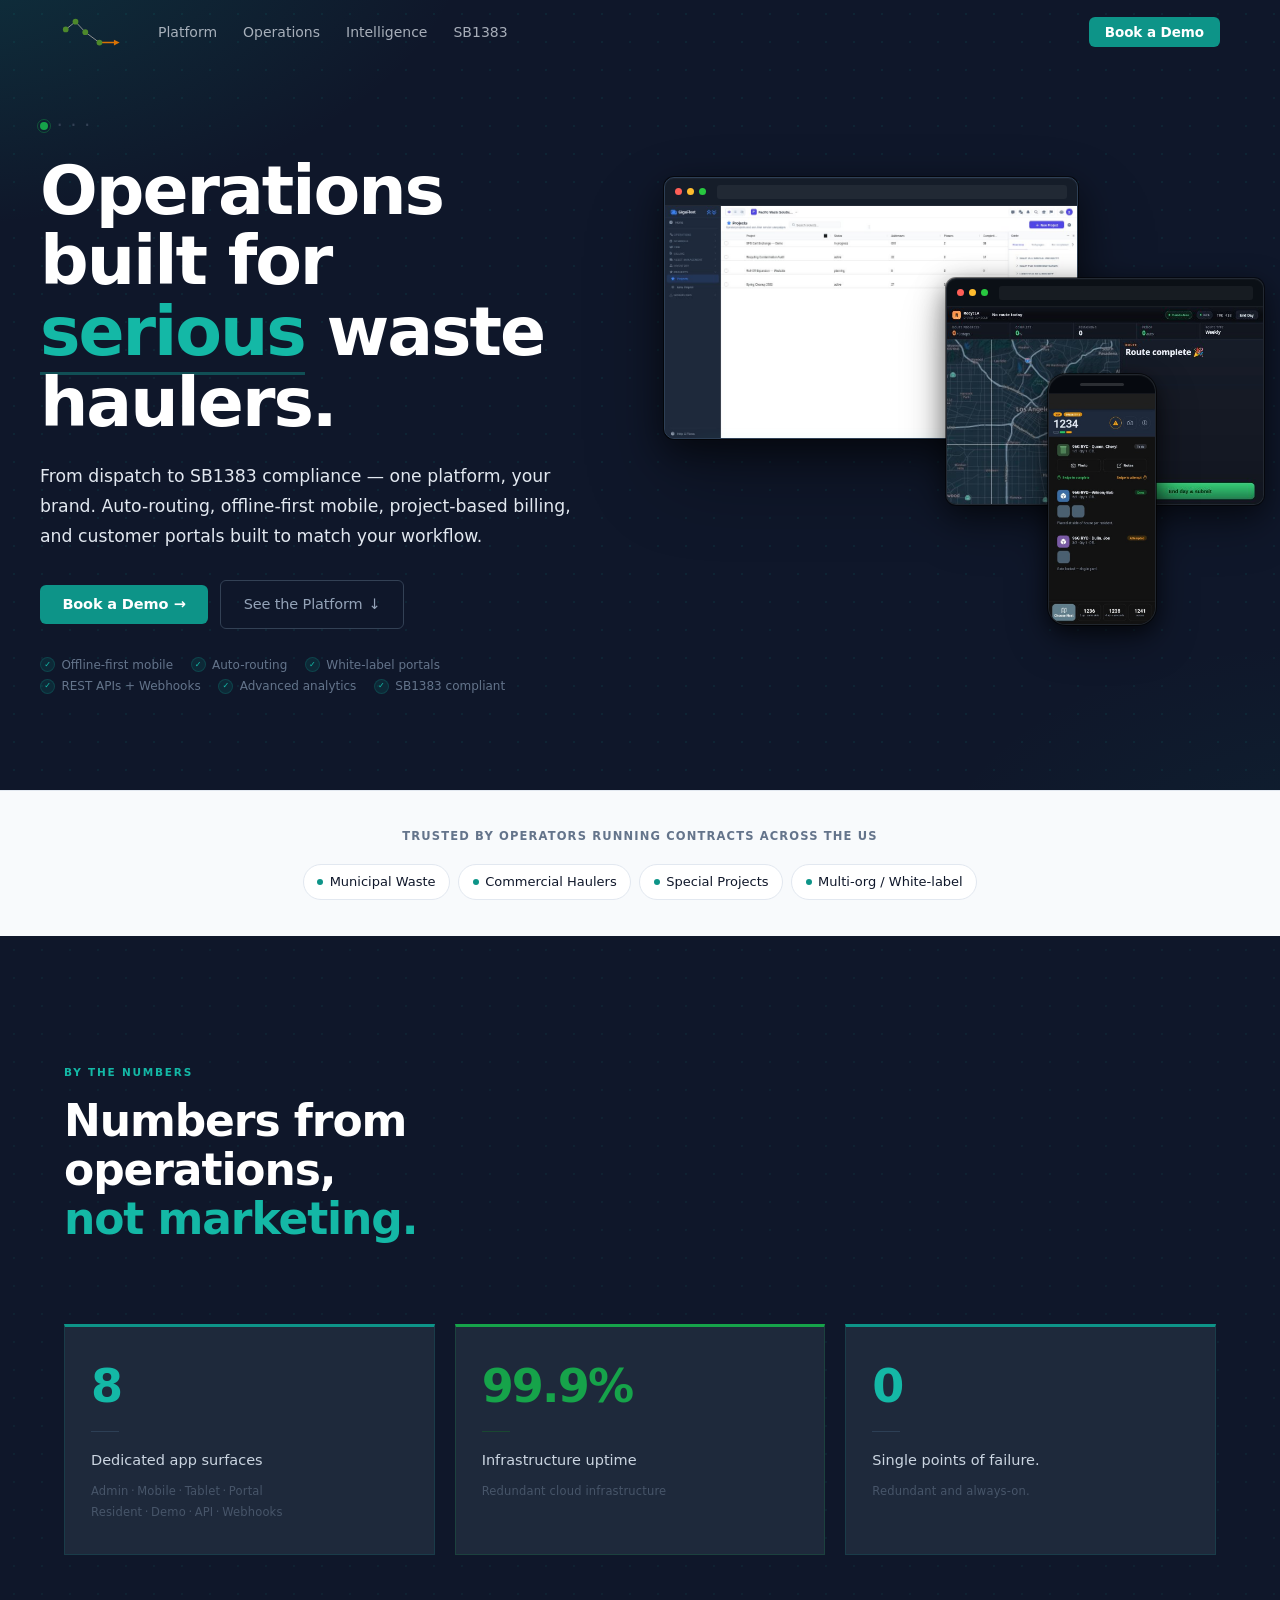
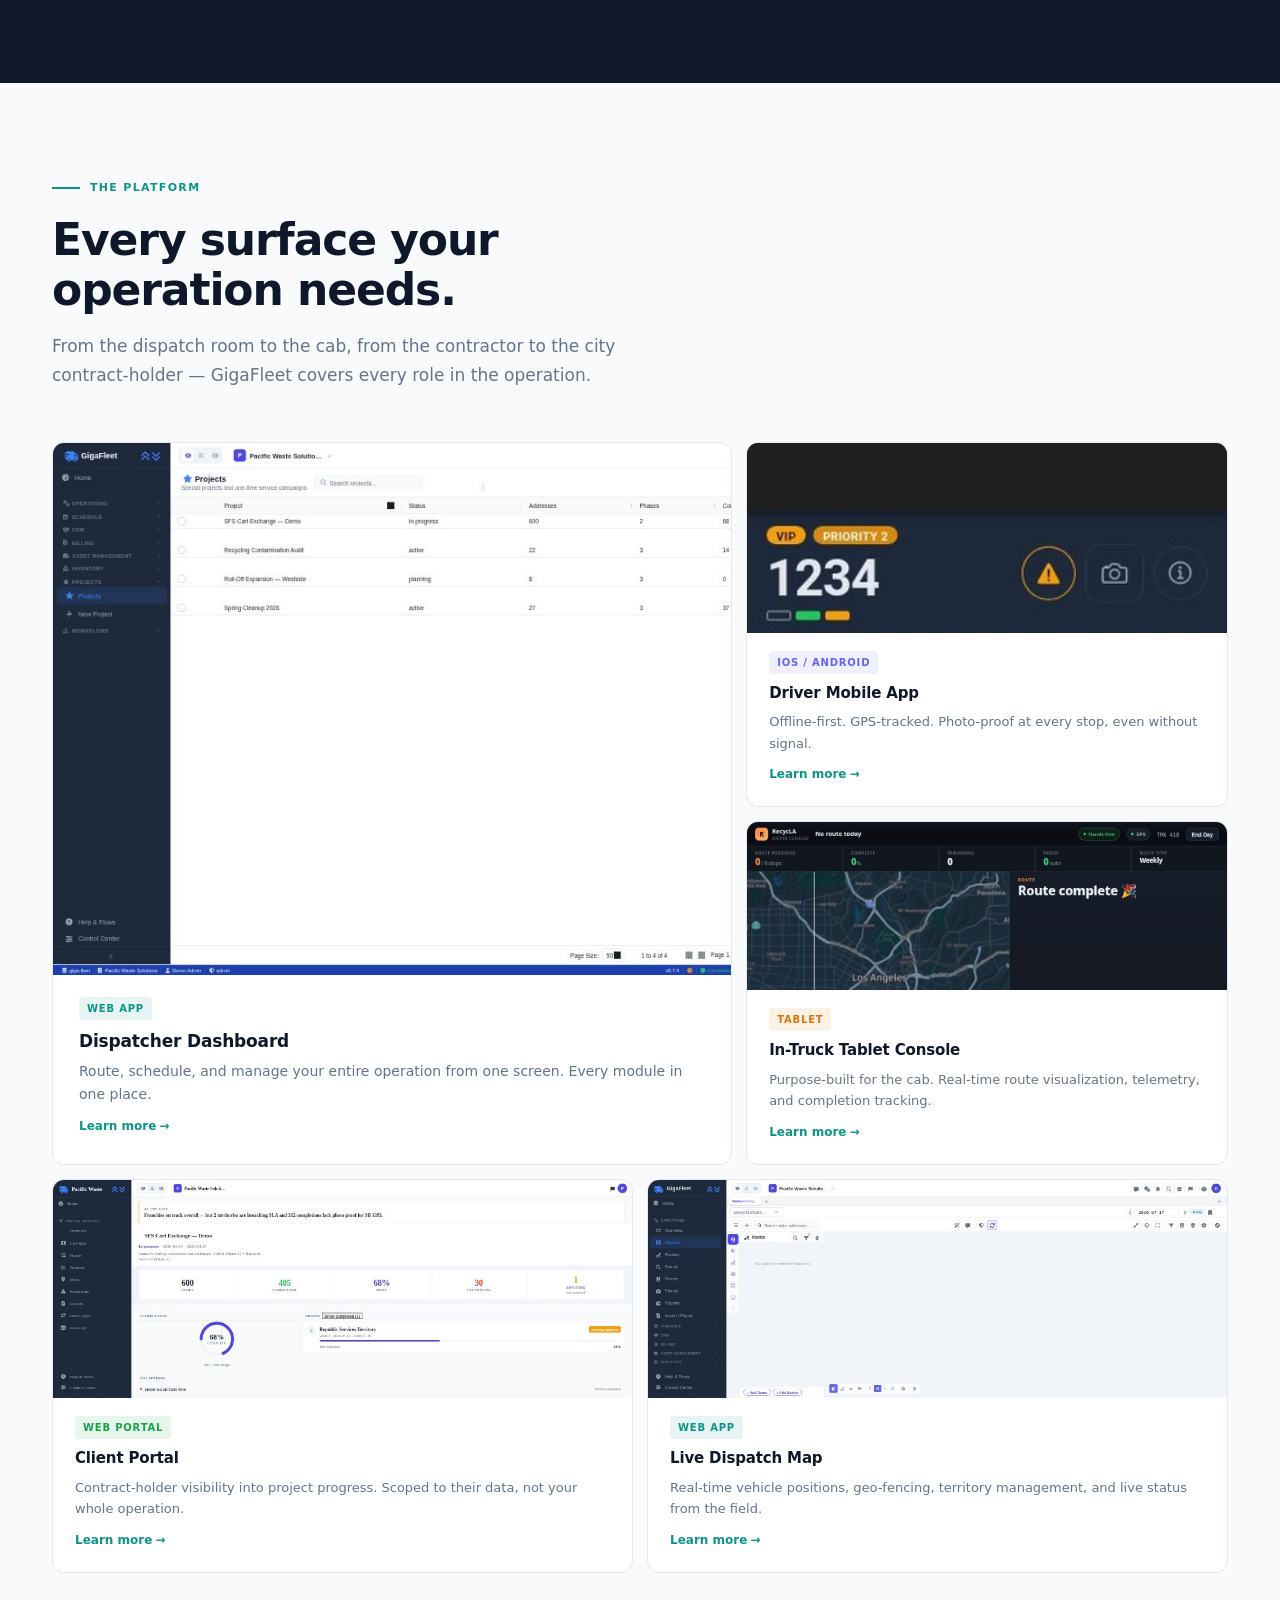
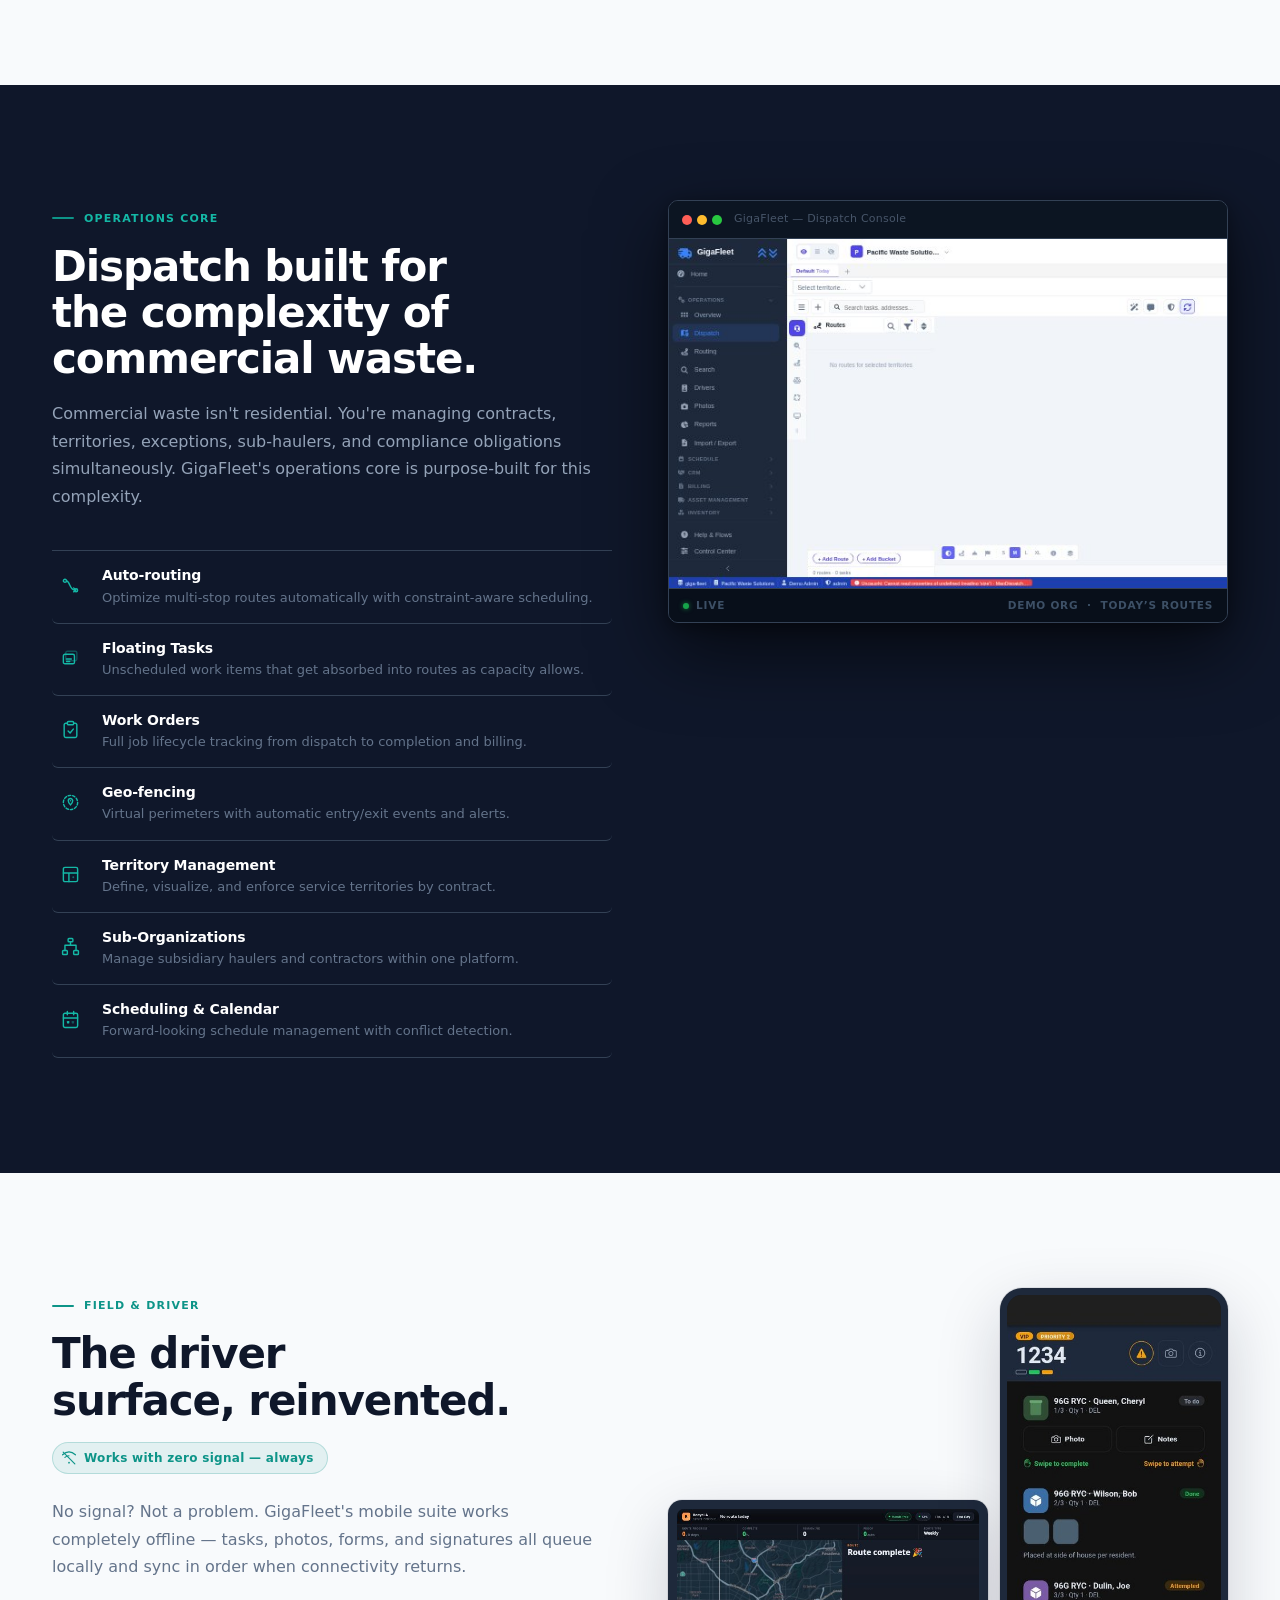
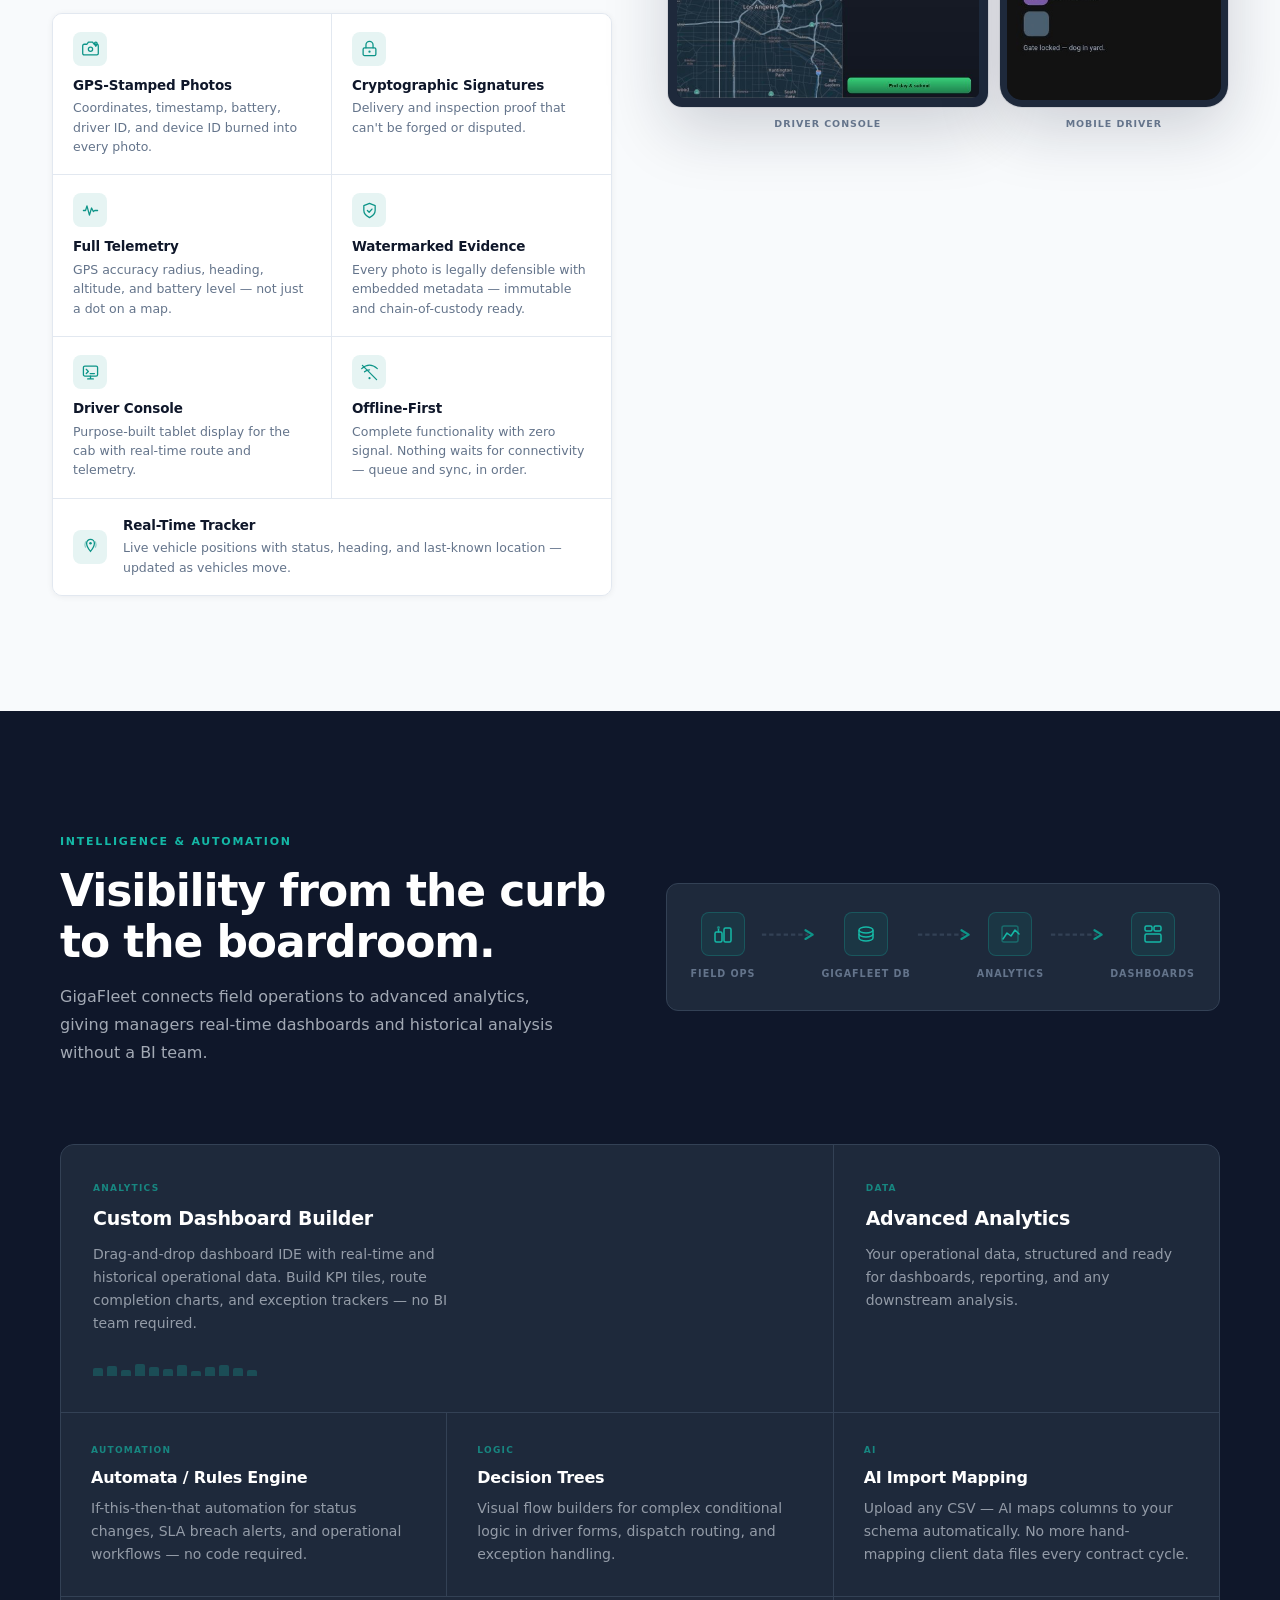
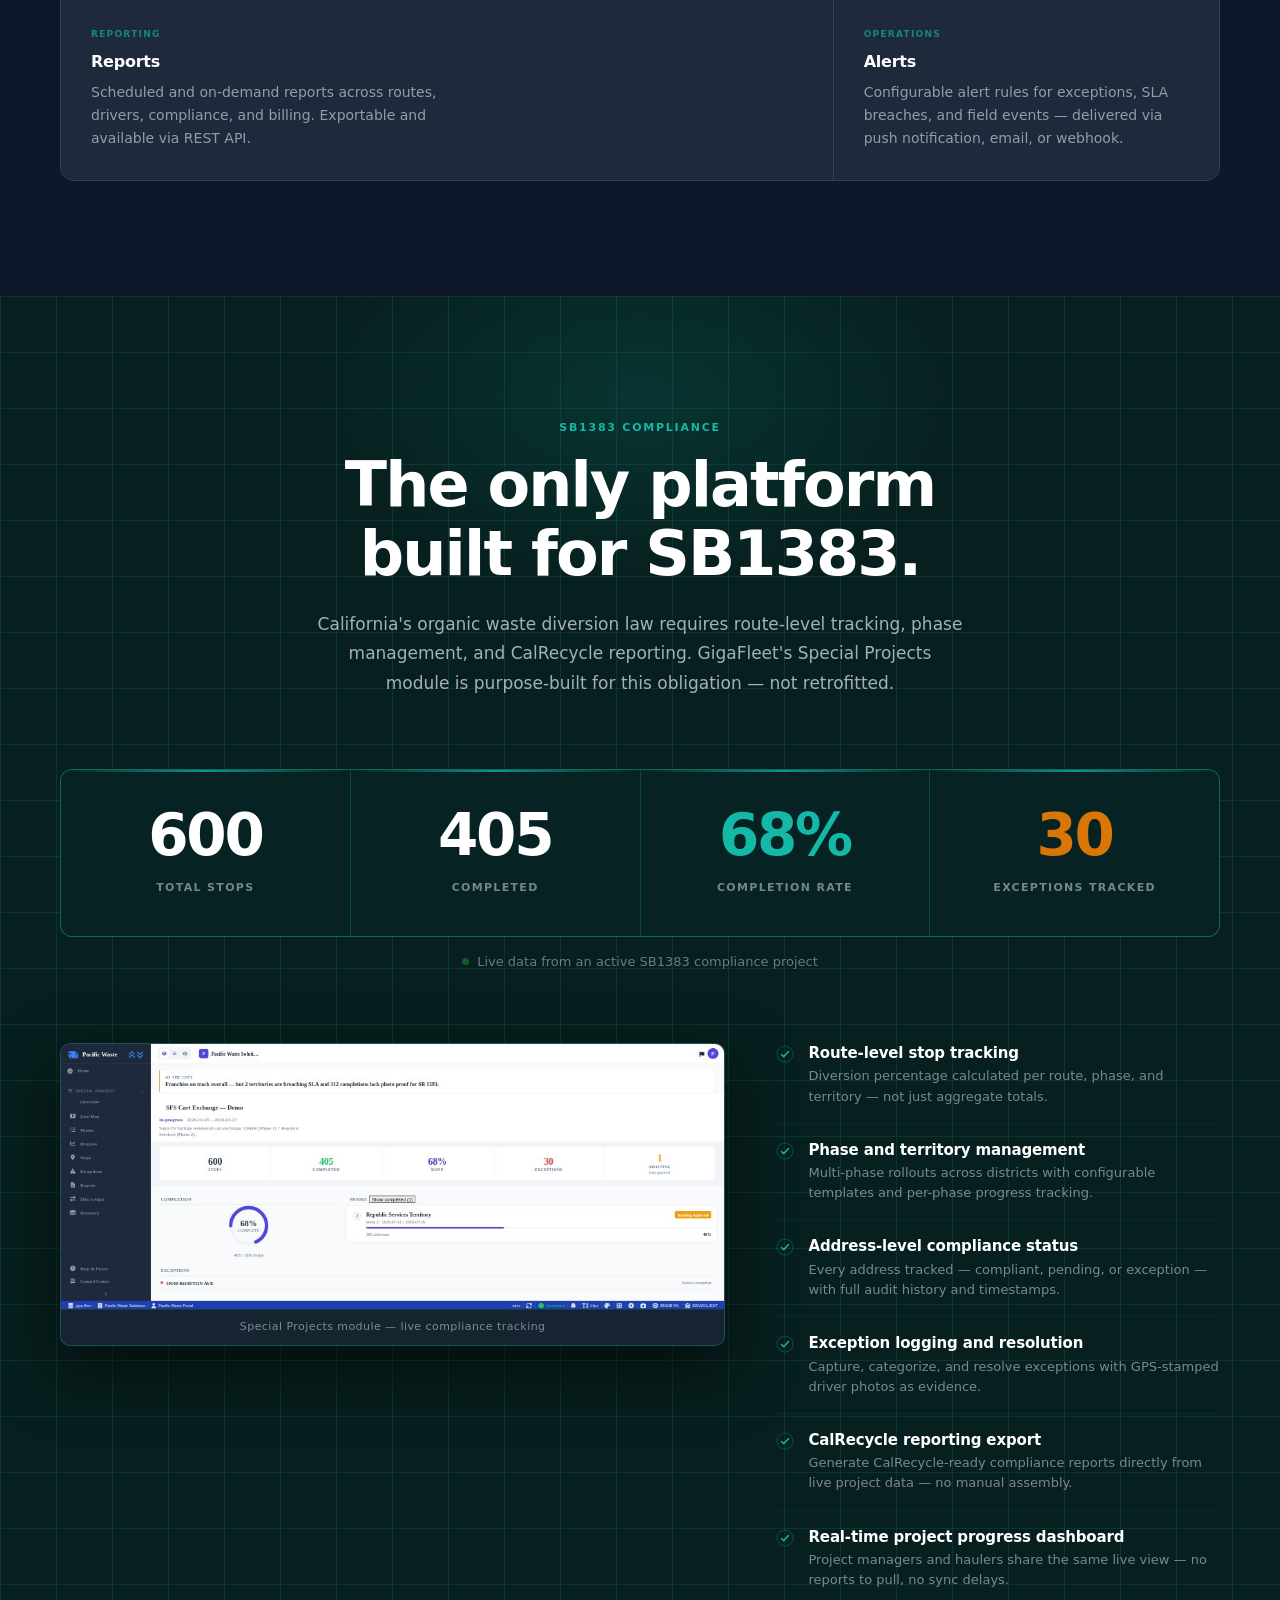
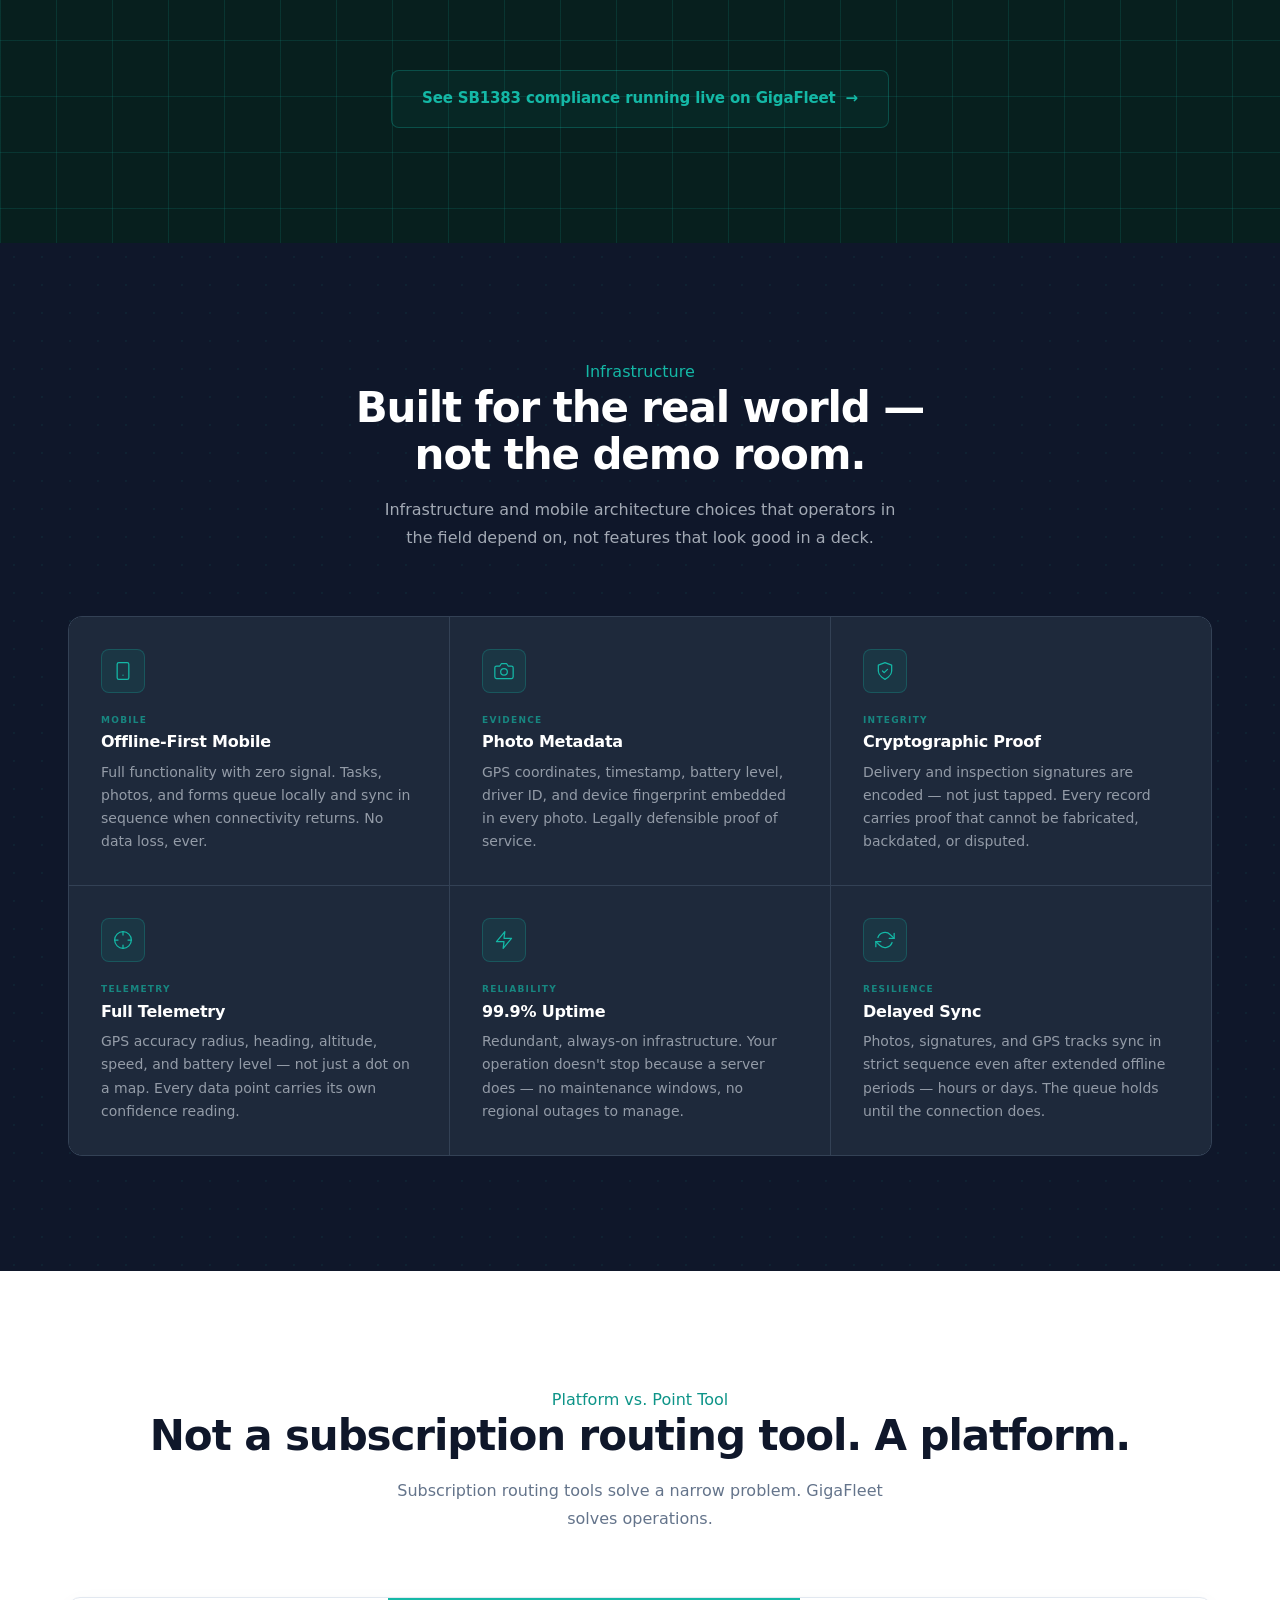
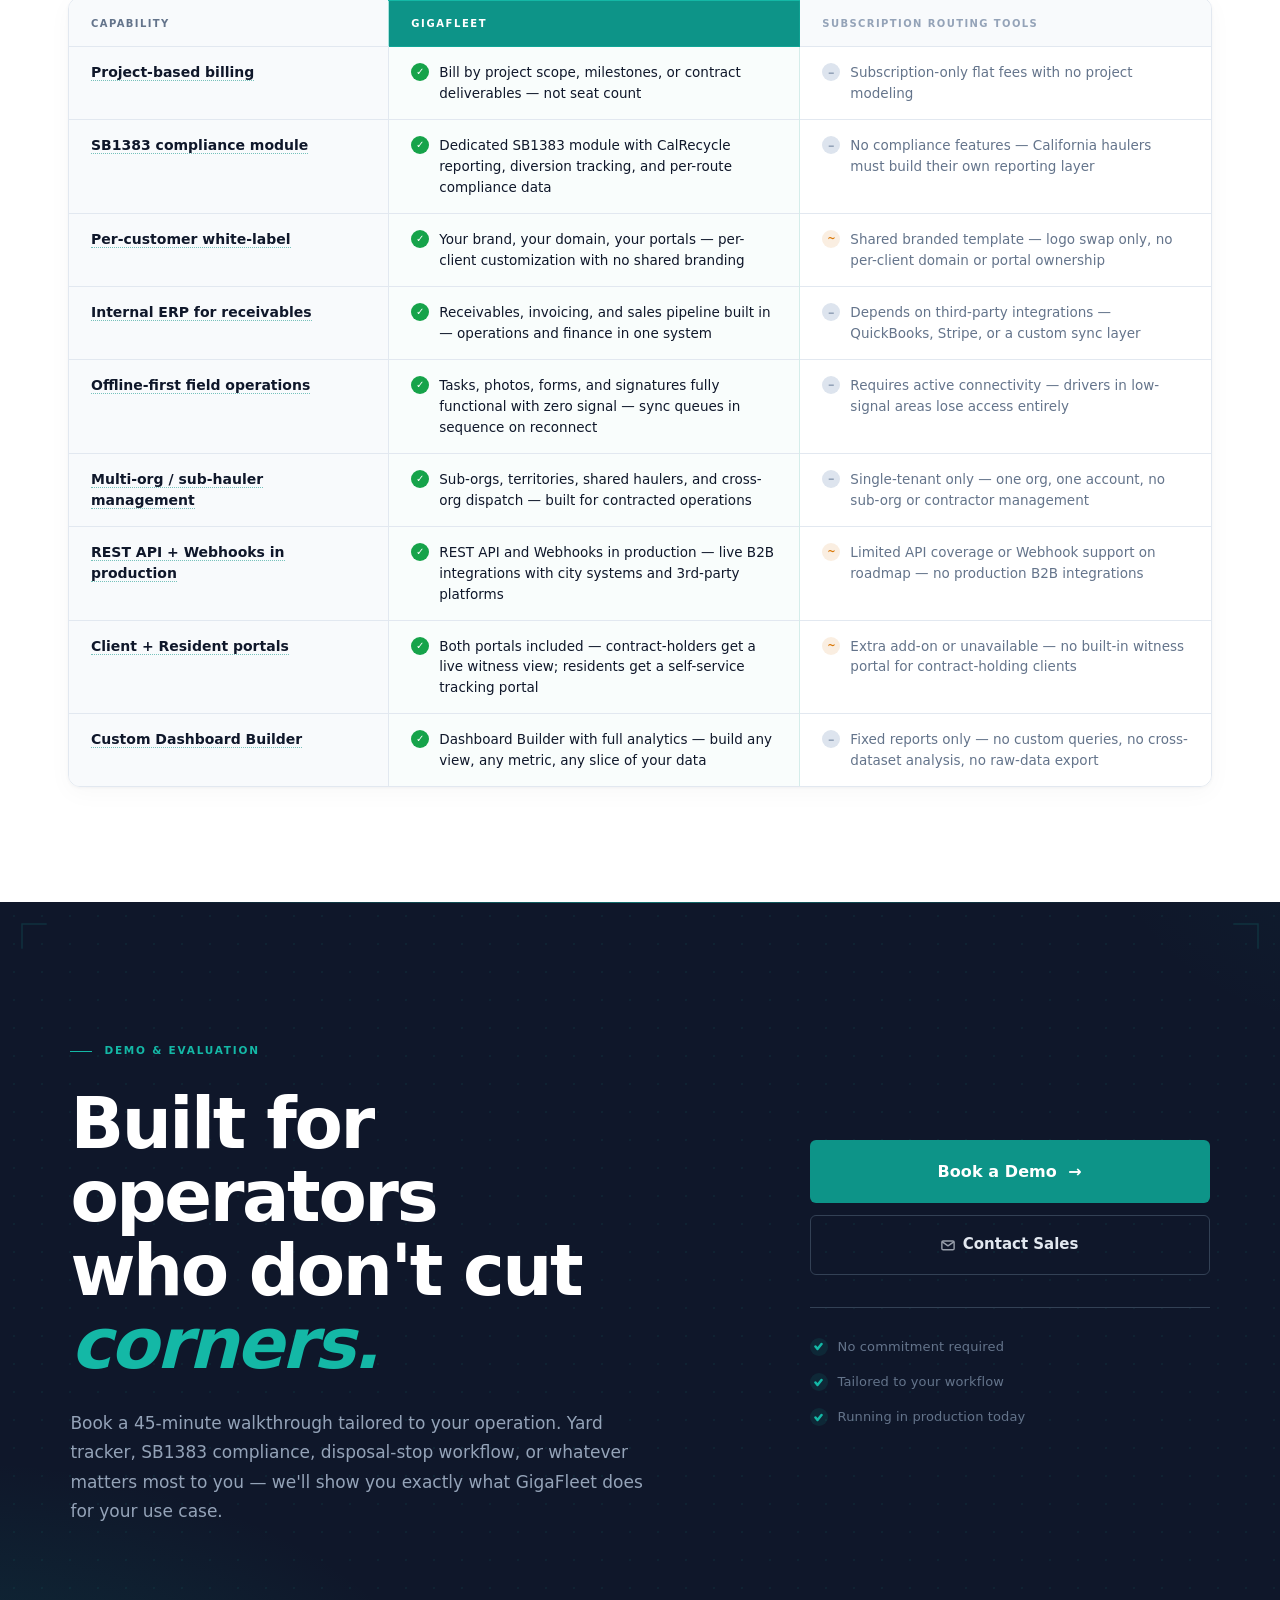
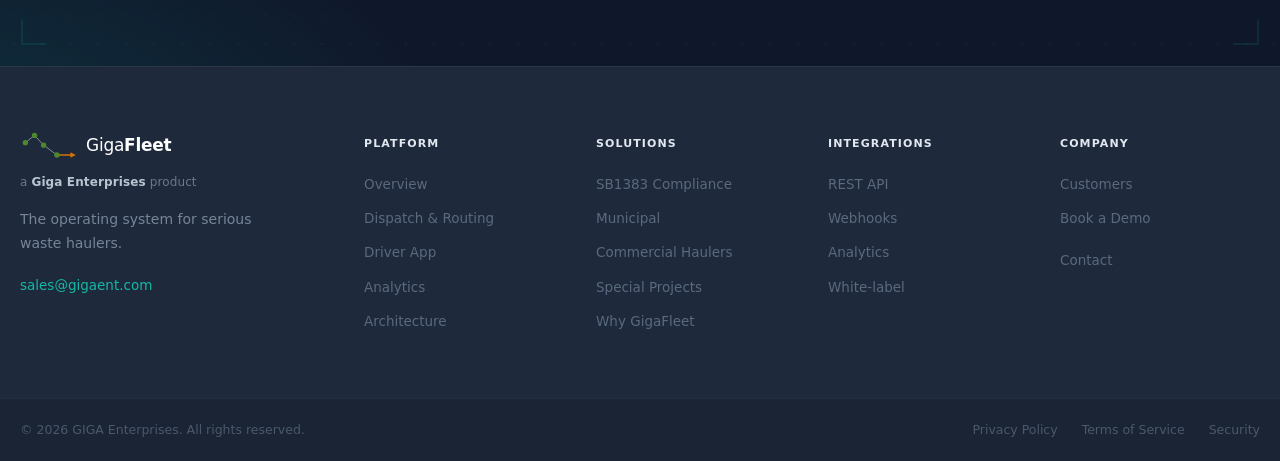
==== index.html @ a4ed32ce "content: real mobile screenshot — special-project canvass (#2) Replace the 'No route assigned' place" ====
<!DOCTYPE html>
<html lang="en">
<head>
  <meta charset="UTF-8" />
  <meta name="viewport" content="width=device-width, initial-scale=1.0" />

  <title>GigaFleet — Fleet Operations Platform</title>
  <meta name="description" content="GigaFleet is the operating system for serious waste haulers. Dispatch, routing, field operations, client portals, analytics, and SB1383 compliance — built for municipal and commercial waste operators." />

  <!-- Open Graph -->
  <meta property="og:type" content="website" />
  <meta property="og:url" content="https://gigafleet.com/" />
  <meta property="og:title" content="GigaFleet — Fleet Operations Platform" />
  <meta property="og:description" content="The operating system for serious waste haulers. Built for municipal and commercial fleet operations across the US." />
  <meta property="og:image" content="https://gigafleet.com/assets/og-card.jpg" />
  <meta property="og:image:width" content="1200" />
  <meta property="og:image:height" content="630" />

  <!-- Twitter Card -->
  <meta name="twitter:card" content="summary_large_image" />
  <meta name="twitter:title" content="GigaFleet — Fleet Operations Platform" />
  <meta name="twitter:description" content="The operating system for serious waste haulers." />
  <meta name="twitter:image" content="https://gigafleet.com/assets/og-card.jpg" />

  <!-- Theme color for browser chrome -->
  <meta name="theme-color" content="#0F172A" />

  <!-- Favicon — Giga Enterprises mark (simplified) -->
  <link rel="icon" href="assets/favicon.svg" type="image/svg+xml" />
  <link rel="icon" href="assets/favicon-32.png" sizes="32x32" type="image/png" />
  <link rel="icon" href="assets/favicon-16.png" sizes="16x16" type="image/png" />
  <link rel="apple-touch-icon" href="assets/apple-touch-icon.png" />

  <!-- Canonical -->
  <link rel="canonical" href="https://gigafleet.com/" />

  <!-- Structured data -->
  <script type="application/ld+json">
  {
    "@context": "https://schema.org",
    "@graph": [
      {
        "@type": "Organization",
        "@id": "https://gigafleet.com/#org",
        "name": "Giga Enterprises",
        "url": "https://gigafleet.com/",
        "logo": "https://gigafleet.com/assets/apple-touch-icon.png",
        "email": "sales@gigaent.com",
        "description": "Giga Enterprises builds GigaFleet, the fleet-operations platform for waste haulers and municipalities.",
        "address": {
          "@type": "PostalAddress",
          "addressLocality": "Costa Mesa",
          "addressRegion": "CA",
          "addressCountry": "US"
        }
      },
      {
        "@type": "SoftwareApplication",
        "name": "GigaFleet",
        "applicationCategory": "BusinessApplication",
        "operatingSystem": "Web, iOS, Android",
        "url": "https://gigafleet.com/",
        "description": "The operating system for serious waste haulers — dispatch, routing, field operations, client portals, analytics, and SB1383 compliance.",
        "publisher": { "@id": "https://gigafleet.com/#org" }
      }
    ]
  }
  </script>

  <!-- Styles -->
  <link rel="stylesheet" href="css/style.css" />
</head>

<body>

  <!-- ============================================================
       1. NAV — Sticky header, transparent → solid on scroll
       ============================================================ -->
  <header id="site-nav" class="site-nav" role="banner" aria-label="Site navigation">
    <div class="nav-inner container">

      <a href="/" class="nav-logo" aria-label="GigaFleet home">
        <span class="nav-logo__mark" aria-hidden="true">
          <!-- Giga Enterprises mark: green trend dots + orange arrow -->
          <svg class="nav-logo__svg" width="62" height="31" viewBox="20 18 182 92" fill="none" xmlns="http://www.w3.org/2000/svg" aria-hidden="true">
            <polyline points="36,55 65,32 94,63 136,94" fill="none" stroke="#A0A0A1" stroke-width="2.6" stroke-linecap="round" stroke-linejoin="round"/>
            <line x1="136" y1="94" x2="182" y2="94" stroke="#DA7204" stroke-width="4.5" stroke-linecap="round"/>
            <path d="M179 85.5 L196 94 L179 102.5 Z" fill="#DA7204"/>
            <circle cx="36" cy="55" r="8.5" fill="#4D892B"/>
            <circle cx="65" cy="32" r="8.5" fill="#4D892B"/>
            <circle cx="94" cy="63" r="8.5" fill="#4D892B"/>
            <circle cx="136" cy="94" r="8.5" fill="#4D892B"/>
          </svg>
        </span>
      </a>

      <!-- Primary nav links -->
      <nav class="nav-links" aria-label="Primary">
        <ul role="list">
          <li><a href="#platform" class="nav-link">Platform</a></li>
          <li><a href="#operations" class="nav-link">Operations</a></li>
          <li><a href="#intelligence" class="nav-link">Intelligence</a></li>
          <li><a href="#sb1383" class="nav-link">SB1383</a></li>
          <!-- <li><a href="#customers" class="nav-link">Customers</a></li> -->
        </ul>
      </nav>

      <!-- Right-side controls -->
      <div class="nav-actions">
        <!-- sign-in removed -->
        <button type="button" class="btn btn--primary btn--sm nav-cta js-book-demo">Book a Demo</button>
      </div>

      <!-- Mobile hamburger -->
      <button
        class="nav-hamburger"
        aria-label="Open navigation menu"
        aria-expanded="false"
        aria-controls="mobile-menu"
        type="button"
      >
        <span class="nav-hamburger__bar"></span>
        <span class="nav-hamburger__bar"></span>
        <span class="nav-hamburger__bar"></span>
      </button>
    </div>

    <!-- Mobile menu (hidden by default) -->
    <div id="mobile-menu" class="mobile-menu" aria-hidden="true" role="dialog" aria-modal="true" aria-label="Navigation menu">
      <nav aria-label="Mobile primary">
        <ul role="list">
          <li><a href="#platform" class="mobile-nav-link">Platform</a></li>
          <li><a href="#operations" class="mobile-nav-link">Operations</a></li>
          <li><a href="#intelligence" class="mobile-nav-link">Intelligence</a></li>
          <li><a href="#sb1383" class="mobile-nav-link">SB1383</a></li>
          <!-- <li><a href="#customers" class="mobile-nav-link">Customers</a></li> -->
          <!-- sign-in removed -->
          <li><button type="button" class="btn btn--primary mobile-cta js-book-demo">Book a Demo</button></li>
        </ul>
      </nav>
    </div>
  </header>

  <!-- ============================================================
       Main content
       ============================================================ -->
  <main id="main-content">

    <!-- 2. HERO ─────────────────────────────────────────────────── -->
    <section
      id="hero"
      class="section section--dark section--hero"
      aria-label="Hero — Operations built for serious waste haulers"
    >
      <div class="gf-hero">
        <div class="gf-hero-inner">

          <!-- LEFT — text + CTAs -->
          <div class="gf-hero-text">

            <div class="gf-eyebrow" aria-label="Live deployments">
              <span class="gf-eyebrow-pulse" aria-hidden="true"></span>
              <span class="gf-eyebrow-text">
                <span class="gf-eyebrow-sep">·</span>
                <span class="gf-eyebrow-sep">·</span>
                <span class="gf-eyebrow-sep">·</span>
              </span>
            </div>

            <h1 class="gf-headline">
              Operations built for<br>
              <span class="gf-accent">serious</span> waste haulers.
            </h1>

            <p class="gf-subhead">
              From dispatch to SB1383 compliance — one platform, your brand.
              Auto-routing, offline-first mobile, project-based billing, and
              customer portals built to match your workflow.
            </p>

            <div class="gf-ctas">
              <button type="button" class="gf-btn-primary js-book-demo">
                Book a Demo
                <span class="gf-btn-arrow" aria-hidden="true">→</span>
              </button>
              <a href="#platform" class="gf-btn-ghost">
                See the Platform
                <span aria-hidden="true">↓</span>
              </a>
            </div>

            <div class="gf-features" aria-label="Key capabilities">
              <span class="gf-feature"><span class="gf-feature-tick" aria-hidden="true">✓</span>Offline-first mobile</span>
              <span class="gf-feature"><span class="gf-feature-tick" aria-hidden="true">✓</span>Auto-routing</span>
              <span class="gf-feature"><span class="gf-feature-tick" aria-hidden="true">✓</span>White-label portals</span>
              <span class="gf-feature"><span class="gf-feature-tick" aria-hidden="true">✓</span>REST APIs + Webhooks</span>
              <span class="gf-feature"><span class="gf-feature-tick" aria-hidden="true">✓</span>Advanced analytics</span>
              <span class="gf-feature"><span class="gf-feature-tick" aria-hidden="true">✓</span>SB1383 compliant</span>
            </div>

          </div><!-- /gf-hero-text -->

          <!-- RIGHT — device composite -->
          <div class="gf-devices" aria-hidden="true">

            <div class="gf-device gf-device-laptop">
              <div class="gf-device-chrome">
                <span class="d d-r"></span><span class="d d-y"></span><span class="d d-g"></span>
                <span class="gf-device-chrome-bar"></span>
              </div>
              <img src="assets/screenshots/home.jpg" alt="GigaFleet dispatcher dashboard" loading="eager" decoding="async">
            </div>

            <div class="gf-device gf-device-tablet">
              <div class="gf-device-chrome">
                <span class="d d-r"></span><span class="d d-y"></span><span class="d d-g"></span>
                <span class="gf-device-chrome-bar"></span>
              </div>
              <img src="assets/screenshots/tablet.jpg" alt="Driver Console showing live route completion" loading="eager" decoding="async">
            </div>

            <div class="gf-device gf-device-phone">
              <div class="gf-device-chrome"></div>
              <img src="assets/screenshots/mobile.jpg" alt="GigaFleet mobile app — special-project canvass sheet with per-cart tasks" loading="eager" decoding="async">
            </div>

          </div><!-- /gf-devices -->

        </div><!-- /gf-hero-inner -->
      </div><!-- /gf-hero -->
    </section>

    <!-- 3. TRUST BAR ────────────────────────────────────────────── -->
    <section
      id="trust"
      class="section section--light section--trust"
      aria-label="Trusted operators"
    >
      <div class="gf-trust">
        <div class="gf-trust-inner">
          <p class="gf-trust-label">Trusted by operators running contracts across the US</p>
          <div class="gf-trust-pills" role="list" aria-label="Trusted by operators">
            <span class="gf-trust-pill" role="listitem"><span class="gf-trust-pill-dot" aria-hidden="true"></span>Municipal Waste</span>
            <span class="gf-trust-pill" role="listitem"><span class="gf-trust-pill-dot" aria-hidden="true"></span>Commercial Haulers</span>
            <span class="gf-trust-pill" role="listitem"><span class="gf-trust-pill-dot" aria-hidden="true"></span>Special Projects</span>
            <span class="gf-trust-pill" role="listitem"><span class="gf-trust-pill-dot" aria-hidden="true"></span>Multi-org / White-label</span>
          </div>
        </div>
      </div>
    </section>

    <!-- 4. METRICS ──────────────────────────────────────────────── -->
    <section
      id="metrics"
      class="section section--dark section--metrics"
      aria-label="Platform metrics"
    >
      <div class="gf-m" aria-labelledby="gf-m-headline">
        <div class="gf-m__inner">

          <span class="gf-m__eyebrow">By the numbers</span>

          <h2 class="gf-m__headline" id="gf-m-headline">
            Numbers from operations,<br>
            <span class="gf-m__headline-kicker">not marketing.</span>
          </h2>

          <div class="gf-m__grid">

            <div class="gf-m__card">
              <span class="gf-m__stat">8</span>
              <div class="gf-m__divider"></div>
              <p class="gf-m__label">Dedicated app surfaces</p>
              <p class="gf-m__sub">Admin&thinsp;·&thinsp;Mobile&thinsp;·&thinsp;Tablet&thinsp;·&thinsp;Portal<br>Resident&thinsp;·&thinsp;Demo&thinsp;·&thinsp;API&thinsp;·&thinsp;Webhooks</p>
            </div>

            <div class="gf-m__card gf-m__card--green">
              <span class="gf-m__stat">99.9%</span>
              <div class="gf-m__divider"></div>
              <p class="gf-m__label">Infrastructure uptime</p>
              <p class="gf-m__sub">Redundant cloud infrastructure</p>
            </div>

            <div class="gf-m__card">
              <span class="gf-m__stat">0</span>
              <div class="gf-m__divider"></div>
              <p class="gf-m__label">Single points of failure.</p>
              <p class="gf-m__sub">Redundant and always-on.</p>
            </div>

          </div>
        </div>
      </div>
    </section>

    <!-- 5. PLATFORM ─────────────────────────────────────────────── -->
    <section
      id="platform"
      class="section section--light section--platform"
      aria-label="Platform surfaces"
    >
      <div class="platform">
        <div class="platform__inner">

          <header class="platform__header">
            <p class="platform__eyebrow" aria-hidden="true">The Platform</p>
            <h2 class="platform__headline" id="platform-headline">Every surface your operation needs.</h2>
            <p class="platform__sub">From the dispatch room to the cab, from the contractor to the city contract-holder — GigaFleet covers every role in the operation.</p>
          </header>

          <div class="platform__grid">

            <article class="card card--dispatcher">
              <div class="card__image">
                <img src="assets/screenshots/home.jpg" alt="GigaFleet admin home showing the full module grid: Operations, Schedule, CRM, Billing, Reports, Forms, and more" loading="lazy">
              </div>
              <div class="card__body">
                <span class="chip chip--web">Web App</span>
                <h3 class="card__title">Dispatcher Dashboard</h3>
                <p class="card__desc">Route, schedule, and manage your entire operation from one screen. Every module in one place.</p>
                <a href="#operations" class="card__link">Learn more <span aria-hidden="true">→</span></a>
              </div>
            </article>

            <article class="card card--mobile">
              <div class="card__image">
                <img src="assets/screenshots/mobile.jpg" alt="GigaFleet mobile app: special-project canvass sheet with per-cart tasks, photo proof, and status" loading="lazy">
              </div>
              <div class="card__body">
                <span class="chip chip--mobile">iOS / Android</span>
                <h3 class="card__title">Driver Mobile App</h3>
                <p class="card__desc">Offline-first. GPS-tracked. Photo-proof at every stop, even without signal.</p>
                <a href="#fd-heading" class="card__link">Learn more <span aria-hidden="true">→</span></a>
              </div>
            </article>

            <article class="card card--tablet">
              <div class="card__image">
                <img src="assets/screenshots/tablet.jpg" alt="Driver Console on tablet with real-time route tracking" loading="lazy">
              </div>
              <div class="card__body">
                <span class="chip chip--tablet">Tablet</span>
                <h3 class="card__title">In-Truck Tablet Console</h3>
                <p class="card__desc">Purpose-built for the cab. Real-time route visualization, telemetry, and completion tracking.</p>
                <a href="#fd-heading" class="card__link">Learn more <span aria-hidden="true">→</span></a>
              </div>
            </article>

            <article class="card card--portal">
              <div class="card__image">
                <img src="assets/screenshots/client-portal.jpg" alt="Client portal Special Projects view: 600 stops, 405 completed, 68% progress, 30 exceptions flagged" loading="lazy">
              </div>
              <div class="card__body">
                <span class="chip chip--portal">Web Portal</span>
                <h3 class="card__title">Client Portal</h3>
                <p class="card__desc">Contract-holder visibility into project progress. Scoped to their data, not your whole operation.</p>
                <a href="#sb1383" class="card__link">Learn more <span aria-hidden="true">→</span></a>
              </div>
            </article>

            <article class="card card--dispatch">
              <div class="card__image">
                <img src="assets/screenshots/dispatch.jpg" alt="Live dispatch map showing vehicle positions, territory boundaries, and real-time route status" loading="lazy">
              </div>
              <div class="card__body">
                <span class="chip chip--web">Web App</span>
                <h3 class="card__title">Live Dispatch Map</h3>
                <p class="card__desc">Real-time vehicle positions, geo-fencing, territory management, and live status from the field.</p>
                <a href="#operations" class="card__link">Learn more <span aria-hidden="true">→</span></a>
              </div>
            </article>

          </div><!-- /platform__grid -->
        </div><!-- /platform__inner -->
      </div><!-- /platform -->
    </section>

    <!-- 6. OPERATIONS CORE ───────────────────────────────────────── -->
    <section
      id="operations"
      class="section section--dark section--operations"
      aria-label="Operations core"
    >
      <section class="gf-section ops-core" aria-labelledby="ops-heading">
        <div class="gf-container">
          <div class="ops-layout">

            <div class="ops-content">

              <span class="gf-eyebrow" aria-hidden="true">
                <span class="gf-eyebrow__rule"></span>
                Operations Core
              </span>

              <h2 class="gf-h2" id="ops-heading">
                Dispatch built for the complexity of commercial&nbsp;waste.
              </h2>

              <p class="gf-intro">
                Commercial waste isn't residential. You're managing contracts, territories,
                exceptions, sub-haulers, and compliance obligations simultaneously.
                GigaFleet's operations core is purpose-built for this complexity.
              </p>

              <ul class="ops-features" aria-label="Operations Core capabilities">

                <li class="ops-feature">
                  <div class="ops-feature__icon" aria-hidden="true">
                    <svg viewBox="0 0 24 24" fill="none" stroke="currentColor" stroke-width="1.8" stroke-linecap="round" stroke-linejoin="round">
                      <circle cx="5" cy="6" r="2"/><circle cx="19" cy="18" r="2"/>
                      <path d="M7 6.4 C11 6.4 11 17.6 17 17.6"/>
                      <path d="M16 15.2 l3 2.4 -3 2.4"/>
                    </svg>
                  </div>
                  <div class="ops-feature__text">
                    <div class="ops-feature__title">Auto-routing</div>
                    <div class="ops-feature__desc">Optimize multi-stop routes automatically with constraint-aware scheduling.</div>
                  </div>
                </li>

                <li class="ops-feature">
                  <div class="ops-feature__icon" aria-hidden="true">
                    <svg viewBox="0 0 24 24" fill="none" stroke="currentColor" stroke-width="1.8" stroke-linecap="round" stroke-linejoin="round">
                      <rect x="6" y="4" width="14" height="12" rx="2" stroke-opacity=".35"/>
                      <rect x="3" y="8" width="14" height="12" rx="2"/>
                      <path d="M7 14h6M7 17h4"/>
                    </svg>
                  </div>
                  <div class="ops-feature__text">
                    <div class="ops-feature__title">Floating Tasks</div>
                    <div class="ops-feature__desc">Unscheduled work items that get absorbed into routes as capacity allows.</div>
                  </div>
                </li>

                <li class="ops-feature">
                  <div class="ops-feature__icon" aria-hidden="true">
                    <svg viewBox="0 0 24 24" fill="none" stroke="currentColor" stroke-width="1.8" stroke-linecap="round" stroke-linejoin="round">
                      <path d="M8 4H6a2 2 0 0 0-2 2v14a2 2 0 0 0 2 2h12a2 2 0 0 0 2-2V6a2 2 0 0 0-2-2h-2"/>
                      <rect x="8" y="2" width="8" height="4" rx="1.5"/>
                      <path d="M9 14l2.5 2.5 4-5"/>
                    </svg>
                  </div>
                  <div class="ops-feature__text">
                    <div class="ops-feature__title">Work Orders</div>
                    <div class="ops-feature__desc">Full job lifecycle tracking from dispatch to completion and billing.</div>
                  </div>
                </li>

                <li class="ops-feature">
                  <div class="ops-feature__icon" aria-hidden="true">
                    <svg viewBox="0 0 24 24" fill="none" stroke="currentColor" stroke-width="1.8" stroke-linecap="round" stroke-linejoin="round">
                      <circle cx="12" cy="12" r="9" stroke-dasharray="3.2 2.4"/>
                      <path d="M12 7a2.8 2.8 0 0 1 2.8 2.8 c0 2.2-2.8 5.2-2.8 5.2 S9.2 12 9.2 9.8 A2.8 2.8 0 0 1 12 7z"/>
                      <circle cx="12" cy="9.8" r=".9" fill="currentColor" stroke="none"/>
                    </svg>
                  </div>
                  <div class="ops-feature__text">
                    <div class="ops-feature__title">Geo-fencing</div>
                    <div class="ops-feature__desc">Virtual perimeters with automatic entry/exit events and alerts.</div>
                  </div>
                </li>

                <li class="ops-feature">
                  <div class="ops-feature__icon" aria-hidden="true">
                    <svg viewBox="0 0 24 24" fill="none" stroke="currentColor" stroke-width="1.8" stroke-linecap="round" stroke-linejoin="round">
                      <rect x="3" y="3" width="18" height="18" rx="2"/>
                      <path d="M3 10h18M10 10v11"/>
                      <circle cx="15.5" cy="15.5" r="1.2" fill="currentColor" stroke="none" opacity=".55"/>
                    </svg>
                  </div>
                  <div class="ops-feature__text">
                    <div class="ops-feature__title">Territory Management</div>
                    <div class="ops-feature__desc">Define, visualize, and enforce service territories by contract.</div>
                  </div>
                </li>

                <li class="ops-feature">
                  <div class="ops-feature__icon" aria-hidden="true">
                    <svg viewBox="0 0 24 24" fill="none" stroke="currentColor" stroke-width="1.8" stroke-linecap="round" stroke-linejoin="round">
                      <rect x="9" y="2" width="6" height="4" rx="1"/>
                      <rect x="2" y="17" width="6" height="5" rx="1"/>
                      <rect x="16" y="17" width="6" height="5" rx="1"/>
                      <path d="M12 6v4.5"/>
                      <path d="M12 10.5 H5 V17"/>
                      <path d="M12 10.5 H19 V17"/>
                    </svg>
                  </div>
                  <div class="ops-feature__text">
                    <div class="ops-feature__title">Sub-Organizations</div>
                    <div class="ops-feature__desc">Manage subsidiary haulers and contractors within one platform.</div>
                  </div>
                </li>

                <li class="ops-feature">
                  <div class="ops-feature__icon" aria-hidden="true">
                    <svg viewBox="0 0 24 24" fill="none" stroke="currentColor" stroke-width="1.8" stroke-linecap="round" stroke-linejoin="round">
                      <rect x="3" y="4" width="18" height="18" rx="2"/>
                      <path d="M16 2v4M8 2v4M3 10h18"/>
                      <rect x="7.5" y="14" width="3" height="3" rx=".6" fill="currentColor" stroke="none"/>
                      <rect x="13.5" y="14" width="3" height="3" rx=".6" fill="currentColor" stroke="none" opacity=".4"/>
                    </svg>
                  </div>
                  <div class="ops-feature__text">
                    <div class="ops-feature__title">Scheduling &amp; Calendar</div>
                    <div class="ops-feature__desc">Forward-looking schedule management with conflict detection.</div>
                  </div>
                </li>

              </ul>
            </div><!-- /ops-content -->

            <div class="ops-visual">
              <figure class="ops-frame" role="img" aria-label="GigaFleet dispatch console — live route map, driver assignments, and territory overlays">
                <div class="ops-frame__bar" aria-hidden="true">
                  <div class="ops-frame__dots">
                    <div class="ops-frame__dot ops-frame__dot--r"></div>
                    <div class="ops-frame__dot ops-frame__dot--y"></div>
                    <div class="ops-frame__dot ops-frame__dot--g"></div>
                  </div>
                  <span class="ops-frame__bar-label">GigaFleet &mdash; Dispatch Console</span>
                </div>
                <div class="ops-frame__screen">
                  <img src="assets/screenshots/dispatch.jpg" alt="Dispatch map view showing driver positions, route assignments, and territory zones" loading="lazy" width="1200" height="750" />
                </div>
                <div class="ops-frame__footer" aria-hidden="true">
                  <span class="ops-frame__status"><span class="ops-frame__led"></span>Live</span>
                  <span class="ops-frame__footer-caption">Demo Org &nbsp;&middot;&nbsp; Today&rsquo;s Routes</span>
                </div>
              </figure>
            </div>

          </div><!-- /ops-layout -->
        </div><!-- /gf-container -->
      </section>
    </section>

    <!-- 7. FIELD & DRIVER ───────────────────────────────────────── -->
    <section
      id="field"
      class="section section--light section--field"
      aria-label="Field and driver surface"
    >
      <section class="gf-section field-driver" aria-labelledby="fd-heading">
        <div class="gf-container">
          <div class="fd-layout">

            <div class="fd-content">

              <span class="gf-eyebrow" aria-hidden="true">
                <span class="gf-eyebrow__rule"></span>
                Field &amp; Driver
              </span>

              <h2 class="gf-h2" id="fd-heading">The driver surface,&nbsp;reinvented.</h2>

              <div class="fd-badge" role="note" aria-label="Offline-first: works with zero signal">
                <svg viewBox="0 0 24 24" fill="none" stroke="currentColor" stroke-width="2" stroke-linecap="round" stroke-linejoin="round" aria-hidden="true">
                  <path d="M1 6.5C4.8 3 8.8 1.5 12 1.5s7.2 1.5 11 5"/>
                  <path d="M5 11c2-1.8 4.4-2.8 7-2.8"/>
                  <line x1="2" y1="2" x2="22" y2="22"/>
                  <circle cx="12" cy="20" r="1.5" fill="currentColor" stroke="none"/>
                </svg>
                Works with zero signal &mdash; always
              </div>

              <p class="gf-intro">
                No signal? Not a problem. GigaFleet's mobile suite works completely
                offline — tasks, photos, forms, and signatures all queue locally and
                sync in order when connectivity returns.
              </p>

              <div class="fd-grid-wrap">
                <ul class="fd-grid" aria-label="Field & Driver capabilities">

                  <li class="fd-card">
                    <div class="fd-card__icon" aria-hidden="true">
                      <svg viewBox="0 0 24 24" fill="none" stroke="currentColor" stroke-width="1.8" stroke-linecap="round" stroke-linejoin="round">
                        <path d="M23 19a2 2 0 0 1-2 2H3a2 2 0 0 1-2-2V8a2 2 0 0 1 2-2h4l2-3h6l2 3h4a2 2 0 0 1 2 2z"/>
                        <circle cx="12" cy="13" r="3"/>
                        <path d="M19.5 3a2 2 0 0 1 2 2c0 1.8-2 4-2 4s-2-2.2-2-4a2 2 0 0 1 2-2z" stroke-width="1.5"/>
                        <circle cx="19.5" cy="5" r=".7" fill="currentColor" stroke="none"/>
                      </svg>
                    </div>
                    <div class="fd-card__title">GPS-Stamped Photos</div>
                    <div class="fd-card__desc">Coordinates, timestamp, battery, driver ID, and device ID burned into every photo.</div>
                  </li>

                  <li class="fd-card">
                    <div class="fd-card__icon" aria-hidden="true">
                      <svg viewBox="0 0 24 24" fill="none" stroke="currentColor" stroke-width="1.8" stroke-linecap="round" stroke-linejoin="round">
                        <rect x="3" y="11" width="18" height="11" rx="2"/>
                        <path d="M7 11V7a5 5 0 0 1 10 0v4"/>
                        <circle cx="12" cy="16.5" r="1.6" fill="currentColor" stroke="none"/>
                      </svg>
                    </div>
                    <div class="fd-card__title">Cryptographic Signatures</div>
                    <div class="fd-card__desc">Delivery and inspection proof that can't be forged or disputed.</div>
                  </li>

                  <li class="fd-card">
                    <div class="fd-card__icon" aria-hidden="true">
                      <svg viewBox="0 0 24 24" fill="none" stroke="currentColor" stroke-width="1.8" stroke-linecap="round" stroke-linejoin="round">
                        <polyline points="2,12 5,12 7,5.5 10.5,18.5 13.5,8.5 16,13.5 18,12 22,12"/>
                      </svg>
                    </div>
                    <div class="fd-card__title">Full Telemetry</div>
                    <div class="fd-card__desc">GPS accuracy radius, heading, altitude, and battery level — not just a dot on a map.</div>
                  </li>

                  <li class="fd-card">
                    <div class="fd-card__icon" aria-hidden="true">
                      <svg viewBox="0 0 24 24" fill="none" stroke="currentColor" stroke-width="1.8" stroke-linecap="round" stroke-linejoin="round">
                        <path d="M12 22s8-4 8-10V5l-8-3-8 3v7c0 6 8 10 8 10z"/>
                        <path d="M9 12l2.5 2.5 4-4.5"/>
                      </svg>
                    </div>
                    <div class="fd-card__title">Watermarked Evidence</div>
                    <div class="fd-card__desc">Every photo is legally defensible with embedded metadata — immutable and chain-of-custody ready.</div>
                  </li>

                  <li class="fd-card">
                    <div class="fd-card__icon" aria-hidden="true">
                      <svg viewBox="0 0 24 24" fill="none" stroke="currentColor" stroke-width="1.8" stroke-linecap="round" stroke-linejoin="round">
                        <rect x="2" y="3" width="20" height="14" rx="2"/>
                        <path d="M8 21h8M12 17v4"/>
                        <path d="M6 7.5l3 3-3 3"/>
                        <path d="M11.5 13.5h6"/>
                      </svg>
                    </div>
                    <div class="fd-card__title">Driver Console</div>
                    <div class="fd-card__desc">Purpose-built tablet display for the cab with real-time route and telemetry.</div>
                  </li>

                  <li class="fd-card">
                    <div class="fd-card__icon" aria-hidden="true">
                      <svg viewBox="0 0 24 24" fill="none" stroke="currentColor" stroke-width="1.8" stroke-linecap="round" stroke-linejoin="round">
                        <path d="M1 6.5C4.8 3 8.8 1.5 12 1.5s7.2 1.5 11 5"/>
                        <path d="M5 11c2-1.8 4.4-2.8 7-2.8"/>
                        <line x1="2" y1="2" x2="22" y2="22"/>
                        <circle cx="12" cy="20" r="1.5" fill="currentColor" stroke="none"/>
                      </svg>
                    </div>
                    <div class="fd-card__title">Offline-First</div>
                    <div class="fd-card__desc">Complete functionality with zero signal. Nothing waits for connectivity — queue and sync, in order.</div>
                  </li>

                  <li class="fd-card fd-card--wide">
                    <div class="fd-card__icon" aria-hidden="true">
                      <svg viewBox="0 0 24 24" fill="none" stroke="currentColor" stroke-width="1.8" stroke-linecap="round" stroke-linejoin="round">
                        <path d="M12 2a5.5 5.5 0 0 1 5.5 5.5C17.5 12.5 12 19 12 19S6.5 12.5 6.5 7.5A5.5 5.5 0 0 1 12 2z"/>
                        <circle cx="12" cy="7.5" r="1.8" fill="currentColor" stroke="none"/>
                        <path d="M19 5.5a9 9 0 0 1 0 7.5" stroke-opacity=".4"/>
                        <path d="M5 5.5a9 9 0 0 0 0 7.5" stroke-opacity=".4"/>
                      </svg>
                    </div>
                    <div class="fd-card__body">
                      <div class="fd-card__title">Real-Time Tracker</div>
                      <div class="fd-card__desc">Live vehicle positions with status, heading, and last-known location — updated as vehicles move.</div>
                    </div>
                  </li>

                </ul>
              </div><!-- /fd-grid-wrap -->

            </div><!-- /fd-content -->

            <div class="fd-visual" aria-hidden="true">
              <div class="fd-devices">

                <div class="fd-device fd-device--tablet">
                  <div class="fd-device__chrome">
                    <div class="fd-device__screen">
                      <img src="assets/screenshots/tablet.jpg" alt="Driver Console on tablet — route completion in dark theme" loading="lazy" width="1024" height="640" />
                    </div>
                  </div>
                  <div class="fd-device__label">Driver Console</div>
                </div>

                <div class="fd-device fd-device--mobile">
                  <div class="fd-device__chrome">
                    <div class="fd-device__screen">
                      <img src="assets/screenshots/mobile.jpg" alt="GigaFleet mobile app — special-project canvass sheet, dark theme" loading="lazy" width="375" height="812" />
                    </div>
                  </div>
                  <div class="fd-device__label">Mobile Driver</div>
                </div>

              </div><!-- /fd-devices -->
            </div><!-- /fd-visual -->

          </div><!-- /fd-layout -->
        </div><!-- /gf-container -->
      </section>
    </section>

    <!-- 8. INTELLIGENCE ─────────────────────────────────────────── -->
    <section
      id="intelligence"
      class="section section--dark section--intelligence"
      aria-label="Business intelligence"
    >
      <section class="s-intel" aria-labelledby="intel-h2">
        <div class="container">

          <div class="intel-header">

            <div>
              <span class="eyebrow">Intelligence &amp; Automation</span>
              <h2 class="intel-headline" id="intel-h2">Visibility from the curb to the boardroom.</h2>
              <p class="intel-intro">GigaFleet connects field operations to advanced analytics, giving managers real-time dashboards and historical analysis without a BI team.</p>
            </div>

            <div class="pipeline" aria-label="GigaFleet data pipeline: field operations to dashboards">

              <div class="pipe-node">
                <div class="pipe-icon" aria-hidden="true">
                  <svg width="22" height="22" viewBox="0 0 22 22" fill="none">
                    <rect x="3" y="9" width="7" height="10" rx="1.5" stroke="currentColor" stroke-width="1.5"/>
                    <rect x="12" y="5" width="7" height="14" rx="1.5" stroke="currentColor" stroke-width="1.5"/>
                    <path d="M6.5 6.5V9" stroke="currentColor" stroke-width="1.5" stroke-linecap="round"/>
                    <circle cx="6.5" cy="4.5" r="1.5" fill="currentColor" opacity="0.6"/>
                  </svg>
                </div>
                <span class="pipe-label">Field Ops</span>
              </div>

              <div class="pipe-arrow" aria-hidden="true">
                <svg viewBox="0 0 40 16" fill="none" preserveAspectRatio="none">
                  <line x1="2" y1="8" x2="34" y2="8" stroke="#334155" stroke-width="1.5" stroke-dasharray="3 2"/>
                  <path d="M32 5L37 8L32 11" stroke="#0D9488" stroke-width="1.5" stroke-linecap="round" stroke-linejoin="round"/>
                </svg>
              </div>

              <div class="pipe-node">
                <div class="pipe-icon" aria-hidden="true">
                  <svg width="22" height="22" viewBox="0 0 22 22" fill="none">
                    <ellipse cx="11" cy="7" rx="7" ry="3" stroke="currentColor" stroke-width="1.5"/>
                    <path d="M4 7v4c0 1.657 3.134 3 7 3s7-1.343 7-3V7" stroke="currentColor" stroke-width="1.5"/>
                    <path d="M4 11v4c0 1.657 3.134 3 7 3s7-1.343 7-3v-4" stroke="currentColor" stroke-width="1.5"/>
                  </svg>
                </div>
                <span class="pipe-label">GigaFleet DB</span>
              </div>

              <div class="pipe-arrow" aria-hidden="true">
                <svg viewBox="0 0 40 16" fill="none" preserveAspectRatio="none">
                  <line x1="2" y1="8" x2="34" y2="8" stroke="#334155" stroke-width="1.5" stroke-dasharray="3 2"/>
                  <path d="M32 5L37 8L32 11" stroke="#0D9488" stroke-width="1.5" stroke-linecap="round" stroke-linejoin="round"/>
                </svg>
              </div>

              <div class="pipe-node">
                <div class="pipe-icon" aria-hidden="true">
                  <svg width="22" height="22" viewBox="0 0 22 22" fill="none">
                    <path d="M4 16 L8 10 L12 13 L16 7 L20 11" stroke="currentColor" stroke-width="1.5" stroke-linecap="round" stroke-linejoin="round"/>
                    <rect x="3" y="3" width="16" height="16" rx="2" stroke="currentColor" stroke-width="1.5" opacity="0.4"/>
                  </svg>
                </div>
                <span class="pipe-label">Analytics</span>
              </div>

              <div class="pipe-arrow" aria-hidden="true">
                <svg viewBox="0 0 40 16" fill="none" preserveAspectRatio="none">
                  <line x1="2" y1="8" x2="34" y2="8" stroke="#334155" stroke-width="1.5" stroke-dasharray="3 2"/>
                  <path d="M32 5L37 8L32 11" stroke="#0D9488" stroke-width="1.5" stroke-linecap="round" stroke-linejoin="round"/>
                </svg>
              </div>

              <div class="pipe-node">
                <div class="pipe-icon" aria-hidden="true">
                  <svg width="22" height="22" viewBox="0 0 22 22" fill="none">
                    <rect x="3" y="3" width="7" height="5" rx="1.5" stroke="currentColor" stroke-width="1.5"/>
                    <rect x="12" y="3" width="7" height="5" rx="1.5" stroke="currentColor" stroke-width="1.5"/>
                    <rect x="3" y="11" width="16" height="8" rx="1.5" stroke="currentColor" stroke-width="1.5"/>
                  </svg>
                </div>
                <span class="pipe-label">Dashboards</span>
              </div>
            </div><!-- /.pipeline -->
          </div><!-- /.intel-header -->

          <div class="intel-bento" role="list">

            <article class="tile tile-dash" role="listitem">
              <span class="tile-badge">Analytics</span>
              <h3 class="tile-name">Custom Dashboard Builder</h3>
              <p class="tile-desc">Drag-and-drop dashboard IDE with real-time and historical operational data. Build KPI tiles, route completion charts, and exception trackers — no BI team required.</p>
              <div class="tile-mini" aria-hidden="true">
                <span style="height:60%"></span><span style="height:80%"></span><span style="height:45%"></span>
                <span style="height:95%"></span><span style="height:70%"></span><span style="height:55%"></span>
                <span style="height:85%"></span><span style="height:40%"></span><span style="height:75%"></span>
                <span style="height:90%"></span><span style="height:65%"></span><span style="height:50%"></span>
              </div>
            </article>

            <article class="tile tile-bq" role="listitem">
              <span class="tile-badge">Data</span>
              <h3 class="tile-name">Advanced Analytics</h3>
              <p class="tile-desc">Your operational data, structured and ready for dashboards, reporting, and any downstream analysis.</p>
            </article>

            <article class="tile tile-auto" role="listitem">
              <span class="tile-badge">Automation</span>
              <h3 class="tile-name">Automata / Rules Engine</h3>
              <p class="tile-desc">If-this-then-that automation for status changes, SLA breach alerts, and operational workflows — no code required.</p>
            </article>

            <article class="tile tile-dec" role="listitem">
              <span class="tile-badge">Logic</span>
              <h3 class="tile-name">Decision Trees</h3>
              <p class="tile-desc">Visual flow builders for complex conditional logic in driver forms, dispatch routing, and exception handling.</p>
            </article>

            <article class="tile tile-ai" role="listitem">
              <span class="tile-badge">AI</span>
              <h3 class="tile-name">AI Import Mapping</h3>
              <p class="tile-desc">Upload any CSV — AI maps columns to your schema automatically. No more hand-mapping client data files every contract cycle.</p>
            </article>

            <article class="tile tile-rep" role="listitem">
              <span class="tile-badge">Reporting</span>
              <h3 class="tile-name">Reports</h3>
              <p class="tile-desc">Scheduled and on-demand reports across routes, drivers, compliance, and billing. Exportable and available via REST API.</p>
            </article>

            <article class="tile tile-alrt" role="listitem">
              <span class="tile-badge">Operations</span>
              <h3 class="tile-name">Alerts</h3>
              <p class="tile-desc">Configurable alert rules for exceptions, SLA breaches, and field events — delivered via push notification, email, or webhook.</p>
            </article>

          </div><!-- /.intel-bento -->
        </div><!-- /.container -->
      </section>
    </section>

    <!-- 9. SB1383 ───────────────────────────────────────────────── -->
    <section
      id="sb1383"
      class="section section--teal section--sb1383"
      aria-label="SB1383 compliance"
    >
      <section class="s-sb1383" aria-labelledby="sb-h2">
        <div class="container sb-inner">

          <header class="sb-header">
            <span class="eyebrow">SB1383 Compliance</span>
            <h2 class="sb-headline" id="sb-h2">The only platform<br>built for SB1383.</h2>
            <p class="sb-sub">California's organic waste diversion law requires route-level tracking, phase management, and CalRecycle reporting. GigaFleet's Special Projects module is purpose-built for this obligation — not retrofitted.</p>
          </header>

          <div class="sb-stats" role="region" aria-label="Live SB1383 project metrics">
            <div class="sb-stat">
              <span class="stat-num" aria-label="600 total stops">600</span>
              <span class="stat-lbl">Total Stops</span>
            </div>
            <div class="sb-stat">
              <span class="stat-num" aria-label="405 completed">405</span>
              <span class="stat-lbl">Completed</span>
            </div>
            <div class="sb-stat">
              <span class="stat-num is-accent" aria-label="68 percent completion rate">68%</span>
              <span class="stat-lbl">Completion Rate</span>
            </div>
            <div class="sb-stat">
              <span class="stat-num is-amber" aria-label="30 exceptions tracked">30</span>
              <span class="stat-lbl">Exceptions Tracked</span>
            </div>
          </div>

          <p class="sb-live">
            <span class="live-dot" aria-hidden="true"></span>
            Live data from an active SB1383 compliance project
          </p>

          <div class="sb-split">

            <figure class="sb-shot">
              <img src="assets/screenshots/client-portal.jpg" alt="GigaFleet Special Projects dashboard showing SB1383 compliance: 600 stops, 405 completed, 68% rate, 30 exceptions" loading="lazy">
              <figcaption class="sb-shot-cap">Special Projects module — live compliance tracking</figcaption>
            </figure>

            <ul class="sb-features" role="list">

              <li class="sb-feat">
                <svg class="feat-check" width="18" height="18" viewBox="0 0 18 18" fill="none" aria-hidden="true">
                  <circle cx="9" cy="9" r="8" stroke="currentColor" stroke-width="1.25" opacity="0.25"/>
                  <path d="M5.5 9.5L7.75 11.75L12.5 6.5" stroke="currentColor" stroke-width="1.5" stroke-linecap="round" stroke-linejoin="round"/>
                </svg>
                <div>
                  <div class="feat-name">Route-level stop tracking</div>
                  <div class="feat-desc">Diversion percentage calculated per route, phase, and territory — not just aggregate totals.</div>
                </div>
              </li>

              <li class="sb-feat">
                <svg class="feat-check" width="18" height="18" viewBox="0 0 18 18" fill="none" aria-hidden="true">
                  <circle cx="9" cy="9" r="8" stroke="currentColor" stroke-width="1.25" opacity="0.25"/>
                  <path d="M5.5 9.5L7.75 11.75L12.5 6.5" stroke="currentColor" stroke-width="1.5" stroke-linecap="round" stroke-linejoin="round"/>
                </svg>
                <div>
                  <div class="feat-name">Phase and territory management</div>
                  <div class="feat-desc">Multi-phase rollouts across districts with configurable templates and per-phase progress tracking.</div>
                </div>
              </li>

              <li class="sb-feat">
                <svg class="feat-check" width="18" height="18" viewBox="0 0 18 18" fill="none" aria-hidden="true">
                  <circle cx="9" cy="9" r="8" stroke="currentColor" stroke-width="1.25" opacity="0.25"/>
                  <path d="M5.5 9.5L7.75 11.75L12.5 6.5" stroke="currentColor" stroke-width="1.5" stroke-linecap="round" stroke-linejoin="round"/>
                </svg>
                <div>
                  <div class="feat-name">Address-level compliance status</div>
                  <div class="feat-desc">Every address tracked — compliant, pending, or exception — with full audit history and timestamps.</div>
                </div>
              </li>

              <li class="sb-feat">
                <svg class="feat-check" width="18" height="18" viewBox="0 0 18 18" fill="none" aria-hidden="true">
                  <circle cx="9" cy="9" r="8" stroke="currentColor" stroke-width="1.25" opacity="0.25"/>
                  <path d="M5.5 9.5L7.75 11.75L12.5 6.5" stroke="currentColor" stroke-width="1.5" stroke-linecap="round" stroke-linejoin="round"/>
                </svg>
                <div>
                  <div class="feat-name">Exception logging and resolution</div>
                  <div class="feat-desc">Capture, categorize, and resolve exceptions with GPS-stamped driver photos as evidence.</div>
                </div>
              </li>

              <li class="sb-feat">
                <svg class="feat-check" width="18" height="18" viewBox="0 0 18 18" fill="none" aria-hidden="true">
                  <circle cx="9" cy="9" r="8" stroke="currentColor" stroke-width="1.25" opacity="0.25"/>
                  <path d="M5.5 9.5L7.75 11.75L12.5 6.5" stroke="currentColor" stroke-width="1.5" stroke-linecap="round" stroke-linejoin="round"/>
                </svg>
                <div>
                  <div class="feat-name">CalRecycle reporting export</div>
                  <div class="feat-desc">Generate CalRecycle-ready compliance reports directly from live project data — no manual assembly.</div>
                </div>
              </li>

              <li class="sb-feat">
                <svg class="feat-check" width="18" height="18" viewBox="0 0 18 18" fill="none" aria-hidden="true">
                  <circle cx="9" cy="9" r="8" stroke="currentColor" stroke-width="1.25" opacity="0.25"/>
                  <path d="M5.5 9.5L7.75 11.75L12.5 6.5" stroke="currentColor" stroke-width="1.5" stroke-linecap="round" stroke-linejoin="round"/>
                </svg>
                <div>
                  <div class="feat-name">Real-time project progress dashboard</div>
                  <div class="feat-desc">Project managers and haulers share the same live view — no reports to pull, no sync delays.</div>
                </div>
              </li>

            </ul>
          </div><!-- /.sb-split -->

          <div class="sb-cta">
            <a href="#demo" class="sb-cta-btn">
              See SB1383 compliance running live on GigaFleet
              <span class="cta-arrow" aria-hidden="true">&#x2192;</span>
            </a>
          </div>

        </div><!-- /.container.sb-inner -->
      </section>
    </section>

    <!-- 10. TECHNICAL ARCHITECTURE ──────────────────────────────── -->
    <section
      id="architecture"
      class="section section--dark section--architecture"
      aria-label="Technical architecture"
    >
      <section id="gf-arch">
        <div class="gf-wrap">

          <header class="gf-arch-hd">
            <span class="gf-eyebrow">Infrastructure</span>
            <h2 class="gf-h2">Built for the real world —<br>not the demo room.</h2>
            <p class="gf-lede">Infrastructure and mobile architecture choices that operators in the field depend on, not features that look good in a deck.</p>
          </header>

          <div class="gf-arch-bento">

            <div class="gf-arch-tile">
              <div class="gf-arch-icon">
                <svg viewBox="0 0 24 24" fill="none" stroke="currentColor" stroke-width="1.5" stroke-linecap="round" stroke-linejoin="round">
                  <rect x="5" y="2" width="14" height="20" rx="2"/>
                  <line x1="12" y1="17" x2="12.01" y2="17"/>
                </svg>
              </div>
              <div class="gf-arch-label">Mobile</div>
              <div class="gf-arch-name">Offline-First Mobile</div>
              <div class="gf-arch-body">Full functionality with zero signal. Tasks, photos, and forms queue locally and sync in sequence when connectivity returns. No data loss, ever.</div>
            </div>

            <div class="gf-arch-tile">
              <div class="gf-arch-icon">
                <svg viewBox="0 0 24 24" fill="none" stroke="currentColor" stroke-width="1.5" stroke-linecap="round" stroke-linejoin="round">
                  <path d="M23 19a2 2 0 0 1-2 2H3a2 2 0 0 1-2-2V8a2 2 0 0 1 2-2h4l2-3h6l2 3h4a2 2 0 0 1 2 2z"/>
                  <circle cx="12" cy="13" r="4"/>
                </svg>
              </div>
              <div class="gf-arch-label">Evidence</div>
              <div class="gf-arch-name">Photo Metadata</div>
              <div class="gf-arch-body">GPS coordinates, timestamp, battery level, driver ID, and device fingerprint embedded in every photo. Legally defensible proof of service.</div>
            </div>

            <div class="gf-arch-tile">
              <div class="gf-arch-icon">
                <svg viewBox="0 0 24 24" fill="none" stroke="currentColor" stroke-width="1.5" stroke-linecap="round" stroke-linejoin="round">
                  <path d="M12 22s8-4 8-10V5l-8-3-8 3v7c0 6 8 10 8 10z"/>
                  <polyline points="9 12 11 14 15 10"/>
                </svg>
              </div>
              <div class="gf-arch-label">Integrity</div>
              <div class="gf-arch-name">Cryptographic Proof</div>
              <div class="gf-arch-body">Delivery and inspection signatures are encoded — not just tapped. Every record carries proof that cannot be fabricated, backdated, or disputed.</div>
            </div>

            <div class="gf-arch-tile">
              <div class="gf-arch-icon">
                <svg viewBox="0 0 24 24" fill="none" stroke="currentColor" stroke-width="1.5" stroke-linecap="round" stroke-linejoin="round">
                  <circle cx="12" cy="12" r="10"/>
                  <line x1="22" y1="12" x2="18" y2="12"/><line x1="6" y1="12" x2="2" y2="12"/>
                  <line x1="12" y1="2" x2="12" y2="6"/><line x1="12" y1="22" x2="12" y2="18"/>
                </svg>
              </div>
              <div class="gf-arch-label">Telemetry</div>
              <div class="gf-arch-name">Full Telemetry</div>
              <div class="gf-arch-body">GPS accuracy radius, heading, altitude, speed, and battery level — not just a dot on a map. Every data point carries its own confidence reading.</div>
            </div>

            <div class="gf-arch-tile">
              <div class="gf-arch-icon">
                <svg viewBox="0 0 24 24" fill="none" stroke="currentColor" stroke-width="1.5" stroke-linecap="round" stroke-linejoin="round">
                  <polygon points="13 2 3 14 12 14 11 22 21 10 12 10 13 2"/>
                </svg>
              </div>
              <div class="gf-arch-label">Reliability</div>
              <div class="gf-arch-name">99.9% Uptime</div>
              <div class="gf-arch-body">Redundant, always-on infrastructure. Your operation doesn't stop because a server does — no maintenance windows, no regional outages to manage.</div>
            </div>

            <div class="gf-arch-tile">
              <div class="gf-arch-icon">
                <svg viewBox="0 0 24 24" fill="none" stroke="currentColor" stroke-width="1.5" stroke-linecap="round" stroke-linejoin="round">
                  <path d="M23 4v6h-6"/><path d="M1 20v-6h6"/>
                  <path d="M3.51 9a9 9 0 0 1 14.85-3.36L23 10"/>
                  <path d="M1 14l4.64 4.36A9 9 0 0 0 20.49 15"/>
                </svg>
              </div>
              <div class="gf-arch-label">Resilience</div>
              <div class="gf-arch-name">Delayed Sync</div>
              <div class="gf-arch-body">Photos, signatures, and GPS tracks sync in strict sequence even after extended offline periods — hours or days. The queue holds until the connection does.</div>
            </div>

          </div><!-- /bento -->
        </div><!-- /wrap -->
      </section>
    </section>

    <!-- 11. COMPARISON ──────────────────────────────────────────── -->
    <section
      id="comparison"
      class="section section--light section--comparison"
      aria-label="Competitive comparison"
    >
      <section id="gf-comparison">
        <div class="gf-wrap">

          <header class="gf-cmp-hd">
            <span class="gf-eyebrow">Platform vs. Point Tool</span>
            <h2 class="gf-h2">Not a subscription routing tool. A platform.</h2>
            <p class="gf-lede">Subscription routing tools solve a narrow problem. GigaFleet solves operations.</p>
          </header>

          <div class="gf-cmp-outer">
            <table class="gf-cmp-table">
              <colgroup>
                <col class="col-feat"><col class="col-gf"><col class="col-other">
              </colgroup>
              <thead>
                <tr>
                  <th class="gf-cmp-th th-feat">Capability</th>
                  <th class="gf-cmp-th th-gf">GigaFleet</th>
                  <th class="gf-cmp-th th-other">Subscription Routing Tools</th>
                </tr>
              </thead>
              <tbody>

                <tr>
                  <td class="gf-cmp-td td-feat"><span class="gf-tip" tabindex="0" title="Bill per project and per phase, not flat monthly seats — model the real cost of a special project or municipal contract.">Project-based billing</span></td>
                  <td class="gf-cmp-td td-gf"><div class="gf-cmp-cell"><span class="gf-cmp-dot dot-yes">✓</span><span class="gf-cmp-cell-text t-yes">Bill by project scope, milestones, or contract deliverables — not seat count</span></div></td>
                  <td class="gf-cmp-td td-other"><div class="gf-cmp-cell"><span class="gf-cmp-dot dot-no">–</span><span class="gf-cmp-cell-text t-no">Subscription-only flat fees with no project modeling</span></div></td>
                </tr>

                <tr>
                  <td class="gf-cmp-td td-feat"><span class="gf-tip" tabindex="0" title="Built-in organics-diversion tracking and CalRecycle-ready reporting, not a spreadsheet added after the fact.">SB1383 compliance module</span></td>
                  <td class="gf-cmp-td td-gf"><div class="gf-cmp-cell"><span class="gf-cmp-dot dot-yes">✓</span><span class="gf-cmp-cell-text t-yes">Dedicated SB1383 module with CalRecycle reporting, diversion tracking, and per-route compliance data</span></div></td>
                  <td class="gf-cmp-td td-other"><div class="gf-cmp-cell"><span class="gf-cmp-dot dot-no">–</span><span class="gf-cmp-cell-text t-no">No compliance features — California haulers must build their own reporting layer</span></div></td>
                </tr>

                <tr>
                  <td class="gf-cmp-td td-feat"><span class="gf-tip" tabindex="0" title="Every contract-holder gets their own branded portal and domain, not a shared template with a swapped logo.">Per-customer white-label</span></td>
                  <td class="gf-cmp-td td-gf"><div class="gf-cmp-cell"><span class="gf-cmp-dot dot-yes">✓</span><span class="gf-cmp-cell-text t-yes">Your brand, your domain, your portals — per-client customization with no shared branding</span></div></td>
                  <td class="gf-cmp-td td-other"><div class="gf-cmp-cell"><span class="gf-cmp-dot dot-limited">~</span><span class="gf-cmp-cell-text t-limited">Shared branded template — logo swap only, no per-client domain or portal ownership</span></div></td>
                </tr>

                <tr>
                  <td class="gf-cmp-td td-feat"><span class="gf-tip" tabindex="0" title="Invoicing, aging, and collections are native to the platform — no separate accounting tool to stitch in.">Internal ERP for receivables</span></td>
                  <td class="gf-cmp-td td-gf"><div class="gf-cmp-cell"><span class="gf-cmp-dot dot-yes">✓</span><span class="gf-cmp-cell-text t-yes">Receivables, invoicing, and sales pipeline built in — operations and finance in one system</span></div></td>
                  <td class="gf-cmp-td td-other"><div class="gf-cmp-cell"><span class="gf-cmp-dot dot-no">–</span><span class="gf-cmp-cell-text t-no">Depends on third-party integrations — QuickBooks, Stripe, or a custom sync layer</span></div></td>
                </tr>

                <tr>
                  <td class="gf-cmp-td td-feat"><span class="gf-tip" tabindex="0" title="Drivers keep working with no signal; routes, photos, and proof sync automatically once they are back online.">Offline-first field operations</span></td>
                  <td class="gf-cmp-td td-gf"><div class="gf-cmp-cell"><span class="gf-cmp-dot dot-yes">✓</span><span class="gf-cmp-cell-text t-yes">Tasks, photos, forms, and signatures fully functional with zero signal — sync queues in sequence on reconnect</span></div></td>
                  <td class="gf-cmp-td td-other"><div class="gf-cmp-cell"><span class="gf-cmp-dot dot-no">–</span><span class="gf-cmp-cell-text t-no">Requires active connectivity — drivers in low-signal areas lose access entirely</span></div></td>
                </tr>

                <tr>
                  <td class="gf-cmp-td td-feat"><span class="gf-tip" tabindex="0" title="Run subcontractors and sub-orgs under one roof, each scoped to their own data, territories, and crews.">Multi-org / sub-hauler management</span></td>
                  <td class="gf-cmp-td td-gf"><div class="gf-cmp-cell"><span class="gf-cmp-dot dot-yes">✓</span><span class="gf-cmp-cell-text t-yes">Sub-orgs, territories, shared haulers, and cross-org dispatch — built for contracted operations</span></div></td>
                  <td class="gf-cmp-td td-other"><div class="gf-cmp-cell"><span class="gf-cmp-dot dot-no">–</span><span class="gf-cmp-cell-text t-no">Single-tenant only — one org, one account, no sub-org or contractor management</span></div></td>
                </tr>

                <tr>
                  <td class="gf-cmp-td td-feat"><span class="gf-tip" tabindex="0" title="Live integration points in production today — push and pull operational data to your own systems.">REST API + Webhooks in production</span></td>
                  <td class="gf-cmp-td td-gf"><div class="gf-cmp-cell"><span class="gf-cmp-dot dot-yes">✓</span><span class="gf-cmp-cell-text t-yes">REST API and Webhooks in production — live B2B integrations with city systems and 3rd-party platforms</span></div></td>
                  <td class="gf-cmp-td td-other"><div class="gf-cmp-cell"><span class="gf-cmp-dot dot-limited">~</span><span class="gf-cmp-cell-text t-limited">Limited API coverage or Webhook support on roadmap — no production B2B integrations</span></div></td>
                </tr>

                <tr>
                  <td class="gf-cmp-td td-feat"><span class="gf-tip" tabindex="0" title="Two audiences, two views: contract-holders see project progress; residents track their own service.">Client + Resident portals</span></td>
                  <td class="gf-cmp-td td-gf"><div class="gf-cmp-cell"><span class="gf-cmp-dot dot-yes">✓</span><span class="gf-cmp-cell-text t-yes">Both portals included — contract-holders get a live witness view; residents get a self-service tracking portal</span></div></td>
                  <td class="gf-cmp-td td-other"><div class="gf-cmp-cell"><span class="gf-cmp-dot dot-limited">~</span><span class="gf-cmp-cell-text t-limited">Extra add-on or unavailable — no built-in witness portal for contract-holding clients</span></div></td>
                </tr>

                <tr>
                  <td class="gf-cmp-td td-feat"><span class="gf-tip" tabindex="0" title="Build any view, any metric, any slice of your operation — not a fixed set of canned reports.">Custom Dashboard Builder</span></td>
                  <td class="gf-cmp-td td-gf"><div class="gf-cmp-cell"><span class="gf-cmp-dot dot-yes">✓</span><span class="gf-cmp-cell-text t-yes">Dashboard Builder with full analytics — build any view, any metric, any slice of your data</span></div></td>
                  <td class="gf-cmp-td td-other"><div class="gf-cmp-cell"><span class="gf-cmp-dot dot-no">–</span><span class="gf-cmp-cell-text t-no">Fixed reports only — no custom queries, no cross-dataset analysis, no raw-data export</span></div></td>
                </tr>

              </tbody>
            </table>
          </div><!-- /outer -->

        </div><!-- /wrap -->
      </section>
    </section>


    <!-- 13. DEMO CTA ─────────────────────────────────────────────── -->
    <section
      id="demo"
      class="section section--dark section--demo gf-cta"
      aria-labelledby="gf-cta-heading"
    >

      <!-- Engineering corner brackets -->
      <svg class="gf-cta__bracket gf-cta__bracket--tl" viewBox="0 0 44 44" fill="none" aria-hidden="true">
        <path d="M 2 26 L 2 2 L 26 2" stroke="#14B8A6" stroke-width="1.5" stroke-linecap="square" opacity="0.16"/>
      </svg>
      <svg class="gf-cta__bracket gf-cta__bracket--tr" viewBox="0 0 44 44" fill="none" aria-hidden="true">
        <path d="M 2 26 L 2 2 L 26 2" stroke="#14B8A6" stroke-width="1.5" stroke-linecap="square" opacity="0.16"/>
      </svg>
      <svg class="gf-cta__bracket gf-cta__bracket--bl" viewBox="0 0 44 44" fill="none" aria-hidden="true">
        <path d="M 2 26 L 2 2 L 26 2" stroke="#14B8A6" stroke-width="1.5" stroke-linecap="square" opacity="0.16"/>
      </svg>
      <svg class="gf-cta__bracket gf-cta__bracket--br" viewBox="0 0 44 44" fill="none" aria-hidden="true">
        <path d="M 2 26 L 2 2 L 26 2" stroke="#14B8A6" stroke-width="1.5" stroke-linecap="square" opacity="0.16"/>
      </svg>

      <div class="gf-cta__inner">

        <div class="gf-cta__left">
          <span class="gf-cta__eyebrow">Demo &amp; Evaluation</span>

          <h2 class="gf-cta__headline" id="gf-cta-heading">
            Built for operators<br>
            who don't cut<br>
            <em class="gf-cta__kicker">corners.</em>
          </h2>

          <p class="gf-cta__sub">
            Book a 45-minute walkthrough tailored to your operation.
            Yard tracker, SB1383 compliance, disposal-stop workflow, or whatever matters most to you —
            we'll show you exactly what GigaFleet does for your use case.
          </p>
        </div>

        <div class="gf-cta__right">
          <div class="gf-cta__actions">
            <a href="#" class="gf-cta__btn-primary js-book-demo">Book a Demo &nbsp;→</a>
            <a href="mailto:sales@gigaent.com" class="gf-cta__btn-ghost">
              <svg viewBox="0 0 16 16" fill="none" stroke="currentColor" stroke-width="1.6" stroke-linecap="round" stroke-linejoin="round" aria-hidden="true">
                <rect x="1" y="3.5" width="14" height="10" rx="1.5"/>
                <path d="M1.5 4.5 L8 9 L14.5 4.5"/>
              </svg>
              Contact Sales
            </a>
          </div>

          <ul class="gf-cta__trust" aria-label="Evaluation assurances">
            <li class="gf-cta__trust-item">
              <span class="gf-cta__check" aria-hidden="true">
                <svg viewBox="0 0 9 9"><polyline points="1.5,4.5 3.5,7 7.5,2"/></svg>
              </span>
              <span>No commitment required</span>
            </li>
            <li class="gf-cta__trust-item">
              <span class="gf-cta__check" aria-hidden="true">
                <svg viewBox="0 0 9 9"><polyline points="1.5,4.5 3.5,7 7.5,2"/></svg>
              </span>
              <span>Tailored to your workflow</span>
            </li>
            <li class="gf-cta__trust-item">
              <span class="gf-cta__check" aria-hidden="true">
                <svg viewBox="0 0 9 9"><polyline points="1.5,4.5 3.5,7 7.5,2"/></svg>
              </span>
              <span>Running in production today</span>
            </li>
          </ul>
        </div>

      </div>
    </section>

  </main>

  <!-- ============================================================
       14. FOOTER
       ============================================================ -->
  <footer id="site-footer" class="site-footer" role="contentinfo" aria-label="Site footer">
    <div class="footer-inner container">

      <div class="footer-brand">
        <a href="/" class="nav-logo footer-logo" aria-label="GigaFleet home">
          <span class="nav-logo__mark" aria-hidden="true">
            <!-- Giga Enterprises mark: green trend dots + orange arrow -->
            <svg class="nav-logo__svg" width="58" height="29" viewBox="20 18 182 92" fill="none" xmlns="http://www.w3.org/2000/svg" aria-hidden="true">
              <polyline points="36,55 65,32 94,63 136,94" fill="none" stroke="#A0A0A1" stroke-width="2.6" stroke-linecap="round" stroke-linejoin="round"/>
              <line x1="136" y1="94" x2="182" y2="94" stroke="#DA7204" stroke-width="4.5" stroke-linecap="round"/>
              <path d="M179 85.5 L196 94 L179 102.5 Z" fill="#DA7204"/>
              <circle cx="36" cy="55" r="8.5" fill="#4D892B"/>
              <circle cx="65" cy="32" r="8.5" fill="#4D892B"/>
              <circle cx="94" cy="63" r="8.5" fill="#4D892B"/>
              <circle cx="136" cy="94" r="8.5" fill="#4D892B"/>
            </svg>
          </span>
          <span class="nav-logo__wordmark">Giga<strong>Fleet</strong></span>
        </a>
        <p class="footer-parent">a <strong>Giga Enterprises</strong> product</p>
        <p class="footer-tagline">The operating system for serious waste haulers.</p>
        <address class="footer-contact" aria-label="Contact information">
          <a href="mailto:sales@gigaent.com" class="footer-contact__link">sales@gigaent.com</a>
        </address>
      </div>

      <nav class="footer-nav" aria-label="Footer navigation">

        <div class="footer-nav__col">
          <h3 class="footer-nav__heading">Platform</h3>
          <ul role="list">
            <li><a href="#platform" class="footer-nav__link">Overview</a></li>
            <li><a href="#operations" class="footer-nav__link">Dispatch &amp; Routing</a></li>
            <li><a href="#field" class="footer-nav__link">Driver App</a></li>
            <li><a href="#intelligence" class="footer-nav__link">Analytics</a></li>
            <li><a href="#architecture" class="footer-nav__link">Architecture</a></li>
          </ul>
        </div>

        <div class="footer-nav__col">
          <h3 class="footer-nav__heading">Solutions</h3>
          <ul role="list">
            <li><a href="#sb1383" class="footer-nav__link">SB1383 Compliance</a></li>
            <li><a href="#customers" class="footer-nav__link">Municipal</a></li>
            <li><a href="#customers" class="footer-nav__link">Commercial Haulers</a></li>
            <li><a href="#customers" class="footer-nav__link">Special Projects</a></li>
            <li><a href="#comparison" class="footer-nav__link">Why GigaFleet</a></li>
          </ul>
        </div>

        <div class="footer-nav__col">
          <h3 class="footer-nav__heading">Integrations</h3>
          <ul role="list">
            <li><a href="#architecture" class="footer-nav__link">REST API</a></li>
            <li><a href="#architecture" class="footer-nav__link">Webhooks</a></li>
            <li><a href="#intelligence" class="footer-nav__link">Analytics</a></li>
            <li><a href="#architecture" class="footer-nav__link">White-label</a></li>
          </ul>
        </div>

        <div class="footer-nav__col">
          <h3 class="footer-nav__heading">Company</h3>
          <ul role="list">
            <li><a href="#customers" class="footer-nav__link">Customers</a></li>
            <li><a href="#demo" class="footer-nav__link">Book a Demo</a></li>
            <li><!-- sign-in removed --></li>
            <li><a href="mailto:sales@gigaent.com" class="footer-nav__link">Contact</a></li>
          </ul>
        </div>

      </nav>
    </div>

    <div class="footer-bottom">
      <div class="container footer-bottom__inner">
        <p class="footer-bottom__copy">&copy; 2026 GIGA Enterprises. All rights reserved.</p>
        <nav class="footer-bottom__links" aria-label="Legal">
          <a href="/privacy" class="footer-bottom__link">Privacy Policy</a>
          <a href="/terms" class="footer-bottom__link">Terms of Service</a>
          <a href="/security" class="footer-bottom__link">Security</a>
        </nav>
      </div>
    </div>
  </footer>

  <!-- Sticky mobile Book-a-Demo bar -->
  <div class="mobile-demo-bar" aria-hidden="true">
    <button type="button" class="btn btn--primary js-book-demo">Book a Demo</button>
  </div>

  <!-- Scroll-to-top button -->
  <button
    id="scroll-top"
    class="scroll-top"
    aria-label="Scroll to top"
    type="button"
  >
    <svg viewBox="0 0 18 18" fill="none" stroke="currentColor" stroke-width="2" stroke-linecap="round" stroke-linejoin="round" aria-hidden="true">
      <path d="M9 14V4M4 9l5-5 5 5"/>
    </svg>
  </button>

  <!-- ============================================================
       Scripts
       ============================================================ -->
  <script>
    (function () {
      'use strict';

      // Nav: transparent → solid on scroll
      var nav = document.getElementById('site-nav');
      if (nav) {
        var NAV_SCROLL_THRESHOLD = 40;
        function updateNavState() {
          if (window.scrollY > NAV_SCROLL_THRESHOLD) {
            nav.classList.add('is-scrolled');
          } else {
            nav.classList.remove('is-scrolled');
          }
        }
        window.addEventListener('scroll', updateNavState, { passive: true });
        updateNavState();
      }

      // Mobile hamburger toggle
      var hamburger = document.querySelector('.nav-hamburger');
      var mobileMenu = document.getElementById('mobile-menu');
      if (hamburger && mobileMenu) {
        hamburger.addEventListener('click', function () {
          var expanded = hamburger.getAttribute('aria-expanded') === 'true';
          hamburger.setAttribute('aria-expanded', String(!expanded));
          hamburger.classList.toggle('is-open', !expanded);
          mobileMenu.classList.toggle('is-open', !expanded);
          mobileMenu.setAttribute('aria-hidden', String(expanded));
          document.body.classList.toggle('mobile-menu-open', !expanded);
        });

        mobileMenu.querySelectorAll('a').forEach(function (link) {
          link.addEventListener('click', function () {
            hamburger.setAttribute('aria-expanded', 'false');
            hamburger.classList.remove('is-open');
            mobileMenu.classList.remove('is-open');
            mobileMenu.setAttribute('aria-hidden', 'true');
            document.body.classList.toggle('mobile-menu-open', false);
          });
        });
      }

      // IntersectionObserver — .fade-in elements animate in on scroll
      if ('IntersectionObserver' in window) {
        var fadeObserver = new IntersectionObserver(function (entries) {
          entries.forEach(function (entry) {
            if (entry.isIntersecting) {
              entry.target.classList.add('is-visible');
              fadeObserver.unobserve(entry.target);
            }
          });
        }, { root: null, rootMargin: '0px 0px -60px 0px', threshold: 0.1 });

        document.querySelectorAll('.fade-in').forEach(function (el) {
          fadeObserver.observe(el);
        });
      } else {
        document.querySelectorAll('.fade-in').forEach(function (el) {
          el.classList.add('is-visible');
        });
      }

      // Smooth scroll for all hash links
      document.querySelectorAll('a[href^="#"]').forEach(function (anchor) {
        anchor.addEventListener('click', function (e) {
          var target = document.querySelector(anchor.getAttribute('href'));
          if (target) {
            e.preventDefault();
            var navHeight = nav ? nav.offsetHeight : 0;
            var top = target.getBoundingClientRect().top + window.scrollY - navHeight;
            window.scrollTo({ top: top, behavior: 'smooth' });
          }
        });
      });
    })();
  </script>

  <!-- Deferred feature JS (scroll-to-top, CTA entrance animation) -->
  <script src="js/main.js" defer></script>


  <!-- ═══════════════════════════════════════════════════════════════
       BOOK A DEMO MODAL
       ═══════════════════════════════════════════════════════════════ -->
  <div id="gf-modal-backdrop" class="gf-modal-backdrop" role="dialog" aria-modal="true" aria-labelledby="gf-modal-title" hidden>
    <div class="gf-modal" role="document">
      <button type="button" class="gf-modal__close" id="gf-modal-close" aria-label="Close">
        <svg viewBox="0 0 16 16" fill="none" stroke="currentColor" stroke-width="2" stroke-linecap="round"><line x1="3" y1="3" x2="13" y2="13"/><line x1="13" y1="3" x2="3" y2="13"/></svg>
      </button>

      <div class="gf-modal__body gf-modal__body--book" id="gf-modal-form-wrap">
        <div class="gf-modal__header">
          <span class="gf-modal__eyebrow">45-Minute Walkthrough</span>
          <h2 class="gf-modal__title" id="gf-modal-title">Book a Demo</h2>
        </div>
        <div class="gf-modal__booking">
          <iframe id="gf-booking-frame"
            data-src="https://calendar.google.com/calendar/appointments/schedules/AcZssZ1pgvSUc8pRi4fvvbfXMG76eZCqtcpIn_Vk8RFZRAu6EQM8nHDrKz-YNt6rto57Vzj8kZKgTB-O?gv=true"
            title="Book a GigaFleet demo" frameborder="0"></iframe>
        </div>
        <p class="gf-modal__fallback">Prefer a new tab? <a href="https://calendar.app.google/K9rHzR2N1Yo9vpKr7" target="_blank" rel="noopener">Open the booking page &rarr;</a></p>
      </div>

    </div>
  </div>

</body>
</html>
---- css/style.css ----
/* ============================================================
   GIGAFLEET — Global Stylesheet
   Assembled from section pieces: hero, metrics, platform,
   ops-field, intelligence, sb1383, architecture,
   comparison, customers, demo-cta.
   ============================================================ */

/* ────────────────────────────────────────────────────────────
   1. DESIGN TOKENS
   ──────────────────────────────────────────────────────────── */
:root {
  --navy:             #0F172A;
  --slate:            #1E293B;
  --slate-mid:        #243044;
  --slate-dark:       #263348;
  --teal:             #0D9488;
  --teal-light:       #14B8A6;
  --teal-glow:        rgba(13, 148, 136, 0.18);
  --teal-dim:         rgba(13, 148, 136, 0.12);
  --teal-border:      rgba(13, 148, 136, 0.18);
  --teal-icon-border: rgba(20, 184, 166, 0.25);
  --white:            #FFFFFF;
  --off-white:        #F8FAFC;
  --text-dark:        #0F172A;
  --text-muted:       #64748B;
  --text-light:       #E2E8F0;
  --text-dimmed:      #94A3B8;
  --border-dark:      #334155;
  --border-mid:       #2D3F55;
  --border-light:     #E2E8F0;
  --green:            #16A34A;
  --green-glow:       rgba(22, 163, 74, 0.22);
  --amber:            #D97706;
  --indigo:           #6366F1;

  --font-sans: -apple-system, BlinkMacSystemFont, 'Segoe UI', system-ui, sans-serif;

  --r-sm:   6px;
  --r-md:   10px;
  --r-lg:   16px;
  --r-pill: 9999px;

  /* Platform section theme tokens (light default) */
  --bg:          var(--off-white);
  --card-bg:     var(--white);
  --border:      var(--border-light);
  --heading:     var(--text-dark);
  --body-color:  var(--text-muted);
  --link:        var(--teal);
  --img-placeholder: #CBD5E1;
  --chip-mobile-text: var(--indigo);
  --chip-tablet-text: var(--amber);
  --chip-portal-text: var(--green);
}

@media (prefers-color-scheme: dark) {
  :root {
    --bg:               var(--navy);
    --card-bg:          var(--slate);
    --border:           var(--border-dark);
    --heading:          var(--white);
    --body-color:       #94A3B8;
    --link:             var(--teal-light);
    --img-placeholder:  #334155;
    --chip-mobile-text: #818CF8;
    --chip-tablet-text: #FCD34D;
    --chip-portal-text: #4ADE80;
  }
}
:root[data-theme="light"] {
  --bg:               var(--off-white);
  --card-bg:          var(--white);
  --border:           var(--border-light);
  --heading:          var(--text-dark);
  --body-color:       var(--text-muted);
  --link:             var(--teal);
  --img-placeholder:  #CBD5E1;
  --chip-mobile-text: var(--indigo);
  --chip-tablet-text: var(--amber);
  --chip-portal-text: var(--green);
}
:root[data-theme="dark"] {
  --bg:               var(--navy);
  --card-bg:          var(--slate);
  --border:           var(--border-dark);
  --heading:          var(--white);
  --body-color:       #94A3B8;
  --link:             var(--teal-light);
  --img-placeholder:  #334155;
  --chip-mobile-text: #818CF8;
  --chip-tablet-text: #FCD34D;
  --chip-portal-text: #4ADE80;
}

/* ────────────────────────────────────────────────────────────
   2. RESET
   ──────────────────────────────────────────────────────────── */
*, *::before, *::after {
  box-sizing: border-box;
  margin: 0;
  padding: 0;
}
img { max-width: 100%; display: block; }
ul  { list-style: none; }
a   { color: inherit; }

/* ────────────────────────────────────────────────────────────
   3. BASE
   ──────────────────────────────────────────────────────────── */
html {
  font-family: var(--font-sans);
  font-size: 16px;
  line-height: 1.7;
  -webkit-font-smoothing: antialiased;
  -moz-osx-font-smoothing: grayscale;
  scroll-behavior: smooth;
}
body {
  background: var(--navy);
  color: var(--white);
  overflow-x: hidden;
}
body.mobile-menu-open { overflow: hidden; }

/* ────────────────────────────────────────────────────────────
   4. LAYOUT UTILITIES
   ──────────────────────────────────────────────────────────── */
.container {
  max-width: 1240px;
  margin: 0 auto;
  padding: 0 clamp(1.25rem, 4vw, 2.5rem);
}

/* ────────────────────────────────────────────────────────────
   5. SECTION SCAFFOLD
   ──────────────────────────────────────────────────────────── */
.section { display: block; }

.fade-in {
  opacity: 0;
  transform: translateY(20px);
  transition: opacity 0.6s ease, transform 0.6s ease;
}
.fade-in.is-visible {
  opacity: 1;
  transform: none;
}
@media (prefers-reduced-motion: reduce) {
  .fade-in { opacity: 1; transform: none; transition: none; }
}

/* ────────────────────────────────────────────────────────────
   6. SITE NAV
   ──────────────────────────────────────────────────────────── */
.site-nav {
  position: fixed;
  top: 0; left: 0; right: 0;
  z-index: 100;
  background: transparent;
  transition: background 0.25s ease, box-shadow 0.25s ease;
}
.site-nav.is-scrolled {
  background: rgba(15, 23, 42, 0.96);
  backdrop-filter: blur(12px);
  -webkit-backdrop-filter: blur(12px);
  box-shadow: 0 1px 0 rgba(255,255,255,0.06), 0 4px 24px rgba(0,0,0,0.35);
}
.nav-inner {
  display: flex;
  align-items: center;
  gap: 1.5rem;
  height: 64px;
}
.nav-logo {
  display: flex;
  align-items: center;
  gap: 0.5rem;
  text-decoration: none;
  flex-shrink: 0;
}
.nav-logo__mark { display: flex; align-items: center; flex-shrink: 0; }
.nav-logo__wordmark {
  font-size: 17px;
  font-weight: 500;
  color: var(--white);
  letter-spacing: -0.015em;
  line-height: 1;
}
.nav-logo__wordmark strong { font-weight: 800; }
.nav-links { flex: 1; }
.nav-links ul {
  display: flex;
  align-items: center;
  gap: 0.125rem;
  list-style: none;
}
.nav-link {
  font-size: 14px;
  font-weight: 500;
  color: rgba(226,232,240,0.72);
  text-decoration: none;
  padding: 0.4rem 0.75rem;
  border-radius: var(--r-sm);
  transition: color 0.15s ease, background 0.15s ease;
  white-space: nowrap;
}
.nav-link:hover,
.nav-link:focus-visible { color: var(--white); background: rgba(255,255,255,0.07); }
.nav-link--login { color: rgba(226,232,240,0.48); }
.nav-actions { display: flex; align-items: center; gap: 0.5rem; flex-shrink: 0; }
.btn {
  display: inline-flex;
  align-items: center;
  justify-content: center;
  text-decoration: none;
  font-family: var(--font-sans);
  font-weight: 600;
  border-radius: var(--r-sm);
  cursor: pointer;
  border: none;
  transition: background 0.15s ease, box-shadow 0.15s ease;
  white-space: nowrap;
}
.btn--primary { background: var(--teal); color: var(--white); }
.btn--primary:hover {
  background: var(--teal-light);
  box-shadow: 0 2px 14px rgba(13,148,136,0.38);
}
.btn--primary:focus-visible { outline: 2px solid var(--teal-light); outline-offset: 3px; }
.btn--sm { font-size: 13.5px; padding: 0.44rem 1rem; letter-spacing: -0.005em; }
.nav-hamburger {
  display: none;
  flex-direction: column;
  justify-content: center;
  align-items: center;
  gap: 5px;
  width: 36px; height: 36px;
  padding: 8px;
  background: transparent;
  border: 1px solid rgba(255,255,255,0.12);
  border-radius: var(--r-sm);
  cursor: pointer;
  margin-left: auto;
  flex-shrink: 0;
}
.nav-hamburger__bar {
  display: block;
  width: 18px; height: 1.5px;
  background: rgba(226,232,240,0.8);
  border-radius: 2px;
  transition: transform 0.2s ease, opacity 0.2s ease;
}
.nav-hamburger.is-open .nav-hamburger__bar:nth-child(1) { transform: translateY(6.5px) rotate(45deg); }
.nav-hamburger.is-open .nav-hamburger__bar:nth-child(2) { opacity: 0; }
.nav-hamburger.is-open .nav-hamburger__bar:nth-child(3) { transform: translateY(-6.5px) rotate(-45deg); }
.mobile-menu {
  display: none;
  position: absolute;
  top: 100%; left: 0; right: 0;
  background: rgba(15,23,42,0.98);
  border-top: 1px solid rgba(255,255,255,0.06);
  padding: 0.75rem 1.5rem 1.5rem;
  box-shadow: 0 12px 36px rgba(0,0,0,0.45);
  backdrop-filter: blur(12px);
  -webkit-backdrop-filter: blur(12px);
}
.mobile-menu.is-open { display: block; }
.mobile-menu ul { list-style: none; display: flex; flex-direction: column; }
.mobile-nav-link {
  display: block;
  font-size: 16px;
  font-weight: 500;
  color: rgba(226,232,240,0.78);
  text-decoration: none;
  padding: 0.75rem 0.5rem;
  border-bottom: 1px solid rgba(255,255,255,0.05);
  transition: color 0.13s ease;
}
.mobile-nav-link:hover { color: var(--white); }
.mobile-cta {
  display: block;
  text-align: center;
  margin-top: 1rem;
  background: var(--teal);
  color: var(--white);
  font-size: 15px;
  font-weight: 600;
  text-decoration: none;
  padding: 0.85rem;
  border-radius: var(--r-sm);
  transition: background 0.15s ease;
}
.mobile-cta:hover { background: var(--teal-light); }
@media (max-width: 768px) {
  .nav-links, .nav-actions { display: none; }
  .nav-hamburger { display: flex; }
}

/* ────────────────────────────────────────────────────────────
   7. SITE FOOTER
   ──────────────────────────────────────────────────────────── */
.site-footer {
  background: var(--slate);
  border-top: 1px solid rgba(255,255,255,0.06);
}
.footer-inner {
  display: grid;
  grid-template-columns: 280px 1fr;
  gap: 4rem;
  padding: 4rem 0;
  align-items: start;
}
.footer-brand { display: flex; flex-direction: column; gap: 1rem; }
.footer-logo { text-decoration: none; }
.footer-parent {
  font-size: 12px;
  font-weight: 400;
  letter-spacing: 0.01em;
  color: rgba(148,163,184,0.65);
  margin-top: -0.25rem;
}
.footer-parent strong { font-weight: 600; color: rgba(203,213,225,0.9); }
.footer-tagline {
  font-size: 14px;
  line-height: 1.65;
  color: rgba(148,163,184,0.75);
  max-width: 26ch;
}
.footer-contact { font-style: normal; }
.footer-contact__link {
  font-size: 13.5px;
  font-weight: 500;
  color: var(--teal-light);
  text-decoration: none;
  transition: color 0.15s ease;
}
.footer-contact__link:hover { color: var(--white); }
.footer-nav {
  display: grid;
  grid-template-columns: repeat(4, 1fr);
  gap: 2rem;
  padding-top: 0.25rem;
}
.footer-nav__col ul { list-style: none; display: flex; flex-direction: column; gap: 0.45rem; }
.footer-nav__heading {
  font-size: 11px;
  font-weight: 700;
  letter-spacing: 0.1em;
  text-transform: uppercase;
  color: var(--text-light);
  margin-bottom: 1rem;
}
.footer-nav__link {
  font-size: 13.5px;
  color: rgba(100,116,139,0.85);
  text-decoration: none;
  transition: color 0.15s ease;
}
.footer-nav__link:hover { color: var(--text-light); }
.footer-bottom {
  border-top: 1px solid rgba(255,255,255,0.05);
  background: rgba(0,0,0,0.12);
}
.footer-bottom__inner {
  display: flex;
  align-items: center;
  justify-content: space-between;
  padding: 1.25rem 0;
}
.footer-bottom__copy { font-size: 12.5px; color: rgba(100,116,139,0.65); }
.footer-bottom__links { display: flex; gap: 1.5rem; }
.footer-bottom__link {
  font-size: 12.5px;
  color: rgba(100,116,139,0.65);
  text-decoration: none;
  transition: color 0.15s ease;
}
.footer-bottom__link:hover { color: var(--text-light); }
@media (max-width: 900px) {
  .footer-inner { grid-template-columns: 1fr; gap: 2.5rem; padding: 3rem 0; }
  .footer-nav { grid-template-columns: repeat(2, 1fr); }
}
@media (max-width: 560px) {
  .footer-nav { grid-template-columns: 1fr 1fr; gap: 1.5rem; }
  .footer-bottom__inner { flex-direction: column; gap: 0.75rem; text-align: center; padding: 1.5rem 0; }
}

/* ────────────────────────────────────────────────────────────
   8. SCROLL-TO-TOP BUTTON
   ──────────────────────────────────────────────────────────── */
.scroll-top {
  position: fixed;
  bottom: 2rem; right: 2rem;
  z-index: 50;
  width: 42px; height: 42px;
  background: rgba(13,148,136,0.85);
  color: var(--white);
  border: none;
  border-radius: 50%;
  display: flex;
  align-items: center;
  justify-content: center;
  cursor: pointer;
  opacity: 0;
  transform: translateY(8px);
  transition: opacity 0.25s ease, transform 0.25s ease, background 0.15s ease;
  pointer-events: none;
  backdrop-filter: blur(6px);
}
.scroll-top.is-visible { opacity: 1; transform: none; pointer-events: auto; }
.scroll-top:hover { background: var(--teal-light); }
.scroll-top svg { width: 18px; height: 18px; }
@media (max-width: 540px) { .scroll-top { bottom: 1.25rem; right: 1.25rem; } }

/* ────────────────────────────────────────────────────────────
   9. HERO SECTION
   ──────────────────────────────────────────────────────────── */
.gf-hero {
  position: relative;
  background-color: var(--navy);
  overflow: hidden;
  padding: 120px 0 96px;
}
.gf-hero::before {
  content: '';
  position: absolute;
  inset: 0;
  background-image: radial-gradient(circle, rgba(13,148,136,0.11) 1.2px, transparent 1.2px);
  background-size: 28px 28px;
  pointer-events: none;
  z-index: 0;
}
.gf-hero::after {
  content: '';
  position: absolute;
  inset: 0;
  background:
    radial-gradient(ellipse 75% 65% at -8% -10%, rgba(13,148,136,0.24) 0%, transparent 60%),
    radial-gradient(ellipse 50% 45% at 105% 110%, rgba(13,148,136,0.07) 0%, transparent 65%);
  pointer-events: none;
  z-index: 0;
}
.gf-hero-inner {
  position: relative;
  z-index: 1;
  max-width: 1280px;
  margin: 0 auto;
  padding: 0 2.5rem;
  display: grid;
  grid-template-columns: 1fr 1fr;
  gap: 3rem;
  align-items: center;
}
.gf-hero-text { display: flex; flex-direction: column; gap: 1.5rem; }
.gf-hero-text > * { animation: gf-fade-up 0.55s cubic-bezier(0.22,0.61,0.36,1) both; }
.gf-hero-text > *:nth-child(1) { animation-delay: 0.04s; }
.gf-hero-text > *:nth-child(2) { animation-delay: 0.13s; }
.gf-hero-text > *:nth-child(3) { animation-delay: 0.22s; }
.gf-hero-text > *:nth-child(4) { animation-delay: 0.31s; }
.gf-hero-text > *:nth-child(5) { animation-delay: 0.40s; }
@keyframes gf-fade-up {
  from { opacity: 0; transform: translateY(18px); }
  to   { opacity: 1; transform: translateY(0); }
}
.gf-eyebrow { display: inline-flex; align-items: center; gap: 0.5rem; line-height: 1; }
.gf-eyebrow-pulse { position: relative; width: 8px; height: 8px; flex-shrink: 0; }
.gf-eyebrow-pulse::before,
.gf-eyebrow-pulse::after { content: ''; position: absolute; border-radius: 50%; }
.gf-eyebrow-pulse::before { inset: 0; background: var(--green); }
.gf-eyebrow-pulse::after {
  inset: -3px;
  background: transparent;
  border: 1.5px solid rgba(22,163,74,0.4);
  animation: gf-pulse-ring 2.2s ease-out infinite;
}
@keyframes gf-pulse-ring {
  0%   { inset: -3px; opacity: 1; }
  80%  { inset: -7px; opacity: 0; }
  100% { inset: -7px; opacity: 0; }
}
.gf-eyebrow-text {
  font-size: 11.5px;
  font-weight: 600;
  letter-spacing: 0.09em;
  text-transform: uppercase;
  color: var(--teal-light);
}
.gf-eyebrow-sep { color: var(--border-dark); margin: 0 0.1rem; }
.gf-headline {
  font-size: clamp(38px, 5.4vw, 68px);
  font-weight: 800;
  line-height: 1.04;
  letter-spacing: -0.03em;
  color: var(--white);
  text-wrap: balance;
}
.gf-headline .gf-accent {
  color: var(--teal-light);
  border-bottom: 3px solid rgba(20,184,166,0.35);
  padding-bottom: 1px;
}
.gf-subhead {
  font-size: clamp(15px, 1.35vw, 17.5px);
  font-weight: 400;
  line-height: 1.72;
  color: var(--text-light);
  opacity: 0.88;
  max-width: 50ch;
}
.gf-ctas { display: flex; align-items: center; flex-wrap: wrap; gap: 0.75rem; padding-top: 0.25rem; }
.gf-btn-primary {
  display: inline-flex;
  align-items: center;
  gap: 0.35rem;
  background: var(--teal);
  color: var(--white);
  font-family: var(--font-sans);
  font-size: 14.5px;
  font-weight: 600;
  letter-spacing: -0.01em;
  padding: 0.72rem 1.4rem;
  border-radius: var(--r-sm);
  text-decoration: none;
  border: none;
  cursor: pointer;
  transition: background 0.16s ease, box-shadow 0.16s ease, transform 0.14s ease;
  white-space: nowrap;
}
.gf-btn-primary:hover { background: var(--teal-light); transform: translateY(-1px); box-shadow: 0 4px 20px rgba(13,148,136,0.38); }
.gf-btn-primary .gf-btn-arrow { transition: transform 0.14s ease; }
.gf-btn-primary:hover .gf-btn-arrow { transform: translateX(3px); }
.gf-btn-ghost {
  display: inline-flex;
  align-items: center;
  gap: 0.35rem;
  background: transparent;
  color: var(--text-dimmed);
  font-family: var(--font-sans);
  font-size: 14.5px;
  font-weight: 500;
  letter-spacing: -0.01em;
  padding: 0.72rem 1.4rem;
  border-radius: var(--r-sm);
  text-decoration: none;
  border: 1.5px solid var(--border-dark);
  cursor: pointer;
  transition: color 0.16s ease, border-color 0.16s ease, background 0.16s ease;
  white-space: nowrap;
}
.gf-btn-ghost:hover { color: var(--teal-light); border-color: rgba(20,184,166,0.38); background: rgba(13,148,136,0.06); }
.gf-features { display: flex; flex-wrap: wrap; gap: 0.4rem 1.1rem; padding-top: 0.25rem; }
.gf-feature { display: flex; align-items: center; gap: 0.4rem; font-size: 12px; font-weight: 500; color: var(--text-muted); line-height: 1; }
.gf-feature-tick {
  width: 15px; height: 15px;
  border-radius: 50%;
  background: rgba(13,148,136,0.15);
  border: 1px solid rgba(13,148,136,0.25);
  display: grid;
  place-items: center;
  flex-shrink: 0;
  color: var(--teal-light);
  font-size: 8px;
  font-weight: 800;
  line-height: 1;
}
.gf-devices { position: relative; height: 460px; margin-right: -1.5rem; }
.gf-device { position: absolute; border-radius: var(--r-md); overflow: hidden; background: var(--slate); }
.gf-device-chrome {
  display: flex; align-items: center; gap: 5px;
  padding: 7px 10px 6px;
  background: rgba(0,0,0,0.3);
  border-bottom: 1px solid rgba(255,255,255,0.06);
  flex-shrink: 0;
}
.gf-device-chrome .d { width: 7px; height: 7px; border-radius: 50%; flex-shrink: 0; }
.gf-device-chrome .d-r { background: #FF5F57; }
.gf-device-chrome .d-y { background: #FEBC2E; }
.gf-device-chrome .d-g { background: #28C840; }
.gf-device-chrome-bar { flex: 1; height: 14px; background: rgba(255,255,255,0.05); border-radius: 3px; margin-left: 6px; }
.gf-device img { display: block; width: 100%; object-fit: cover; object-position: top left; }
.gf-device-laptop {
  top: 0; left: 0; width: 69%; z-index: 1;
  border: 1.5px solid var(--border-mid);
  box-shadow: inset 0 1px 0 rgba(255,255,255,0.05), 0 12px 36px rgba(0,0,0,0.55), 0 40px 80px rgba(0,0,0,0.28), 0 0 0 1px rgba(0,0,0,0.6);
  animation: gf-float-a 5.8s ease-in-out infinite;
}
.gf-device-laptop img { aspect-ratio: 16/9; }
.gf-device-tablet {
  top: 22%; right: 0; width: 53%; z-index: 2;
  background: #101720;
  border: 1.5px solid rgba(255,255,255,0.08);
  box-shadow: inset 0 1px 0 rgba(255,255,255,0.04), 0 8px 28px rgba(0,0,0,0.52), 0 24px 48px rgba(0,0,0,0.24), 0 0 0 1px rgba(0,0,0,0.5);
  animation: gf-float-b 6.4s ease-in-out infinite;
}
.gf-device-tablet img { aspect-ratio: 16/10; }
.gf-device-phone {
  bottom: 12px; right: 18%; width: 18%; z-index: 3;
  background: #080D15;
  border: 1.5px solid rgba(255,255,255,0.1);
  border-radius: 18px;
  box-shadow: inset 0 1px 0 rgba(255,255,255,0.06), 0 6px 20px rgba(0,0,0,0.6), 0 16px 40px rgba(0,0,0,0.35), 0 0 0 1px rgba(0,0,0,0.6);
  animation: gf-float-c 5.2s ease-in-out infinite;
}
.gf-device-phone img { aspect-ratio: 9/19.5; }
.gf-device-phone .gf-device-chrome { justify-content: center; padding: 8px 12px 7px; }
.gf-device-phone .gf-device-chrome .d,
.gf-device-phone .gf-device-chrome .gf-device-chrome-bar { display: none; }
.gf-device-phone .gf-device-chrome::after { content: ''; width: 44px; height: 3.5px; background: rgba(255,255,255,0.15); border-radius: 2px; }
.gf-device-laptop::after { content: ''; position: absolute; bottom: -18px; left: 8%; right: 8%; height: 18px; background: linear-gradient(to bottom, rgba(13,148,136,0.08), transparent); filter: blur(6px); pointer-events: none; }
@keyframes gf-float-a { 0%,100% { transform: translateY(0px); }  50% { transform: translateY(-10px); } }
@keyframes gf-float-b { 0%,100% { transform: translateY(-4px); } 50% { transform: translateY(-16px); } }
@keyframes gf-float-c { 0%,100% { transform: translateY(-2px); } 50% { transform: translateY(-10px); } }
.gf-trust { background: var(--off-white); border-top: 1px solid var(--border-light); padding: 2.25rem 2.5rem; }
.gf-trust-inner { max-width: 1280px; margin: 0 auto; display: flex; flex-direction: column; align-items: center; gap: 1.1rem; }
.gf-trust-label { font-size: 11.5px; font-weight: 600; letter-spacing: 0.1em; text-transform: uppercase; color: var(--text-muted); }
.gf-trust-pills { display: flex; flex-wrap: wrap; justify-content: center; align-items: center; gap: 0.5rem; }
.gf-trust-pill { display: inline-flex; align-items: center; gap: 0.4rem; background: var(--white); border: 1.5px solid var(--border-light); color: var(--text-dark); font-size: 13px; font-weight: 500; padding: 0.38rem 0.85rem; border-radius: var(--r-pill); white-space: nowrap; transition: border-color 0.15s ease, box-shadow 0.15s ease; cursor: default; user-select: none; }
.gf-trust-pill:hover { border-color: rgba(13,148,136,0.45); box-shadow: 0 2px 10px rgba(13,148,136,0.1); }
.gf-trust-pill-dot { width: 6px; height: 6px; border-radius: 50%; background: var(--teal); flex-shrink: 0; }
@media (max-width: 1024px) { .gf-hero { padding: 96px 0 72px; } .gf-hero-inner { gap: 2rem; } .gf-devices { margin-right: 0; } }
@media (max-width: 860px) {
  .gf-hero { padding: 88px 0 64px; }
  .gf-hero-inner { grid-template-columns: 1fr; gap: 3rem; }
  .gf-subhead { max-width: none; }
  .gf-devices { height: 320px; order: -1; margin-right: 0; }
  .gf-device-laptop { width: 70%; } .gf-device-tablet { width: 54%; top: 20%; } .gf-device-phone { width: 19%; right: 16%; }
}
@media (max-width: 560px) {
  .gf-hero { padding: 72px 0 48px; } .gf-hero-inner { padding: 0 1.25rem; } .gf-devices { height: 240px; }
  .gf-device-laptop { width: 72%; } .gf-device-tablet { width: 56%; top: 22%; } .gf-device-phone { width: 21%; right: 12%; }
  .gf-ctas { flex-direction: column; align-items: flex-start; }
  .gf-trust { padding: 2rem 1.25rem; }
}

/* ────────────────────────────────────────────────────────────
   10. METRICS SECTION
   ──────────────────────────────────────────────────────────── */
.gf-m {
  background-color: var(--navy);
  background-image: radial-gradient(circle, rgba(13,148,136,0.085) 1px, transparent 1px);
  background-size: 28px 28px;
  padding: clamp(80px,10vw,140px) clamp(20px,5vw,80px);
}
.gf-m__inner { max-width: 1240px; margin: 0 auto; }
.gf-m__eyebrow { display: block; font-size: 10.5px; font-weight: 700; letter-spacing: 0.17em; text-transform: uppercase; color: var(--teal-light); margin-bottom: 14px; }
.gf-m__headline { font-size: clamp(26px,3.8vw,44px); font-weight: 700; letter-spacing: -0.025em; color: var(--white); text-wrap: balance; line-height: 1.12; margin-bottom: clamp(48px,7vw,80px); max-width: 560px; }
.gf-m__headline-kicker { color: var(--teal-light); }
.gf-m__grid { display: grid; grid-template-columns: repeat(3,1fr); gap: 20px; }
.gf-m__card { background: var(--slate); border: 1px solid rgba(13,148,136,0.18); border-top: 3px solid var(--teal); padding: 36px 26px 32px; position: relative; transition: background 0.22s ease, box-shadow 0.22s ease, border-top-color 0.22s ease; }
.gf-m__card:hover { background: #22304A; border-top-color: var(--teal-light); box-shadow: 0 0 0 1px rgba(20,184,166,0.2), 0 0 40px rgba(13,148,136,0.18), 0 4px 20px rgba(0,0,0,0.45); }
.gf-m__card--green { border-color: rgba(22,163,74,0.2); border-top-color: var(--green); }
.gf-m__card--green:hover { border-top-color: #22C55E; box-shadow: 0 0 0 1px rgba(34,197,94,0.2), 0 0 40px rgba(22,163,74,0.16), 0 4px 20px rgba(0,0,0,0.45); }
.gf-m__stat { display: block; font-size: clamp(30px,3.6vw,58px); font-weight: 800; letter-spacing: -0.04em; font-variant-numeric: tabular-nums; line-height: 1; white-space: nowrap; color: var(--teal-light); margin-bottom: 22px; }
.gf-m__card--green .gf-m__stat { color: var(--green); }
.gf-m__card--green:hover .gf-m__stat { color: #22C55E; transition: color 0.22s ease; }
.gf-m__divider { width: 28px; height: 1px; background: #2D3F55; margin-bottom: 18px; }
.gf-m__card--green .gf-m__divider { background: #1A4731; }
.gf-m__label { font-size: 14.5px; font-weight: 500; color: #CBD5E1; line-height: 1.5; margin-bottom: 10px; }
.gf-m__sub { font-size: 11.5px; font-weight: 400; color: #475569; line-height: 1.75; letter-spacing: 0.015em; }
@media (max-width: 900px) { .gf-m__grid { grid-template-columns: repeat(2,1fr); } .gf-m__stat { font-size: clamp(40px,7vw,64px); } }
@media (max-width: 540px) { .gf-m__grid { grid-template-columns: 1fr; gap: 12px; } .gf-m__stat { font-size: clamp(48px,12vw,72px); } }
@media (prefers-reduced-motion: reduce) { .gf-m__card { transition: none; } }

/* ────────────────────────────────────────────────────────────
   11. PLATFORM OVERVIEW
   ──────────────────────────────────────────────────────────── */
.platform { background: var(--bg); padding: 96px 0 112px; }
.platform__inner { max-width: 1240px; margin: 0 auto; padding: 0 32px; }
.platform__header { margin-bottom: 52px; }
.platform__eyebrow { display: flex; align-items: center; gap: 10px; font-size: 11px; font-weight: 700; letter-spacing: .12em; text-transform: uppercase; color: var(--teal); margin-bottom: 18px; }
.platform__eyebrow::before { content: ''; display: block; width: 28px; height: 2px; background: var(--teal); flex-shrink: 0; }
.platform__headline { font-size: clamp(28px,4vw,44px); font-weight: 700; letter-spacing: -0.025em; line-height: 1.12; color: var(--heading); text-wrap: balance; max-width: 600px; margin-bottom: 18px; }
.platform__sub { font-size: 17px; line-height: 1.7; color: var(--body-color); max-width: 600px; }
.platform__grid { display: grid; grid-template-columns: repeat(12,1fr); gap: 14px; }
.card { background: var(--card-bg); border: 1px solid var(--border); border-radius: 12px; overflow: hidden; display: flex; flex-direction: column; transition: border-color 180ms ease, box-shadow 180ms ease; }
.card:hover { border-color: var(--teal); box-shadow: 0 0 0 1px var(--teal), 0 8px 36px rgba(13,148,136,0.10); }
.card--dispatcher { grid-column: 1/8; grid-row: 1/3; }
.card--mobile     { grid-column: 8/13; grid-row: 1; }
.card--tablet     { grid-column: 8/13; grid-row: 2; }
.card--portal     { grid-column: 1/7; grid-row: 3; }
.card--dispatch   { grid-column: 7/13; grid-row: 3; }
.card__image { overflow: hidden; background: var(--img-placeholder); flex-shrink: 0; position: relative; }
.card__image img { width: 100%; height: 100%; object-fit: cover; object-position: top left; display: block; }
.card--dispatcher .card__image { flex: 1; min-height: 260px; }
.card--dispatcher .card__image img { position: absolute; inset: 0; }
.card--mobile .card__image  { height: 190px; }
.card--tablet .card__image  { height: 168px; }
.card--portal .card__image  { height: 218px; }
.card--dispatch .card__image { height: 218px; }
.card__body { padding: 18px 22px 22px; display: flex; flex-direction: column; gap: 8px; flex-shrink: 0; }
.card--dispatcher .card__body { padding: 22px 26px 28px; }
.chip { display: inline-block; font-size: 10px; font-weight: 700; letter-spacing: .08em; text-transform: uppercase; padding: 3px 8px; border-radius: 4px; width: fit-content; margin-bottom: 2px; }
.chip--web    { background: rgba(13,148,136,0.10); color: var(--teal); }
.chip--mobile { background: rgba(99,102,241,0.10); color: var(--chip-mobile-text); }
.chip--tablet { background: rgba(217,119,6,0.10);  color: var(--chip-tablet-text); }
.chip--portal { background: rgba(22,163,74,0.10);  color: var(--chip-portal-text); }
.card__title { font-size: 15px; font-weight: 700; letter-spacing: -0.01em; line-height: 1.3; color: var(--heading); }
.card--dispatcher .card__title { font-size: 17px; }
.card__desc { font-size: 13px; line-height: 1.65; color: var(--body-color); }
.card--dispatcher .card__desc { font-size: 14px; }
.card__link { display: inline-flex; align-items: center; gap: 3px; font-size: 12px; font-weight: 600; color: var(--link); text-decoration: none; margin-top: 2px; transition: gap 140ms ease; }
.card__link:hover { gap: 7px; }
@media (max-width: 900px) {
  .platform__grid { grid-template-columns: 1fr 1fr; }
  .card--dispatcher, .card--mobile, .card--tablet, .card--portal, .card--dispatch { grid-column: auto; grid-row: auto; }
  .card--dispatcher { grid-column: 1/-1; }
  .card--dispatcher .card__image { flex: none; min-height: unset; height: 250px; }
  .card--dispatcher .card__image img { position: static; }
}
@media (max-width: 540px) {
  .platform { padding: 64px 0 80px; } .platform__inner { padding: 0 20px; }
  .platform__grid { grid-template-columns: 1fr; }
  .card--mobile .card__image, .card--tablet .card__image, .card--portal .card__image, .card--dispatch .card__image { height: 195px; }
}
@media (prefers-reduced-motion: reduce) { .card { transition: none; } .card__link { transition: none; } }

/* ────────────────────────────────────────────────────────────
   12. OPERATIONS CORE & FIELD/DRIVER
   ──────────────────────────────────────────────────────────── */
.gf-section { font-family: var(--font-sans); -webkit-font-smoothing: antialiased; }
.gf-container { max-width: 1240px; margin: 0 auto; padding: 0 32px; }
.gf-eyebrow__rule { display: block; width: 22px; height: 2px; border-radius: 1px; flex-shrink: 0; }
.gf-section .gf-eyebrow { display: inline-flex; align-items: center; gap: 10px; font-size: 11px; font-weight: 700; letter-spacing: .11em; text-transform: uppercase; margin-bottom: 20px; }
.gf-h2 { font-size: clamp(26px,3.5vw,42px); font-weight: 800; letter-spacing: -.026em; line-height: 1.1; text-wrap: balance; margin-bottom: 18px; }
.gf-intro { font-size: 16px; line-height: 1.72; max-width: 54ch; }
.ops-core { background: var(--navy); padding: clamp(80px,9vw,116px) 0; }
.ops-core .gf-eyebrow       { color: var(--teal-light); }
.ops-core .gf-eyebrow__rule { background: var(--teal); }
.ops-core .gf-h2            { color: var(--white); }
.ops-core .gf-intro         { color: var(--text-dimmed); margin-bottom: 40px; }
.ops-layout { display: grid; grid-template-columns: 1fr 1fr; gap: 56px; align-items: start; }
.ops-features { border-top: 1px solid var(--border-dark); }
.ops-feature { display: flex; align-items: flex-start; gap: 14px; padding: 15px 6px 15px 0; border-bottom: 1px solid var(--border-dark); border-radius: var(--r-sm); transition: background .13s ease; }
.ops-feature:hover { background: rgba(13,148,136,.045); padding-left: 6px; }
.ops-feature__icon { width: 36px; height: 36px; flex-shrink: 0; display: flex; align-items: center; justify-content: center; color: var(--teal-light); padding-top: 2px; }
.ops-feature__icon svg { width: 19px; height: 19px; }
.ops-feature__text { flex: 1; min-width: 0; }
.ops-feature__title { font-size: 14px; font-weight: 700; color: var(--white); letter-spacing: -.01em; line-height: 1.3; margin-bottom: 3px; }
.ops-feature__desc { font-size: 13px; color: var(--text-muted); line-height: 1.55; }
.ops-visual { position: sticky; top: 88px; }
.ops-frame { background: #0A111E; border: 1px solid var(--border-dark); border-radius: var(--r-md); overflow: hidden; box-shadow: 0 0 0 1px rgba(255,255,255,.04) inset, 0 28px 72px rgba(0,0,0,.6), 0 4px 18px rgba(0,0,0,.35); }
.ops-frame__bar { display: flex; align-items: center; gap: 8px; padding: 9px 13px; background: #0C1522; border-bottom: 1px solid var(--border-dark); }
.ops-frame__dots { display: flex; gap: 5px; flex-shrink: 0; }
.ops-frame__dot { width: 10px; height: 10px; border-radius: 50%; }
.ops-frame__dot--r { background: #FF5F57; } .ops-frame__dot--y { background: #FEBC2E; } .ops-frame__dot--g { background: #28C840; }
.ops-frame__bar-label { font-size: 11px; font-weight: 500; color: #475569; letter-spacing: .02em; white-space: nowrap; overflow: hidden; text-overflow: ellipsis; margin-left: 4px; }
.ops-frame__screen { aspect-ratio: 16/10; background: linear-gradient(140deg,#101b2c 0%,#1a2a3d 100%); overflow: hidden; position: relative; }
.ops-frame__screen::before { content: ''; position: absolute; inset: 0; background-image: radial-gradient(circle,rgba(13,148,136,.12) 1px,transparent 1px); background-size: 28px 28px; z-index: 1; pointer-events: none; }
.ops-frame__screen img { position: relative; z-index: 2; width: 100%; height: 100%; object-fit: cover; object-position: top left; }
.ops-frame__footer { display: flex; align-items: center; justify-content: space-between; padding: 8px 14px; background: #080f1a; border-top: 1px solid var(--border-dark); }
.ops-frame__status { display: flex; align-items: center; gap: 7px; font-size: 10.5px; font-weight: 700; color: #3d5066; letter-spacing: .08em; text-transform: uppercase; }
.ops-frame__led { width: 6px; height: 6px; border-radius: 50%; background: var(--green); box-shadow: 0 0 5px rgba(22,163,74,.75); flex-shrink: 0; }
.ops-frame__footer-caption { font-size: 10.5px; font-weight: 600; color: #3d5066; letter-spacing: .07em; text-transform: uppercase; }
.field-driver { background: var(--off-white); padding: clamp(80px,9vw,116px) 0; }
.field-driver .gf-eyebrow       { color: var(--teal); }
.field-driver .gf-eyebrow__rule { background: var(--teal); }
.field-driver .gf-h2            { color: var(--text-dark); }
.field-driver .gf-intro         { color: var(--text-muted); margin-bottom: 32px; }
.fd-layout { display: grid; grid-template-columns: 1fr 1fr; gap: 56px; align-items: start; }
.fd-badge { display: inline-flex; align-items: center; gap: 8px; font-size: 12px; font-weight: 700; letter-spacing: .025em; color: var(--teal); background: rgba(13,148,136,.09); border: 1px solid rgba(13,148,136,.22); border-radius: 100px; padding: 5px 13px 5px 9px; margin-bottom: 24px; user-select: none; }
.fd-badge svg { width: 14px; height: 14px; flex-shrink: 0; }
.fd-grid-wrap { border: 1px solid var(--border-light); border-radius: var(--r-md); overflow: hidden; box-shadow: 0 1px 6px rgba(15,23,42,.06); }
.fd-grid { display: grid; grid-template-columns: 1fr 1fr; }
.fd-card { background: var(--white); padding: 18px 20px; border-right: 1px solid var(--border-light); border-bottom: 1px solid var(--border-light); transition: background .13s ease; }
.fd-card:hover { background: rgba(13,148,136,.025); }
.fd-card:nth-child(even) { border-right: none; }
.fd-card__icon { width: 34px; height: 34px; border-radius: 8px; background: rgba(13,148,136,.1); display: flex; align-items: center; justify-content: center; color: var(--teal); margin-bottom: 11px; flex-shrink: 0; }
.fd-card__icon svg { width: 17px; height: 17px; }
.fd-card__title { font-size: 13.5px; font-weight: 700; color: var(--text-dark); letter-spacing: -.01em; line-height: 1.3; margin-bottom: 4px; }
.fd-card__desc { font-size: 12.5px; color: var(--text-muted); line-height: 1.55; }
.fd-card--wide { grid-column: 1/-1; border-right: none; border-bottom: none; display: flex; align-items: center; gap: 16px; }
.fd-card--wide .fd-card__icon { margin-bottom: 0; flex-shrink: 0; }
.fd-card--wide .fd-card__body { flex: 1; min-width: 0; }
.fd-visual { position: sticky; top: 88px; display: flex; flex-direction: column; gap: 12px; }
.fd-devices { display: grid; grid-template-columns: 7fr 5fr; gap: 12px; align-items: end; }
.fd-device { position: relative; }
.fd-device__chrome { background: var(--slate); border-radius: 14px; padding: 9px; box-shadow: 0 22px 64px rgba(15,23,42,.18), 0 0 0 1px rgba(15,23,42,.08); }
.fd-device--mobile .fd-device__chrome { border-radius: 22px; padding: 7px; }
.fd-device__screen { border-radius: 7px; overflow: hidden; background: var(--navy); position: relative; }
.fd-device--tablet .fd-device__screen { aspect-ratio: 16/10; }
.fd-device--mobile .fd-device__screen { aspect-ratio: 9/17; border-radius: 15px; }
.fd-device__screen::before { content: ''; position: absolute; inset: 0; background-image: radial-gradient(circle,rgba(13,148,136,.1) 1px,transparent 1px); background-size: 24px 24px; z-index: 1; pointer-events: none; }
.fd-device__screen img { position: relative; z-index: 2; width: 100%; height: 100%; object-fit: cover; object-position: top; }
.fd-device__label { text-align: center; font-size: 9.5px; font-weight: 700; letter-spacing: .1em; text-transform: uppercase; color: var(--text-muted); margin-top: 9px; }
@media (max-width: 960px) { .ops-layout, .fd-layout { grid-template-columns: 1fr; } .ops-visual, .fd-visual { position: static; } }
@media (max-width: 640px) {
  .gf-container { padding: 0 20px; }
  .fd-grid { grid-template-columns: 1fr; } .fd-card { border-right: none; } .fd-card--wide { border-bottom: none; }
  .fd-devices { grid-template-columns: 1fr; } .fd-device--mobile { display: none; }
}
@media (prefers-reduced-motion: reduce) { .ops-feature, .fd-card { transition: none !important; } }

/* ────────────────────────────────────────────────────────────
   13. INTELLIGENCE & SB1383
   ──────────────────────────────────────────────────────────── */
.eyebrow { display: inline-block; font-size: 0.6875rem; font-weight: 700; letter-spacing: 0.16em; text-transform: uppercase; color: var(--teal-light); margin-bottom: 0.875rem; }
.s-intel { background: var(--navy); padding: clamp(5rem,9vw,8rem) 0; }
.intel-header { display: grid; grid-template-columns: 1fr 1fr; gap: clamp(2rem,4vw,5rem); align-items: center; margin-bottom: clamp(3rem,6vw,5rem); }
.intel-headline { font-size: clamp(28px,3.8vw,44px); font-weight: 700; letter-spacing: -0.025em; color: var(--white); line-height: 1.15; text-wrap: balance; margin-bottom: 1rem; }
.intel-intro { font-size: 1rem; line-height: 1.75; color: var(--text-light); opacity: 0.7; max-width: 50ch; }
.pipeline { display: flex; align-items: center; padding: 1.75rem 1.5rem; background: var(--slate); border: 1px solid var(--border-dark); border-radius: 12px; overflow-x: auto; }
.pipe-node { display: flex; flex-direction: column; align-items: center; gap: 0.625rem; flex-shrink: 0; }
.pipe-icon { width: 44px; height: 44px; border-radius: 8px; background: var(--teal-dim); border: 1px solid rgba(20,184,166,0.25); display: flex; align-items: center; justify-content: center; color: var(--teal-light); }
.pipe-label { font-size: 0.6rem; font-weight: 700; letter-spacing: 0.1em; text-transform: uppercase; color: var(--text-muted); white-space: nowrap; }
.pipe-arrow { flex: 1; display: flex; align-items: center; min-width: 2rem; padding: 0 0.25rem; margin-bottom: 1.5rem; }
.pipe-arrow svg { width: 100%; min-width: 2rem; }
.intel-bento { display: grid; grid-template-columns: repeat(3,1fr); grid-template-areas: "dash dash bq" "auto dec ai" "rep rep alrt"; gap: 1px; background: var(--border-dark); border: 1px solid var(--border-dark); border-radius: 14px; overflow: hidden; }
.tile { background: var(--slate); padding: 1.875rem; display: flex; flex-direction: column; gap: 0.5rem; position: relative; transition: background 0.14s ease; }
.tile:hover { background: var(--slate-mid); }
.tile::after { content: ''; position: absolute; top: 0; left: 0; width: 2px; height: 0; background: var(--teal); transition: height 0.18s ease; pointer-events: none; }
.tile:hover::after { height: 100%; }
.tile-dash { grid-area: dash; padding: 2.25rem 2rem; } .tile-bq { grid-area: bq; padding: 2.25rem 2rem; }
.tile-auto { grid-area: auto; } .tile-dec { grid-area: dec; } .tile-ai { grid-area: ai; } .tile-rep { grid-area: rep; } .tile-alrt { grid-area: alrt; }
.tile-badge { font-size: 0.5625rem; font-weight: 700; letter-spacing: 0.14em; text-transform: uppercase; color: var(--teal-light); opacity: 0.65; margin-bottom: 0.125rem; }
.tile-name { font-size: 1rem; font-weight: 700; color: var(--white); letter-spacing: -0.015em; line-height: 1.3; }
.tile-dash .tile-name, .tile-bq .tile-name { font-size: 1.1875rem; margin-bottom: 0.25rem; }
.tile-desc { font-size: 0.875rem; line-height: 1.65; color: var(--text-light); opacity: 0.6; max-width: 44ch; }
.tile-dash .tile-mini { display: flex; align-items: flex-end; gap: 4px; height: 32px; margin-top: auto; padding-top: 1.25rem; opacity: 0.25; }
.tile-dash .tile-mini span { display: block; width: 10px; background: var(--teal-light); border-radius: 2px 2px 0 0; flex-shrink: 0; }
.tile-bq .tile-code { margin-top: auto; padding-top: 1rem; font-size: 0.6875rem; font-family: 'SF Mono',ui-monospace,monospace; color: var(--teal-light); opacity: 0.35; line-height: 1.6; letter-spacing: 0.01em; }
.s-sb1383 { background: #071F1E; padding: clamp(5rem,9vw,8rem) 0; position: relative; overflow: hidden; }
.s-sb1383::before { content: ''; position: absolute; inset: 0; background-image: linear-gradient(rgba(20,184,166,0.14) 1px,transparent 1px), linear-gradient(90deg,rgba(20,184,166,0.14) 1px,transparent 1px); background-size: 56px 56px; pointer-events: none; }
.s-sb1383::after { content: ''; position: absolute; top: -100px; left: 50%; transform: translateX(-50%); width: 700px; height: 400px; background: radial-gradient(ellipse at center,rgba(13,148,136,0.18) 0%,transparent 70%); pointer-events: none; }
.sb-inner { position: relative; z-index: 1; }
.sb-header { text-align: center; margin-bottom: clamp(3rem,5.5vw,4.5rem); }
.sb-headline { font-size: clamp(36px,5.5vw,62px); font-weight: 800; letter-spacing: -0.03em; color: var(--white); line-height: 1.1; text-wrap: balance; margin-bottom: 1.375rem; }
.sb-sub { font-size: 1.0625rem; line-height: 1.75; color: var(--text-light); opacity: 0.72; max-width: 60ch; margin: 0 auto; }
.sb-stats { display: grid; grid-template-columns: repeat(4,1fr); gap: 1px; background: rgba(20,184,166,0.28); border: 1px solid rgba(20,184,166,0.28); border-radius: 12px; overflow: hidden; margin-bottom: 0.875rem; }
.sb-stat { background: rgba(7,31,30,0.9); padding: clamp(1.5rem,3vw,2.25rem) 1.5rem; text-align: center; position: relative; }
.sb-stat::before { content: ''; position: absolute; top: 0; left: 0; right: 0; height: 2px; background: linear-gradient(90deg,transparent,var(--teal),transparent); }
.stat-num { display: block; font-size: clamp(38px,5vw,58px); font-weight: 800; letter-spacing: -0.04em; font-variant-numeric: tabular-nums; color: var(--white); line-height: 1; margin-bottom: 0.5rem; }
.stat-num.is-accent { color: var(--teal-light); } .stat-num.is-amber { color: var(--amber); }
.stat-lbl { font-size: 0.6875rem; font-weight: 700; letter-spacing: 0.12em; text-transform: uppercase; color: var(--text-light); opacity: 0.5; }
.sb-live { display: flex; align-items: center; justify-content: center; gap: 0.5rem; font-size: 0.8125rem; color: var(--text-light); opacity: 0.45; margin-bottom: clamp(3rem,5.5vw,5rem); }
.live-dot { width: 7px; height: 7px; border-radius: 50%; background: var(--green); flex-shrink: 0; animation: livepulse 2.2s ease-in-out infinite; }
@keyframes livepulse { 0%,100% { opacity: 1; box-shadow: 0 0 0 0 rgba(22,163,74,0.5); } 55% { opacity: 0.8; box-shadow: 0 0 0 5px rgba(22,163,74,0); } }
.sb-split { display: grid; grid-template-columns: 3fr 2fr; gap: clamp(2rem,4vw,4rem); align-items: start; margin-bottom: clamp(3rem,5vw,4rem); }
.sb-shot { border-radius: 10px; overflow: hidden; border: 1px solid rgba(20,184,166,0.28); box-shadow: 0 24px 64px rgba(0,0,0,0.55); background: var(--slate); min-height: 260px; }
.sb-shot img { width: 100%; height: auto; display: block; }
.sb-shot-cap { padding: 0.5rem 0.875rem; font-size: 0.6875rem; color: var(--text-light); opacity: 0.5; letter-spacing: 0.04em; border-top: 1px solid rgba(20,184,166,0.28); background: rgba(7,31,30,0.7); text-align: center; }
.sb-features { display: flex; flex-direction: column; }
.sb-feat { display: grid; grid-template-columns: 18px 1fr; gap: 0.875rem; align-items: start; padding: 1rem 0; border-bottom: 1px solid rgba(20,184,166,0.09); }
.sb-feat:first-child { padding-top: 0; } .sb-feat:last-child { border-bottom: none; }
.feat-check { color: var(--teal-light); margin-top: 2px; flex-shrink: 0; }
.feat-name { font-size: 0.9375rem; font-weight: 600; color: var(--white); letter-spacing: -0.01em; line-height: 1.35; margin-bottom: 0.2rem; }
.feat-desc { font-size: 0.8125rem; line-height: 1.55; color: var(--text-light); opacity: 0.52; }
.sb-cta { display: flex; justify-content: center; }
.sb-cta-btn { display: inline-flex; align-items: center; gap: 0.625rem; font-size: 0.9375rem; font-weight: 600; letter-spacing: -0.01em; color: var(--teal-light); text-decoration: none; padding: 0.9375rem 1.875rem; border: 1.5px solid rgba(20,184,166,0.28); border-radius: 8px; transition: background 0.15s, border-color 0.15s, color 0.15s; background: rgba(20,184,166,0.05); }
.sb-cta-btn:hover { background: rgba(20,184,166,0.12); border-color: var(--teal-light); color: var(--white); }
.cta-arrow { transition: transform 0.15s ease; } .sb-cta-btn:hover .cta-arrow { transform: translateX(4px); }
@media (max-width: 960px) {
  .intel-header { grid-template-columns: 1fr; }
  .intel-bento { grid-template-columns: 1fr 1fr; grid-template-areas: "dash dash" "bq bq" "auto dec" "ai rep" "alrt alrt"; }
  .sb-stats { grid-template-columns: 1fr 1fr; } .sb-split { grid-template-columns: 1fr; }
}
@media (max-width: 560px) {
  .intel-bento { grid-template-columns: 1fr; grid-template-areas: "dash" "bq" "auto" "dec" "ai" "rep" "alrt"; border-radius: 10px; }
  .sb-stats { grid-template-columns: 1fr 1fr; }
}
@media (prefers-reduced-motion: reduce) { .live-dot { animation: none; } .tile::after { transition: none; } .tile { transition: none; } }

/* ────────────────────────────────────────────────────────────
   14. TECHNICAL ARCHITECTURE / COMPARISON / CUSTOMERS
   ──────────────────────────────────────────────────────────── */
.gf-wrap { max-width: 1240px; margin: 0 auto; padding: 0 clamp(1.25rem,4vw,3rem); }
.gf-eyebrow-inline { display: inline-block; font-size: 0.6875rem; font-weight: 700; letter-spacing: 0.16em; text-transform: uppercase; margin-bottom: 0.875rem; }
.gf-lede { font-size: 1rem; line-height: 1.75; max-width: 52ch; }
#gf-arch { padding: clamp(5rem,9vw,8rem) 0; background-color: var(--navy); background-image: radial-gradient(circle,rgba(13,148,136,0.085) 1px,transparent 1px); background-size: 28px 28px; }
.gf-arch-hd { text-align: center; margin-bottom: clamp(2.75rem,5vw,4.25rem); }
#gf-arch .gf-eyebrow-inline,
#gf-arch .gf-eyebrow { color: var(--teal-light); }
#gf-arch .gf-h2 { color: var(--white); }
#gf-arch .gf-lede { color: var(--text-light); opacity: 0.7; margin: 0 auto; }
.gf-arch-bento { display: grid; grid-template-columns: repeat(3,1fr); gap: 1px; background: var(--border-dark); border: 1px solid var(--border-dark); border-radius: 14px; overflow: hidden; }
.gf-arch-tile { background: var(--slate); padding: clamp(1.5rem,2.5vw,2.25rem); display: flex; flex-direction: column; position: relative; overflow: hidden; transition: background 0.14s ease; }
.gf-arch-tile:hover { background: var(--slate-mid); }
.gf-arch-tile::after { content: ''; position: absolute; top: 0; left: 0; width: 2px; height: 0; background: var(--teal); transition: height 0.18s ease; pointer-events: none; }
.gf-arch-tile:hover::after { height: 100%; }
.gf-arch-icon { width: 44px; height: 44px; border-radius: 8px; background: var(--teal-dim); border: 1px solid var(--teal-icon-border); display: flex; align-items: center; justify-content: center; color: var(--teal-light); margin-bottom: 1.25rem; flex-shrink: 0; }
.gf-arch-icon svg { width: 20px; height: 20px; }
.gf-arch-label { font-size: 0.5625rem; font-weight: 700; letter-spacing: 0.14em; text-transform: uppercase; color: var(--teal-light); opacity: 0.65; margin-bottom: 0.25rem; }
.gf-arch-name { font-size: 1rem; font-weight: 700; color: var(--white); letter-spacing: -0.015em; line-height: 1.3; margin-bottom: 0.5rem; }
.gf-arch-body { font-size: 0.875rem; line-height: 1.65; color: var(--text-light); opacity: 0.6; }
#gf-comparison { padding: clamp(5rem,9vw,8rem) 0; background: var(--white); }
.gf-cmp-hd { text-align: center; margin-bottom: clamp(2.5rem,5vw,4rem); }
#gf-comparison .gf-eyebrow-inline,
#gf-comparison .gf-eyebrow { color: var(--teal); }
#gf-comparison .gf-h2 { color: var(--text-dark); }
#gf-comparison .gf-lede { color: var(--text-muted); margin: 0 auto; }
.gf-cmp-outer { overflow-x: auto; -webkit-overflow-scrolling: touch; border: 1px solid var(--border-light); border-radius: 12px; box-shadow: 0 1px 3px rgba(15,23,42,0.04), 0 6px 24px rgba(15,23,42,0.03); }
.gf-cmp-table { width: 100%; border-collapse: collapse; min-width: 720px; font-size: 0.875rem; }
.gf-cmp-table .col-feat { width: 28%; } .gf-cmp-table .col-gf { width: 36%; } .gf-cmp-table .col-other { width: 36%; }
.gf-cmp-th { padding: 0.875rem 1.375rem; text-align: left; font-size: 0.625rem; font-weight: 700; letter-spacing: 0.14em; text-transform: uppercase; border-bottom: 1px solid var(--border-light); }
.gf-cmp-th.th-feat { color: var(--text-muted); background: var(--off-white); }
.gf-cmp-th.th-gf { color: var(--white); background: var(--teal); border-top: 3px solid var(--teal-light); border-left: 1px solid rgba(20,184,166,0.35); border-right: 1px solid rgba(20,184,166,0.35); border-bottom: 1px solid rgba(20,184,166,0.45); letter-spacing: 0.16em; }
.gf-cmp-th.th-other { color: var(--text-dimmed); background: var(--off-white); border-left: 1px solid var(--border-light); }
.gf-cmp-table tbody tr { border-bottom: 1px solid var(--border-light); transition: background 0.1s; }
.gf-cmp-table tbody tr:last-child { border-bottom: none; }
.gf-cmp-td { padding: 0.9375rem 1.375rem; vertical-align: top; line-height: 1.5; }
.gf-cmp-td.td-feat { font-weight: 600; color: var(--text-dark); background: var(--off-white); border-right: 1px solid var(--border-light); }
.gf-cmp-td.td-gf { background: rgba(13,148,136,0.025); border-left: 1px solid rgba(13,148,136,0.15); border-right: 1px solid rgba(13,148,136,0.15); }
.gf-cmp-td.td-other { background: var(--white); border-left: 1px solid var(--border-light); }
.gf-cmp-table tbody tr:hover .td-feat { background: #F1F5F9; }
.gf-cmp-table tbody tr:hover .td-gf { background: rgba(13,148,136,0.05); }
.gf-cmp-table tbody tr:hover .td-other { background: var(--off-white); }
.gf-cmp-cell { display: flex; align-items: flex-start; gap: 0.625rem; }
.gf-cmp-dot { display: inline-flex; align-items: center; justify-content: center; width: 18px; height: 18px; min-width: 18px; border-radius: 50%; font-size: 10px; font-weight: 900; line-height: 1; margin-top: 1px; }
.gf-cmp-dot.dot-yes { background: var(--green); color: var(--white); }
.gf-cmp-dot.dot-no { background: #DDE4EE; color: var(--text-dimmed); font-size: 13px; }
.gf-cmp-dot.dot-limited { background: rgba(217,119,6,0.12); color: var(--amber); }
.gf-cmp-cell-text { font-size: 0.845rem; line-height: 1.55; }
.gf-cmp-cell-text.t-yes { color: var(--text-dark); } .gf-cmp-cell-text.t-no { color: var(--text-muted); } .gf-cmp-cell-text.t-limited { color: var(--text-muted); }
#gf-customers { padding: clamp(5rem,9vw,8rem) 0; background: var(--off-white); }
.gf-cust-hd { text-align: center; margin-bottom: clamp(2.5rem,5vw,4rem); }
#gf-customers .gf-eyebrow-inline,
#gf-customers .gf-eyebrow { color: var(--teal); }
#gf-customers .gf-h2 { color: var(--text-dark); }
#gf-customers .gf-lede { color: var(--text-muted); margin: 0 auto; }
.gf-cust-grid { display: grid; grid-template-columns: repeat(6,1fr); gap: 1.25rem; }
.gf-cust-card { grid-column: span 2; background: var(--white); border: 1px solid var(--border-light); border-top: 3px solid var(--teal); border-radius: 10px; padding: 1.625rem 1.75rem 1.5rem; transition: box-shadow 0.18s ease, transform 0.18s ease; }
.gf-cust-card:nth-child(4), .gf-cust-card:nth-child(5) { grid-column: span 3; }
.gf-cust-card:hover { box-shadow: 0 4px 20px rgba(15,23,42,0.09); transform: translateY(-2px); }
.gf-cust-tag { display: inline-block; font-size: 0.625rem; font-weight: 700; letter-spacing: 0.1em; text-transform: uppercase; border-radius: 4px; padding: 0.2rem 0.5rem; margin-bottom: 0.875rem; }
.gf-cust-tag.tag-muni { color: var(--teal); background: var(--teal-dim); }
.gf-cust-tag.tag-comm { color: #475569; background: rgba(71,85,105,0.08); }
.gf-cust-name { font-size: 1.125rem; font-weight: 700; color: var(--text-dark); letter-spacing: -0.02em; line-height: 1.25; margin-bottom: 0.5rem; }
.gf-cust-desc { font-size: 0.875rem; line-height: 1.6; color: var(--text-muted); }
.gf-cust-live { display: inline-flex; align-items: center; gap: 0.4rem; margin-top: 1.125rem; font-size: 0.6875rem; font-weight: 700; letter-spacing: 0.08em; text-transform: uppercase; color: var(--green); }
.gf-cust-dot { width: 6px; height: 6px; background: var(--green); border-radius: 50%; animation: gf-live 2.4s ease-in-out infinite; }
@keyframes gf-live { 0%,100% { opacity: 1; transform: scale(1); } 50% { opacity: 0.45; transform: scale(0.7); } }
@media (max-width: 960px) {
  .gf-arch-bento { grid-template-columns: repeat(2,1fr); }
  .gf-cust-grid { grid-template-columns: repeat(2,1fr); gap: 1rem; }
  .gf-cust-card, .gf-cust-card:nth-child(4), .gf-cust-card:nth-child(5) { grid-column: span 1; }
}
@media (max-width: 600px) { .gf-arch-bento { grid-template-columns: 1fr; } .gf-cust-grid { grid-template-columns: 1fr; } }
@media (prefers-reduced-motion: reduce) { .gf-arch-tile, .gf-arch-tile::after, .gf-cust-card { transition: none; } .gf-cust-dot { animation: none; } }

/* ────────────────────────────────────────────────────────────
   15. DEMO CTA
   ──────────────────────────────────────────────────────────── */
.gf-cta { position: relative; background-color: var(--navy); background-image: radial-gradient(circle,rgba(13,148,136,0.09) 1px,transparent 1px); background-size: 28px 28px; padding: clamp(80px,11vw,140px) clamp(24px,5.5vw,80px); overflow: hidden; }
.gf-cta::before { content: ''; position: absolute; inset: 0; background: radial-gradient(ellipse 70% 70% at -5% 115%,rgba(13,148,136,0.22) 0%,transparent 60%), radial-gradient(ellipse 40% 50% at 108% -10%,rgba(13,148,136,0.06) 0%,transparent 55%); pointer-events: none; z-index: 0; }
.gf-cta::after { content: ''; position: absolute; top: 0; left: 12%; right: 12%; height: 1px; background: linear-gradient(90deg,transparent,rgba(20,184,166,0.55),transparent); pointer-events: none; z-index: 1; }
.gf-cta__bracket { position: absolute; width: 44px; height: 44px; pointer-events: none; z-index: 1; }
.gf-cta__bracket--tl { top: 20px; left: 20px; }
.gf-cta__bracket--tr { top: 20px; right: 20px; transform: scaleX(-1); }
.gf-cta__bracket--bl { bottom: 20px; left: 20px; transform: scaleY(-1); }
.gf-cta__bracket--br { bottom: 20px; right: 20px; transform: scale(-1); }
.gf-cta__inner { position: relative; z-index: 2; max-width: 1240px; margin: 0 auto; display: grid; grid-template-columns: 1fr 400px; gap: clamp(48px,7vw,96px); align-items: center; }
.gf-cta__left { display: flex; flex-direction: column; gap: 28px; }
.gf-cta__eyebrow { display: inline-flex; align-items: center; gap: 12px; font-size: 10.5px; font-weight: 700; letter-spacing: 0.17em; text-transform: uppercase; color: var(--teal-light); }
.gf-cta__eyebrow::before { content: ''; display: block; width: 22px; height: 1px; background: currentColor; flex-shrink: 0; }
.gf-cta__headline { font-size: clamp(44px,5.5vw,72px); font-weight: 800; letter-spacing: -0.034em; line-height: 1.04; color: var(--white); text-wrap: balance; }
.gf-cta__kicker { font-style: italic; color: var(--teal-light); }
.gf-cta__sub { font-size: 17px; line-height: 1.72; color: var(--text-dimmed); max-width: 54ch; }
.gf-cta__right { display: flex; flex-direction: column; }
.gf-cta__actions { display: flex; flex-direction: column; gap: 12px; margin-bottom: 32px; }
.gf-cta__btn-primary { display: flex; align-items: center; justify-content: center; gap: 6px; padding: 18px 32px; background: var(--teal); color: var(--white); font-family: var(--font-sans); font-size: 16px; font-weight: 700; letter-spacing: 0.005em; border: none; border-radius: var(--r-sm); text-decoration: none; cursor: pointer; transition: background 0.15s ease, box-shadow 0.15s ease; }
.gf-cta__btn-primary:hover { background: var(--teal-light); box-shadow: 0 0 28px rgba(20,184,166,0.38); }
.gf-cta__btn-primary:focus-visible { outline: 2px solid var(--teal-light); outline-offset: 3px; }
.gf-cta__btn-ghost { display: flex; align-items: center; justify-content: center; gap: 8px; padding: 16px 32px; background: transparent; color: var(--text-light); font-family: var(--font-sans); font-size: 15px; font-weight: 600; border: 1px solid var(--border-dark); border-radius: var(--r-sm); text-decoration: none; cursor: pointer; transition: border-color 0.15s ease, color 0.15s ease, background 0.15s ease; }
.gf-cta__btn-ghost:hover { border-color: rgba(20,184,166,0.5); color: var(--white); background: rgba(13,148,136,0.06); }
.gf-cta__btn-ghost svg { width: 14px; height: 14px; opacity: 0.65; flex-shrink: 0; }
.gf-cta__trust { list-style: none; display: flex; flex-direction: column; gap: 13px; padding-top: 28px; border-top: 1px solid var(--border-dark); }
.gf-cta__trust-item { display: flex; align-items: center; gap: 10px; font-size: 13px; font-weight: 500; color: var(--text-muted); letter-spacing: 0.01em; }
.gf-cta__check { display: flex; align-items: center; justify-content: center; width: 18px; height: 18px; border-radius: 50%; background: rgba(13,148,136,0.14); flex-shrink: 0; }
.gf-cta__check svg { width: 9px; height: 9px; stroke: var(--teal-light); stroke-width: 2.5; stroke-linecap: round; stroke-linejoin: round; fill: none; }
@media (prefers-reduced-motion: no-preference) {
  .gf-cta__left, .gf-cta__right { opacity: 0; transform: translateY(22px); transition: opacity 0.65s ease, transform 0.65s ease; }
  .gf-cta__right { transition-delay: 0.14s; }
  .gf-cta__left.gf-cta--visible, .gf-cta__right.gf-cta--visible { opacity: 1; transform: translateY(0); }
}
@media (max-width: 860px) {
  .gf-cta__inner { grid-template-columns: 1fr; max-width: 600px; }
  .gf-cta__sub { max-width: 100%; }
  .gf-cta__actions { flex-direction: row; }
  .gf-cta__btn-primary, .gf-cta__btn-ghost { flex: 1; padding: 15px 20px; }
  .gf-cta__trust { flex-direction: row; flex-wrap: wrap; gap: 16px 28px; }
}
@media (max-width: 520px) {
  .gf-cta__actions { flex-direction: column; }
  .gf-cta__btn-primary, .gf-cta__btn-ghost { flex: unset; padding: 17px 24px; }
}

/* ────────────────────────────────────────────────────────────
   16. GLOBAL REDUCED MOTION SWEEP
   ──────────────────────────────────────────────────────────── */
@media (prefers-reduced-motion: reduce) {
  .gf-hero-text > * { animation: none; }
  .gf-device-laptop, .gf-device-tablet, .gf-device-phone { animation: none; }
  .gf-eyebrow-pulse::after { animation: none; }
  .gf-btn-primary:hover .gf-btn-arrow { transform: none; }
  .gf-cta__left, .gf-cta__right { opacity: 1; transform: none; transition: none; }
}

/* ────────────────────────────────────────────────────────────
   17. BOOK A DEMO MODAL
   ──────────────────────────────────────────────────────────── */
.gf-modal-backdrop {
  position: fixed;
  inset: 0;
  z-index: 200;
  background: rgba(7, 14, 26, 0.82);
  backdrop-filter: blur(6px);
  -webkit-backdrop-filter: blur(6px);
  display: flex;
  align-items: center;
  justify-content: center;
  padding: 1.25rem;
  overflow-y: auto;
}
.gf-modal-backdrop[hidden] { display: none; }

.gf-modal {
  position: relative;
  background: var(--slate, #1E293B);
  border: 1px solid rgba(13, 148, 136, 0.28);
  border-top: 3px solid var(--teal, #0D9488);
  border-radius: 14px;
  width: 100%;
  max-width: 600px;
  box-shadow: 0 32px 80px rgba(0,0,0,0.65), 0 0 0 1px rgba(255,255,255,0.04) inset;
  animation: gf-modal-in 0.22s cubic-bezier(0.22,0.61,0.36,1) both;
}
@keyframes gf-modal-in {
  from { opacity: 0; transform: translateY(16px) scale(0.98); }
  to   { opacity: 1; transform: none; }
}
@media (prefers-reduced-motion: reduce) {
  .gf-modal { animation: none; }
}

.gf-modal__close {
  position: absolute;
  top: 14px; right: 14px;
  width: 32px; height: 32px;
  background: rgba(255,255,255,0.05);
  border: 1px solid rgba(255,255,255,0.1);
  border-radius: 6px;
  display: flex; align-items: center; justify-content: center;
  cursor: pointer;
  color: #94A3B8;
  transition: background 0.13s, color 0.13s;
}
.gf-modal__close:hover { background: rgba(255,255,255,0.1); color: #fff; }
.gf-modal__close svg { width: 14px; height: 14px; }

.gf-modal__body { padding: clamp(1.75rem,4vw,2.5rem); }

.gf-modal__header { margin-bottom: 1.75rem; }
.gf-modal__eyebrow {
  display: block;
  font-size: 10.5px; font-weight: 700; letter-spacing: 0.14em; text-transform: uppercase;
  color: var(--teal-light, #14B8A6);
  margin-bottom: 0.5rem;
}
.gf-modal__title {
  font-size: clamp(22px, 3.5vw, 28px); font-weight: 800; letter-spacing: -0.025em;
  color: #fff; line-height: 1.15; margin-bottom: 0.625rem;
}
.gf-modal__sub {
  font-size: 14px; line-height: 1.65; color: #94A3B8;
}

/* Form */
.gf-modal__form { display: flex; flex-direction: column; gap: 1rem; }
.gf-form-row { display: grid; gap: 1rem; }
.gf-form-row--2 { grid-template-columns: 1fr 1fr; }
@media (max-width: 500px) { .gf-form-row--2 { grid-template-columns: 1fr; } }
.gf-form-group { display: flex; flex-direction: column; gap: 0.375rem; }
.gf-form-label {
  font-size: 12.5px; font-weight: 600; color: #CBD5E1; letter-spacing: 0.01em;
}
.gf-form-optional { font-weight: 400; color: #475569; font-size: 11px; }
.gf-form-input {
  font-family: var(--font-sans, system-ui, sans-serif);
  font-size: 14px; color: #E2E8F0;
  background: rgba(15,23,42,0.6);
  border: 1px solid #334155;
  border-radius: 7px;
  padding: 0.625rem 0.875rem;
  outline: none;
  transition: border-color 0.14s, box-shadow 0.14s;
  width: 100%;
}
.gf-form-input::placeholder { color: #475569; }
.gf-form-input:focus {
  border-color: var(--teal, #0D9488);
  box-shadow: 0 0 0 3px rgba(13, 148, 136, 0.18);
}
.gf-form-input.is-invalid { border-color: #EF4444; box-shadow: 0 0 0 3px rgba(239,68,68,0.15); }
.gf-form-select { appearance: none; -webkit-appearance: none;
  background-image: url("data:image/svg+xml,%3Csvg xmlns='http://www.w3.org/2000/svg' width='12' height='8' viewBox='0 0 12 8'%3E%3Cpath d='M1 1l5 5 5-5' stroke='%2364748B' stroke-width='1.5' fill='none' stroke-linecap='round'/%3E%3C/svg%3E");
  background-repeat: no-repeat; background-position: right 0.875rem center; padding-right: 2.25rem;
}
.gf-form-select option { background: #1E293B; color: #E2E8F0; }
.gf-form-textarea { resize: vertical; min-height: 80px; line-height: 1.55; }
.gf-form-error {
  font-size: 13px; color: #F87171; font-weight: 500;
  padding: 0.5rem 0.75rem;
  background: rgba(239,68,68,0.1); border: 1px solid rgba(239,68,68,0.25); border-radius: 6px;
}
.gf-form-submit {
  font-family: var(--font-sans, system-ui, sans-serif);
  font-size: 15px; font-weight: 700; letter-spacing: -0.01em;
  color: #fff;
  background: var(--teal, #0D9488);
  border: none; border-radius: 7px;
  padding: 0.875rem 1.5rem;
  cursor: pointer;
  transition: background 0.15s, box-shadow 0.15s;
  margin-top: 0.5rem;
}
.gf-form-submit:hover { background: var(--teal-light, #14B8A6); box-shadow: 0 0 20px rgba(20,184,166,0.35); }

/* Success state */
.gf-modal__success {
  display: flex; flex-direction: column; align-items: center; text-align: center;
  padding: 3rem 2.5rem;
  gap: 1rem;
}
.gf-modal__success[hidden] { display: none; }
.gf-success-icon svg { width: 56px; height: 56px; }
.gf-success-title { font-size: 24px; font-weight: 800; letter-spacing: -0.025em; color: #fff; }
.gf-success-sub { font-size: 15px; line-height: 1.65; color: #94A3B8; max-width: 36ch; }
.gf-modal__close-btn {
  font-family: var(--font-sans, system-ui, sans-serif);
  font-size: 14px; font-weight: 600;
  color: var(--teal-light, #14B8A6);
  background: rgba(13,148,136,0.1);
  border: 1px solid rgba(13,148,136,0.28);
  border-radius: 7px;
  padding: 0.625rem 1.5rem;
  cursor: pointer;
  margin-top: 0.5rem;
  transition: background 0.14s;
}
.gf-modal__close-btn:hover { background: rgba(13,148,136,0.2); }

/* ────────────────────────────────────────────────────────────
   Sticky mobile Book-a-Demo bar (#21) — mobile only, reveals on scroll
   ──────────────────────────────────────────────────────────── */
.mobile-demo-bar {
  display: none;
  position: fixed;
  left: 0; right: 0; bottom: 0;
  z-index: 90;
  padding: 10px 16px calc(10px + env(safe-area-inset-bottom));
  background: rgba(15, 23, 42, 0.97);
  -webkit-backdrop-filter: blur(10px);
  backdrop-filter: blur(10px);
  border-top: 1px solid rgba(255, 255, 255, 0.08);
  transform: translateY(110%);
  transition: transform 0.25s ease;
}
.mobile-demo-bar.is-visible { transform: translateY(0); }
.mobile-demo-bar .btn { width: 100%; justify-content: center; }
@media (max-width: 768px) { .mobile-demo-bar { display: block; } }
@media (prefers-reduced-motion: reduce) { .mobile-demo-bar { transition: none; } }

/* Comparison capability tooltips (#24) */
.gf-tip { cursor: help; border-bottom: 1px dotted rgba(13,148,136,0.55); }
.gf-tip:hover, .gf-tip:focus-visible { border-bottom-color: var(--teal, #0D9488); outline: none; }

/* Book-a-Demo — Google Calendar booking embed (#8) */
.gf-modal:has(.gf-modal__body--book) { max-width: 680px; }
.gf-modal__body--book { padding: clamp(1.25rem,3.5vw,1.75rem); }
.gf-modal__booking { margin-top: 1.1rem; border-radius: 10px; overflow: hidden; background: #fff; }
.gf-modal__booking iframe { display: block; width: 100%; min-height: 620px; border: 0; }
.gf-modal__fallback { margin-top: 0.85rem; text-align: center; font-size: 13px; color: #94A3B8; }
.gf-modal__fallback a { color: var(--teal-light, #14B8A6); }
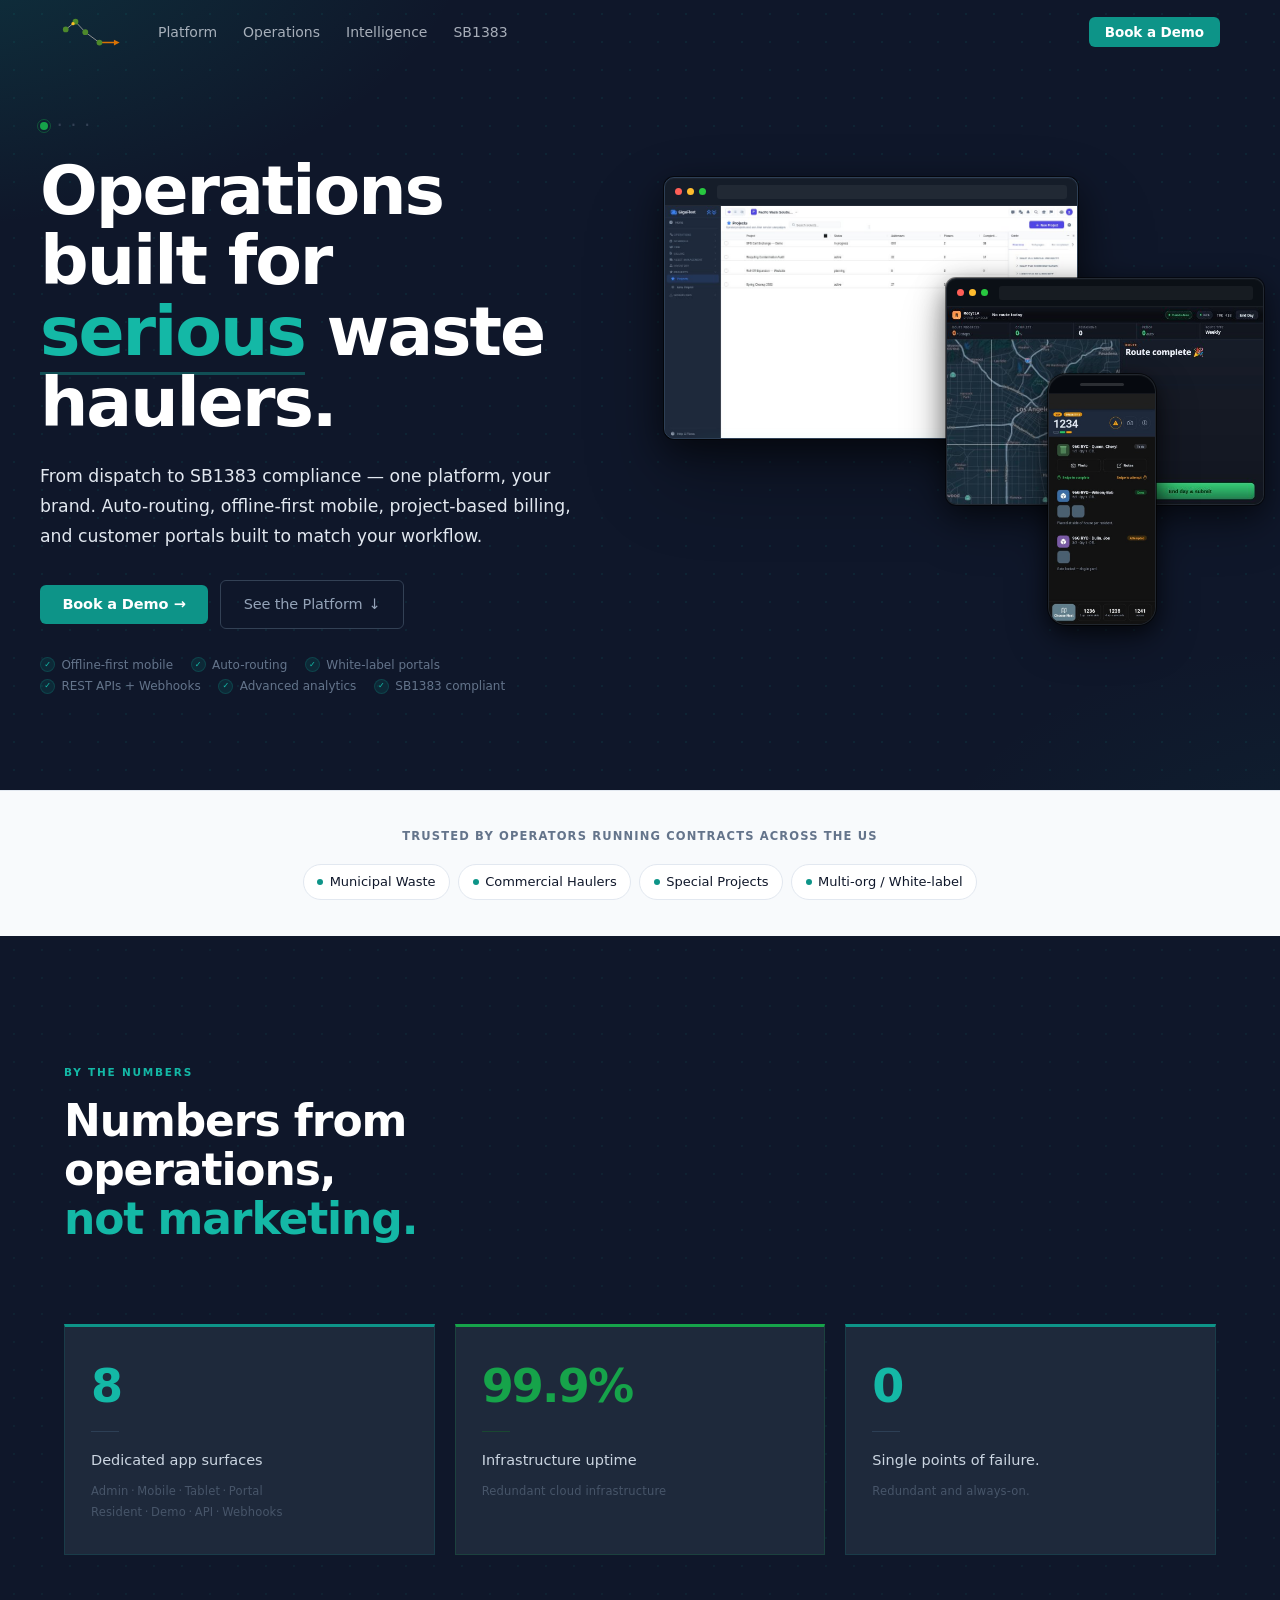
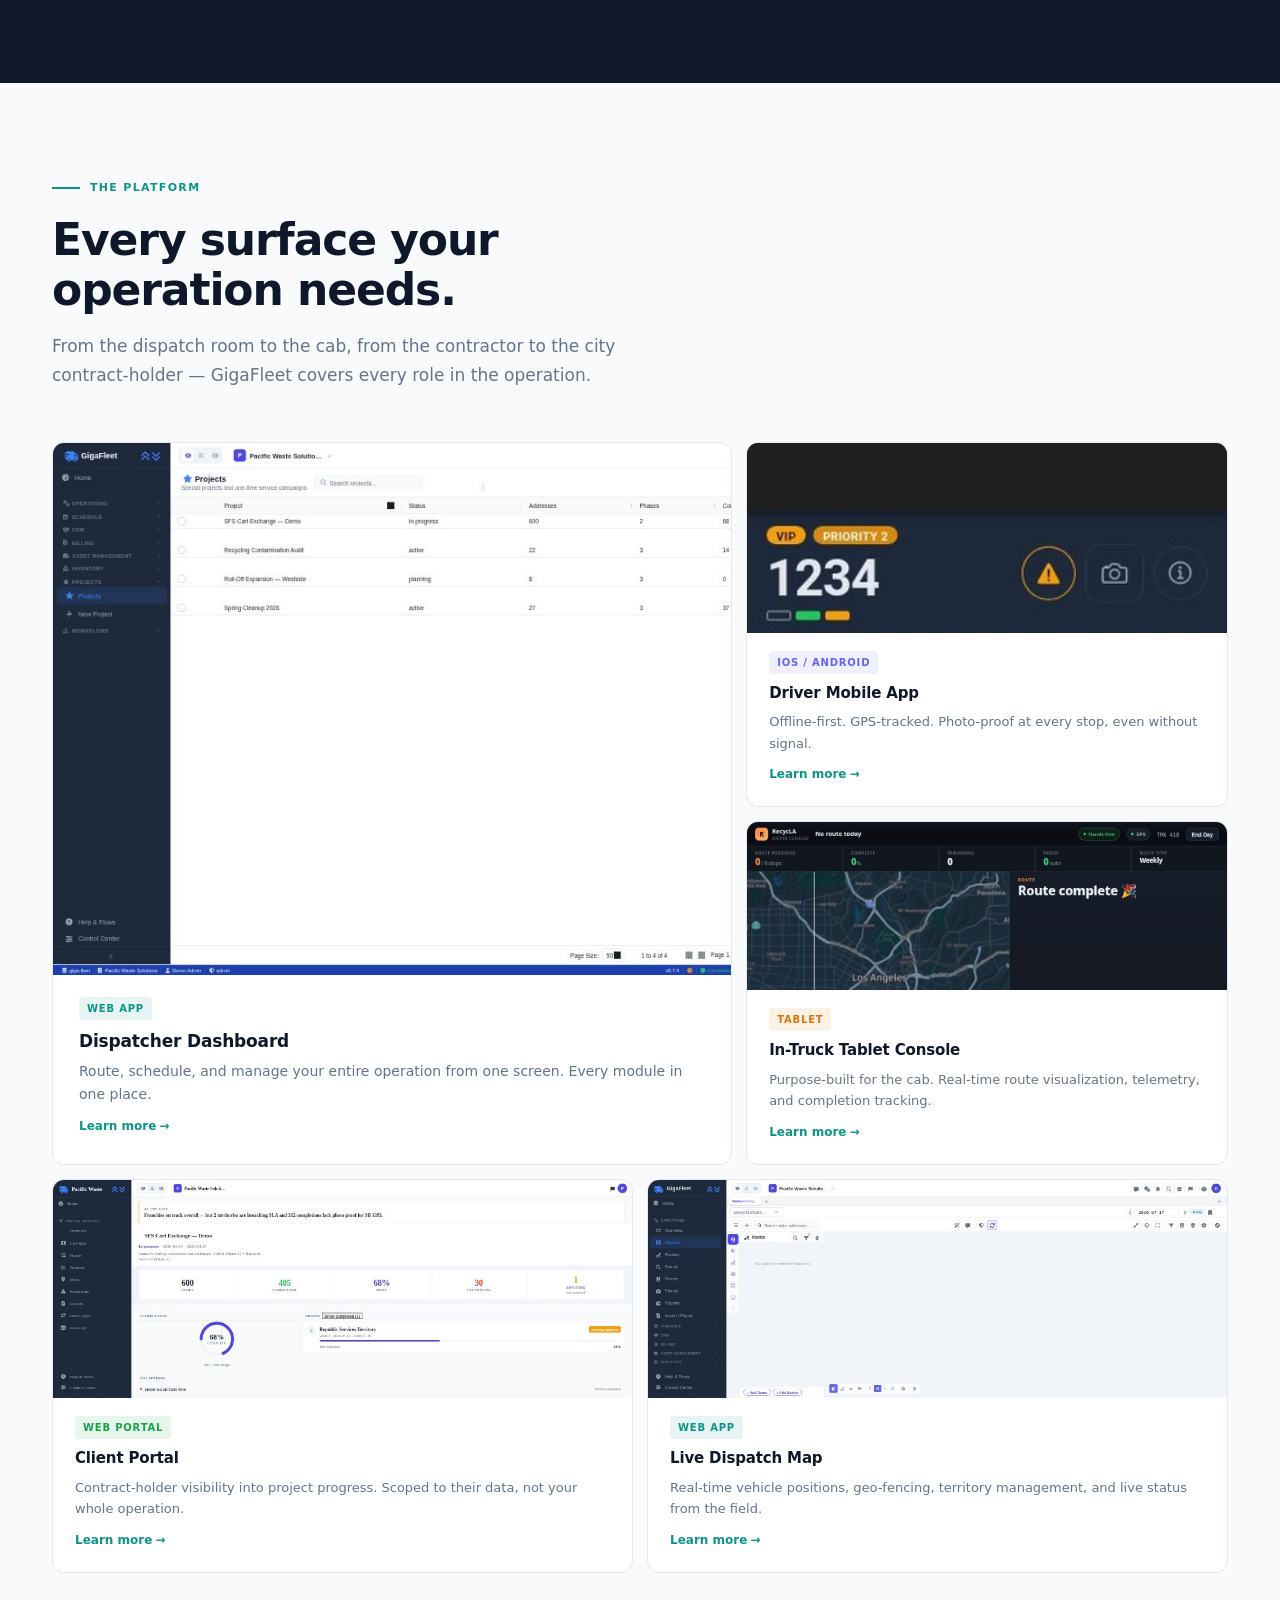
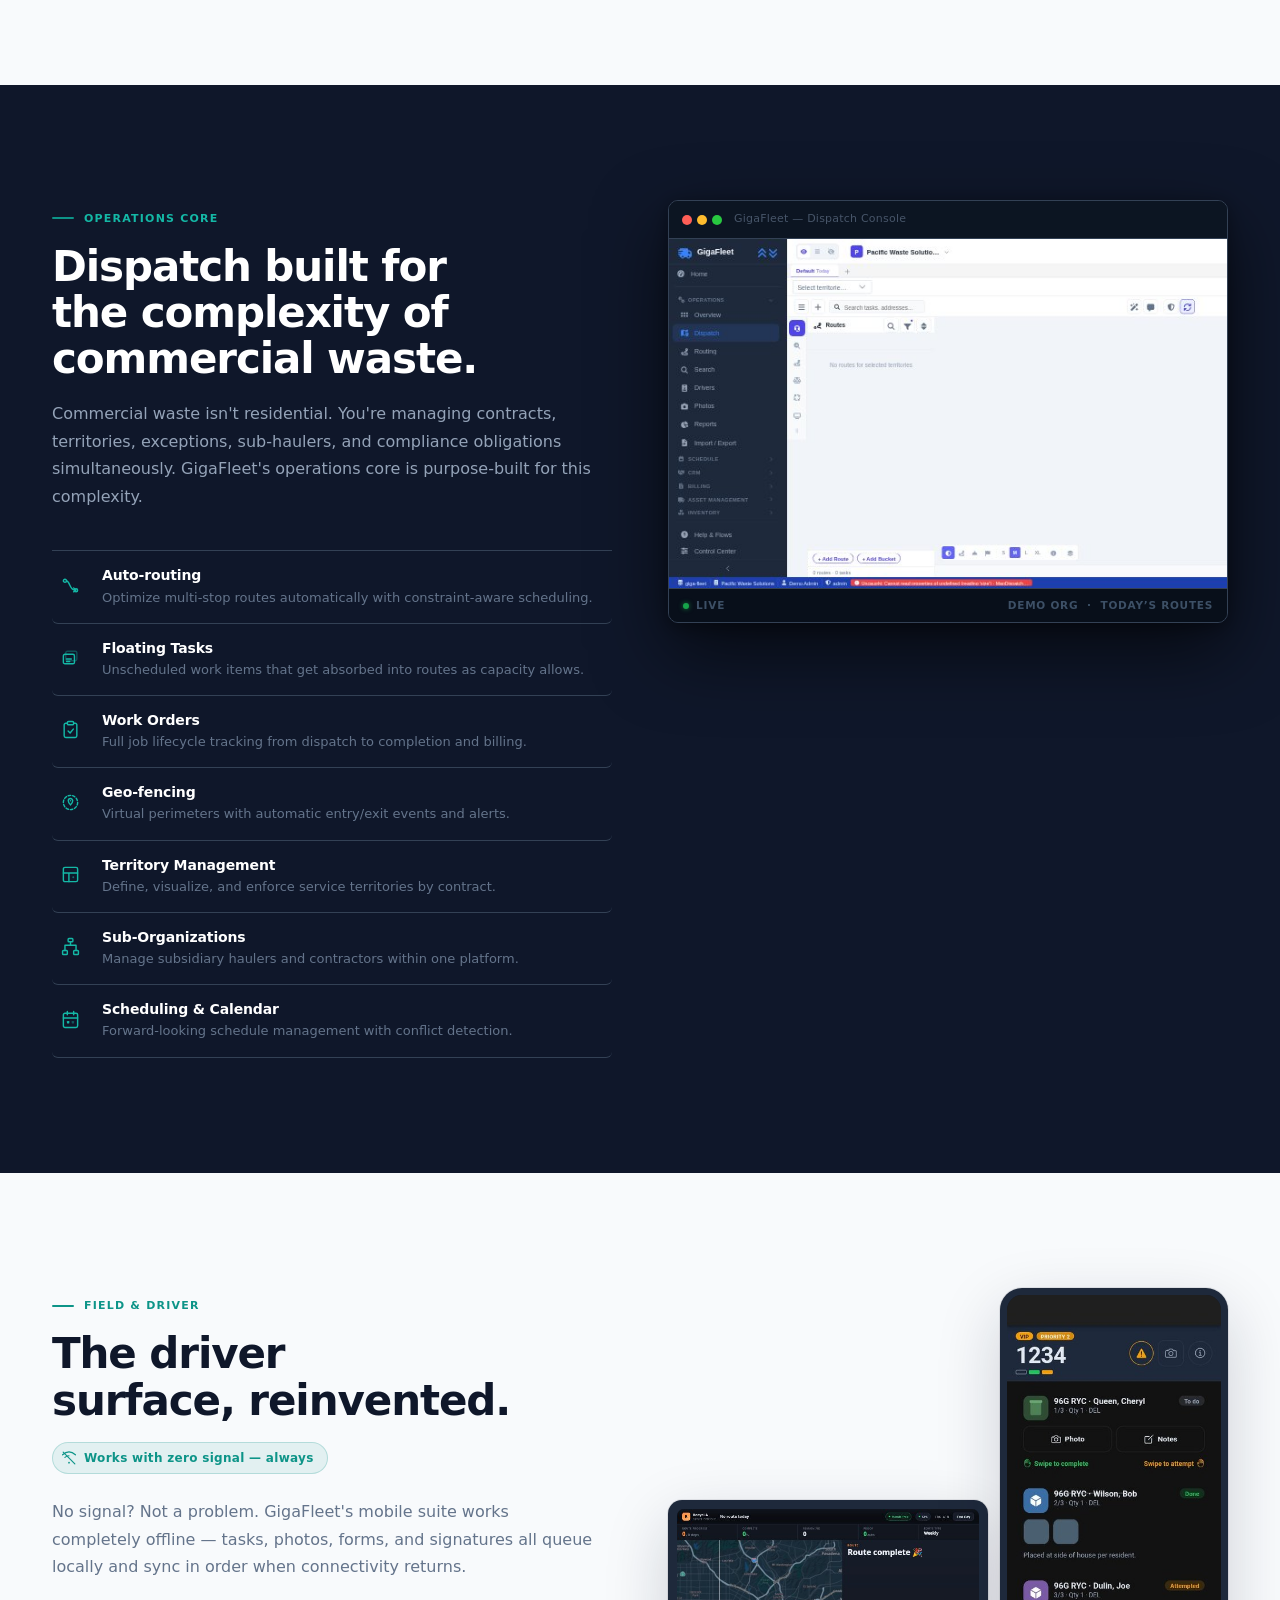
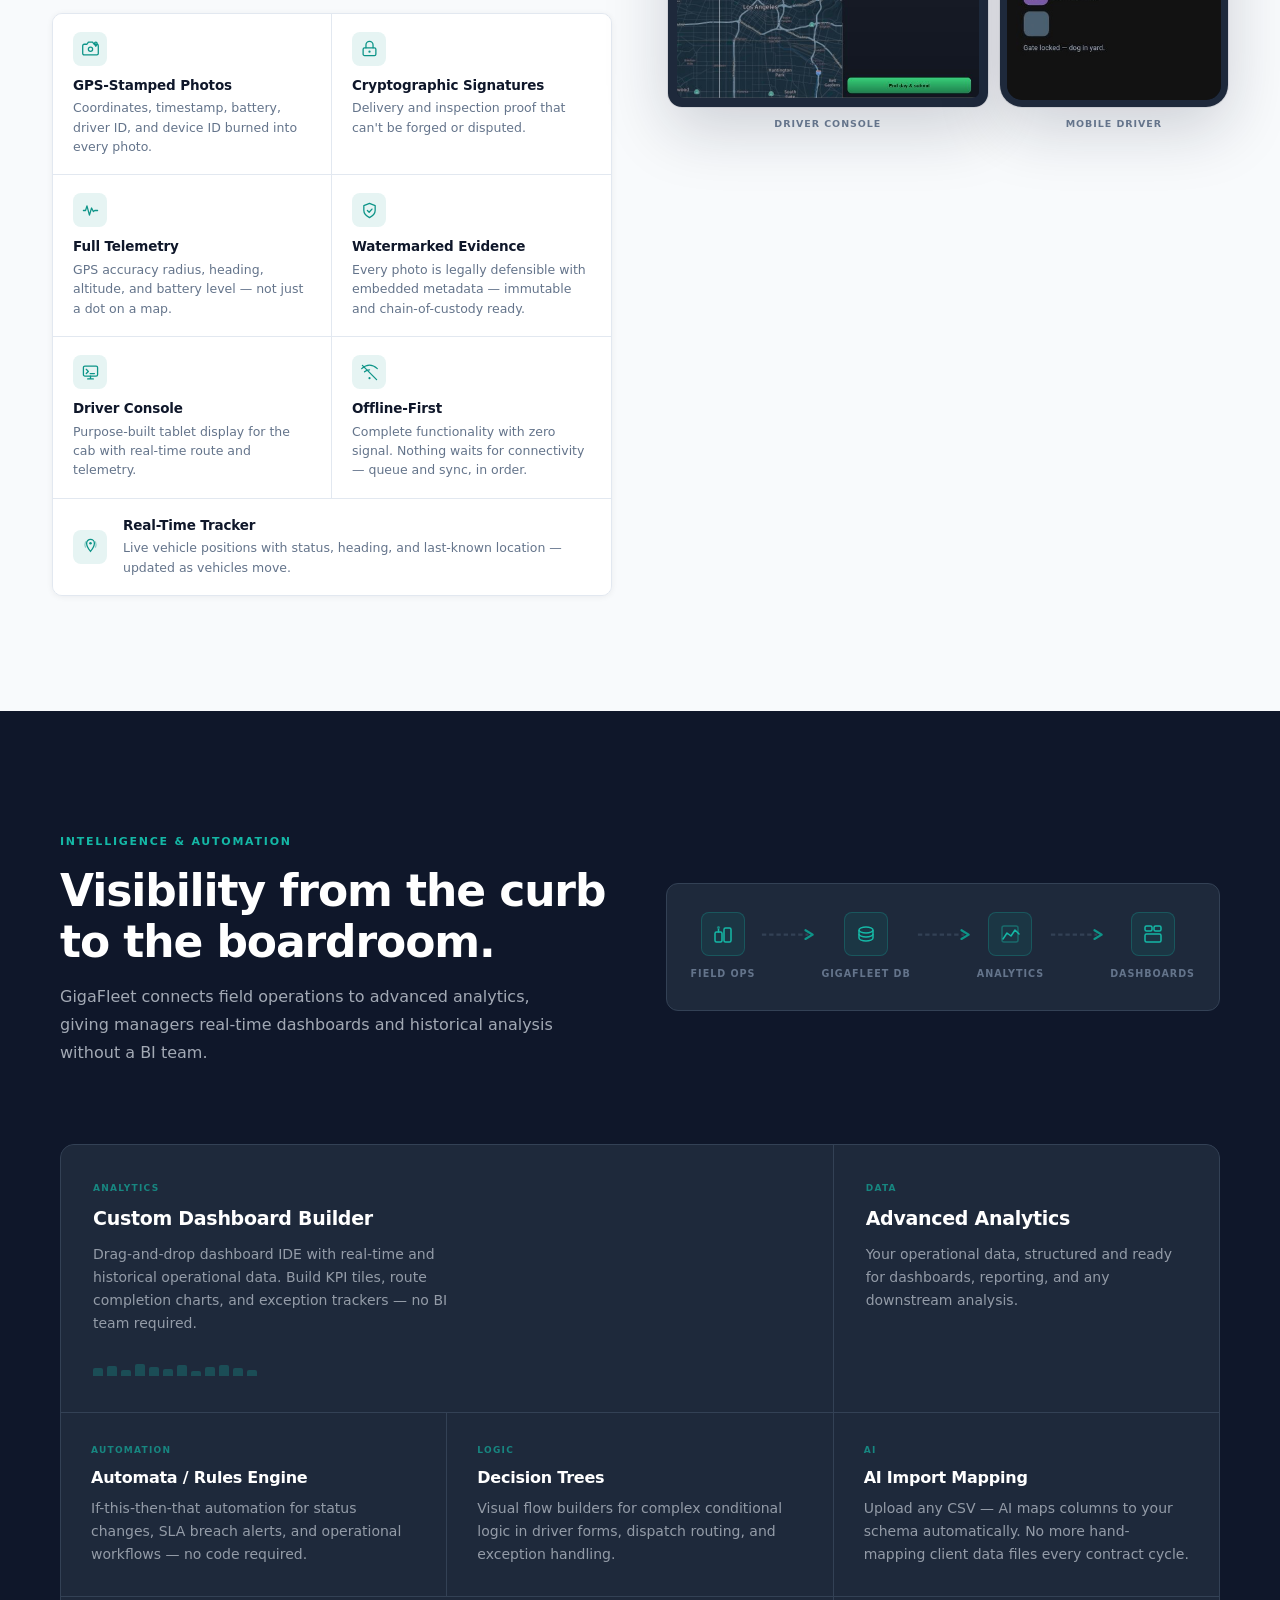
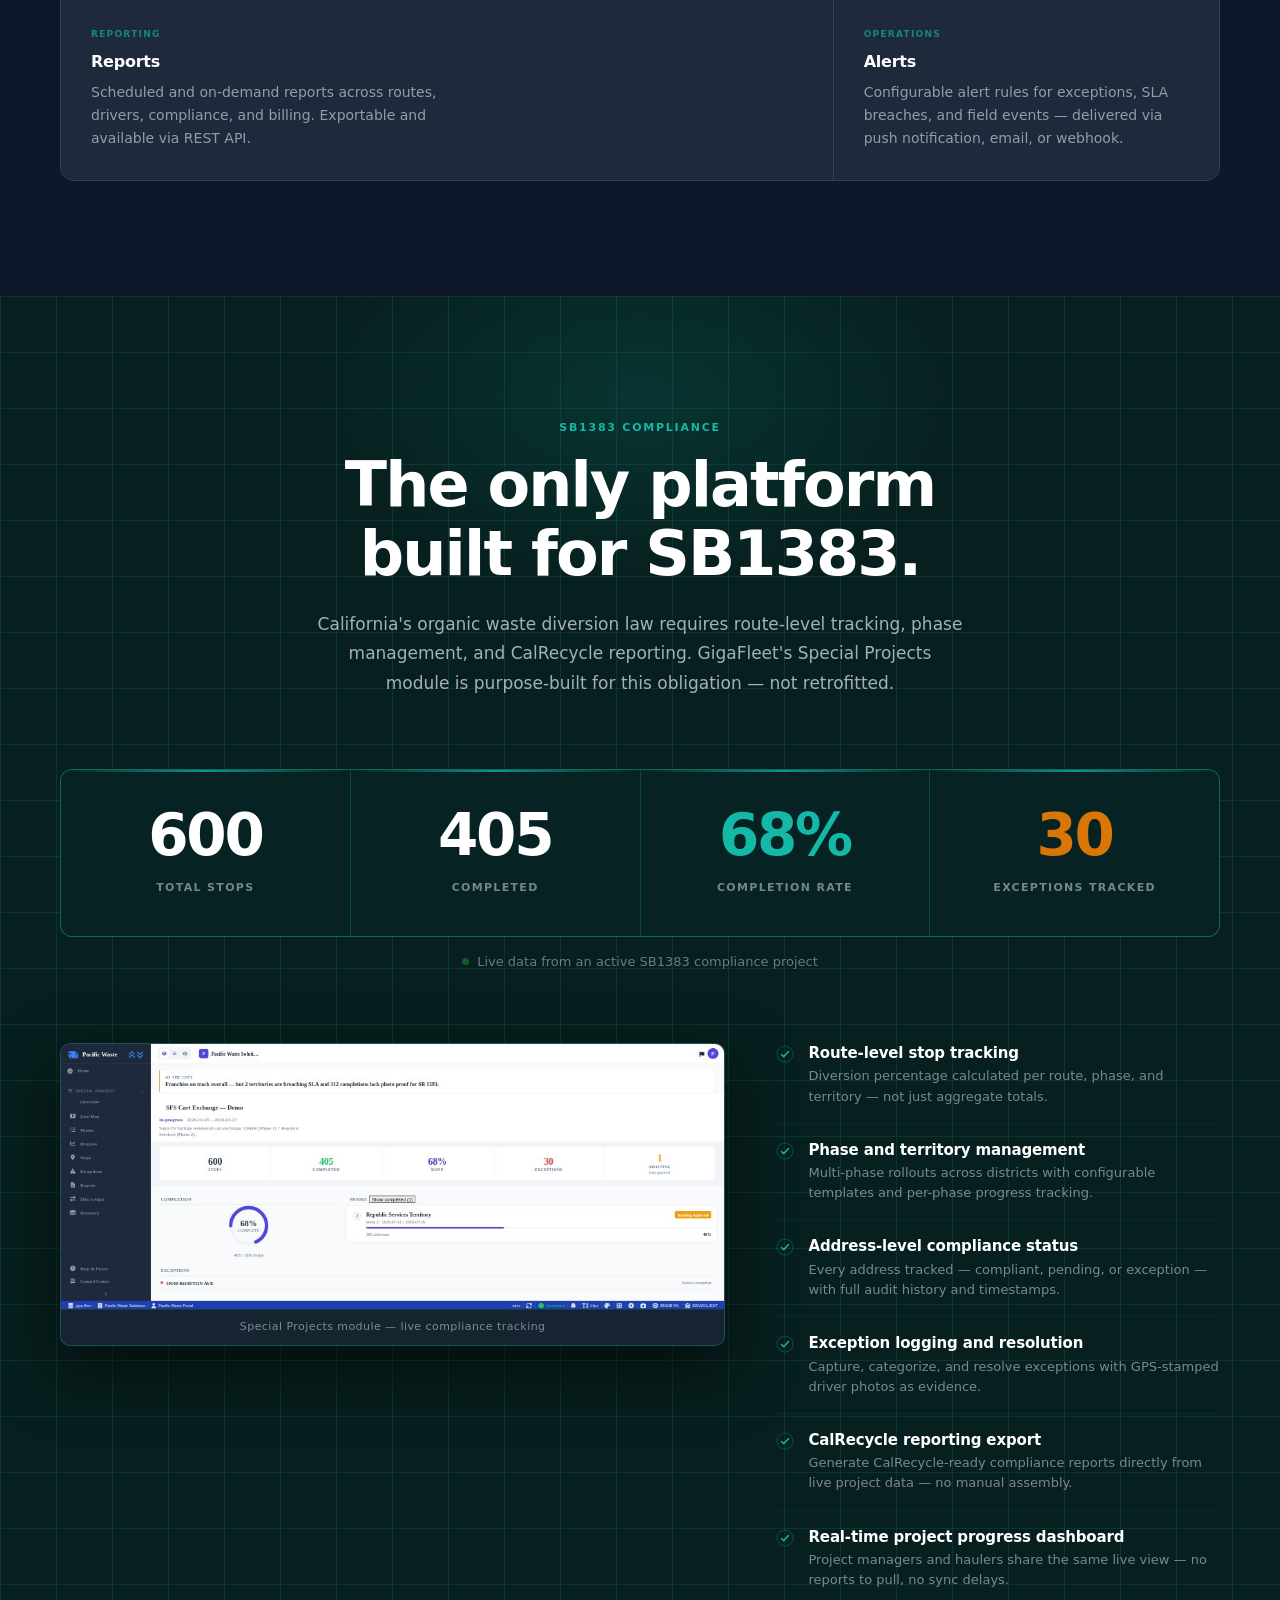
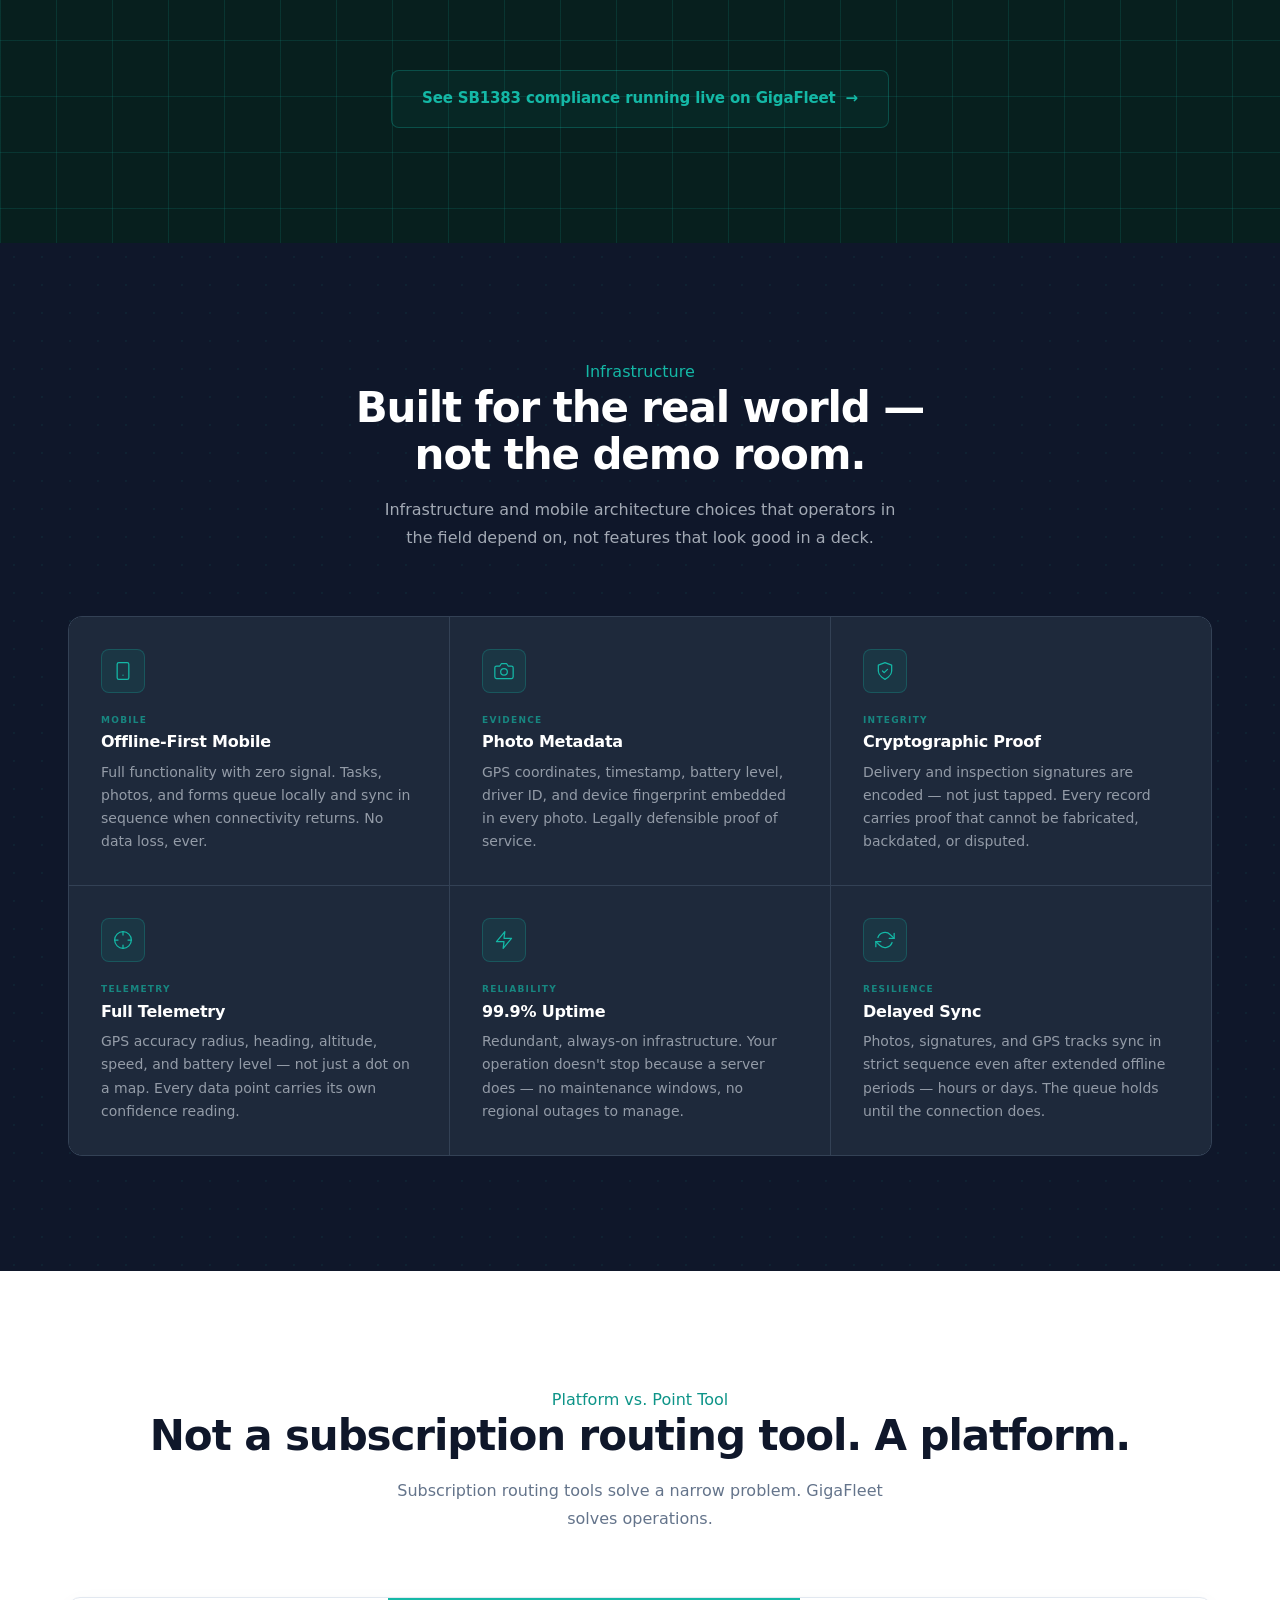
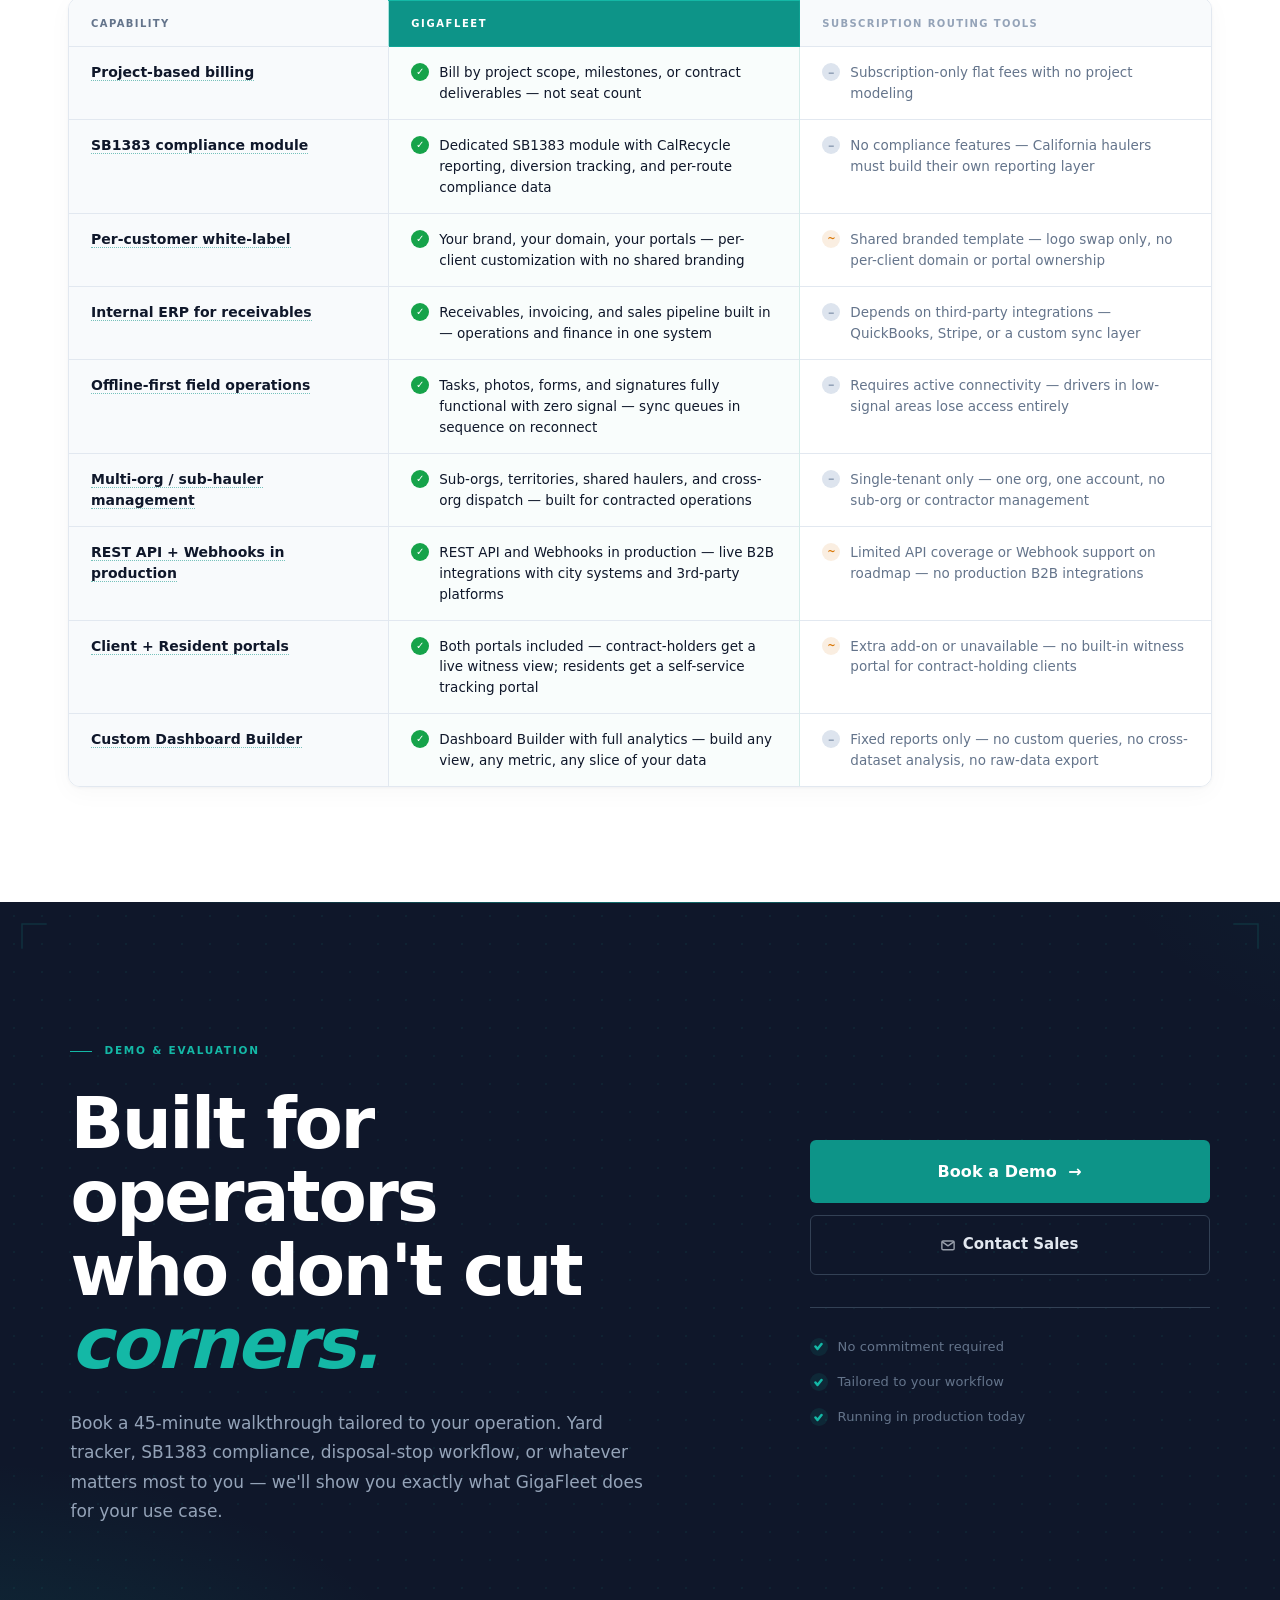
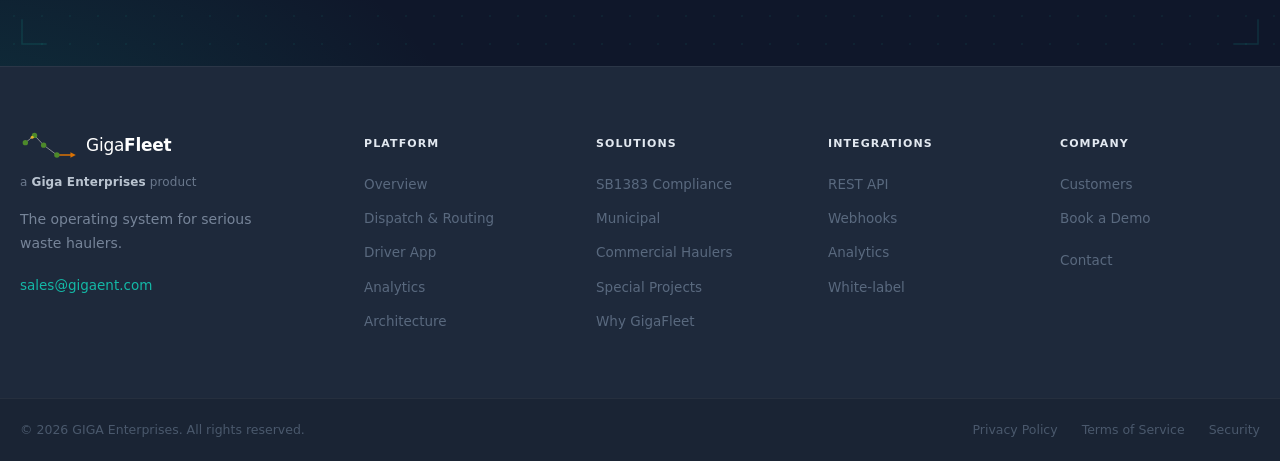
==== commit 579f167e: "feat: animate the logo — pulse flows along the trend line into the arrow (#38) Steven flagged the ma" ====
--- a/index.html
+++ b/index.html
@@ -90,7 +90,7 @@
             <circle cx="65" cy="32" r="8.5" fill="#4D892B"/>
             <circle cx="94" cy="63" r="8.5" fill="#4D892B"/>
             <circle cx="136" cy="94" r="8.5" fill="#4D892B"/>
-          </svg>
+          <circle class="gf-logo-pulse" r="5" fill="#FBBF24"><animateMotion dur="2.6s" repeatCount="indefinite" path="M36,55 L65,32 L94,63 L136,94 L192,94"/><animate attributeName="opacity" dur="2.6s" repeatCount="indefinite" values="0;0;1;1;0" keyTimes="0;0.08;0.16;0.82;1"/></circle></svg>
         </span>
       </a>
 
@@ -1245,7 +1245,7 @@
               <circle cx="65" cy="32" r="8.5" fill="#4D892B"/>
               <circle cx="94" cy="63" r="8.5" fill="#4D892B"/>
               <circle cx="136" cy="94" r="8.5" fill="#4D892B"/>
-            </svg>
+            <circle class="gf-logo-pulse" r="5" fill="#FBBF24"><animateMotion dur="2.6s" repeatCount="indefinite" path="M36,55 L65,32 L94,63 L136,94 L192,94"/><animate attributeName="opacity" dur="2.6s" repeatCount="indefinite" values="0;0;1;1;0" keyTimes="0;0.08;0.16;0.82;1"/></circle></svg>
           </span>
           <span class="nav-logo__wordmark">Giga<strong>Fleet</strong></span>
         </a>
--- a/css/style.css
+++ b/css/style.css
@@ -1170,3 +1170,6 @@
 .gf-modal__booking iframe { display: block; width: 100%; min-height: 620px; border: 0; }
 .gf-modal__fallback { margin-top: 0.85rem; text-align: center; font-size: 13px; color: #94A3B8; }
 .gf-modal__fallback a { color: var(--teal-light, #14B8A6); }
+
+/* Animated logo pulse — flows along the trend line into the arrow (#logo) */
+@media (prefers-reduced-motion: reduce) { .gf-logo-pulse { display: none; } }
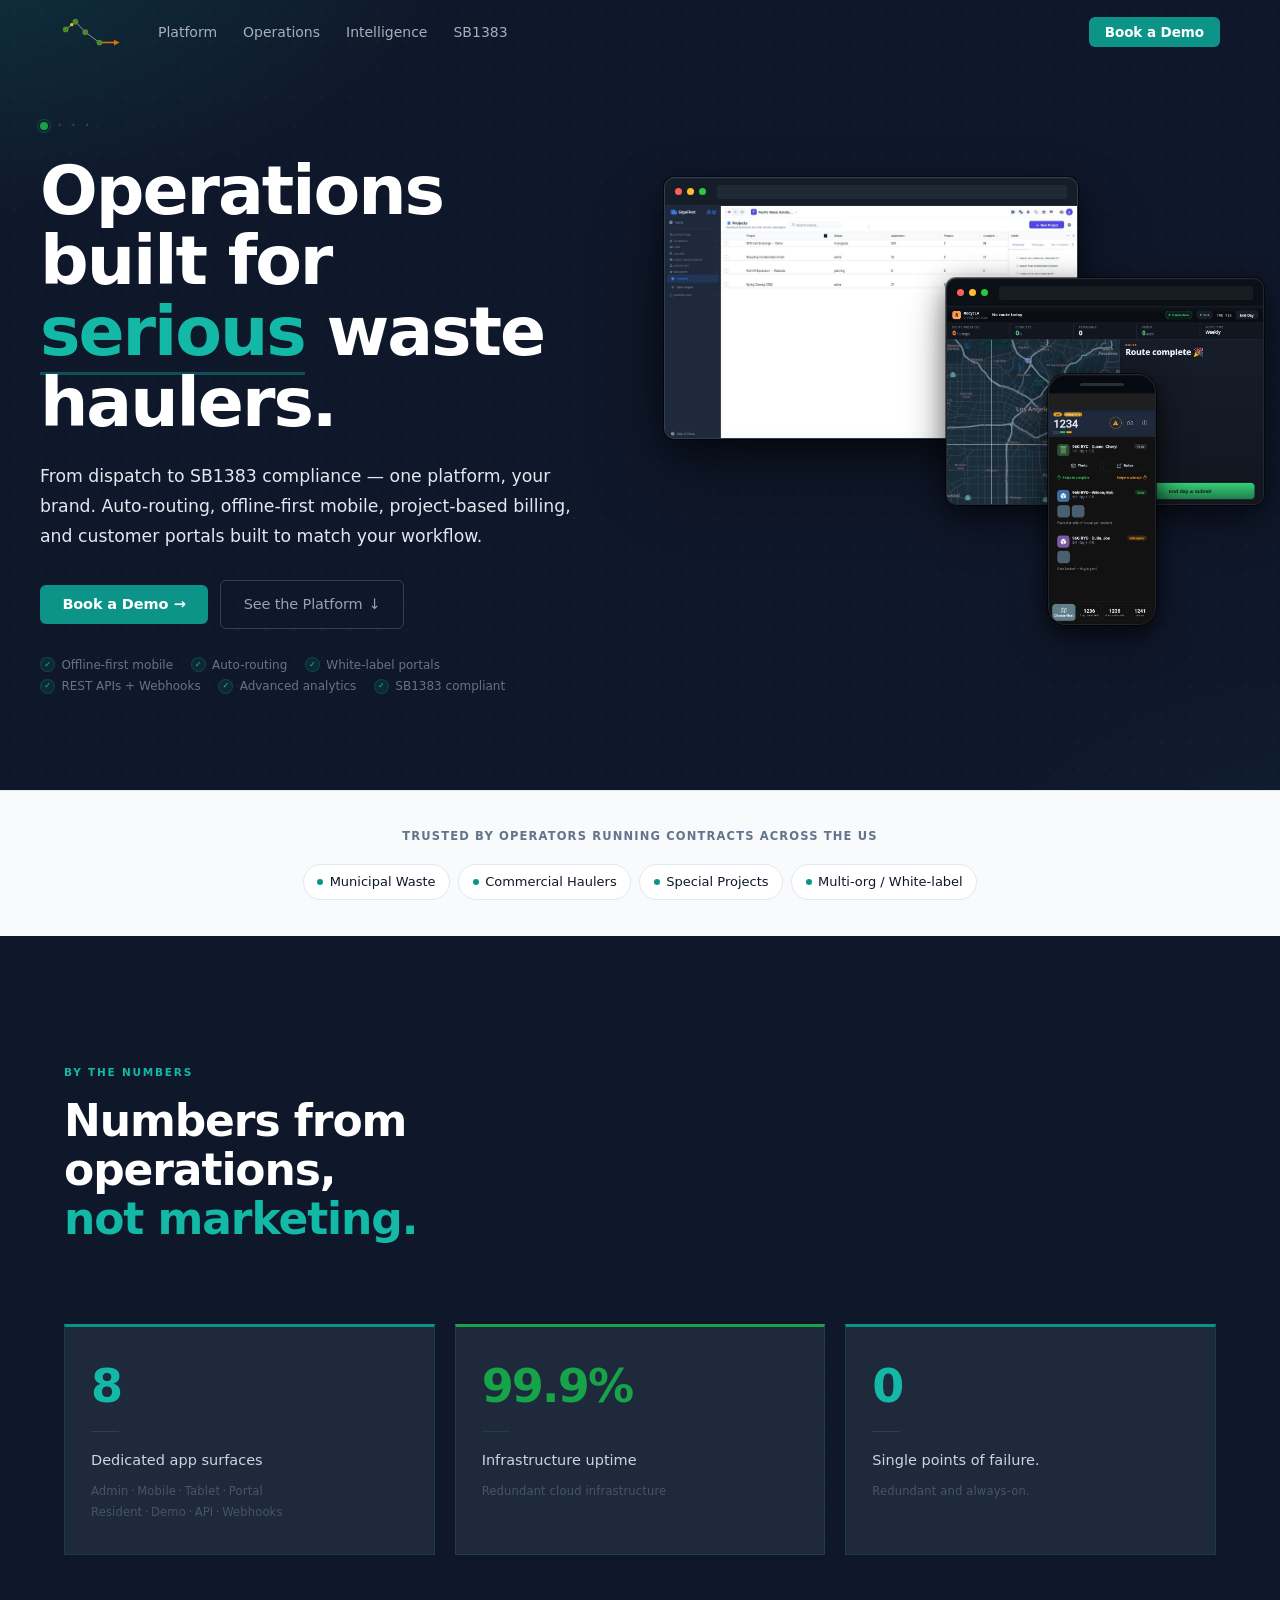
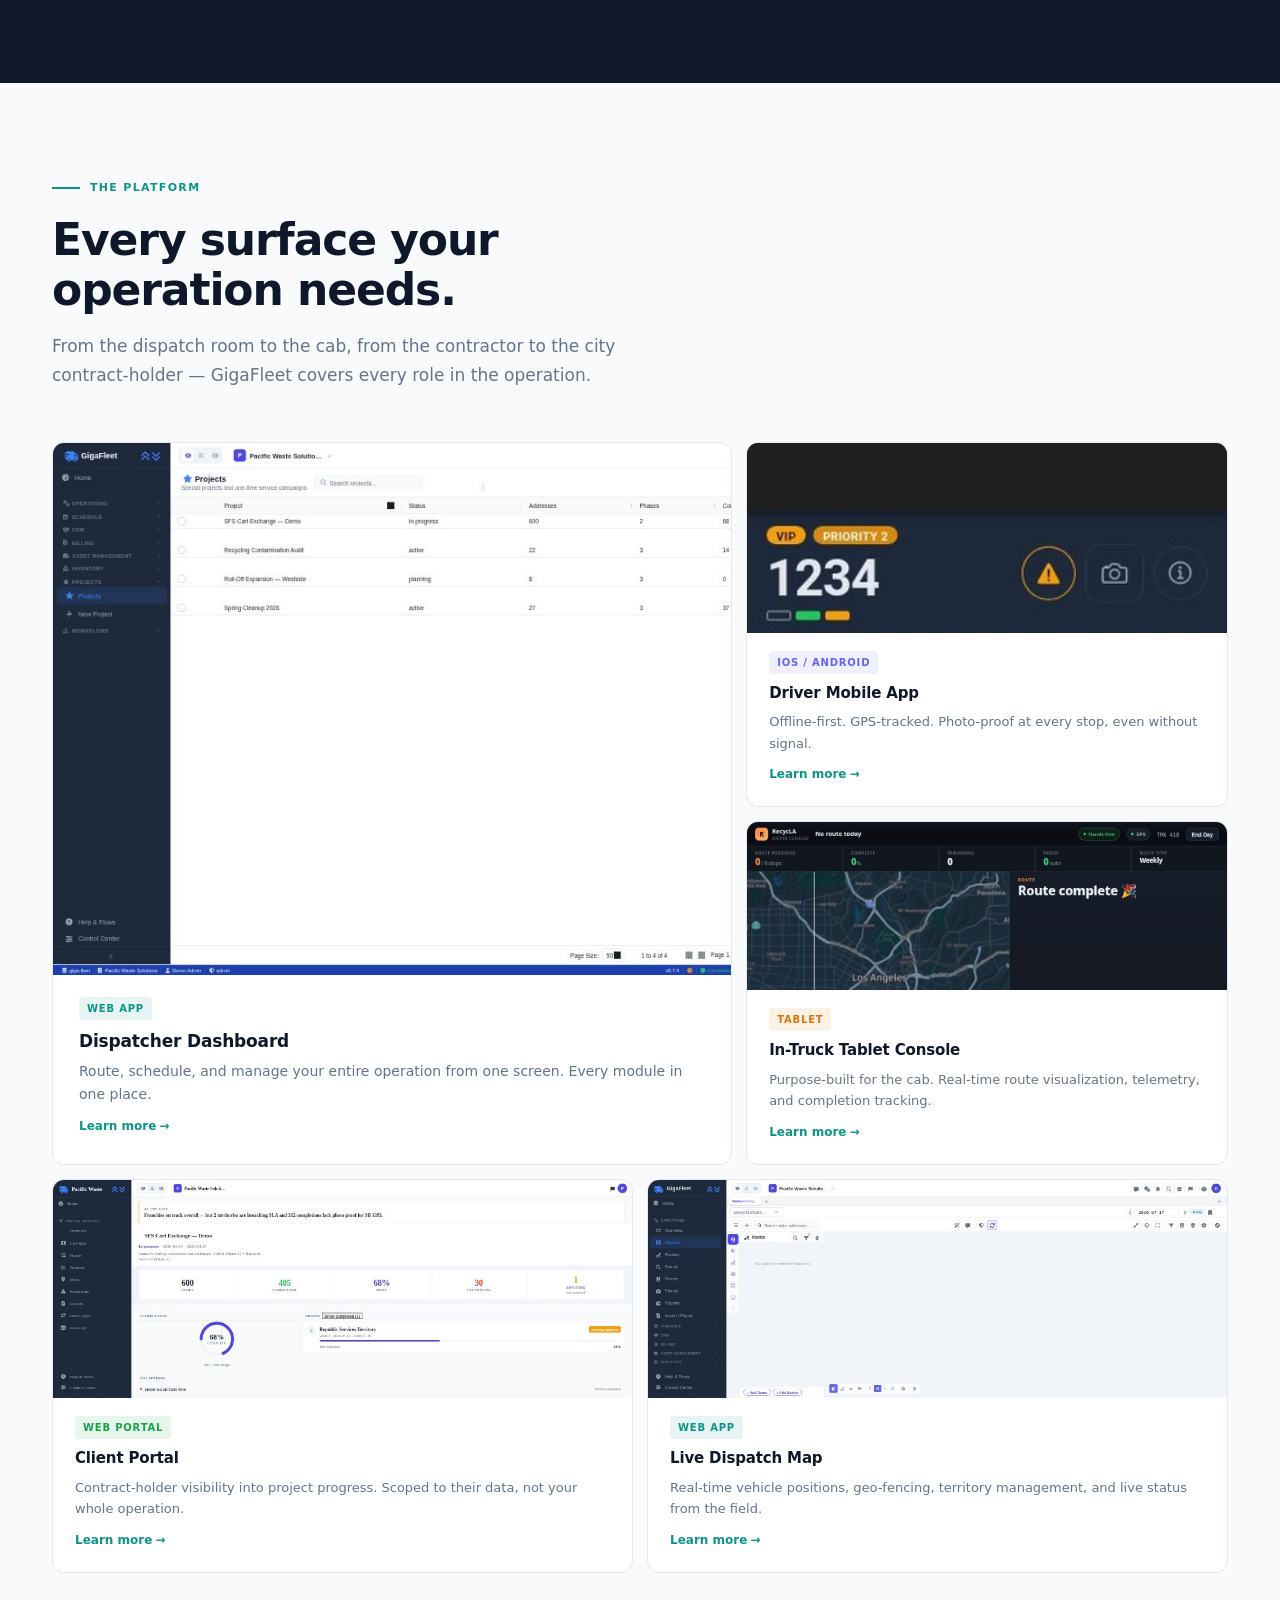
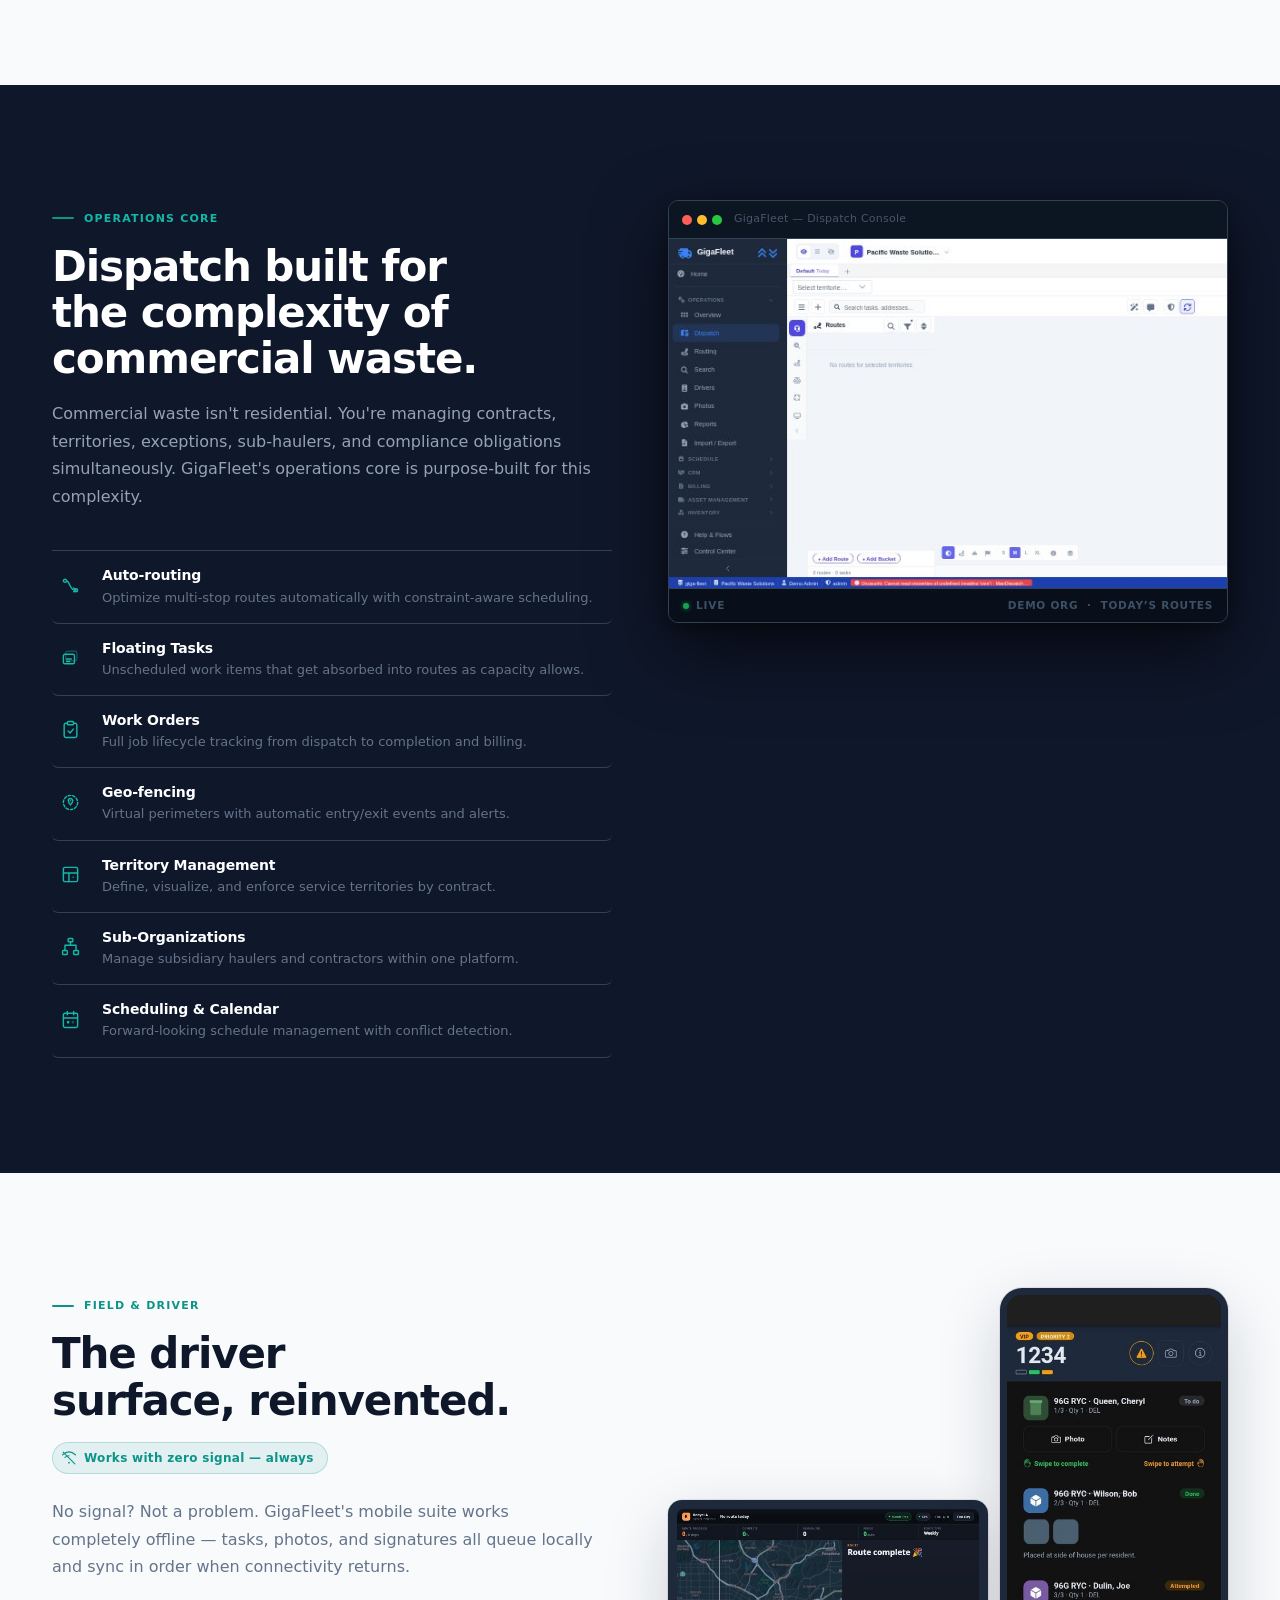
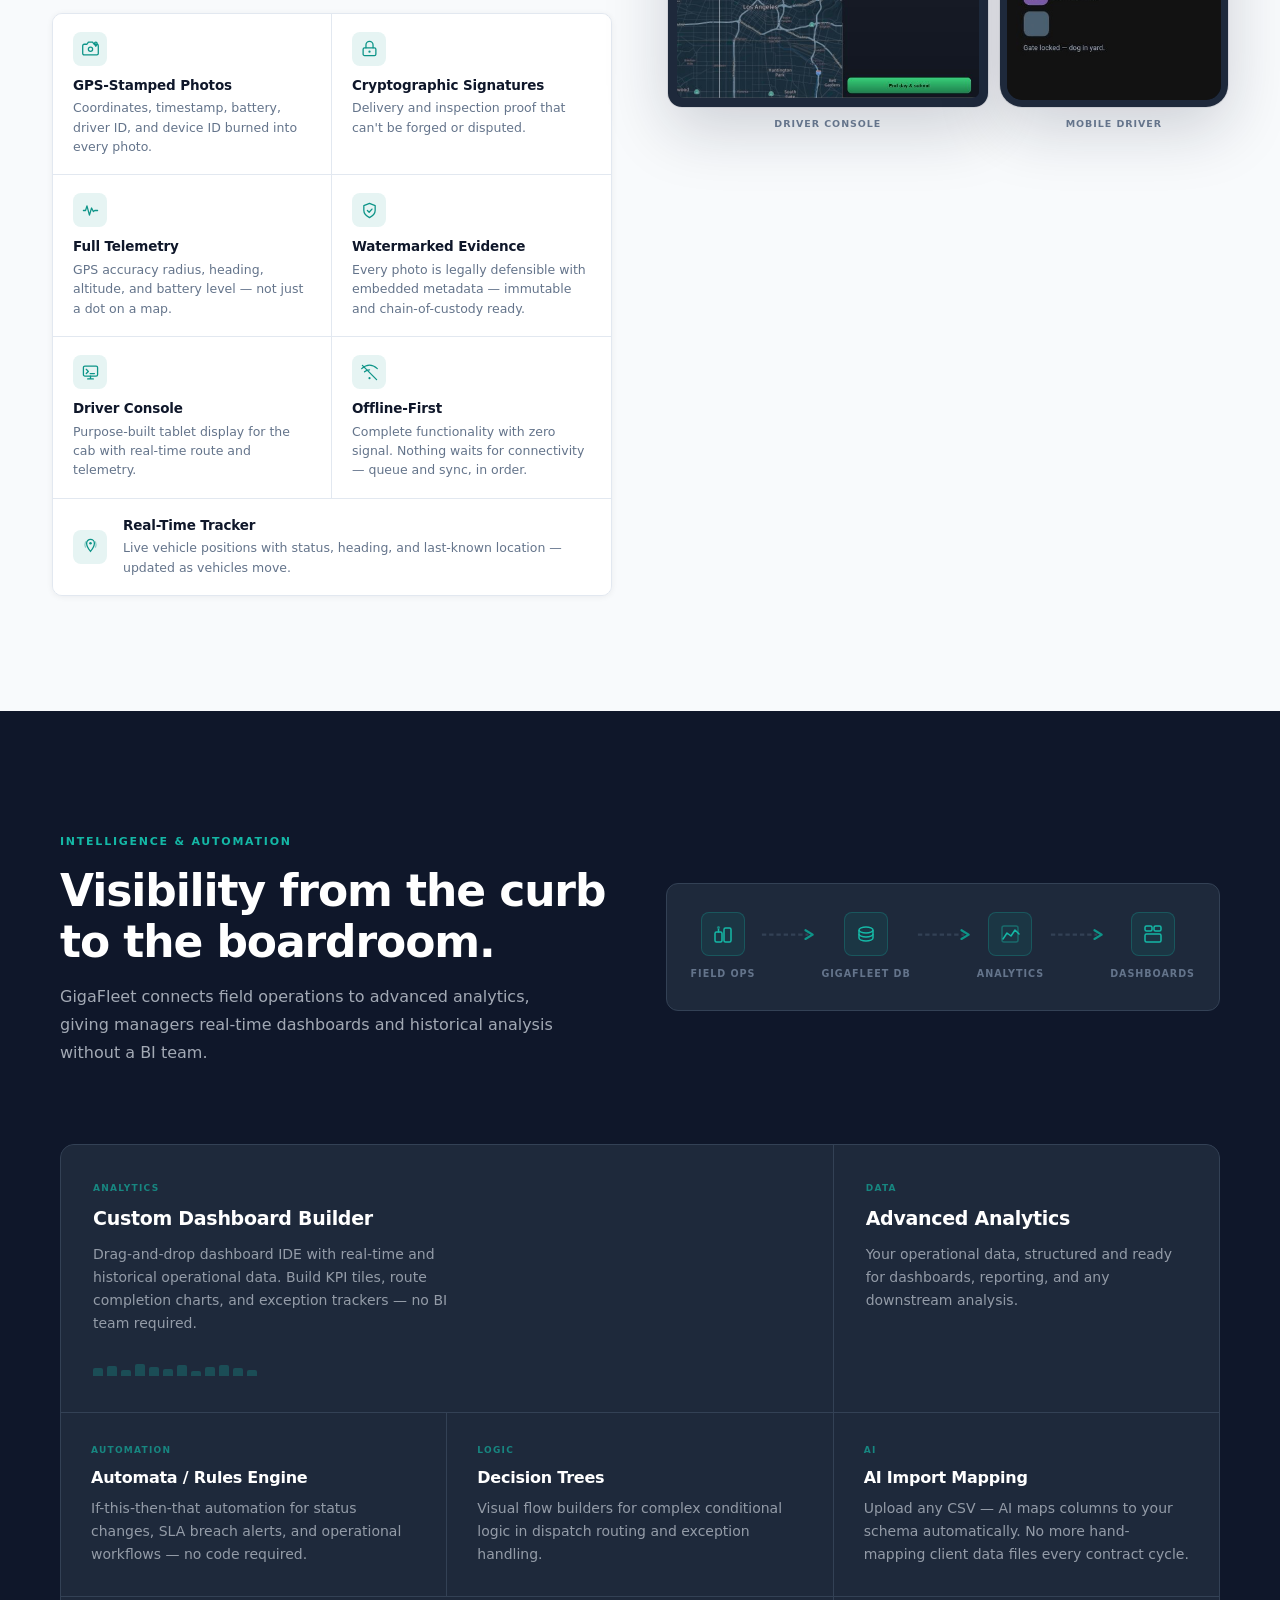
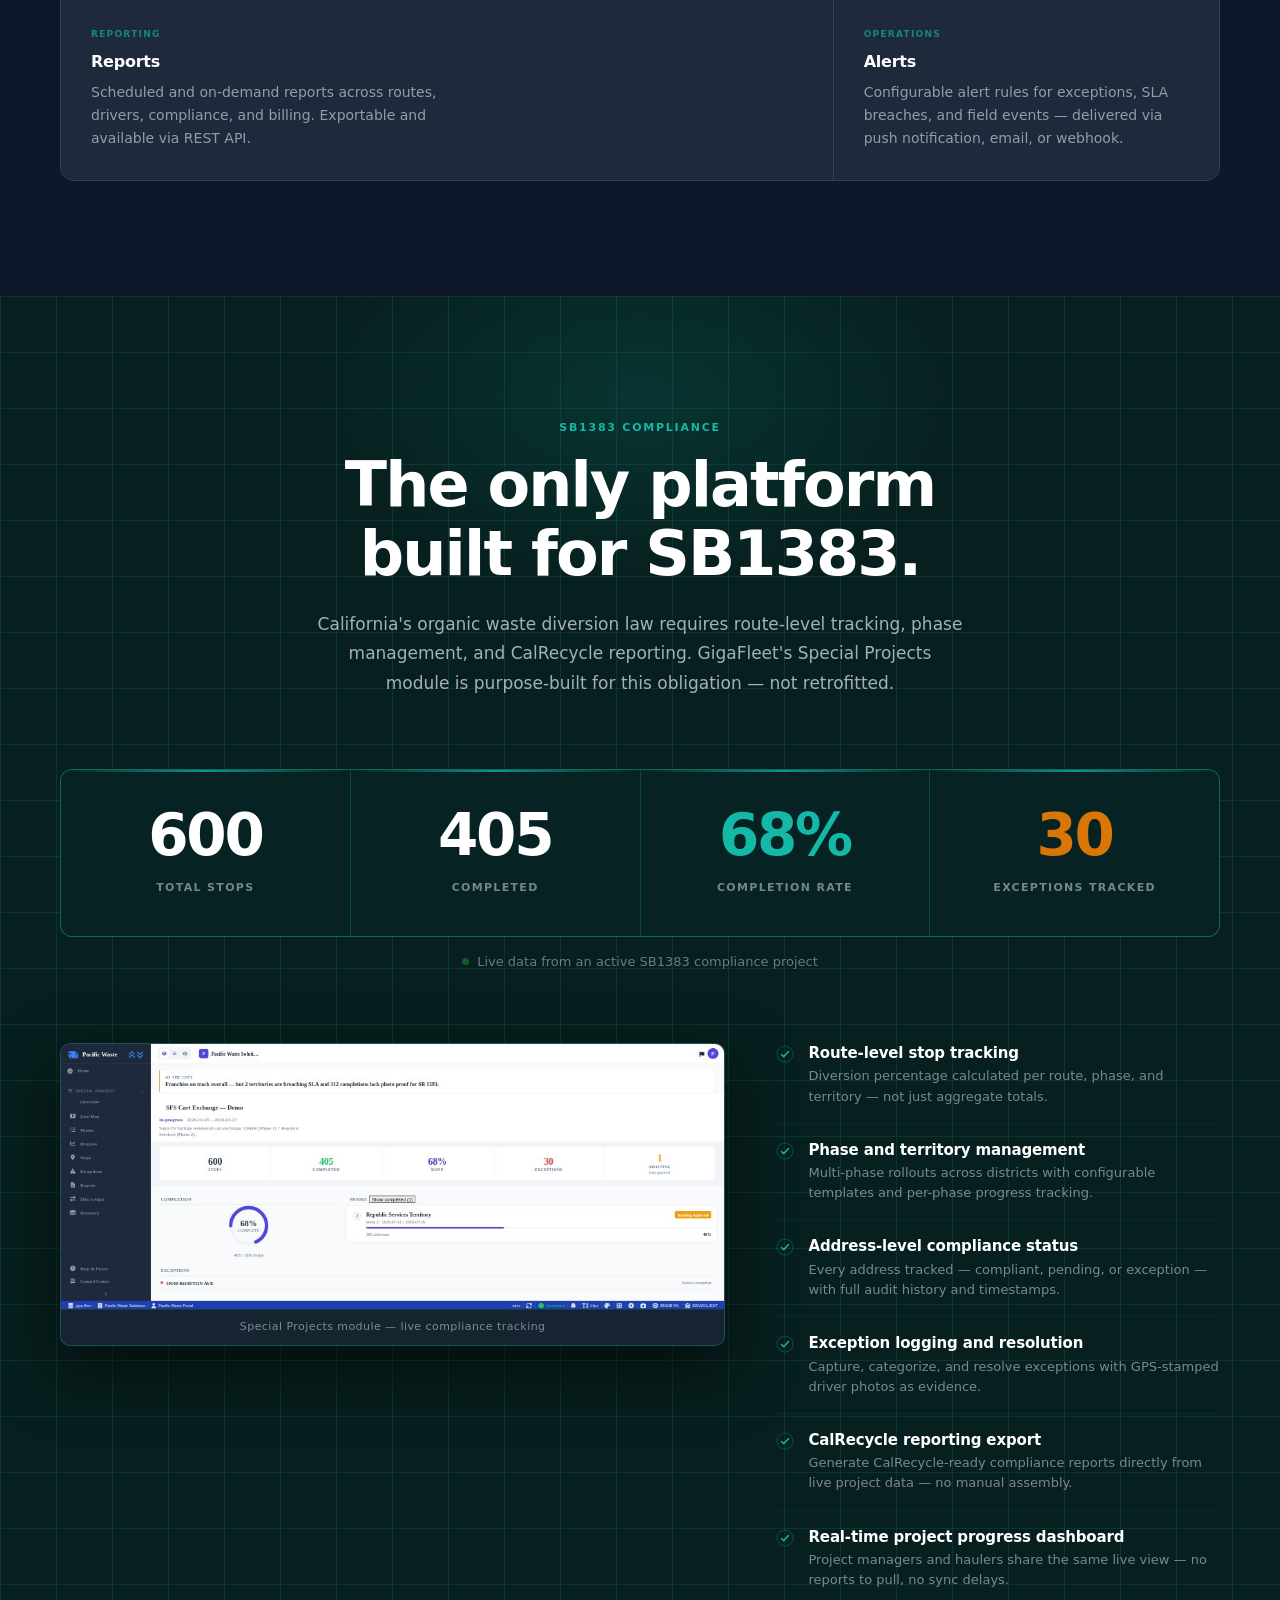
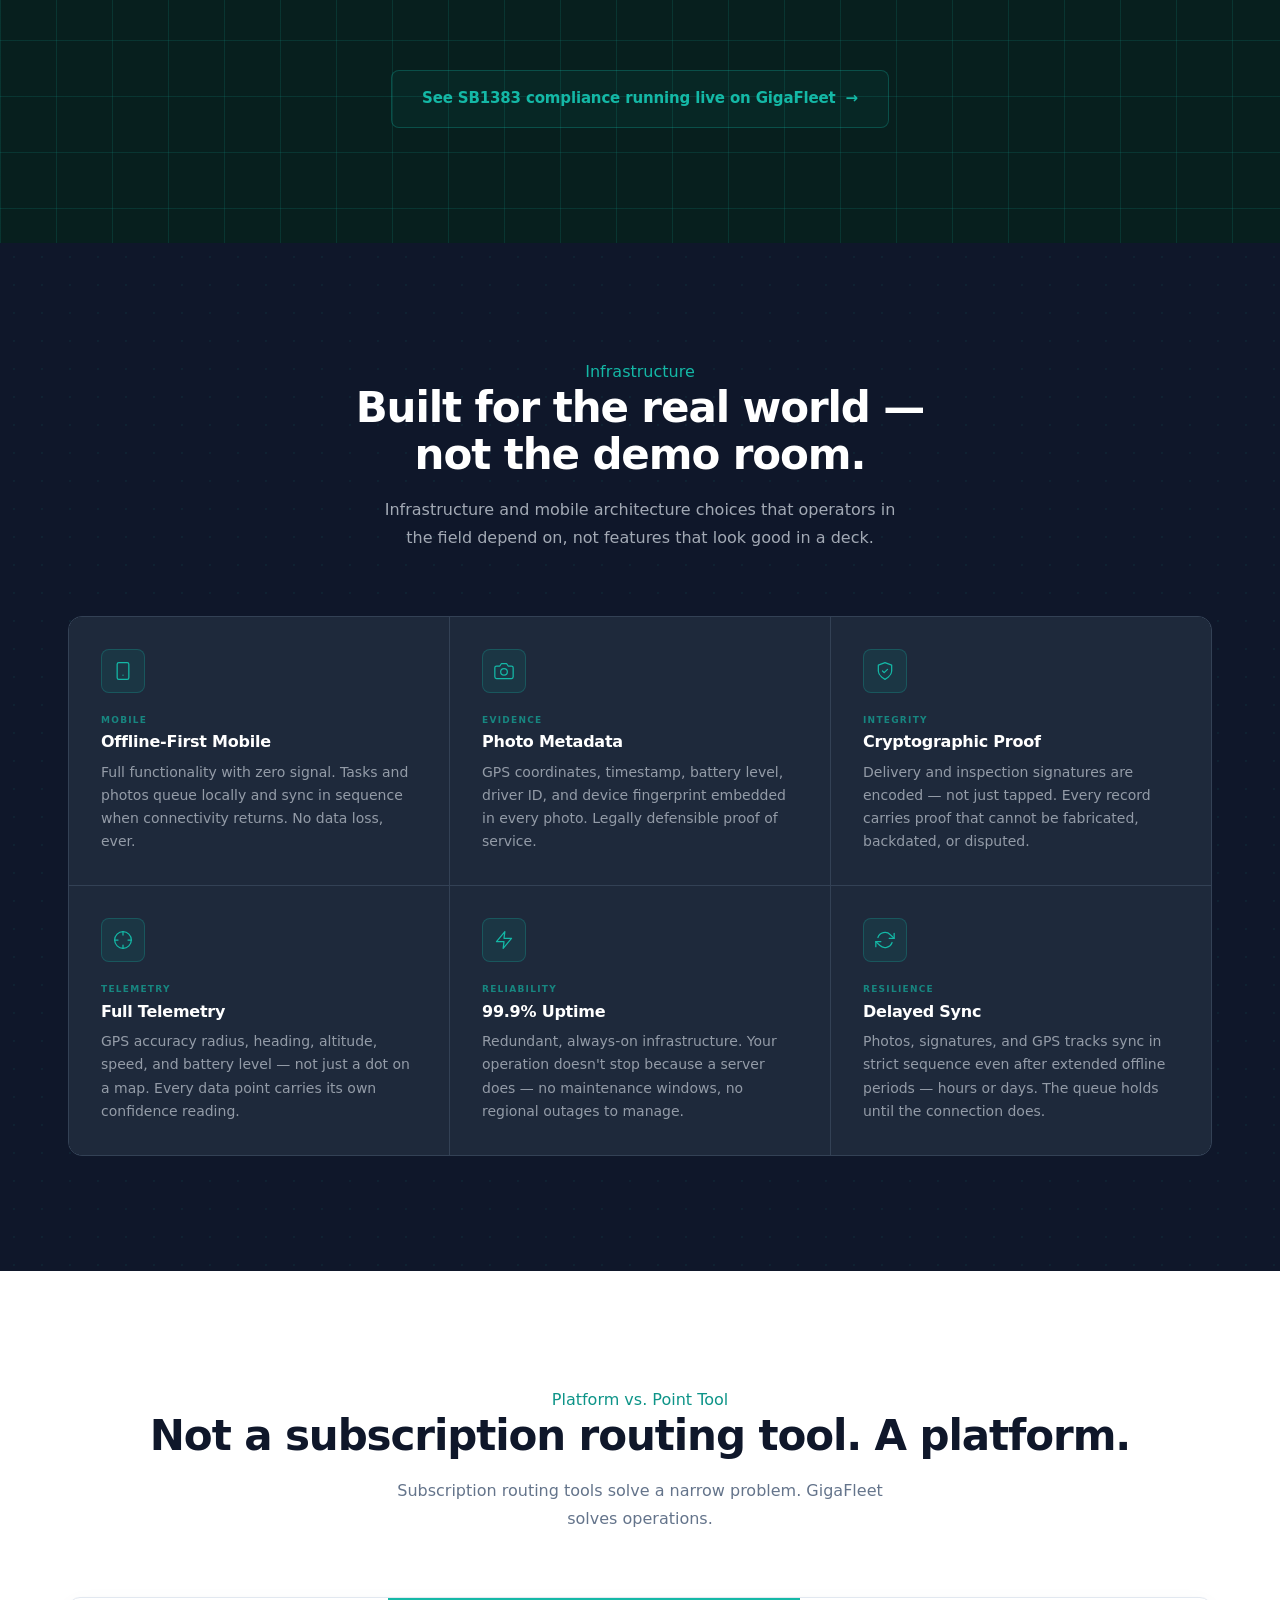
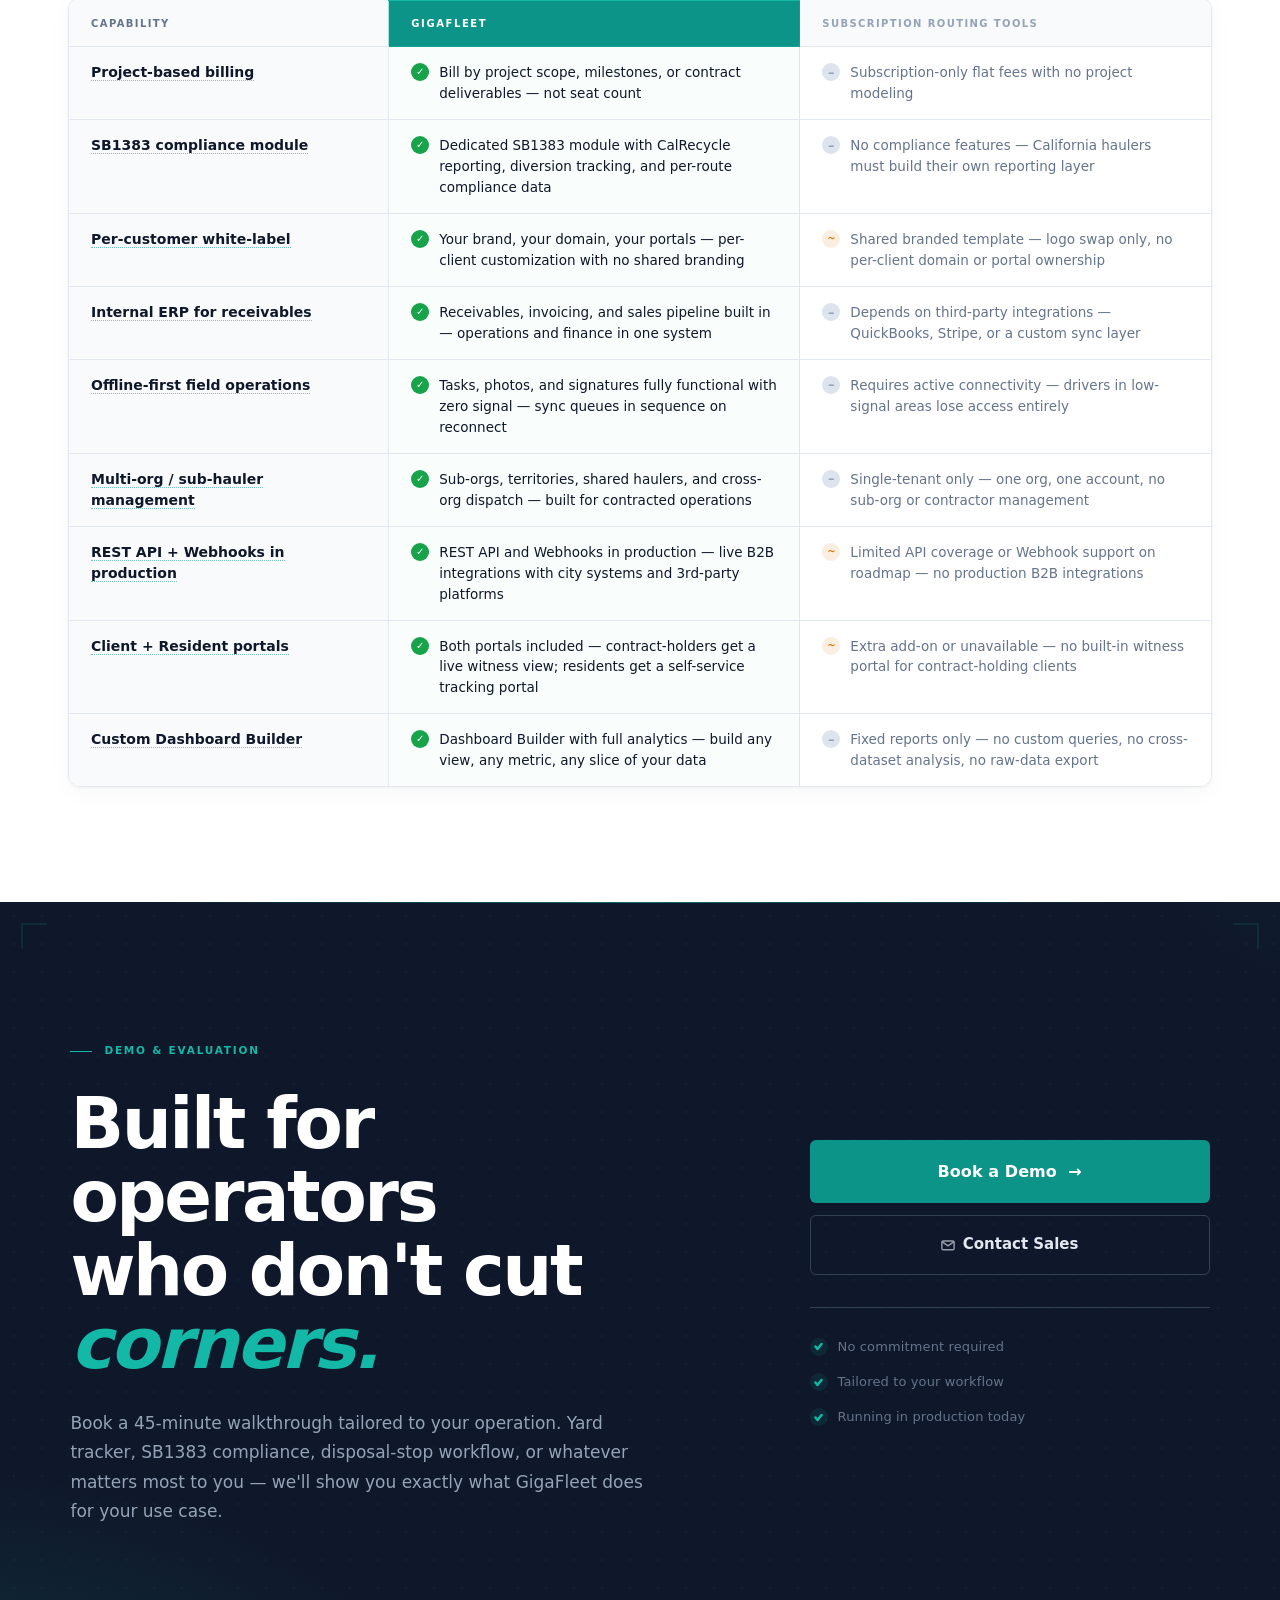
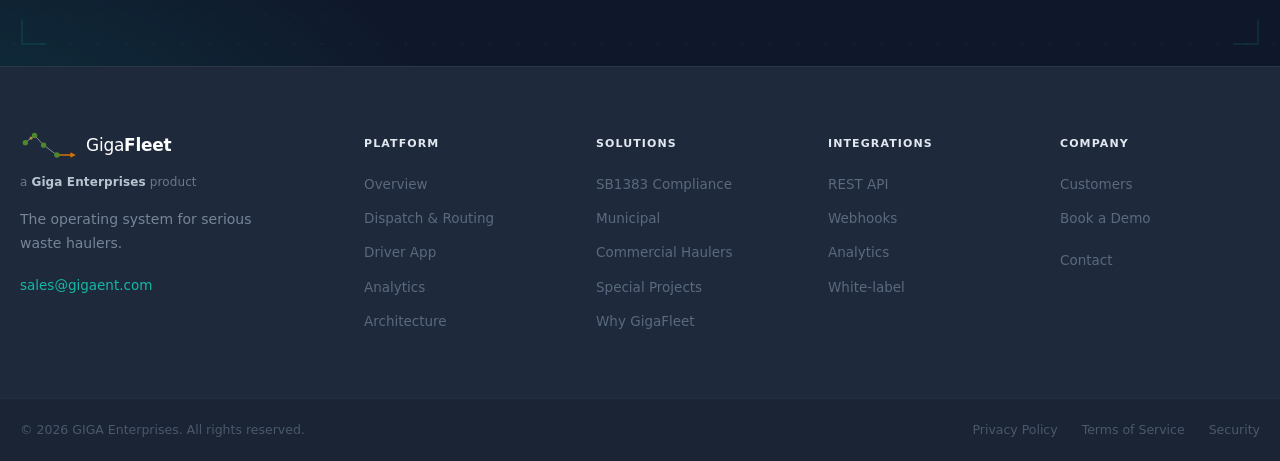
==== commit 768450c7: "content: tighten offline + capability copy Co-Authored-By: Claude Opus 4.8 (1M context) <noreply@ant" ====
--- a/index.html
+++ b/index.html
@@ -312,7 +312,7 @@
 
             <article class="card card--dispatcher">
               <div class="card__image">
-                <img src="assets/screenshots/home.jpg" alt="GigaFleet admin home showing the full module grid: Operations, Schedule, CRM, Billing, Reports, Forms, and more" loading="lazy">
+                <img src="assets/screenshots/home.jpg" alt="GigaFleet admin home showing the full module grid: Operations, Schedule, CRM, Billing, Reports, and more" loading="lazy">
               </div>
               <div class="card__body">
                 <span class="chip chip--web">Web App</span>
@@ -565,7 +565,7 @@
 
               <p class="gf-intro">
                 No signal? Not a problem. GigaFleet's mobile suite works completely
-                offline — tasks, photos, forms, and signatures all queue locally and
+                offline — tasks, photos, and signatures all queue locally and
                 sync in order when connectivity returns.
               </p>
 
@@ -808,7 +808,7 @@
             <article class="tile tile-dec" role="listitem">
               <span class="tile-badge">Logic</span>
               <h3 class="tile-name">Decision Trees</h3>
-              <p class="tile-desc">Visual flow builders for complex conditional logic in driver forms, dispatch routing, and exception handling.</p>
+              <p class="tile-desc">Visual flow builders for complex conditional logic in dispatch routing and exception handling.</p>
             </article>
 
             <article class="tile tile-ai" role="listitem">
@@ -988,7 +988,7 @@
               </div>
               <div class="gf-arch-label">Mobile</div>
               <div class="gf-arch-name">Offline-First Mobile</div>
-              <div class="gf-arch-body">Full functionality with zero signal. Tasks, photos, and forms queue locally and sync in sequence when connectivity returns. No data loss, ever.</div>
+              <div class="gf-arch-body">Full functionality with zero signal. Tasks and photos queue locally and sync in sequence when connectivity returns. No data loss, ever.</div>
             </div>
 
             <div class="gf-arch-tile">
@@ -1112,7 +1112,7 @@
 
                 <tr>
                   <td class="gf-cmp-td td-feat"><span class="gf-tip" tabindex="0" title="Drivers keep working with no signal; routes, photos, and proof sync automatically once they are back online.">Offline-first field operations</span></td>
-                  <td class="gf-cmp-td td-gf"><div class="gf-cmp-cell"><span class="gf-cmp-dot dot-yes">✓</span><span class="gf-cmp-cell-text t-yes">Tasks, photos, forms, and signatures fully functional with zero signal — sync queues in sequence on reconnect</span></div></td>
+                  <td class="gf-cmp-td td-gf"><div class="gf-cmp-cell"><span class="gf-cmp-dot dot-yes">✓</span><span class="gf-cmp-cell-text t-yes">Tasks, photos, and signatures fully functional with zero signal — sync queues in sequence on reconnect</span></div></td>
                   <td class="gf-cmp-td td-other"><div class="gf-cmp-cell"><span class="gf-cmp-dot dot-no">–</span><span class="gf-cmp-cell-text t-no">Requires active connectivity — drivers in low-signal areas lose access entirely</span></div></td>
                 </tr>
 
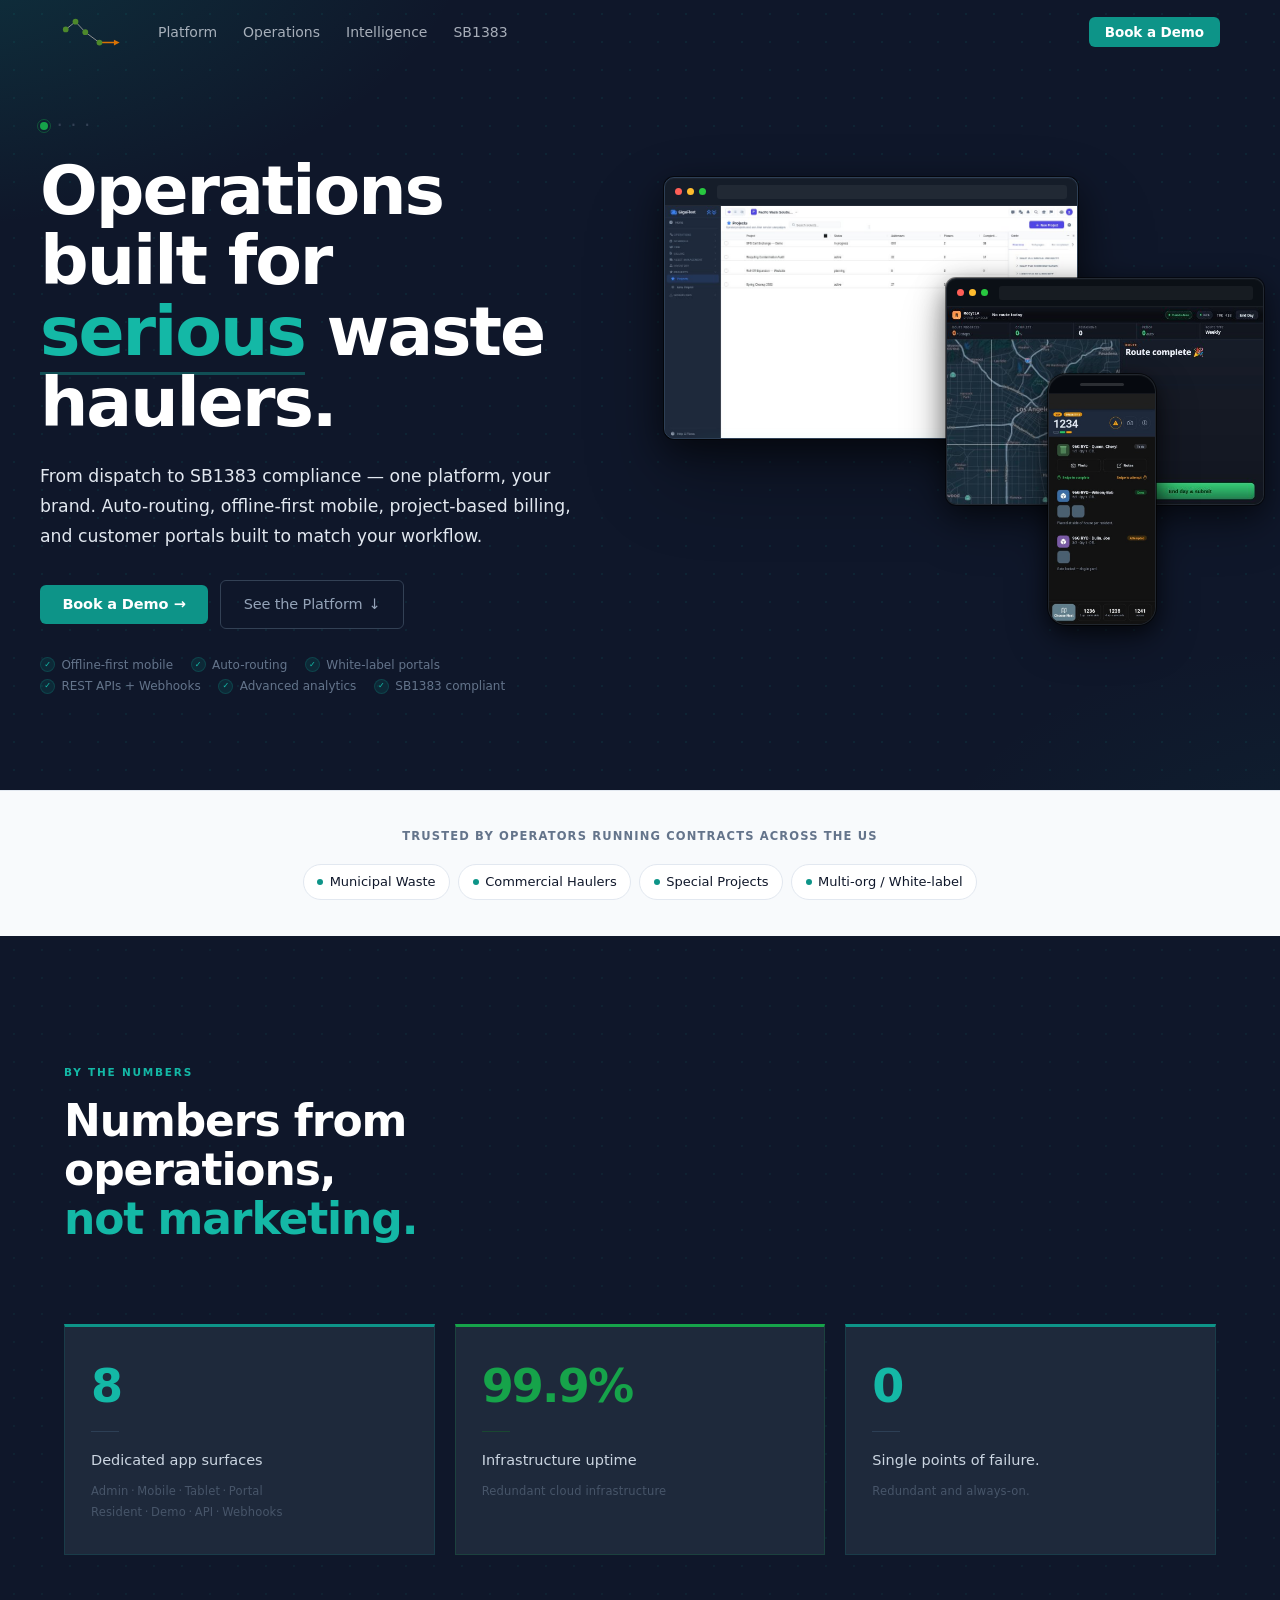
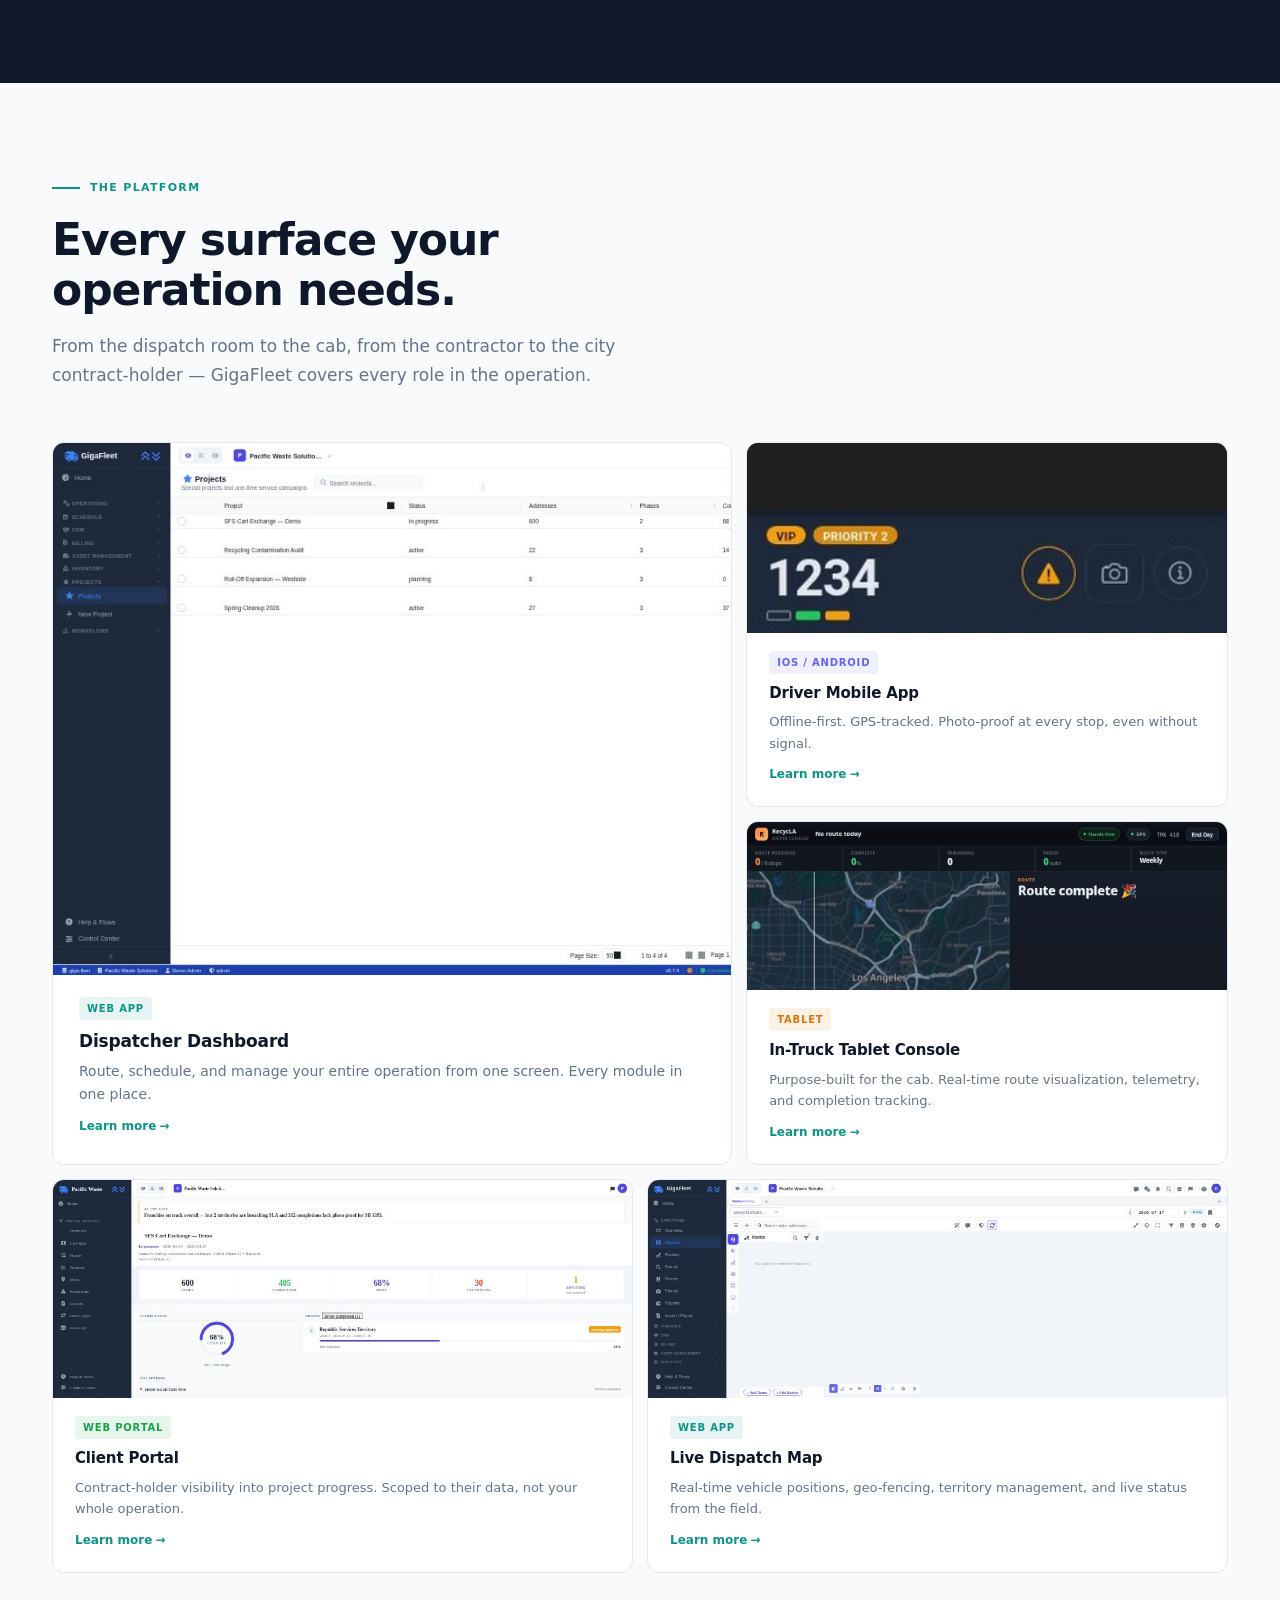
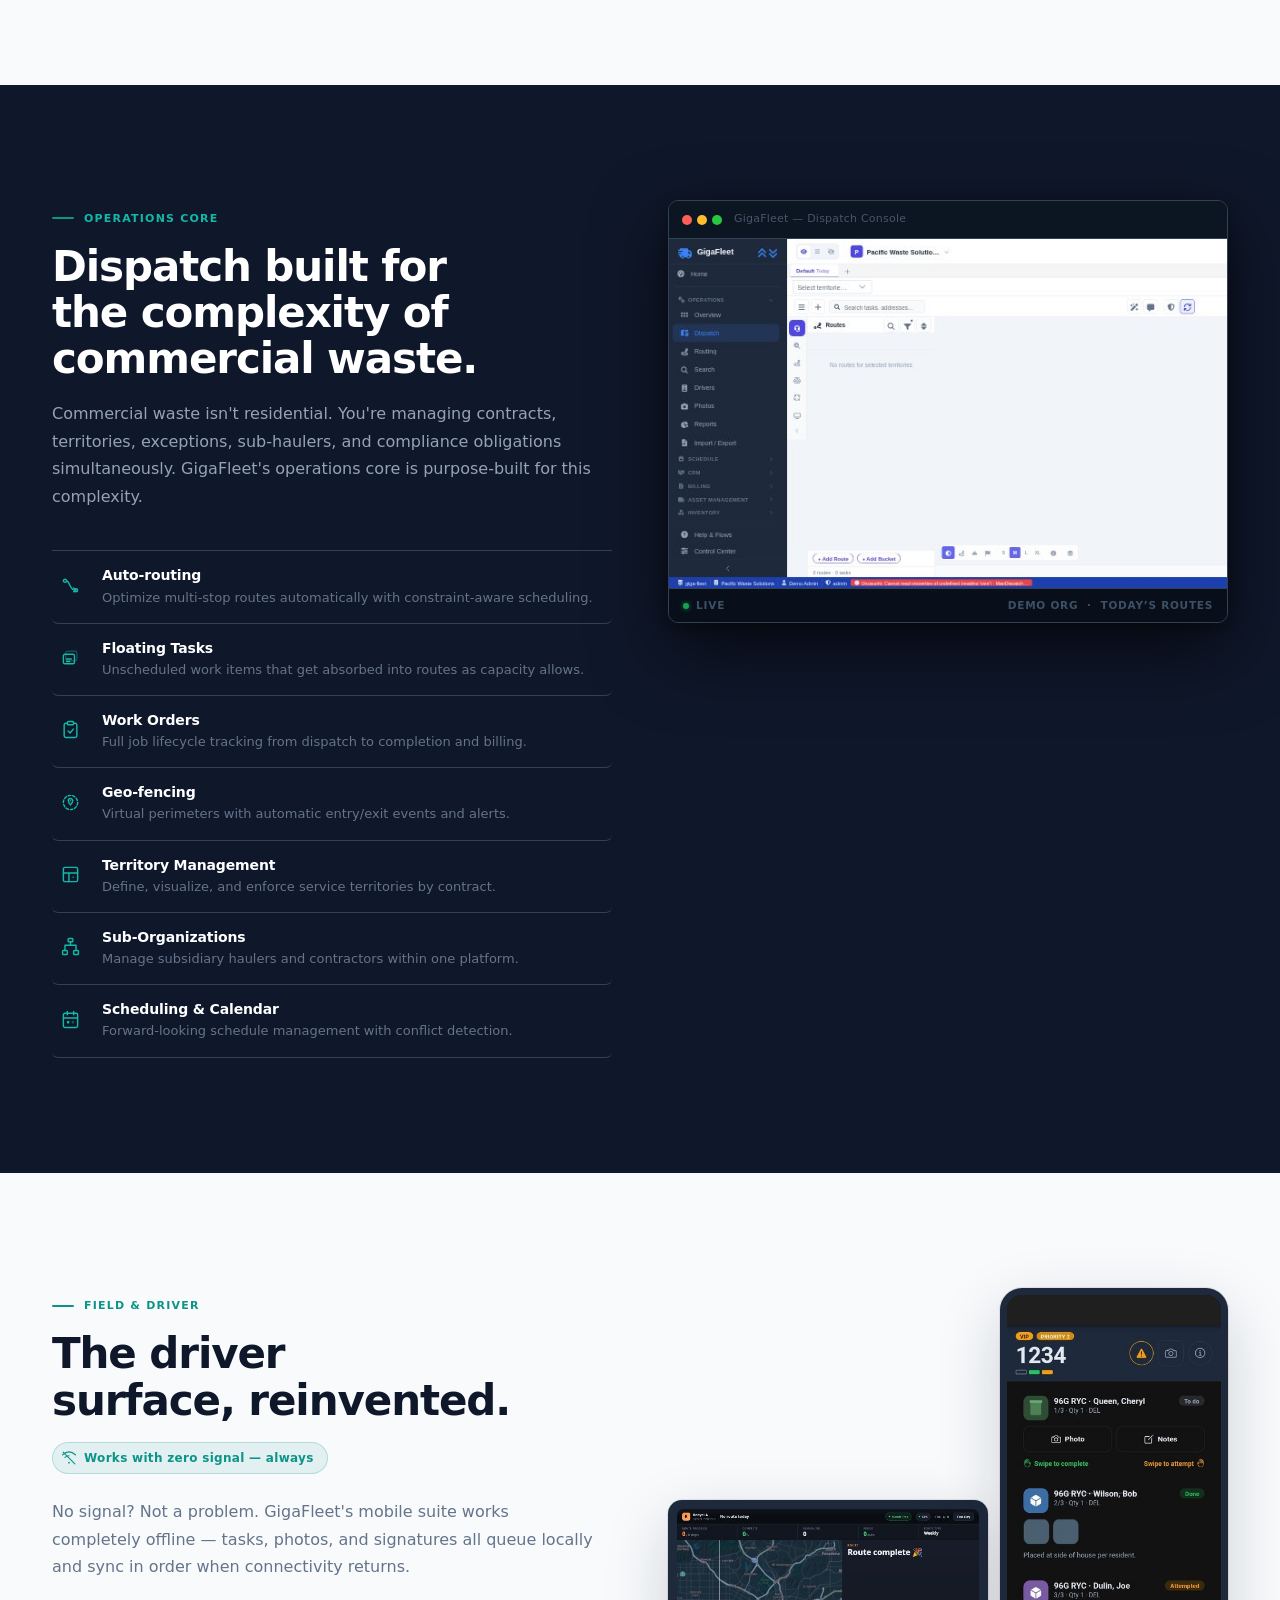
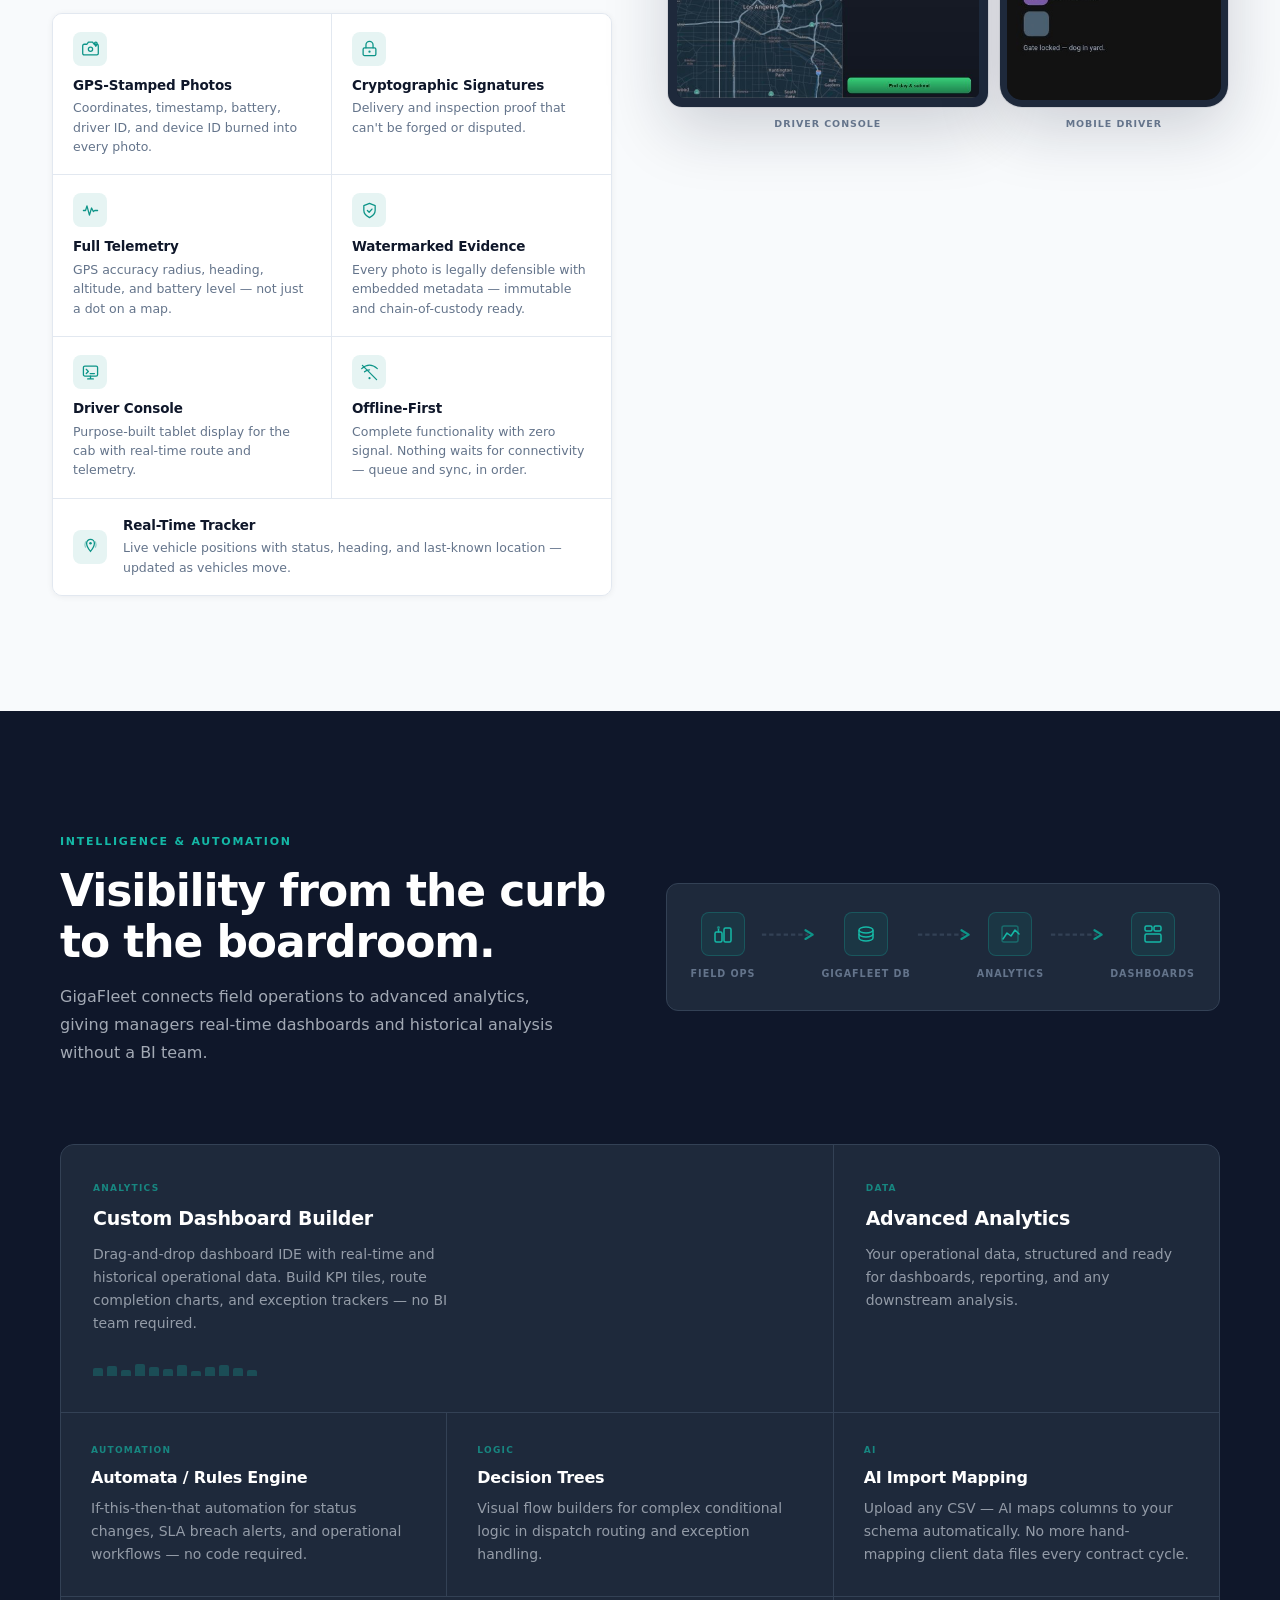
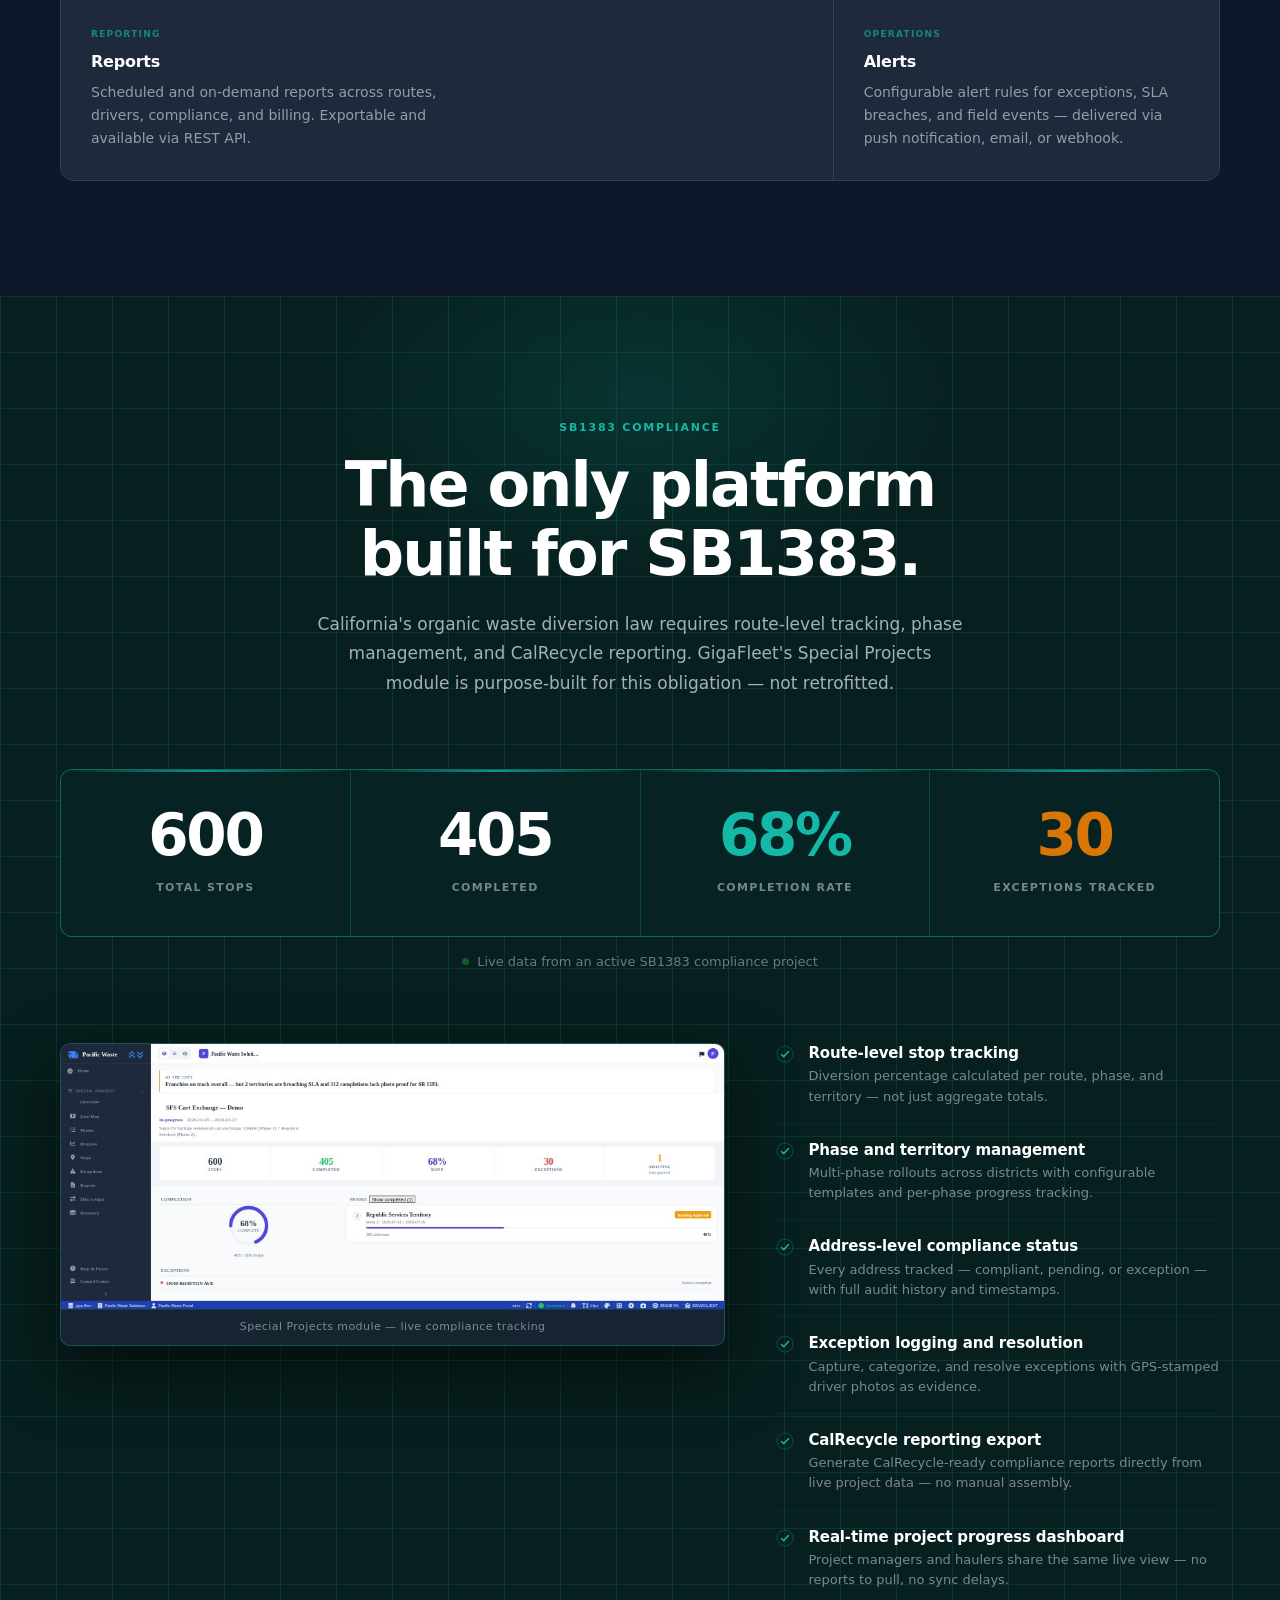
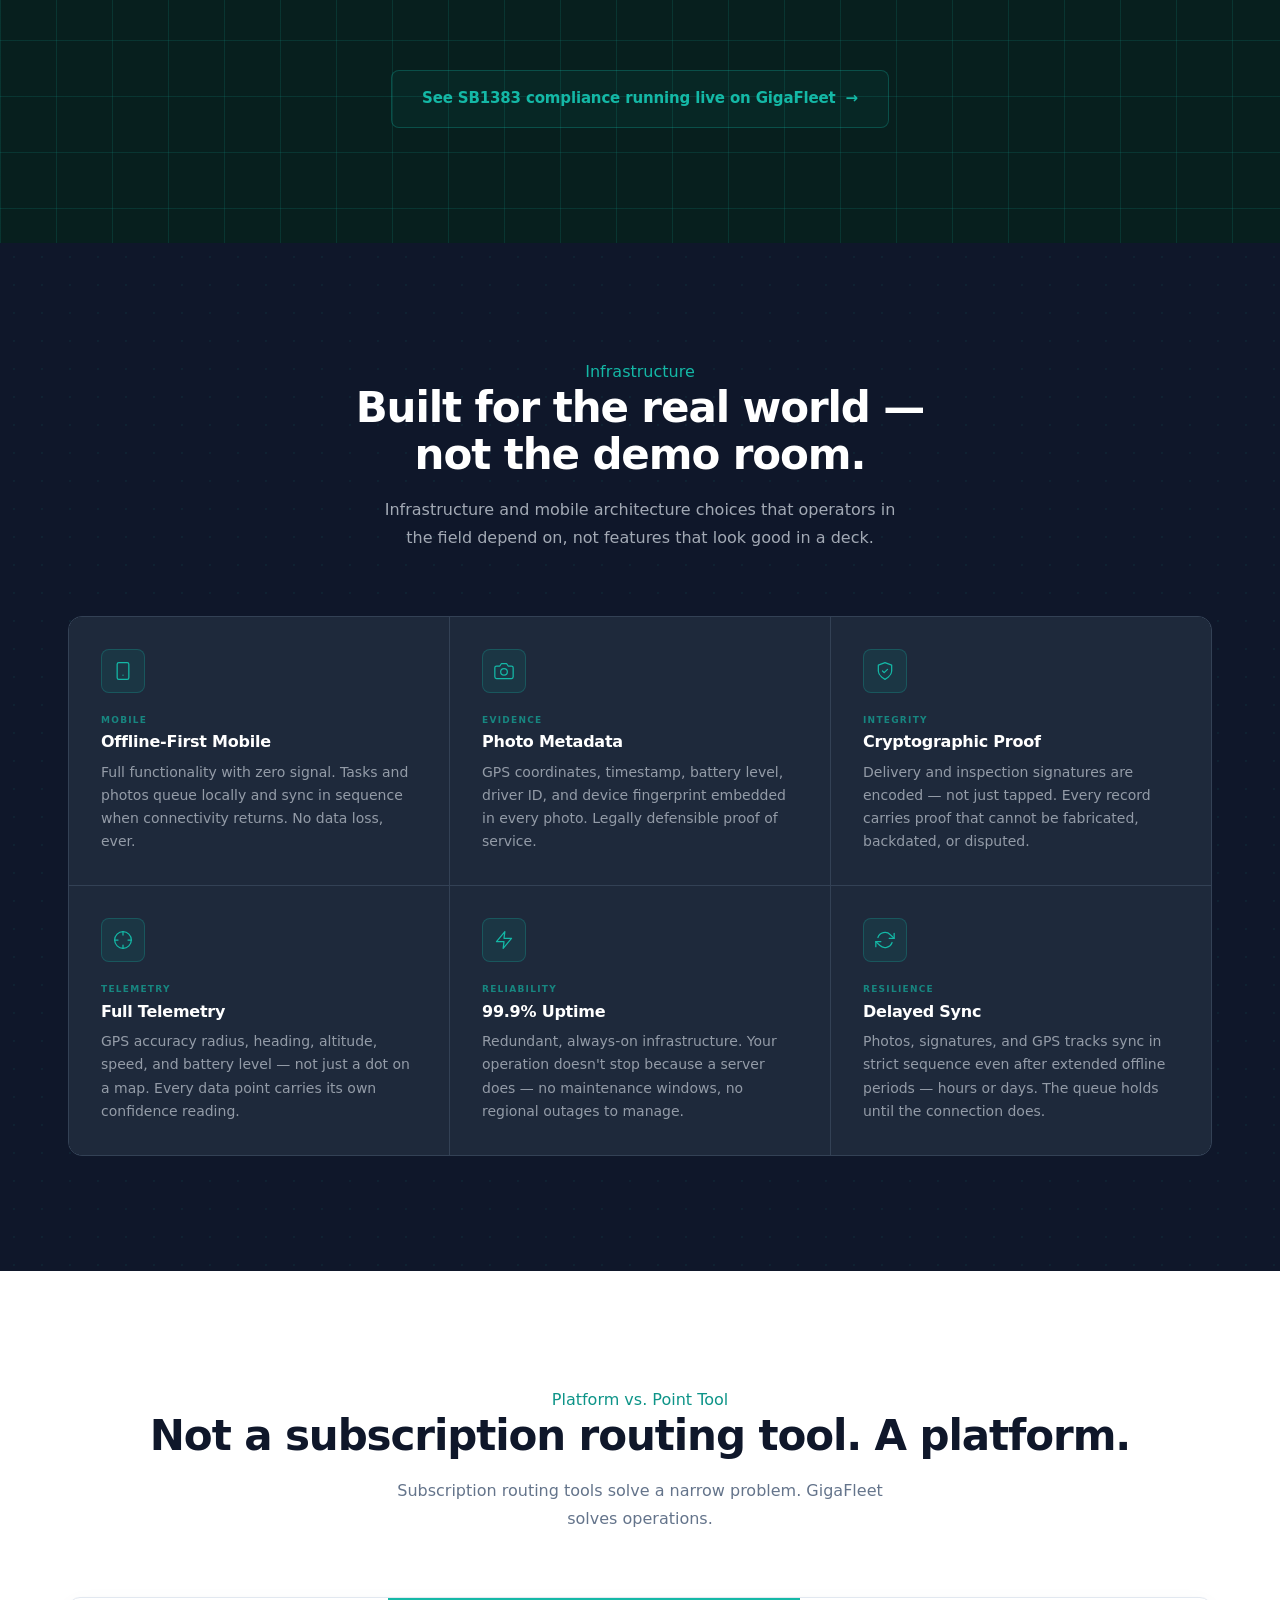
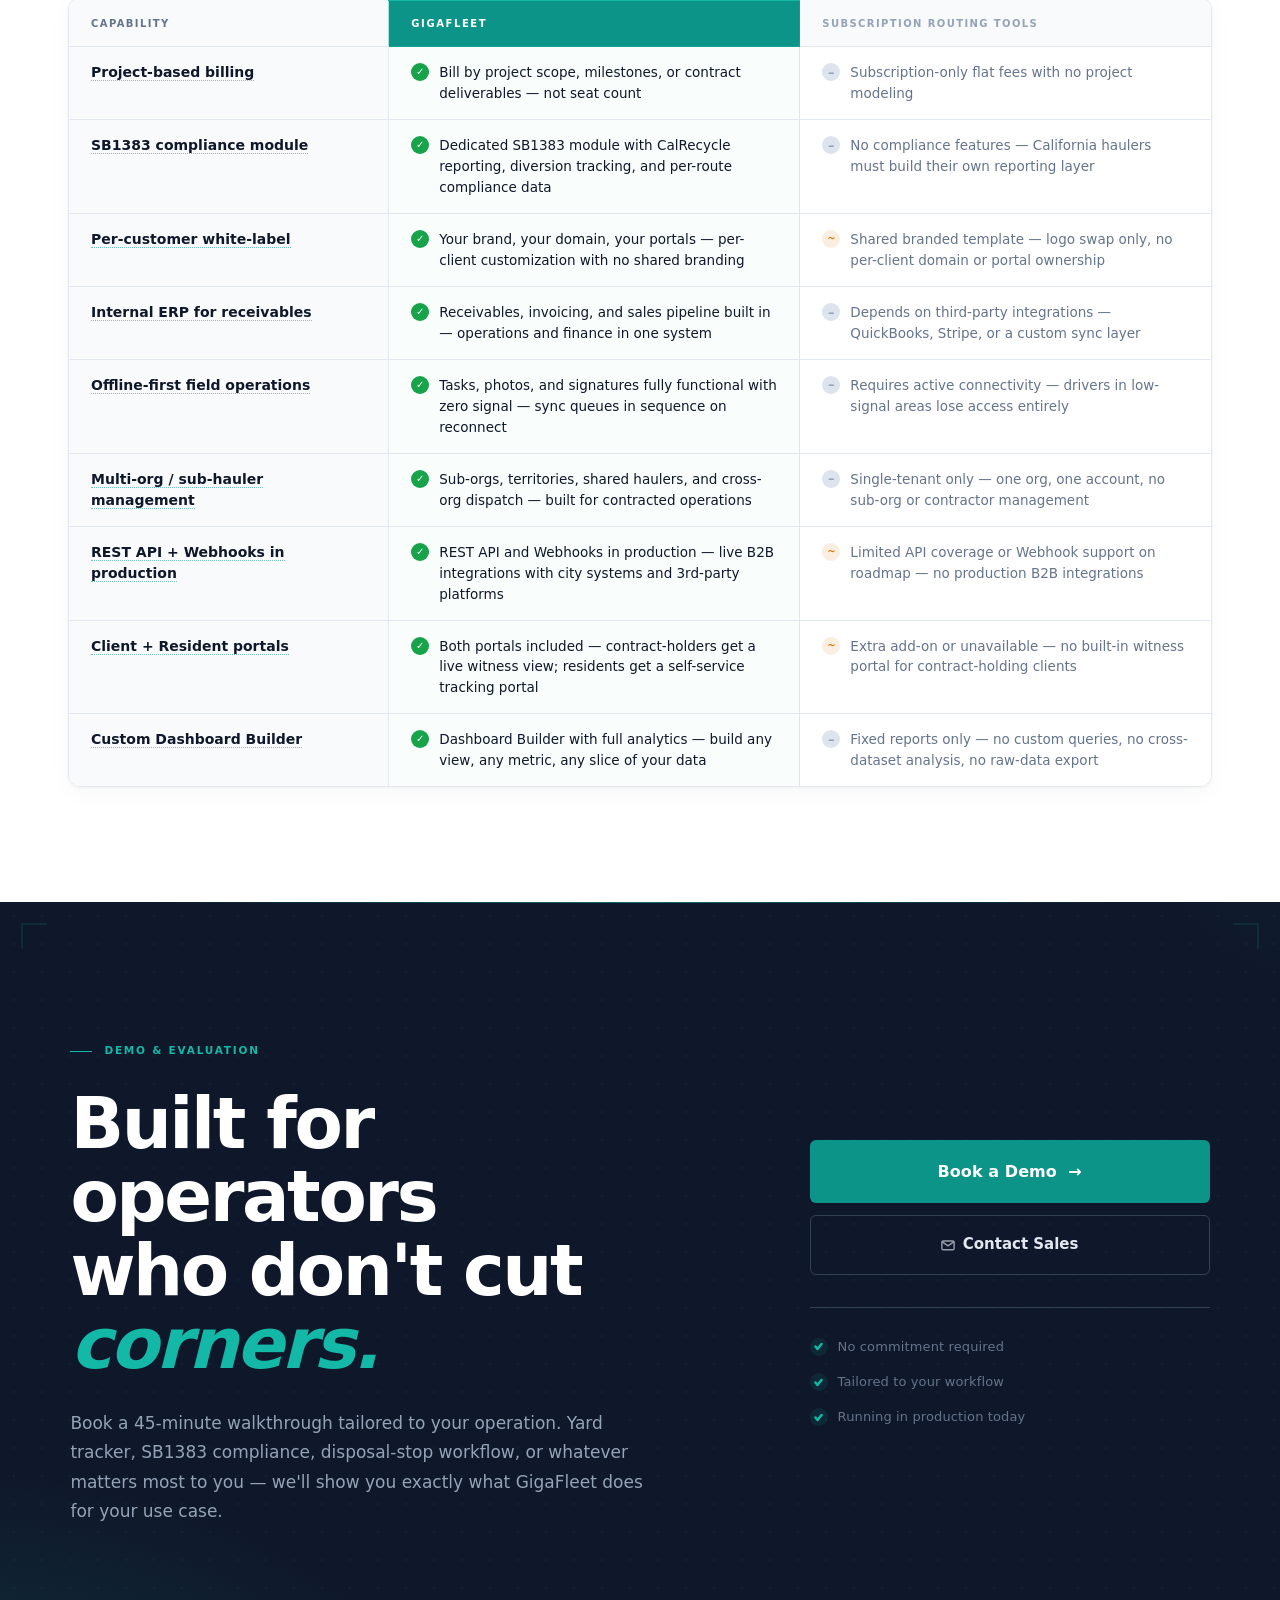
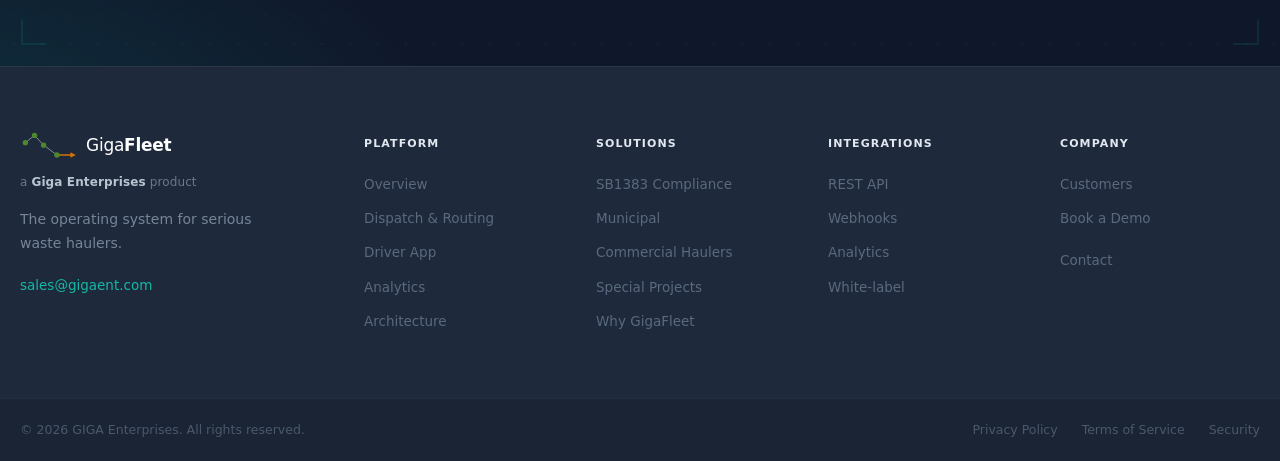
==== commit c1bdb4ac: "revert: drop logo pulse animation — back to clean static mark The traveling pulse read as an extra/5" ====
--- a/index.html
+++ b/index.html
@@ -90,7 +90,7 @@
             <circle cx="65" cy="32" r="8.5" fill="#4D892B"/>
             <circle cx="94" cy="63" r="8.5" fill="#4D892B"/>
             <circle cx="136" cy="94" r="8.5" fill="#4D892B"/>
-          <circle class="gf-logo-pulse" r="5" fill="#FBBF24"><animateMotion dur="2.6s" repeatCount="indefinite" path="M36,55 L65,32 L94,63 L136,94 L192,94"/><animate attributeName="opacity" dur="2.6s" repeatCount="indefinite" values="0;0;1;1;0" keyTimes="0;0.08;0.16;0.82;1"/></circle></svg>
+          </svg>
         </span>
       </a>
 
@@ -1245,7 +1245,7 @@
               <circle cx="65" cy="32" r="8.5" fill="#4D892B"/>
               <circle cx="94" cy="63" r="8.5" fill="#4D892B"/>
               <circle cx="136" cy="94" r="8.5" fill="#4D892B"/>
-            <circle class="gf-logo-pulse" r="5" fill="#FBBF24"><animateMotion dur="2.6s" repeatCount="indefinite" path="M36,55 L65,32 L94,63 L136,94 L192,94"/><animate attributeName="opacity" dur="2.6s" repeatCount="indefinite" values="0;0;1;1;0" keyTimes="0;0.08;0.16;0.82;1"/></circle></svg>
+            </svg>
           </span>
           <span class="nav-logo__wordmark">Giga<strong>Fleet</strong></span>
         </a>
--- a/css/style.css
+++ b/css/style.css
@@ -1171,5 +1171,3 @@
 .gf-modal__fallback { margin-top: 0.85rem; text-align: center; font-size: 13px; color: #94A3B8; }
 .gf-modal__fallback a { color: var(--teal-light, #14B8A6); }
 
-/* Animated logo pulse — flows along the trend line into the arrow (#logo) */
-@media (prefers-reduced-motion: reduce) { .gf-logo-pulse { display: none; } }
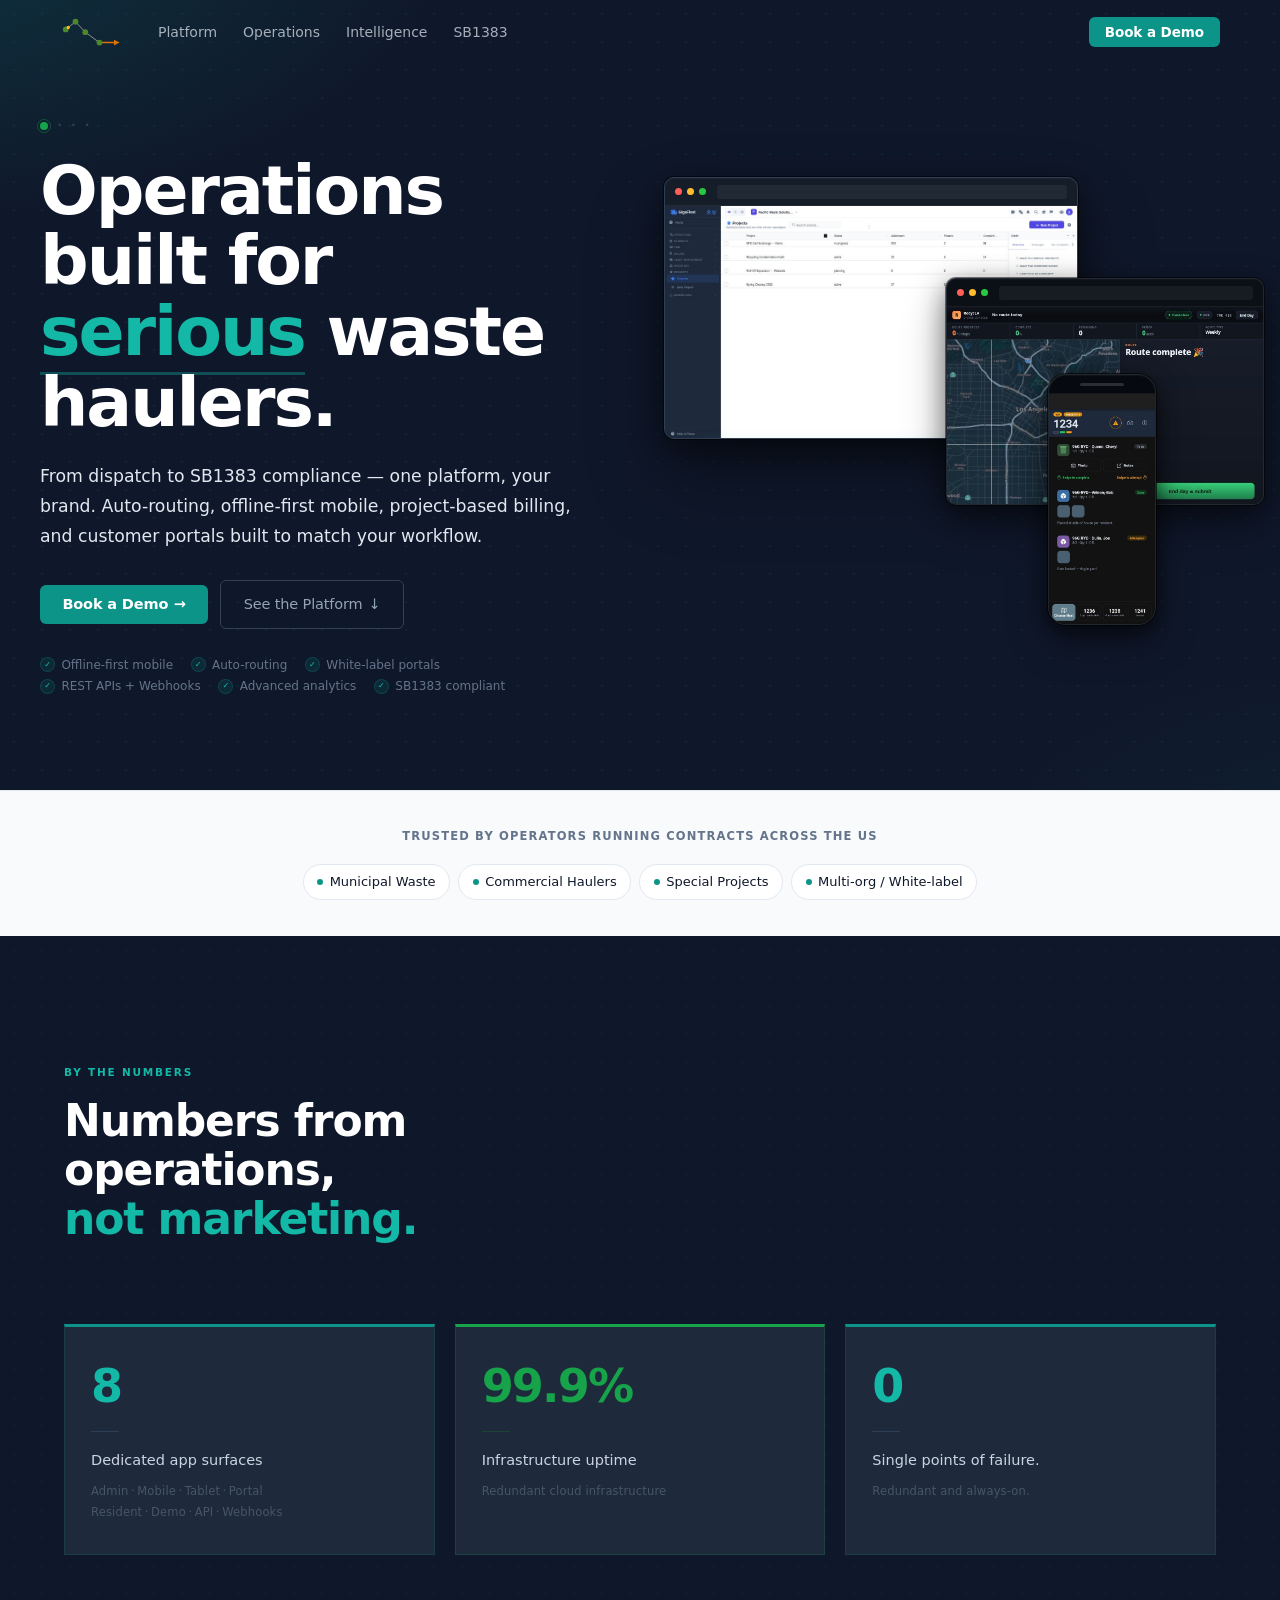
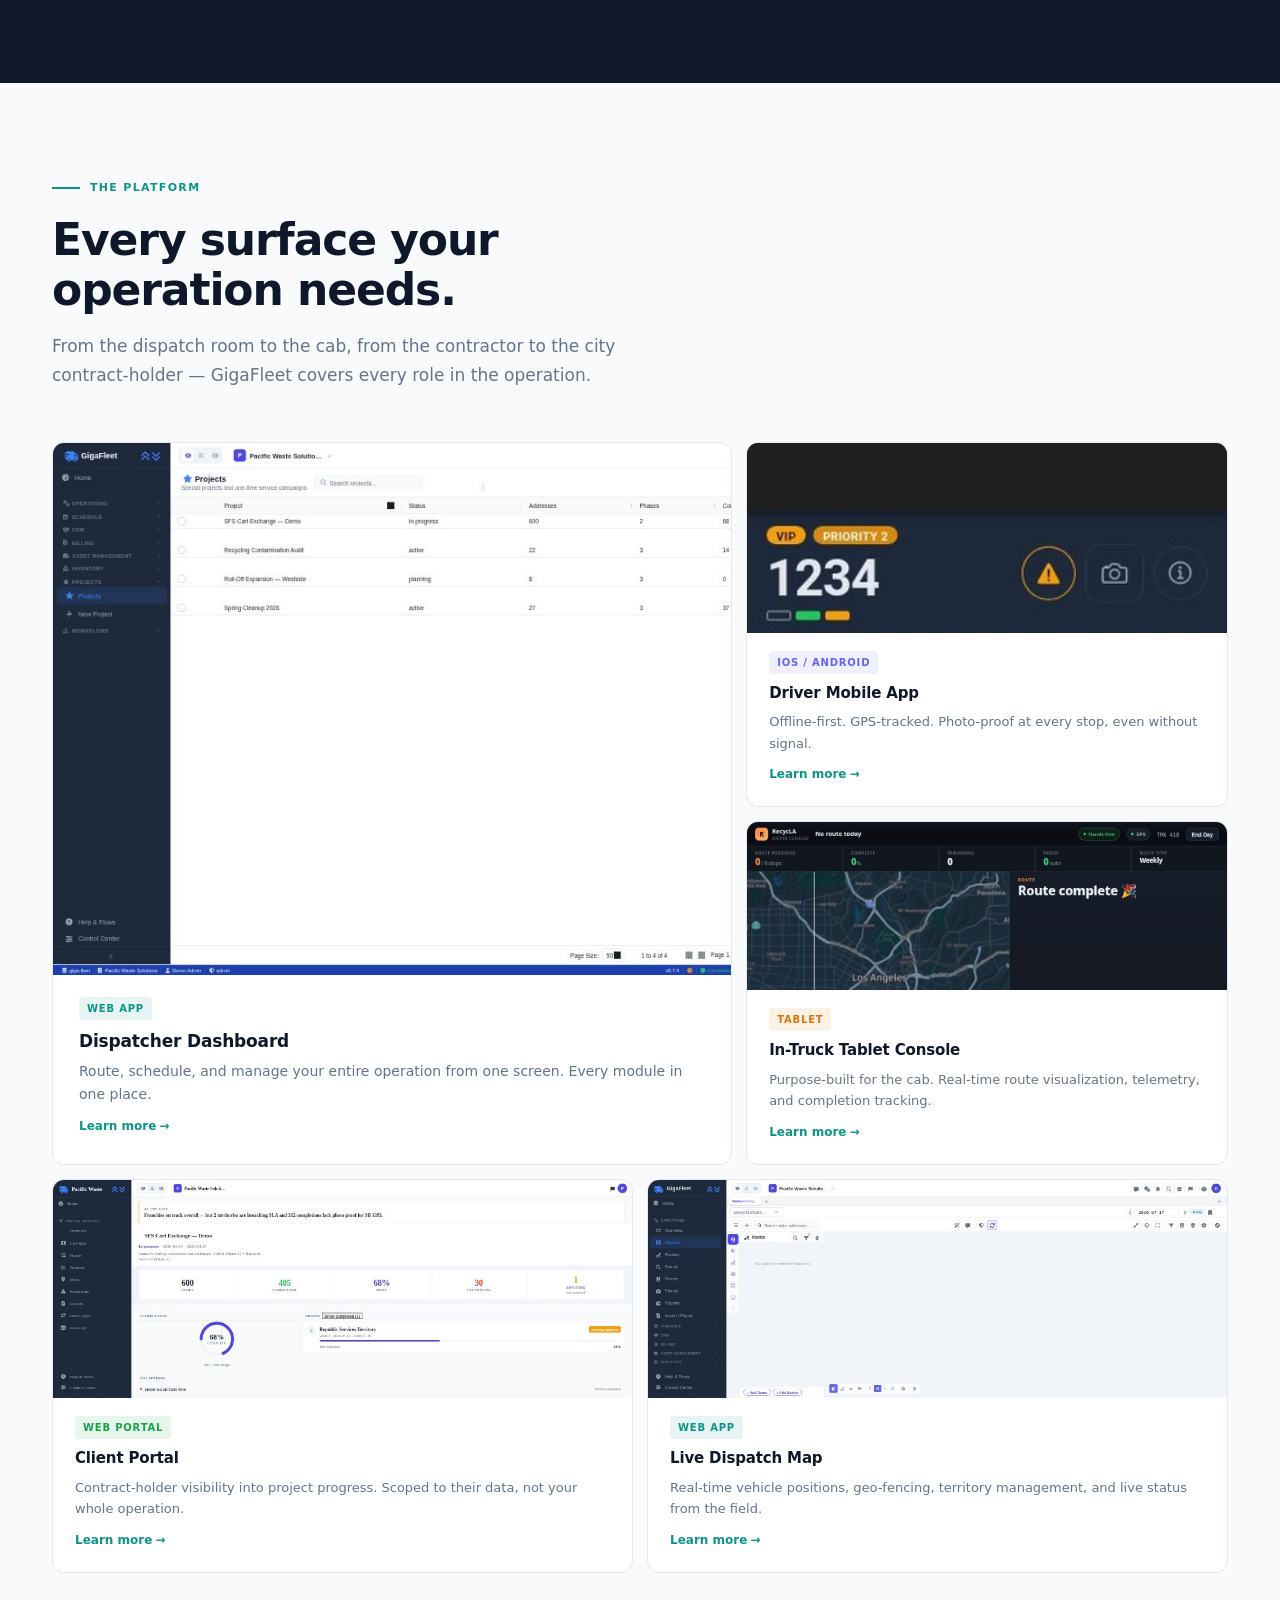
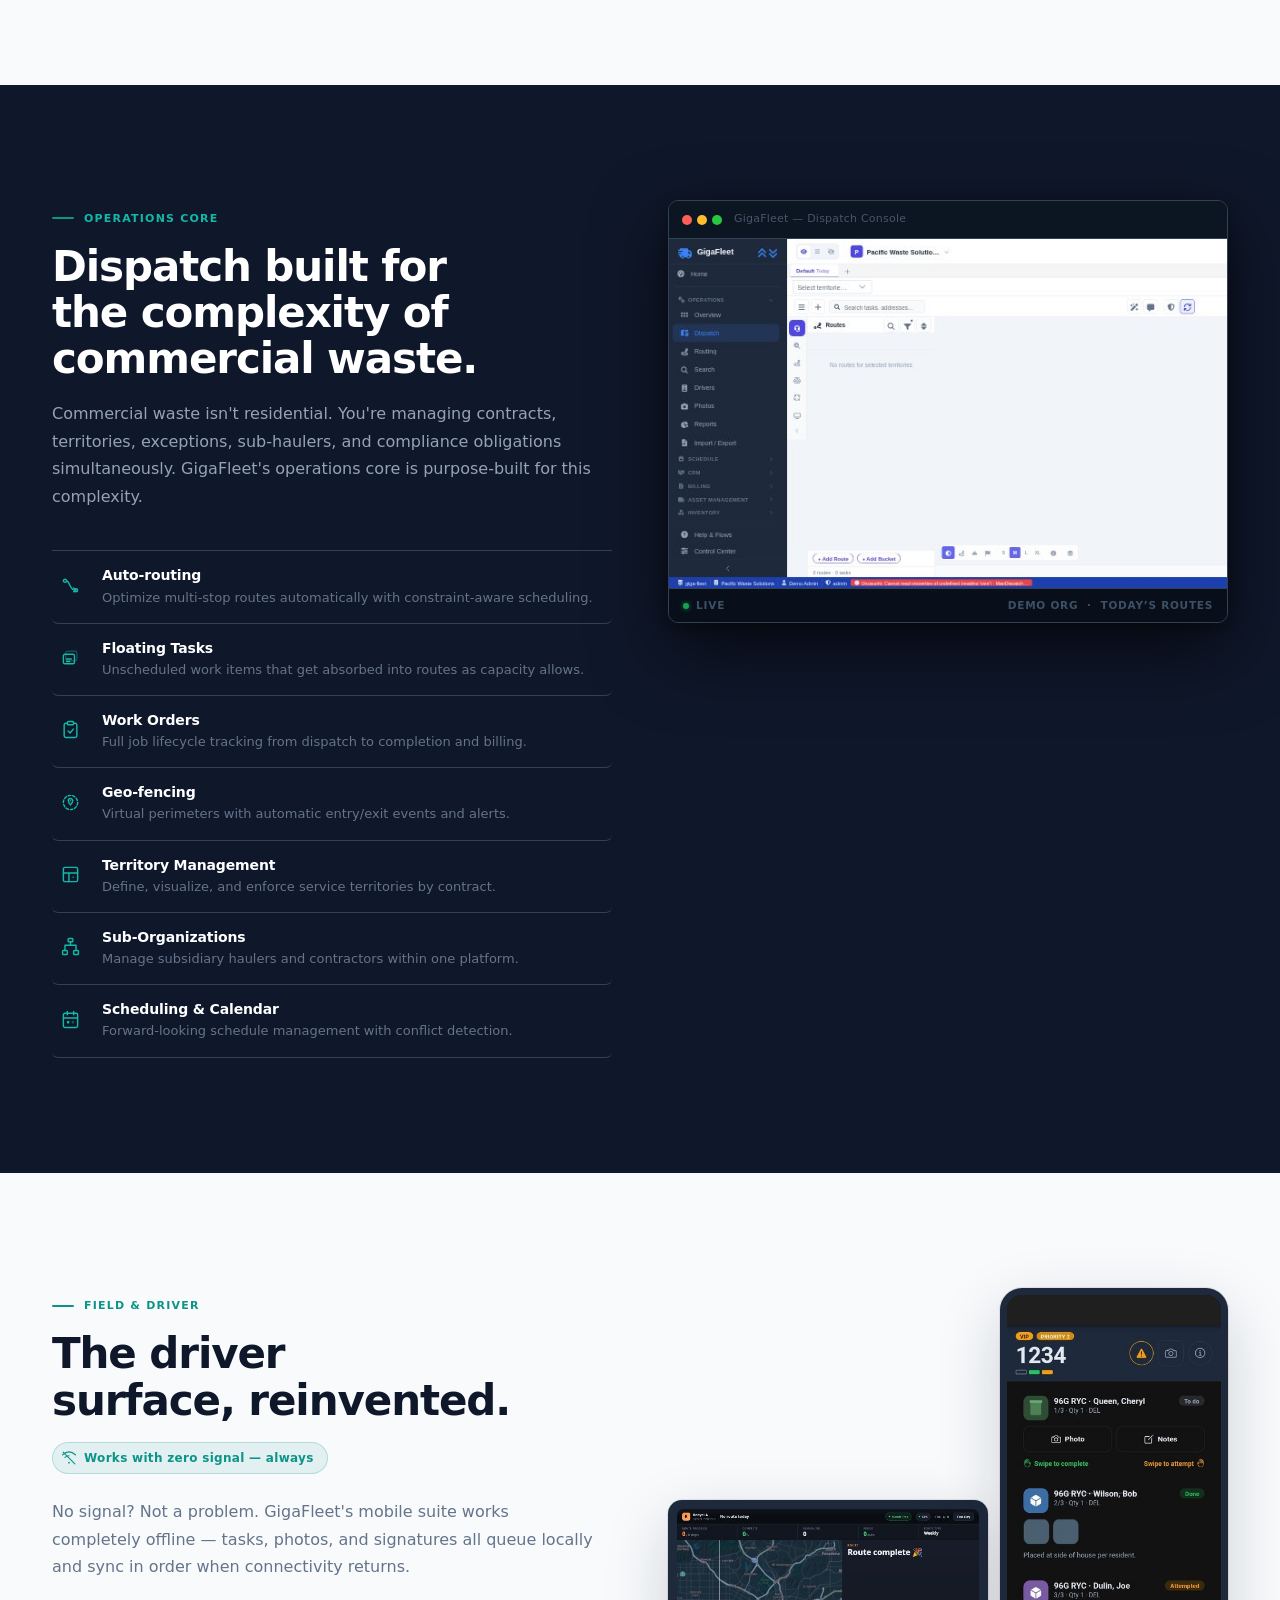
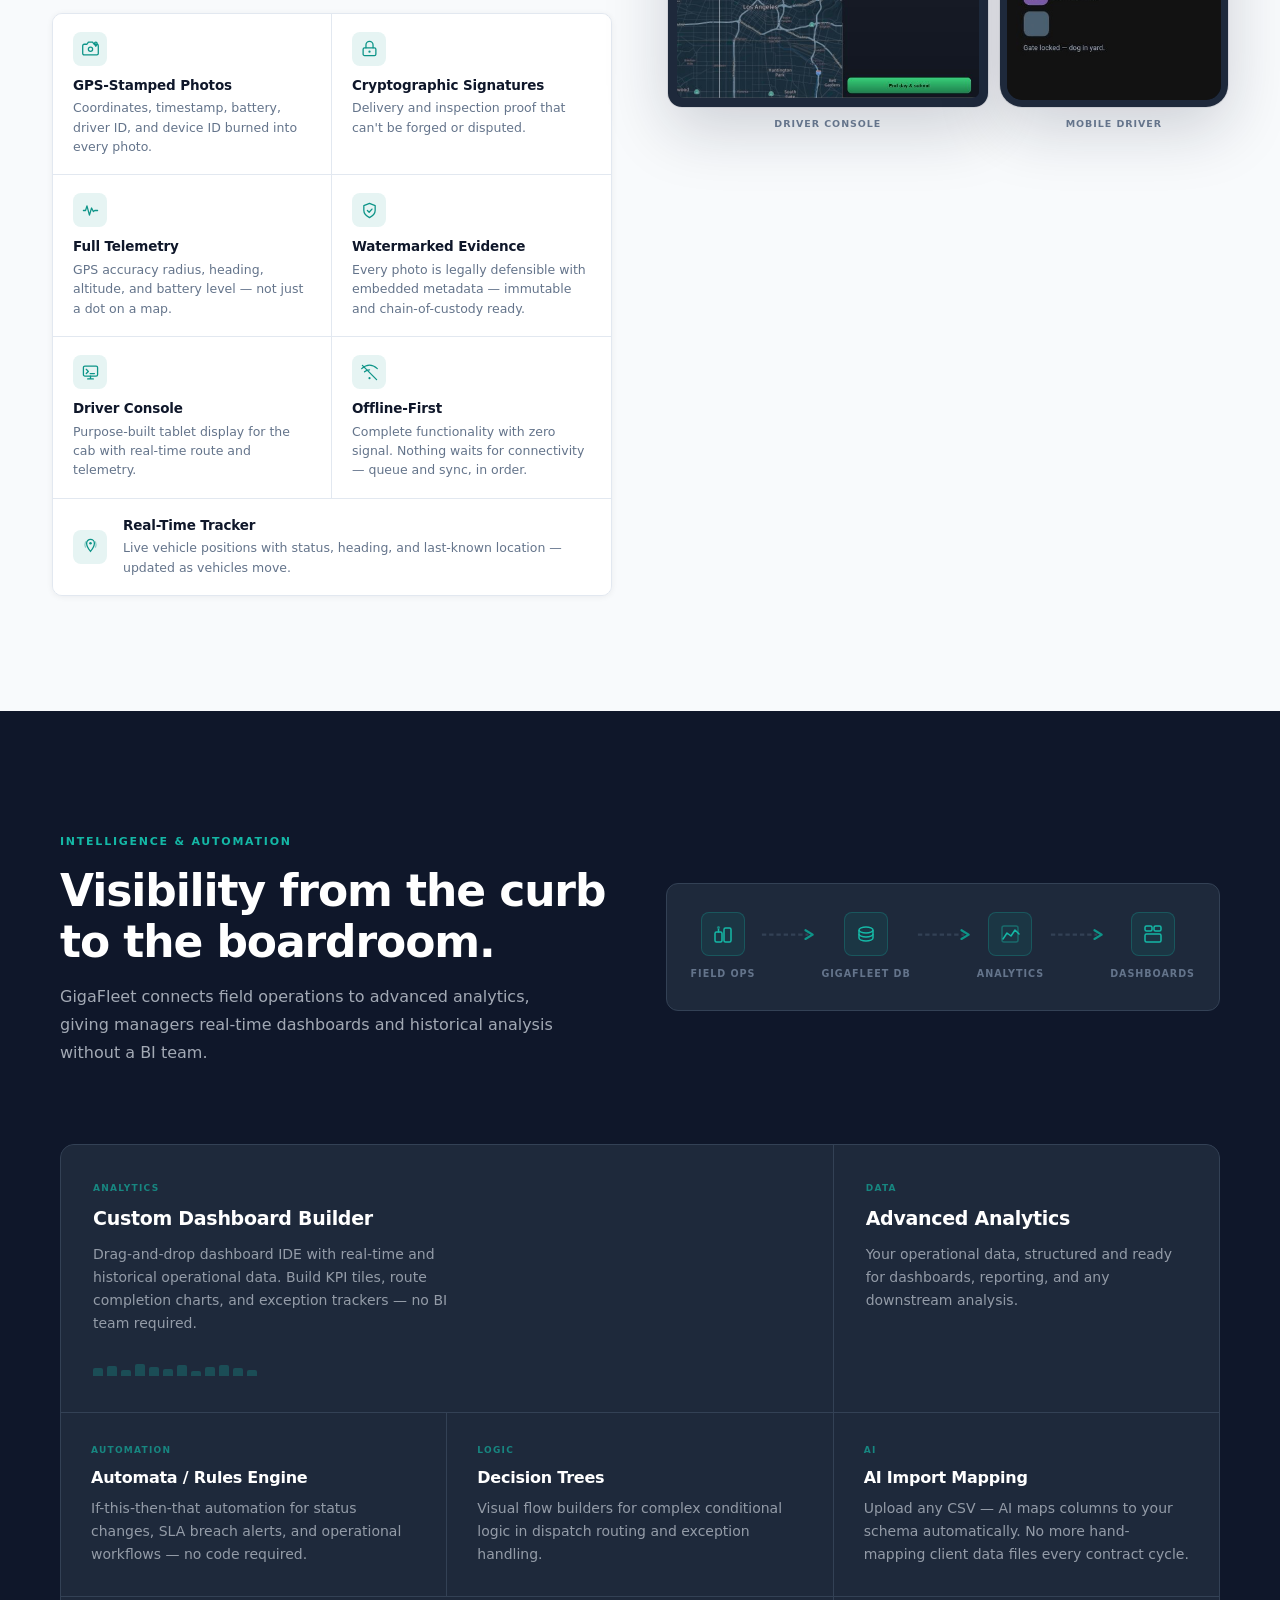
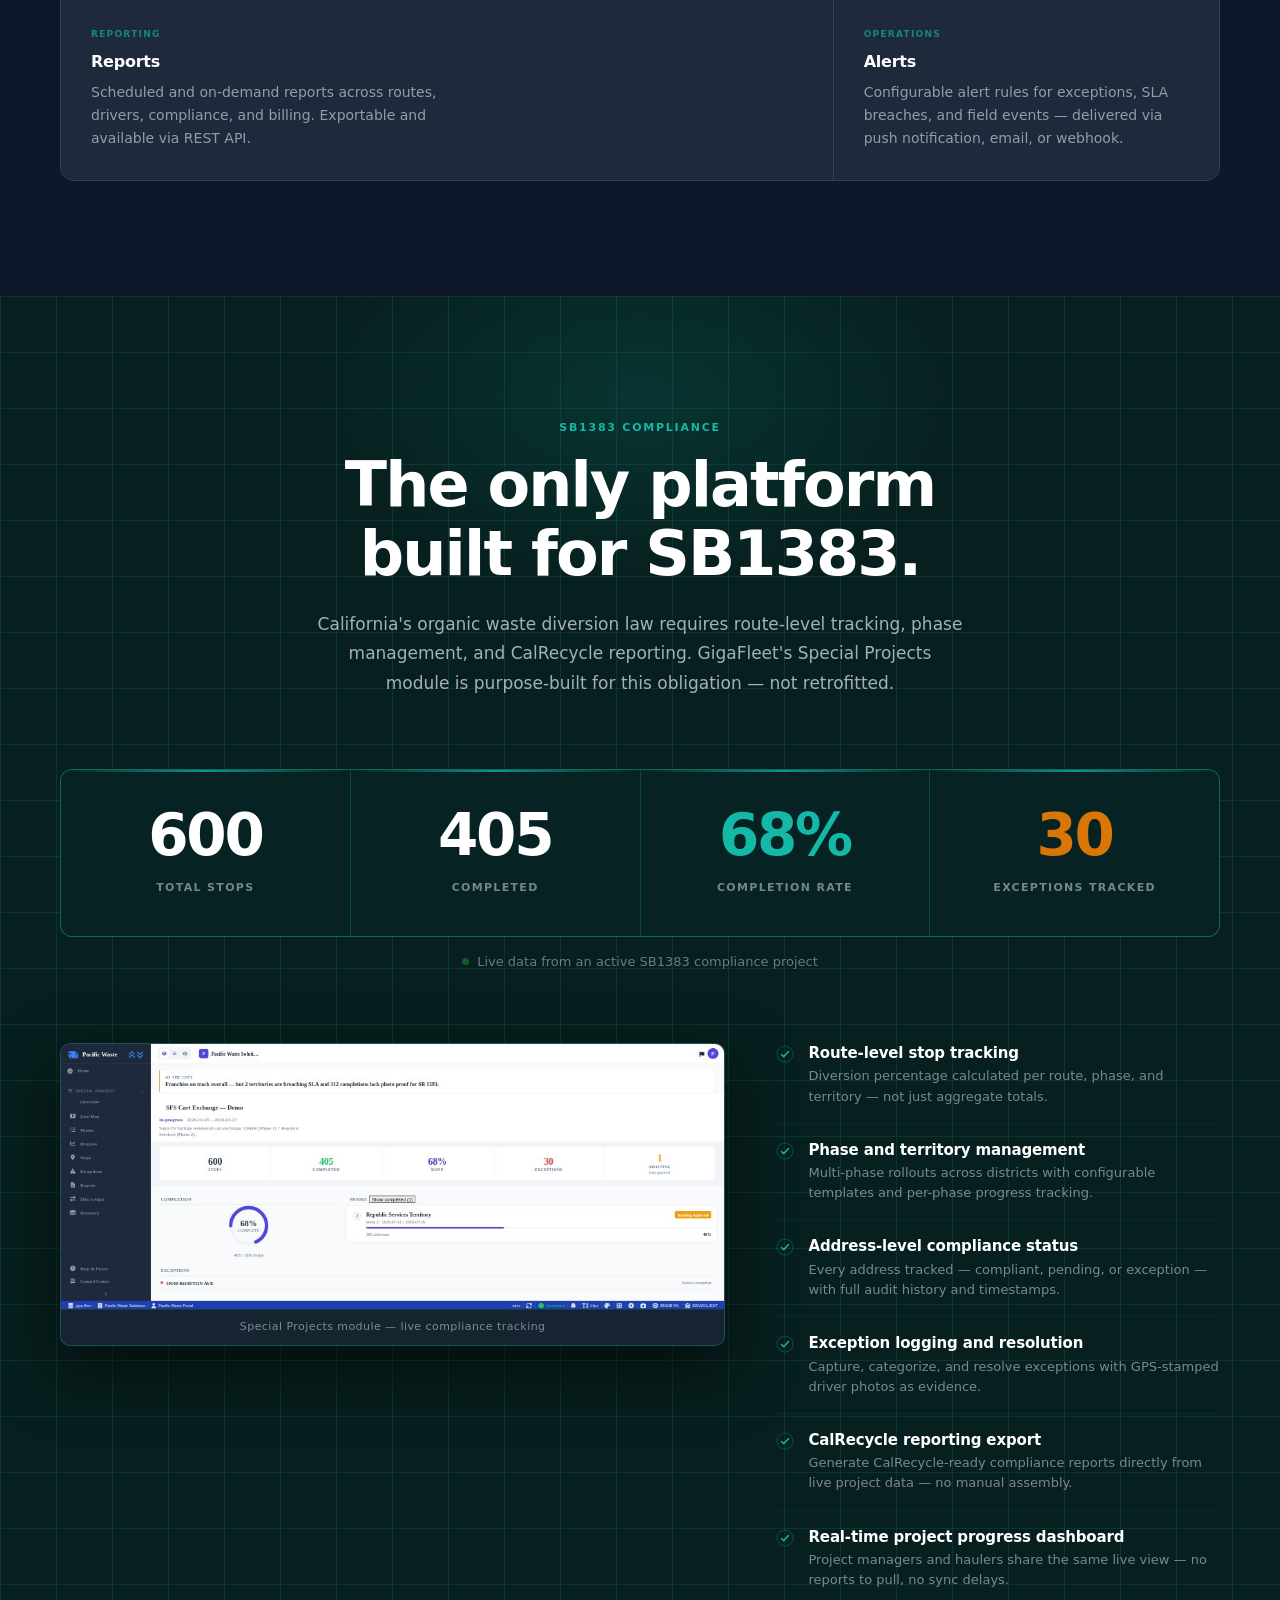
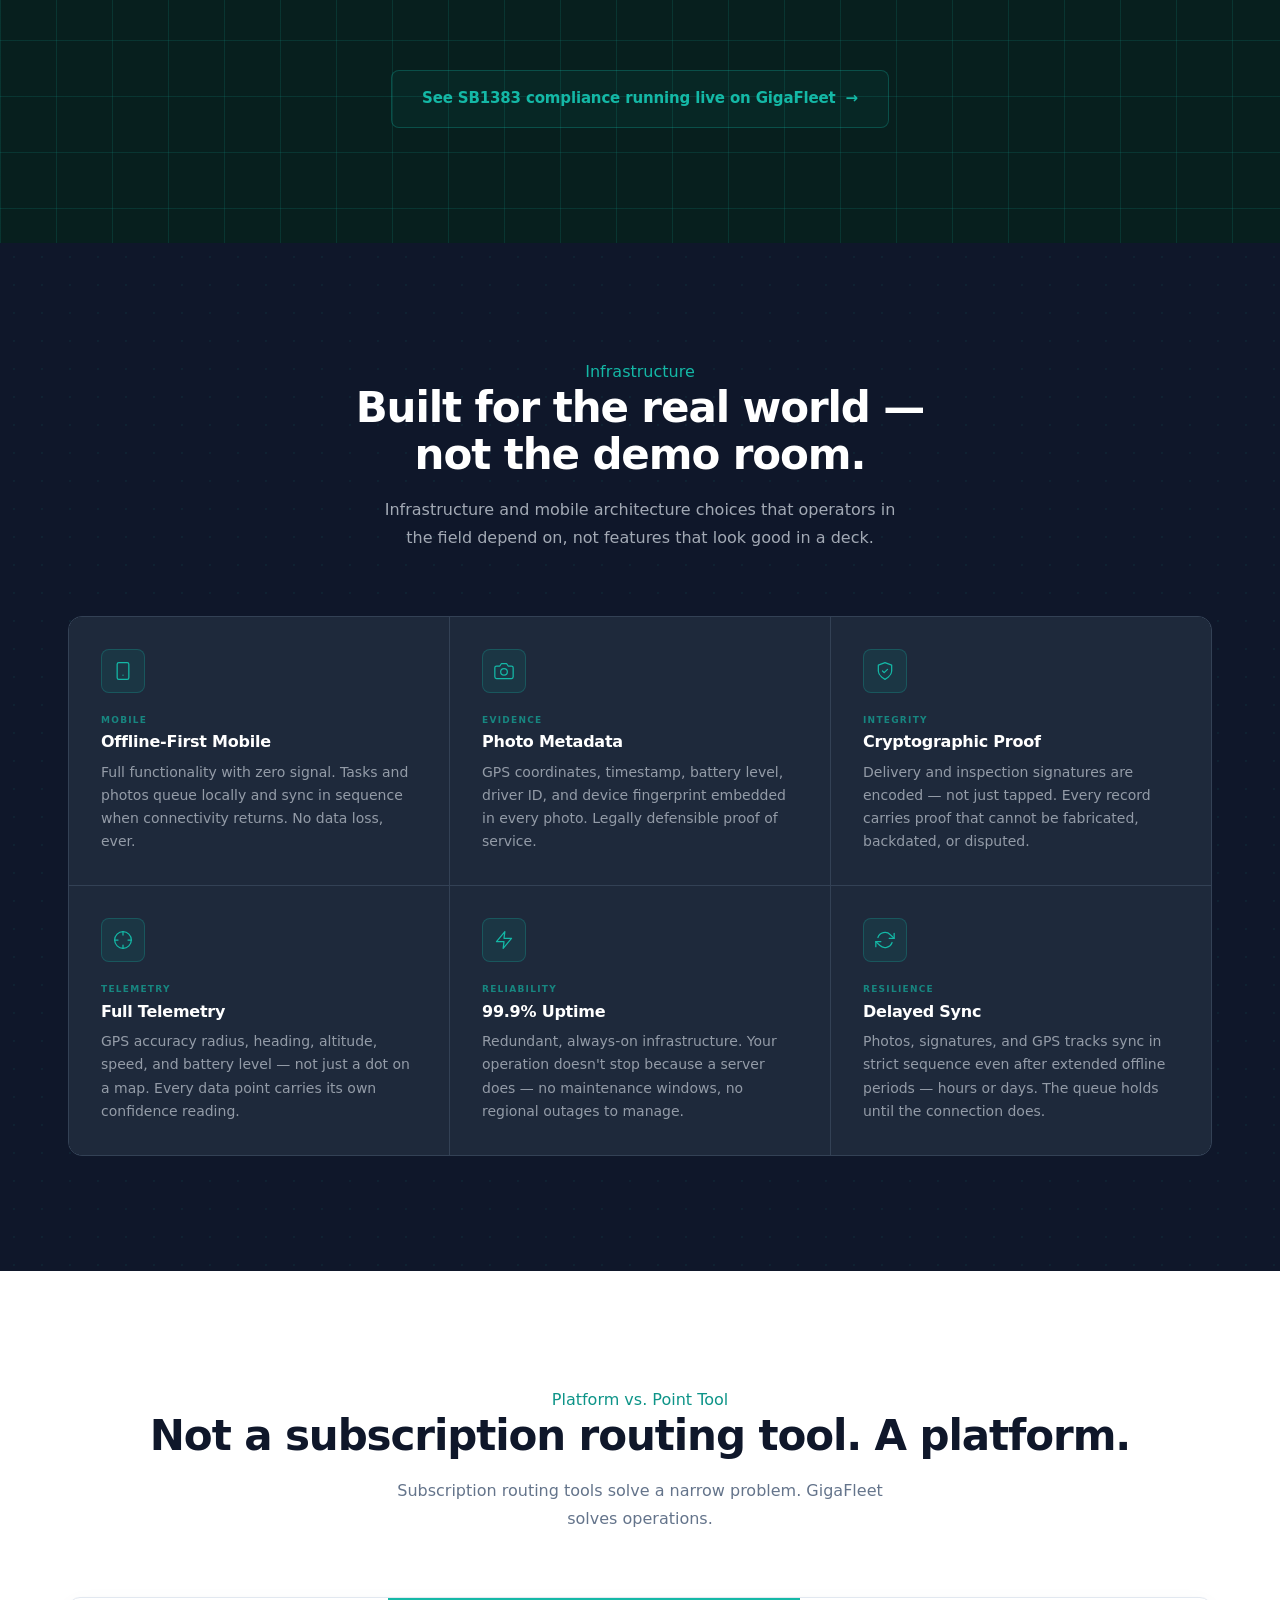
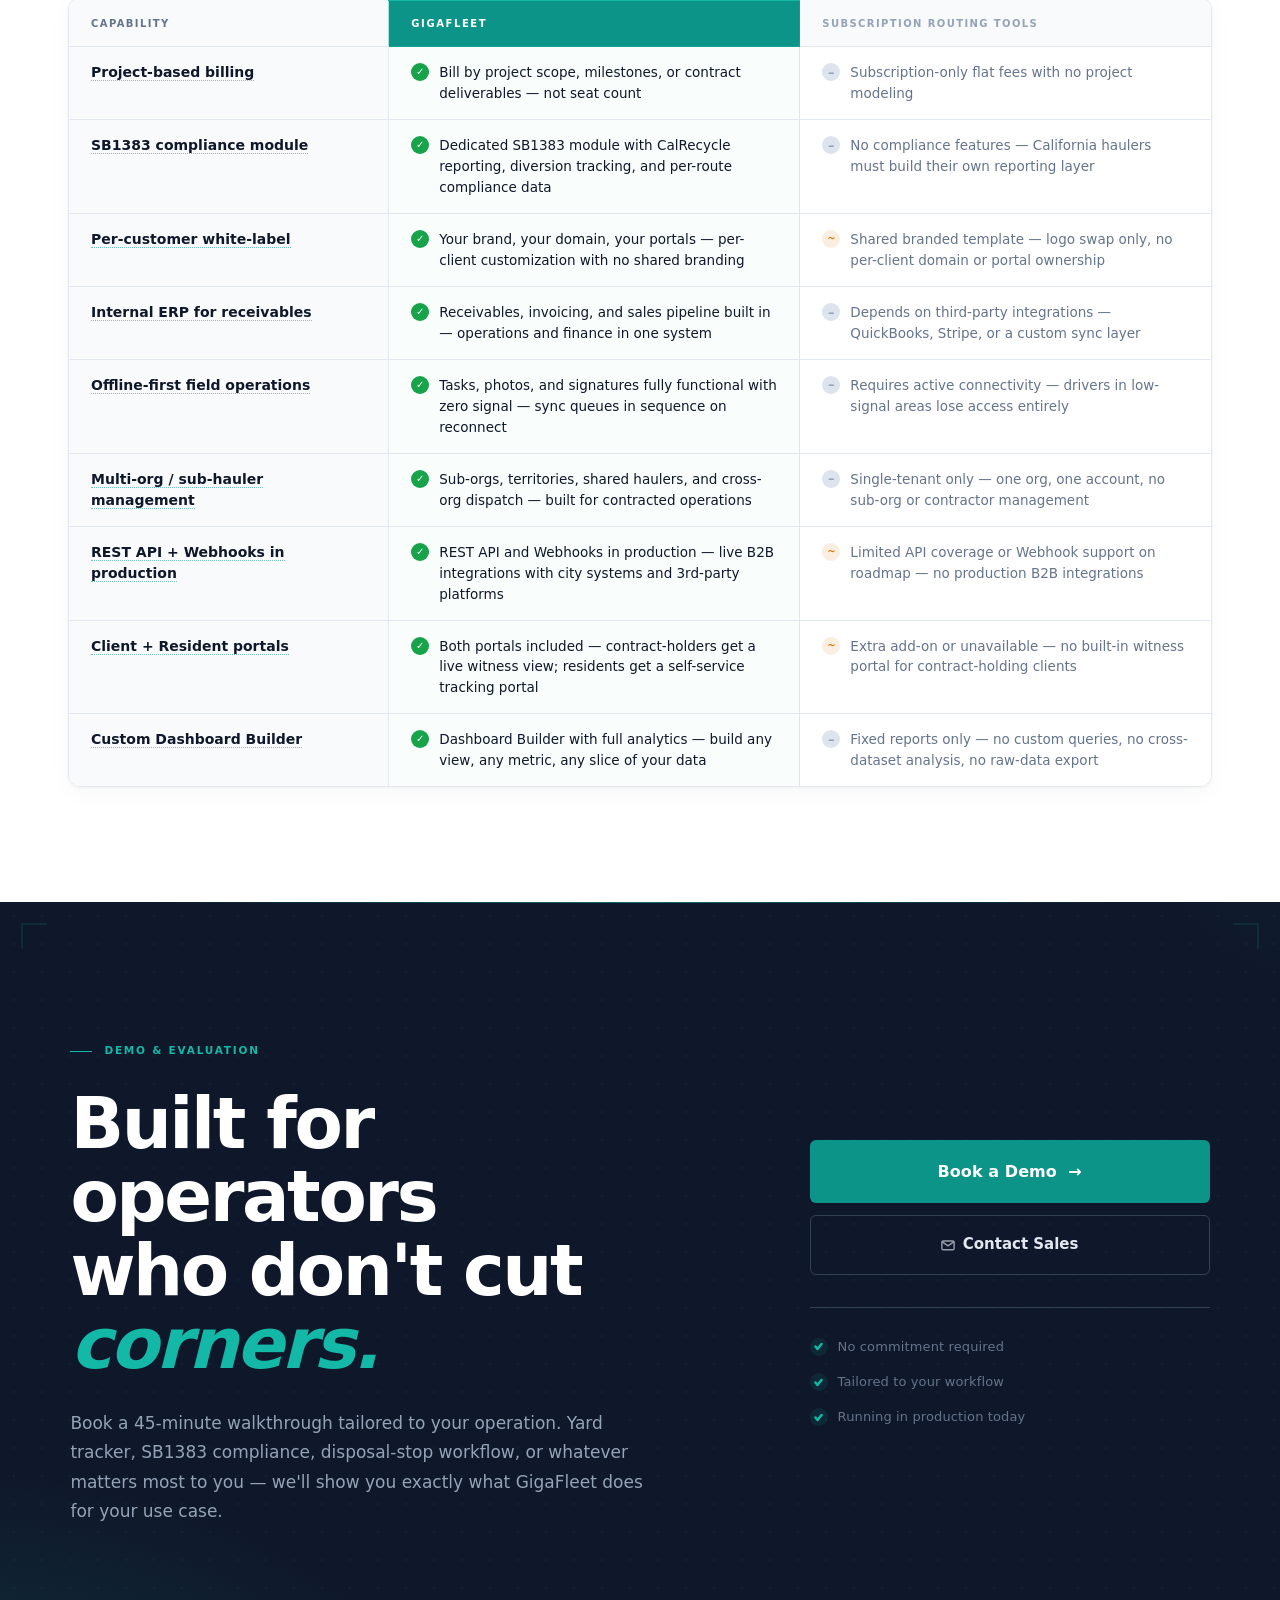
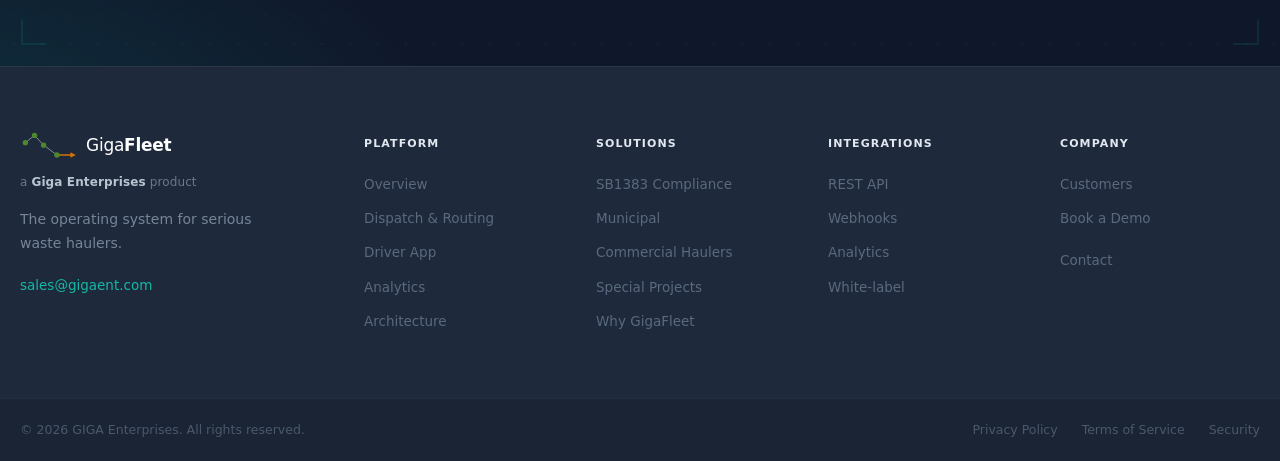
==== commit d0143539: "Revert "revert: drop logo pulse animation — back to clean static mark" This reverts commit c1bdb4ac4" ====
--- a/index.html
+++ b/index.html
@@ -90,7 +90,7 @@
             <circle cx="65" cy="32" r="8.5" fill="#4D892B"/>
             <circle cx="94" cy="63" r="8.5" fill="#4D892B"/>
             <circle cx="136" cy="94" r="8.5" fill="#4D892B"/>
-          </svg>
+          <circle class="gf-logo-pulse" r="5" fill="#FBBF24"><animateMotion dur="2.6s" repeatCount="indefinite" path="M36,55 L65,32 L94,63 L136,94 L192,94"/><animate attributeName="opacity" dur="2.6s" repeatCount="indefinite" values="0;0;1;1;0" keyTimes="0;0.08;0.16;0.82;1"/></circle></svg>
         </span>
       </a>
 
@@ -1245,7 +1245,7 @@
               <circle cx="65" cy="32" r="8.5" fill="#4D892B"/>
               <circle cx="94" cy="63" r="8.5" fill="#4D892B"/>
               <circle cx="136" cy="94" r="8.5" fill="#4D892B"/>
-            </svg>
+            <circle class="gf-logo-pulse" r="5" fill="#FBBF24"><animateMotion dur="2.6s" repeatCount="indefinite" path="M36,55 L65,32 L94,63 L136,94 L192,94"/><animate attributeName="opacity" dur="2.6s" repeatCount="indefinite" values="0;0;1;1;0" keyTimes="0;0.08;0.16;0.82;1"/></circle></svg>
           </span>
           <span class="nav-logo__wordmark">Giga<strong>Fleet</strong></span>
         </a>
--- a/css/style.css
+++ b/css/style.css
@@ -1171,3 +1171,5 @@
 .gf-modal__fallback { margin-top: 0.85rem; text-align: center; font-size: 13px; color: #94A3B8; }
 .gf-modal__fallback a { color: var(--teal-light, #14B8A6); }
 
+/* Animated logo pulse — flows along the trend line into the arrow (#logo) */
+@media (prefers-reduced-motion: reduce) { .gf-logo-pulse { display: none; } }
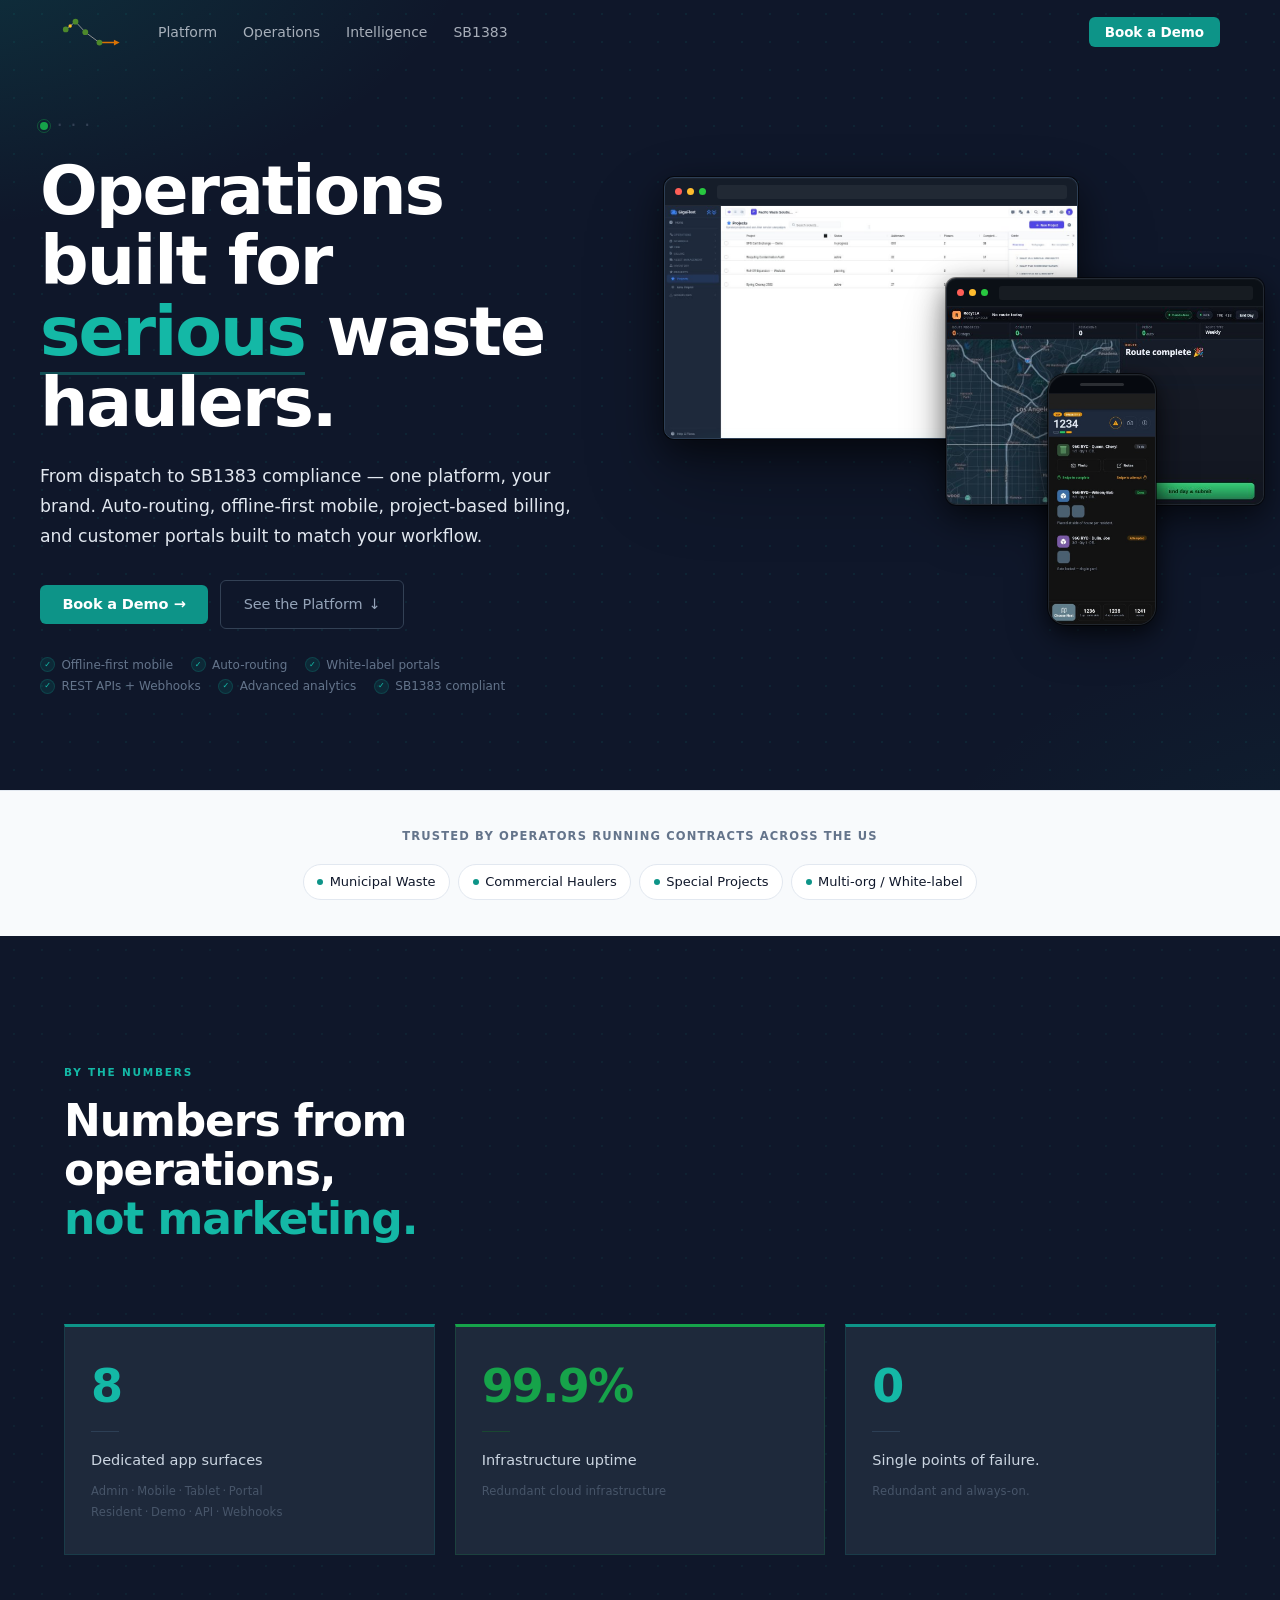
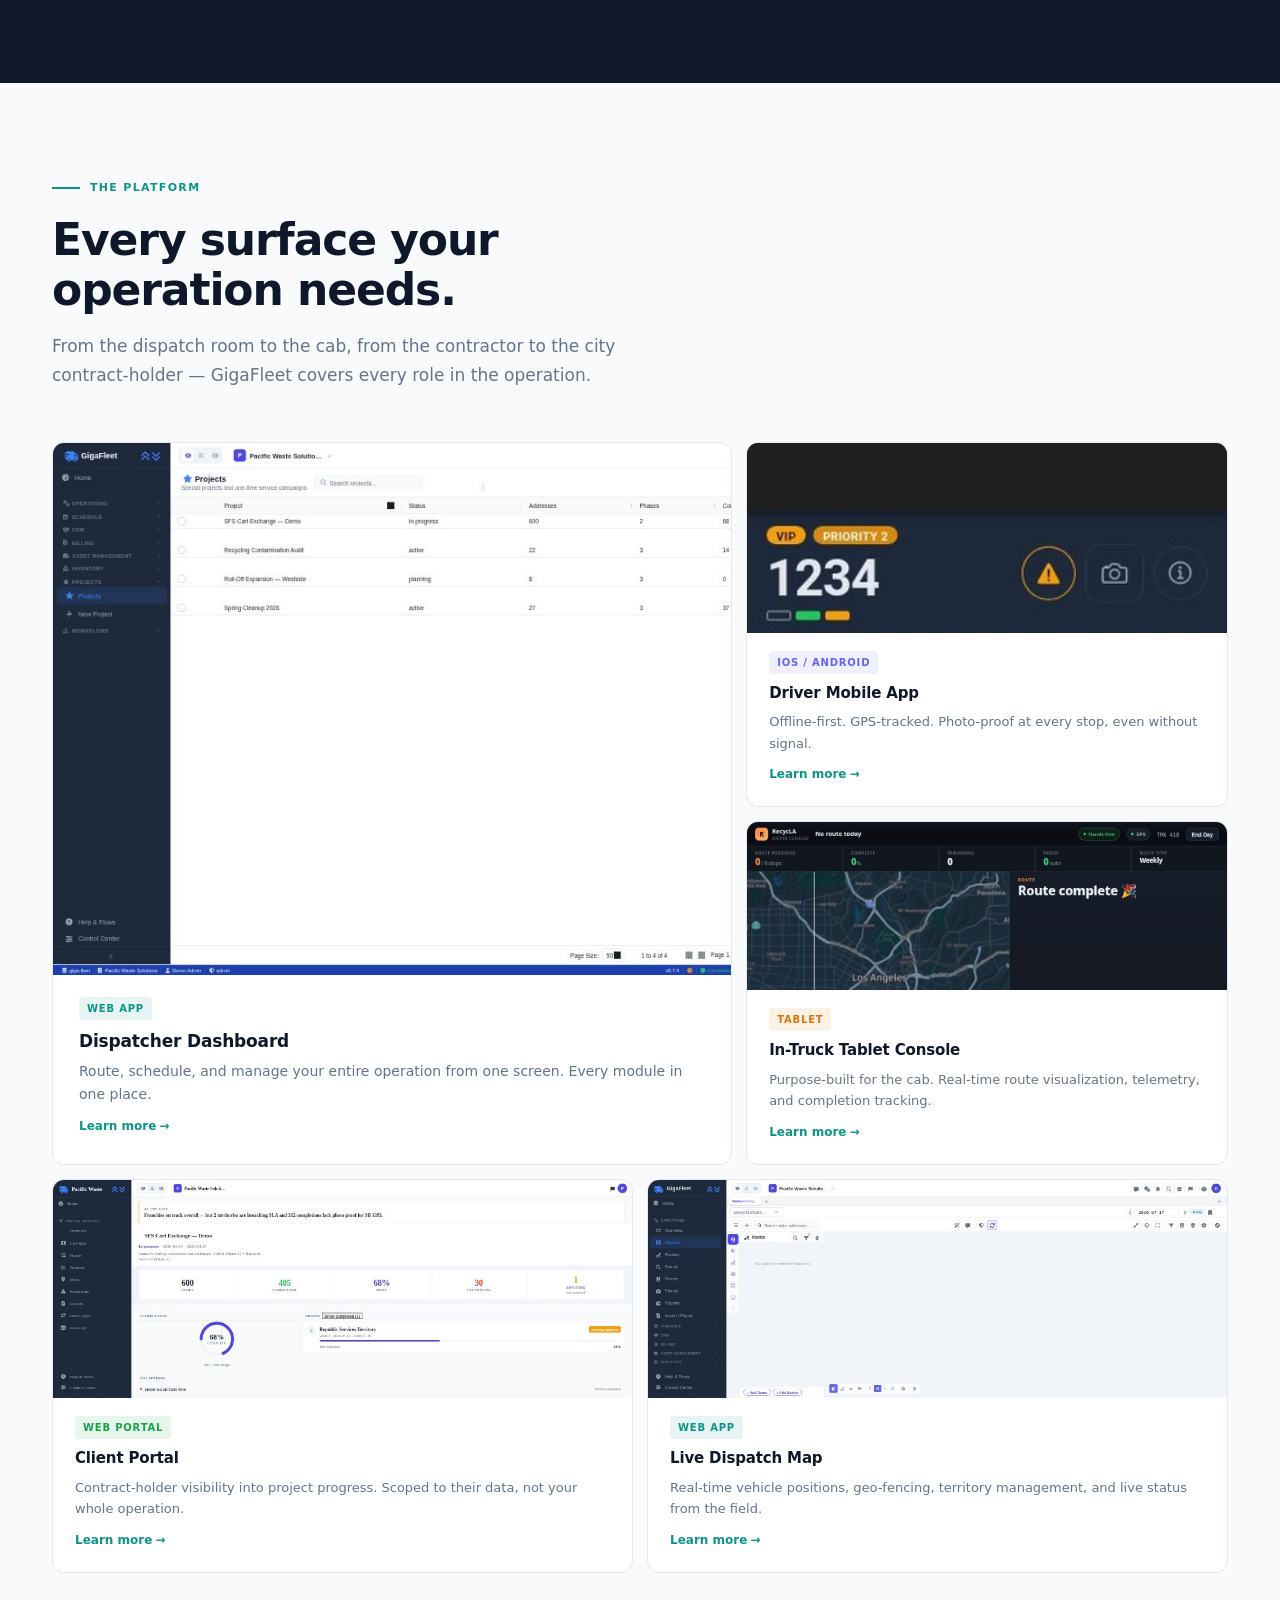
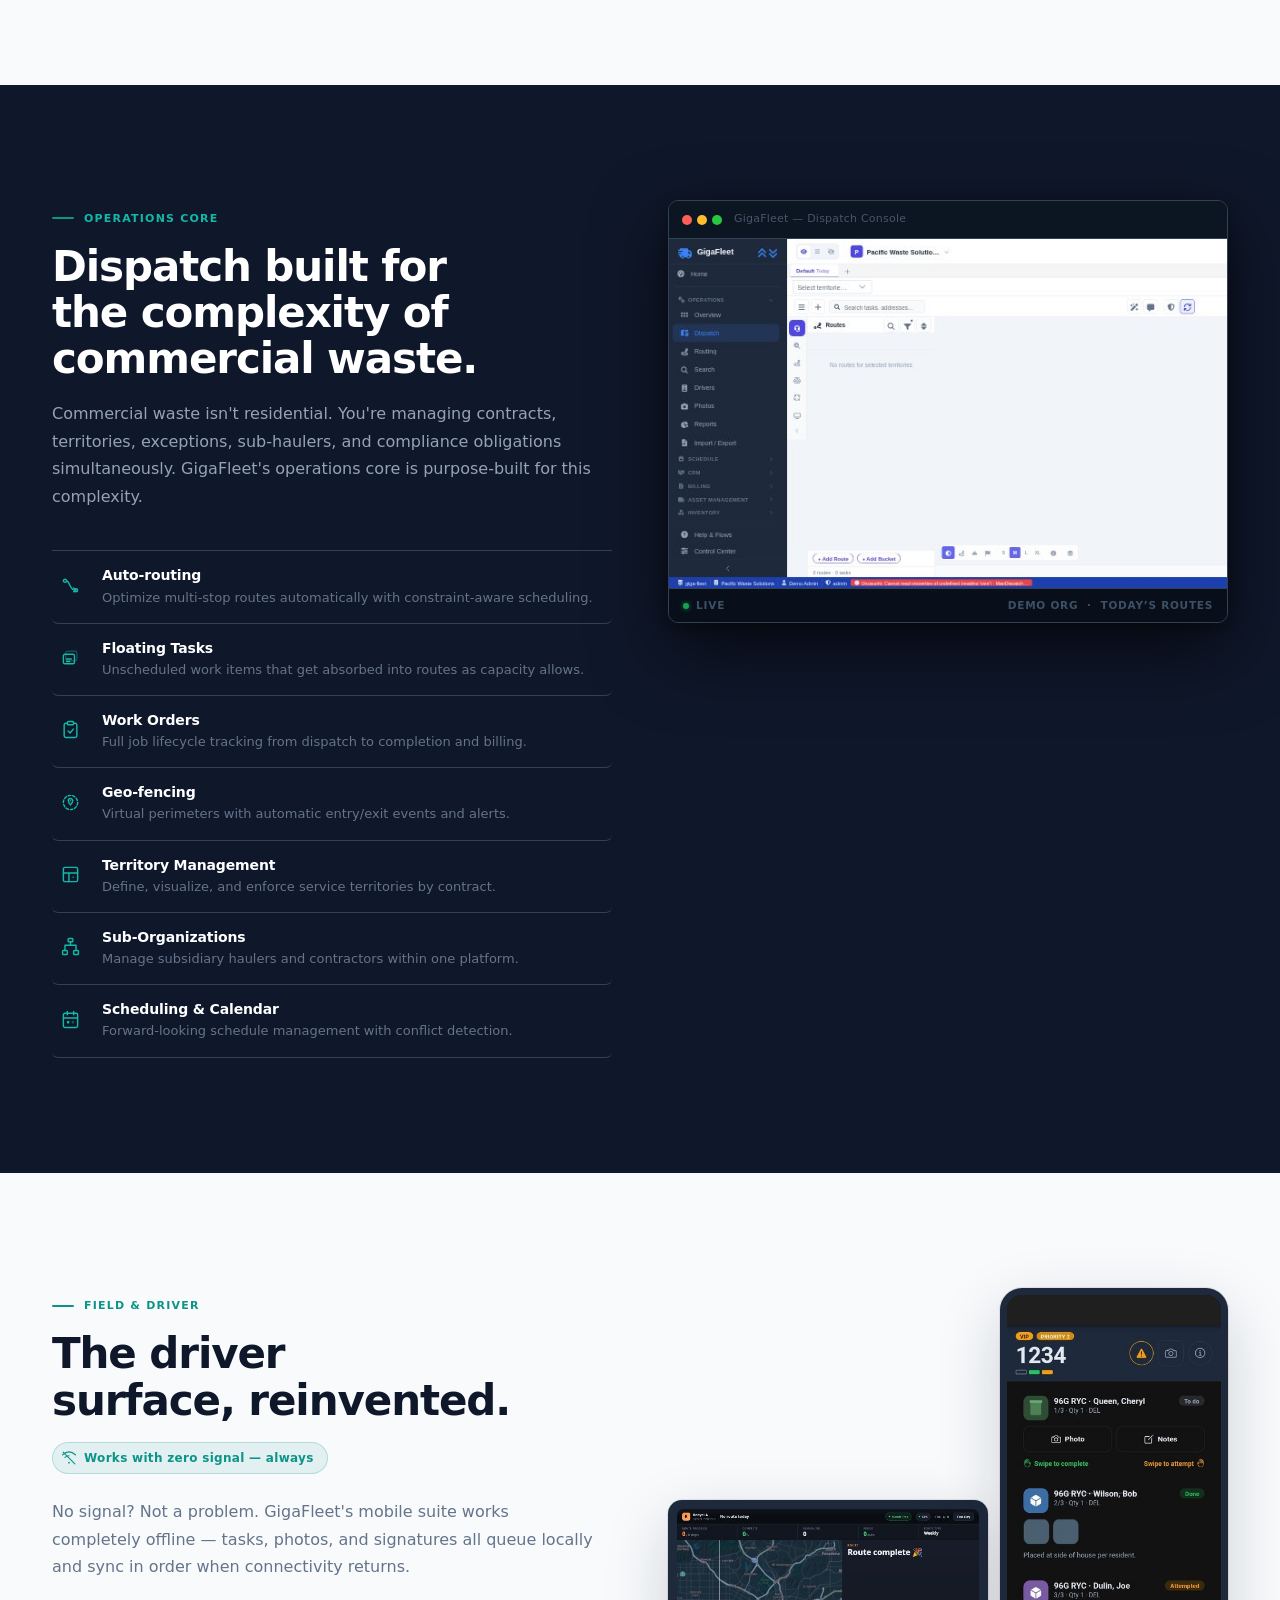
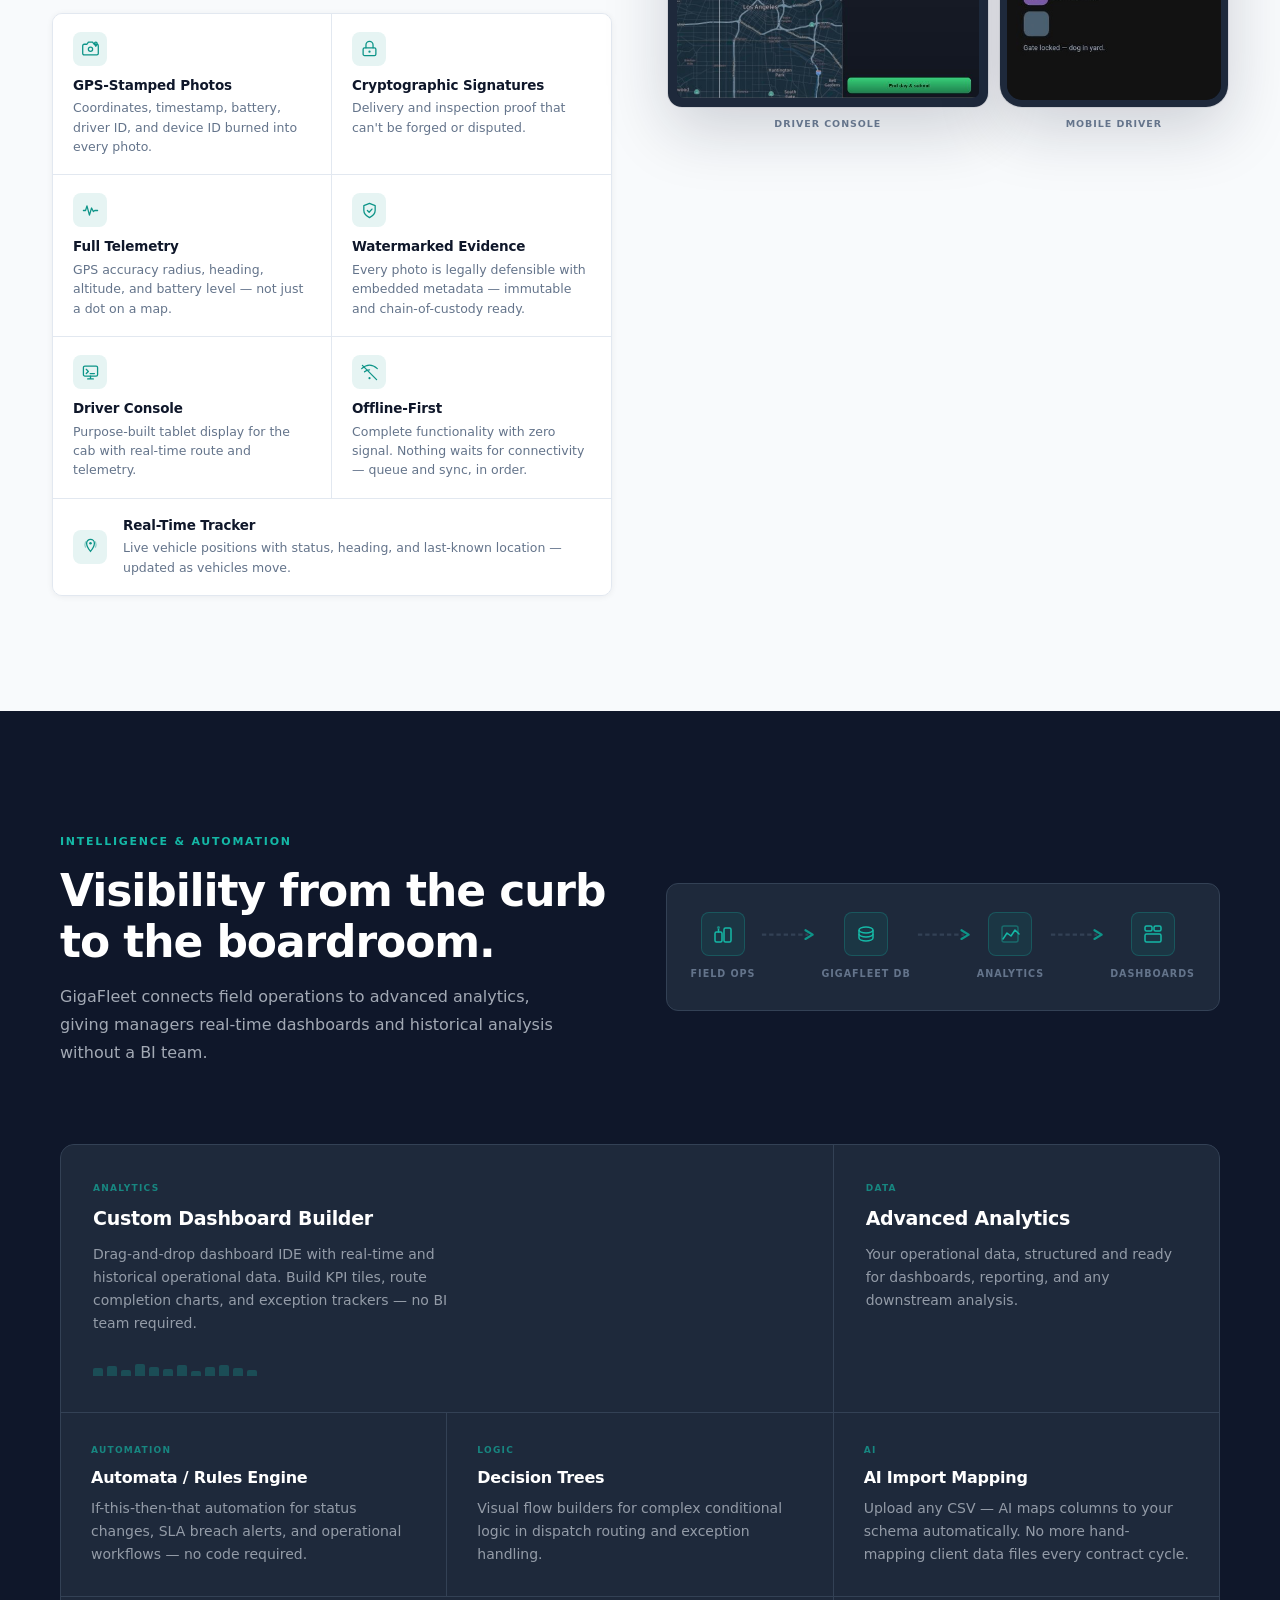
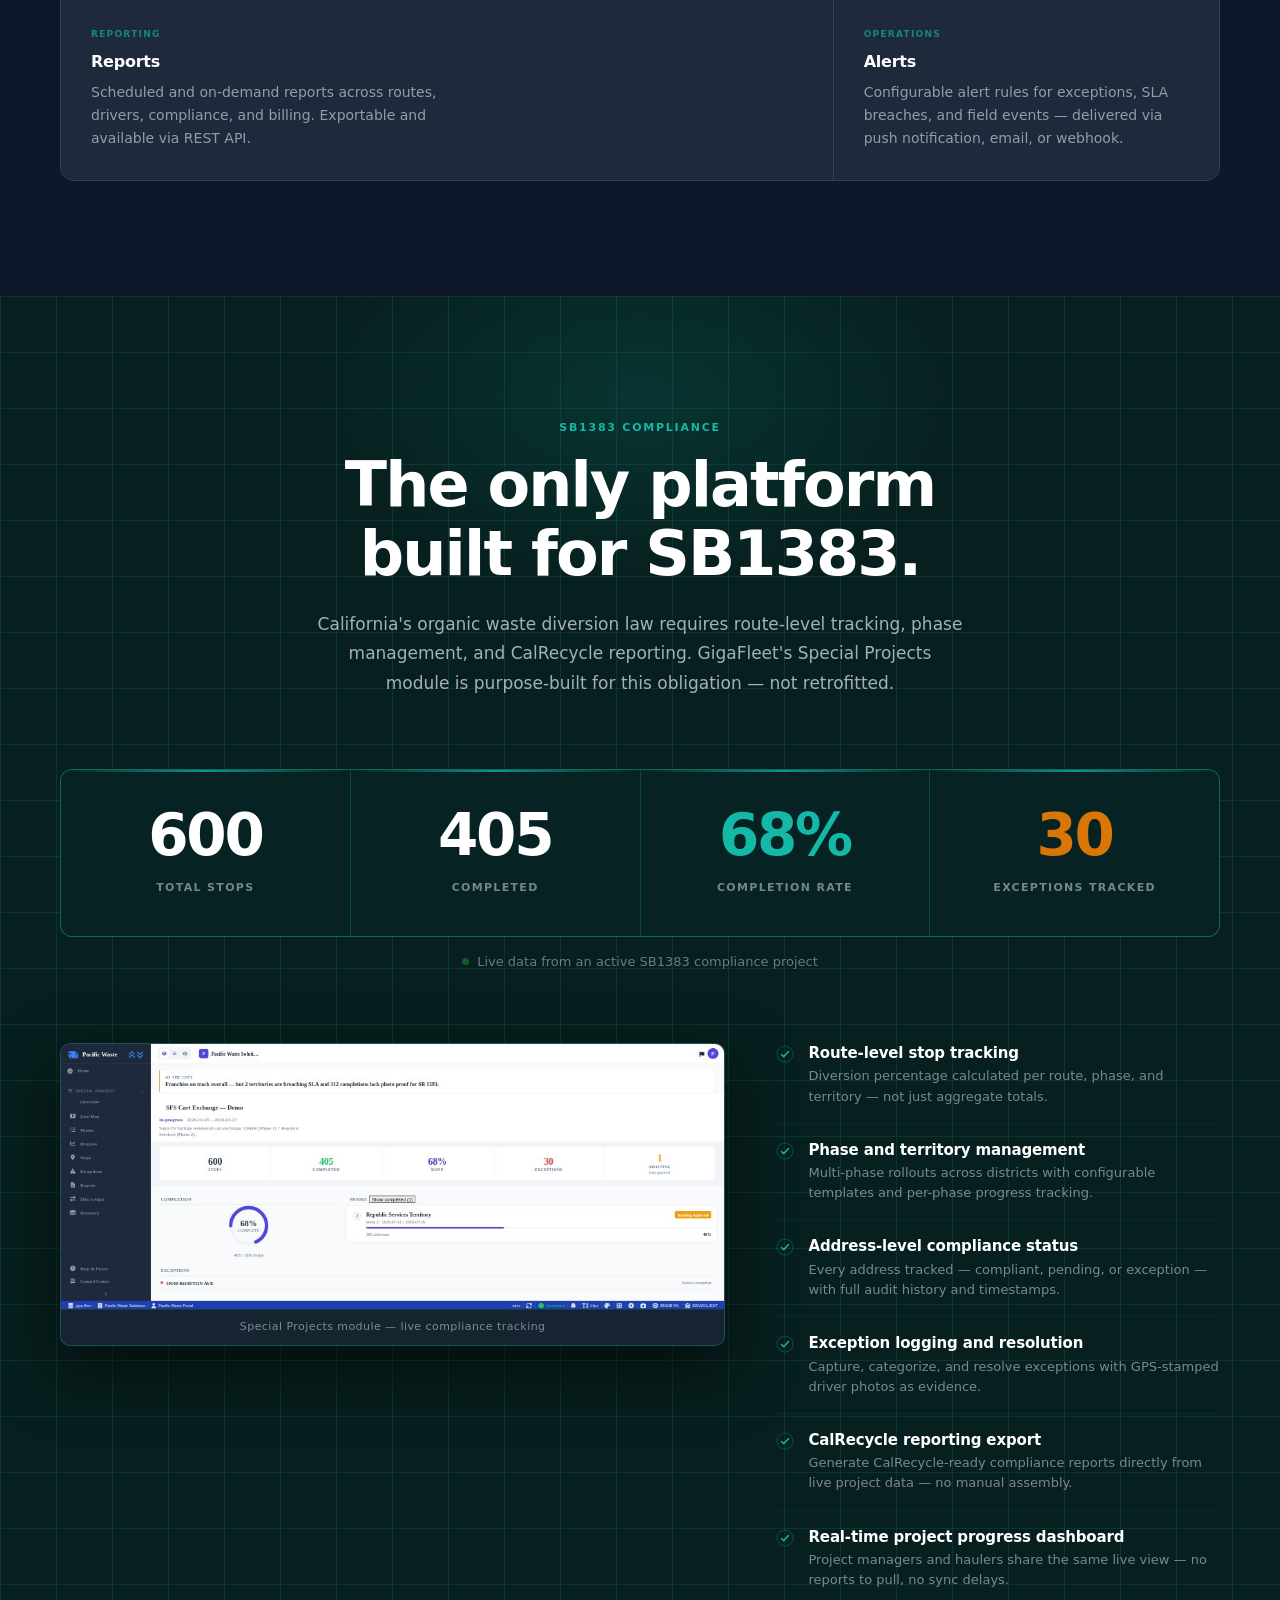
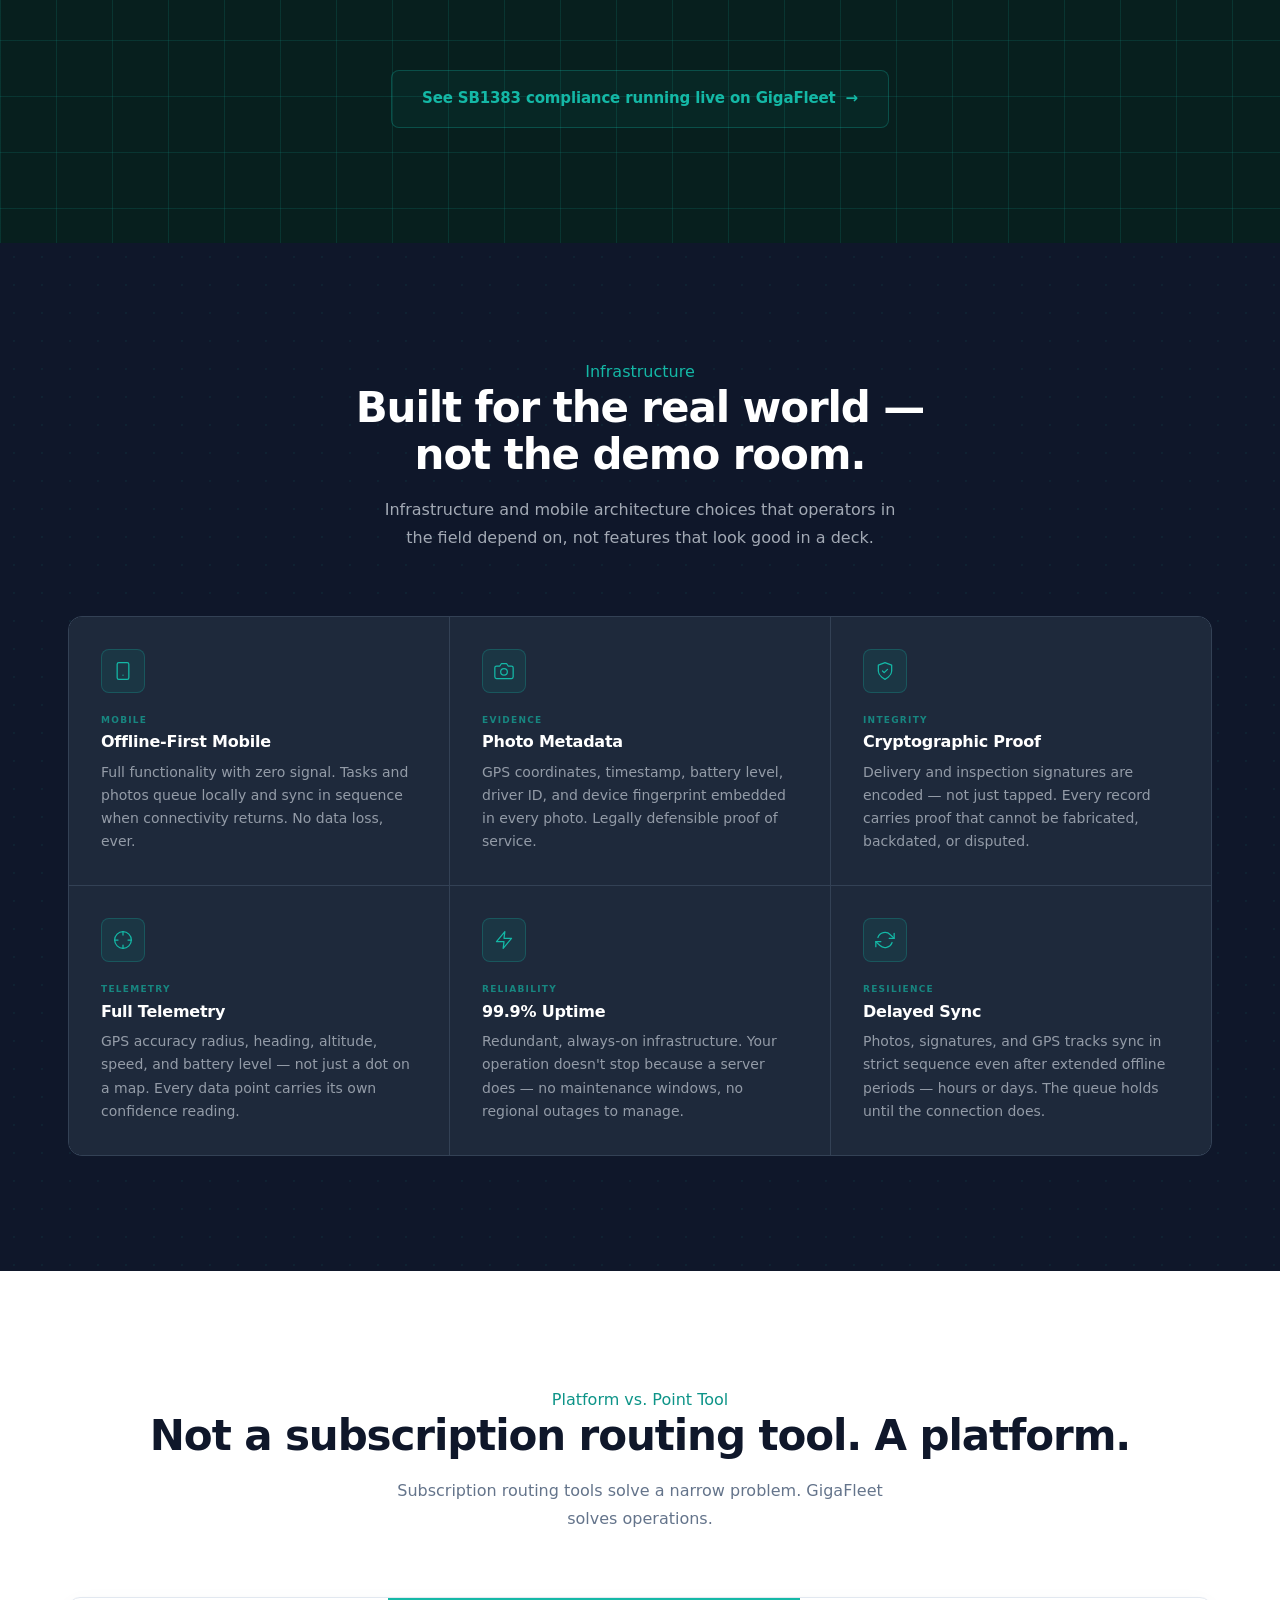
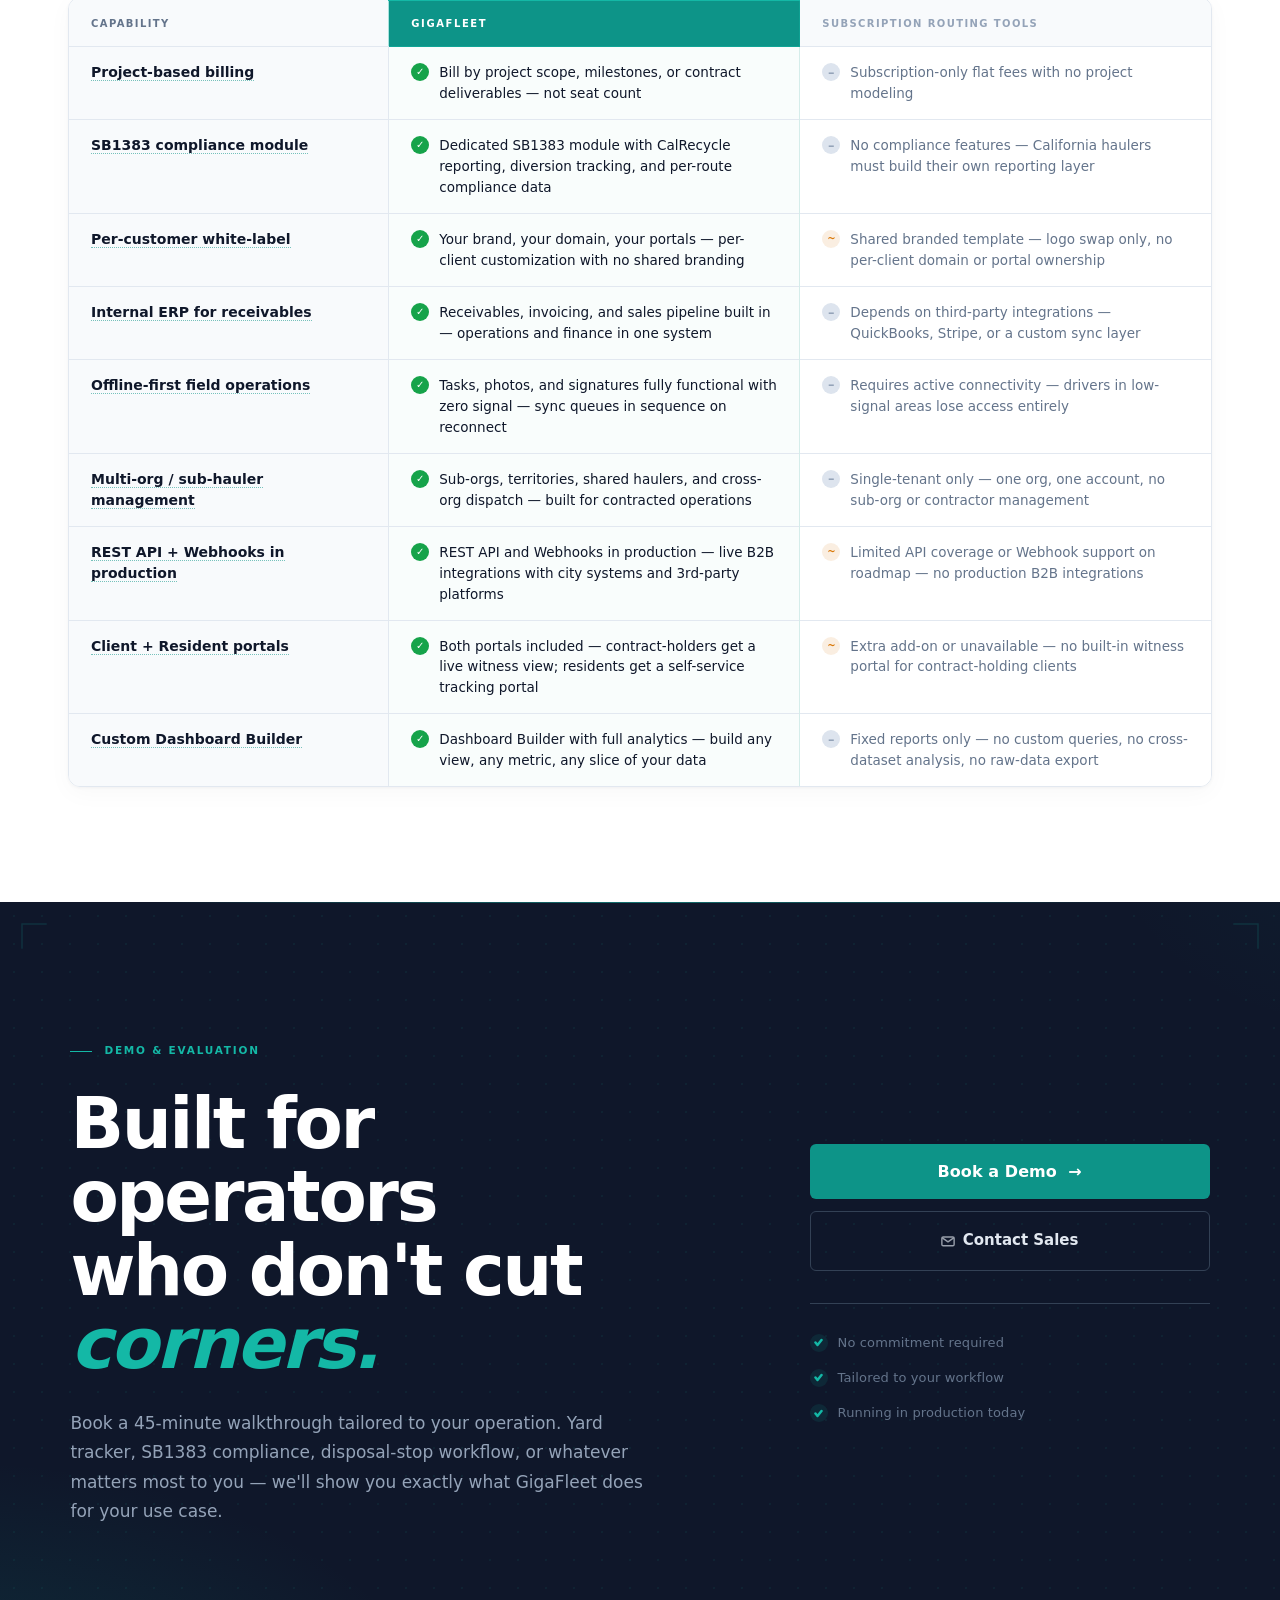
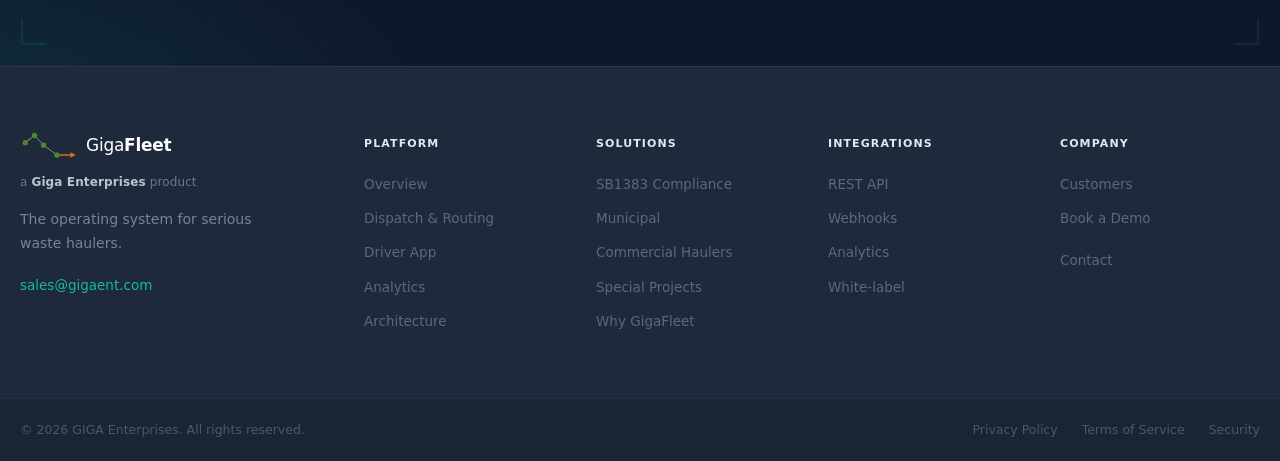
==== commit 31de801e: "fix: last dead "Book a Demo" link — convert to button (#8, review 1.1) The Demo CTA section still ha" ====
--- a/index.html
+++ b/index.html
@@ -1190,7 +1190,7 @@
 
         <div class="gf-cta__right">
           <div class="gf-cta__actions">
-            <a href="#" class="gf-cta__btn-primary js-book-demo">Book a Demo &nbsp;→</a>
+            <button type="button" class="gf-cta__btn-primary js-book-demo">Book a Demo &nbsp;→</button>
             <a href="mailto:sales@gigaent.com" class="gf-cta__btn-ghost">
               <svg viewBox="0 0 16 16" fill="none" stroke="currentColor" stroke-width="1.6" stroke-linecap="round" stroke-linejoin="round" aria-hidden="true">
                 <rect x="1" y="3.5" width="14" height="10" rx="1.5"/>
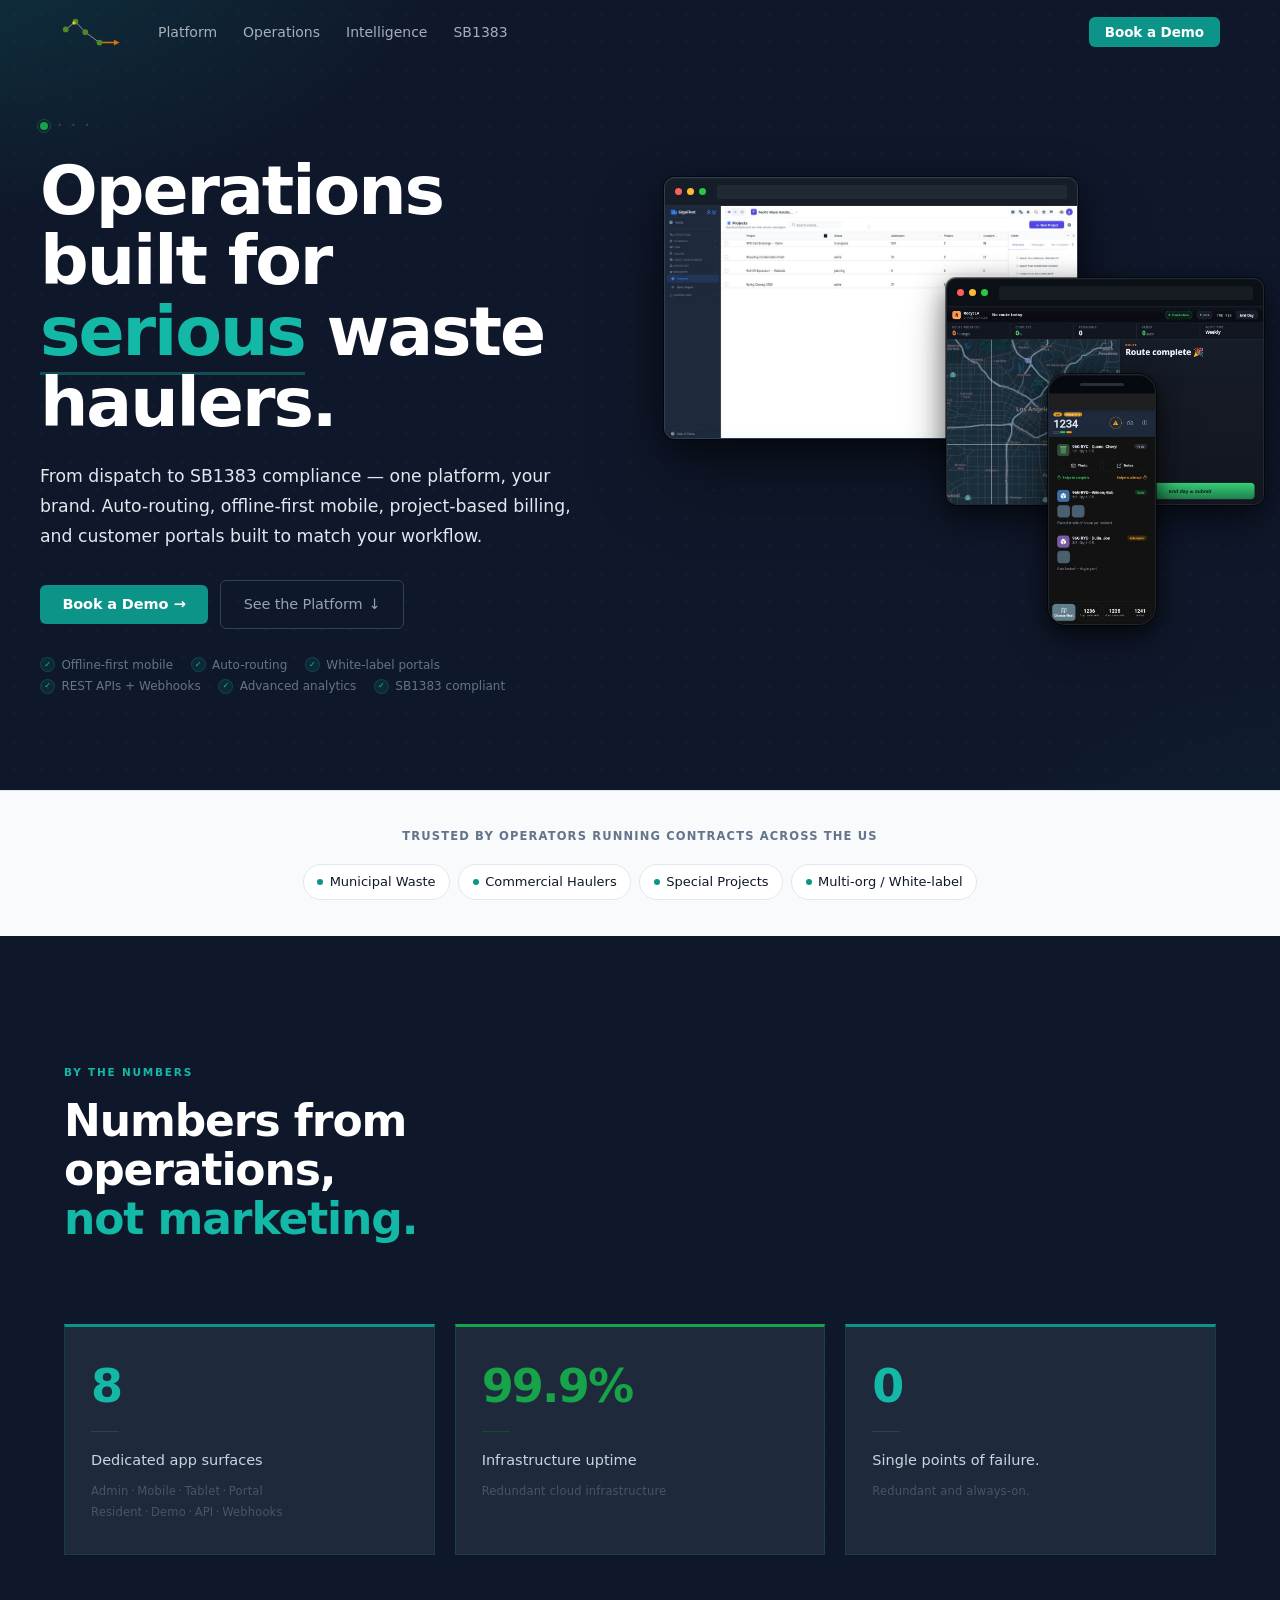
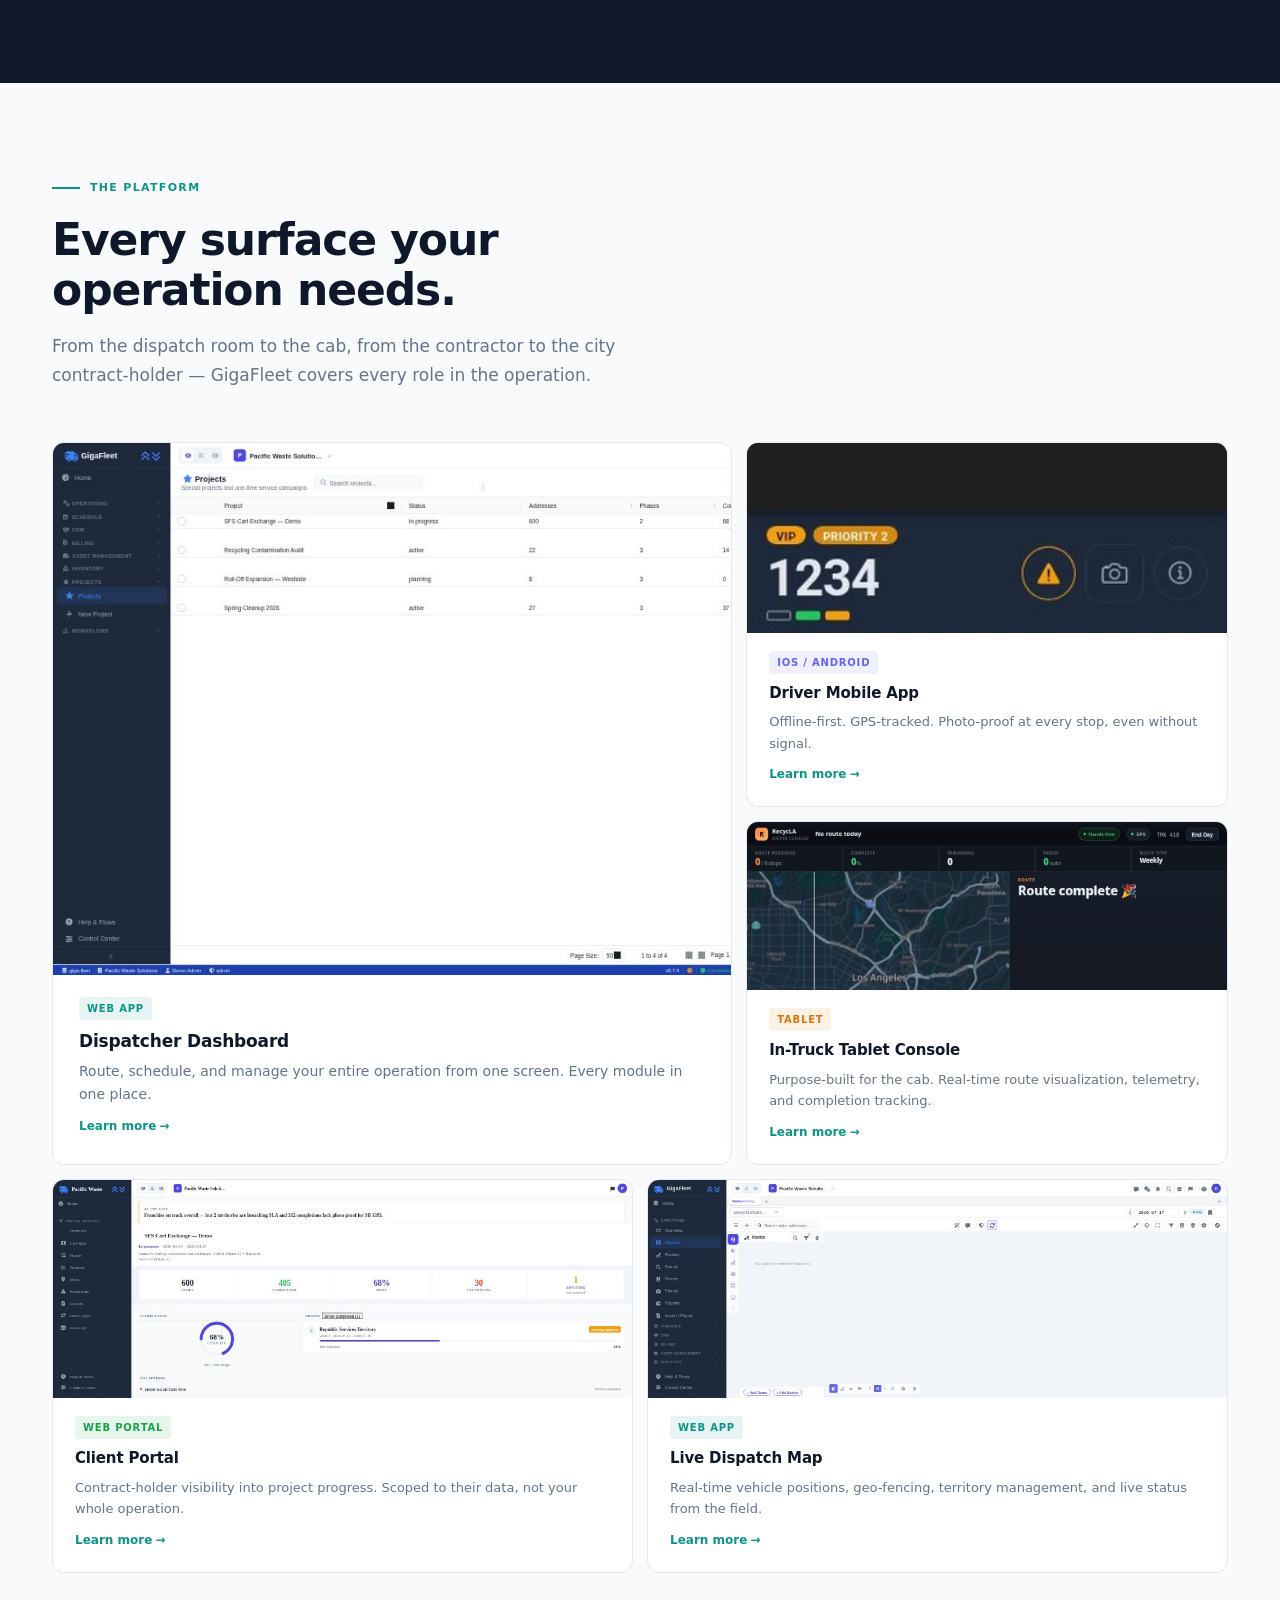
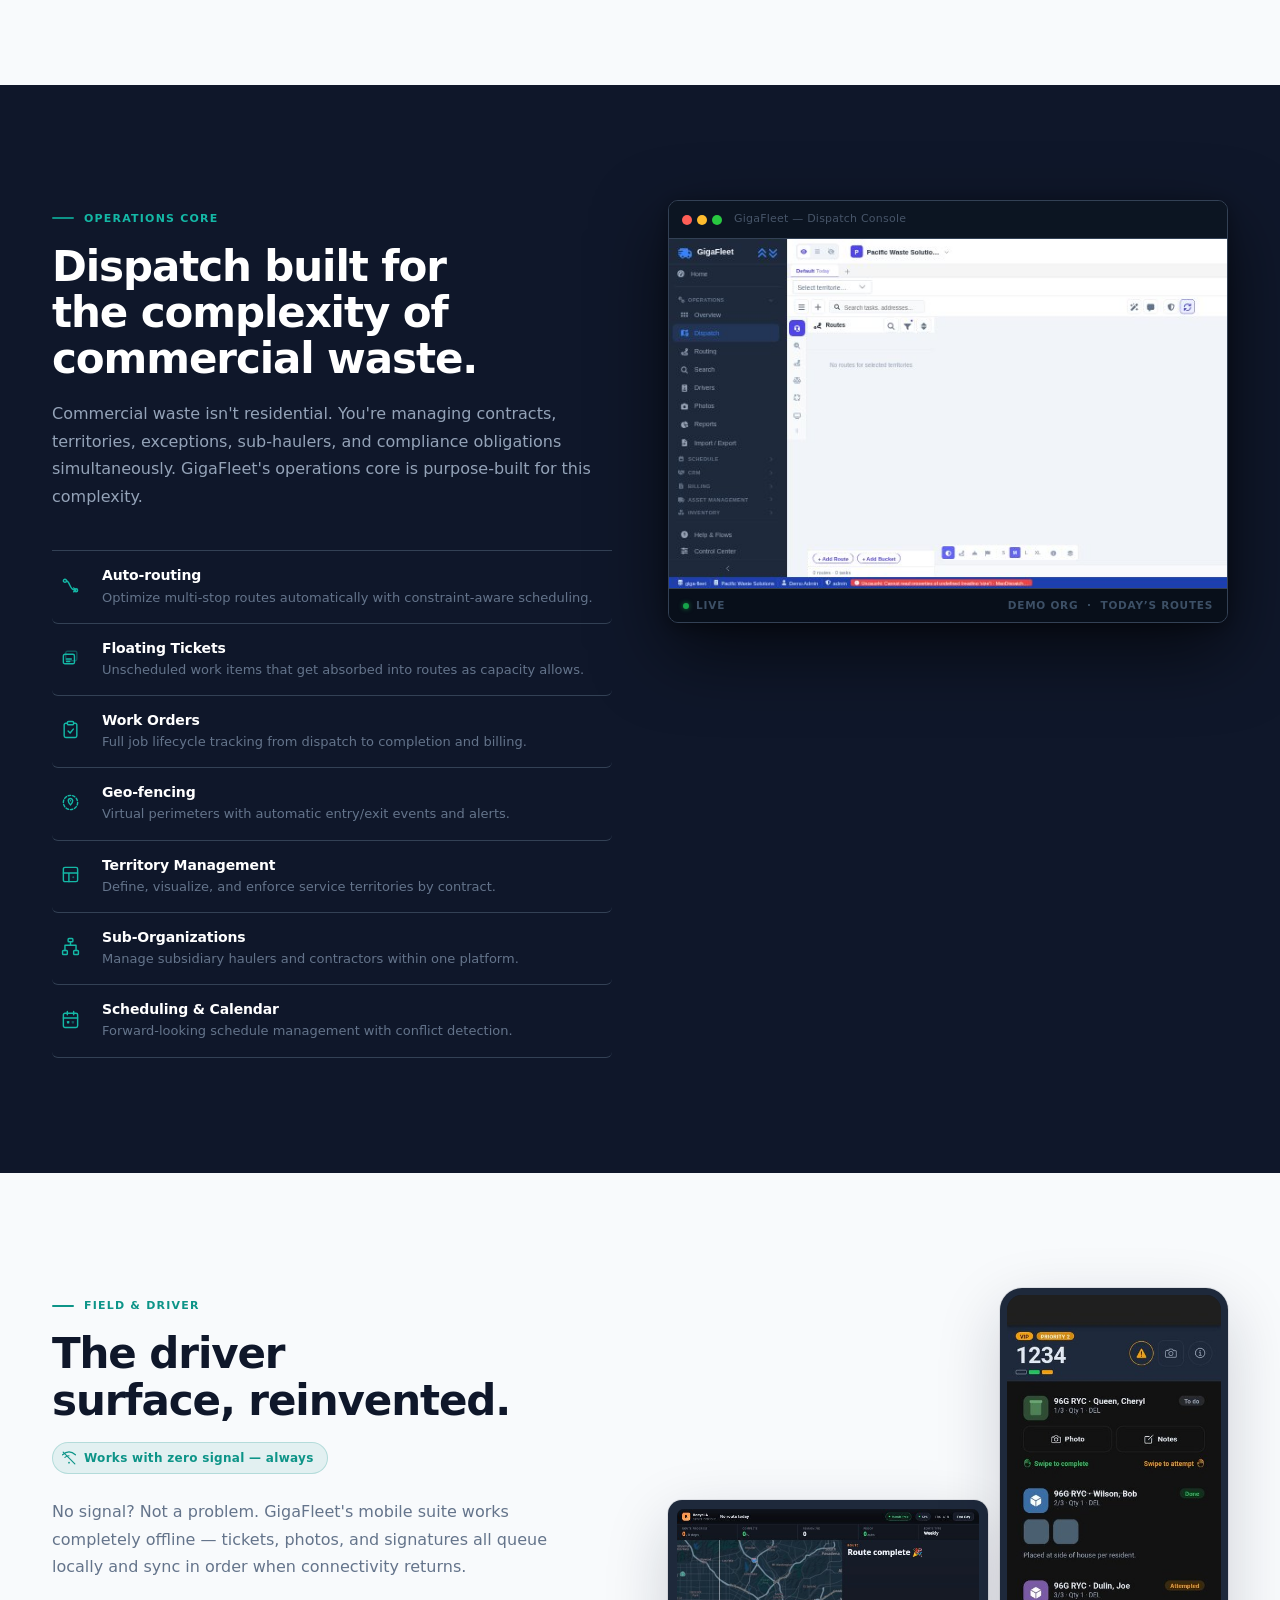
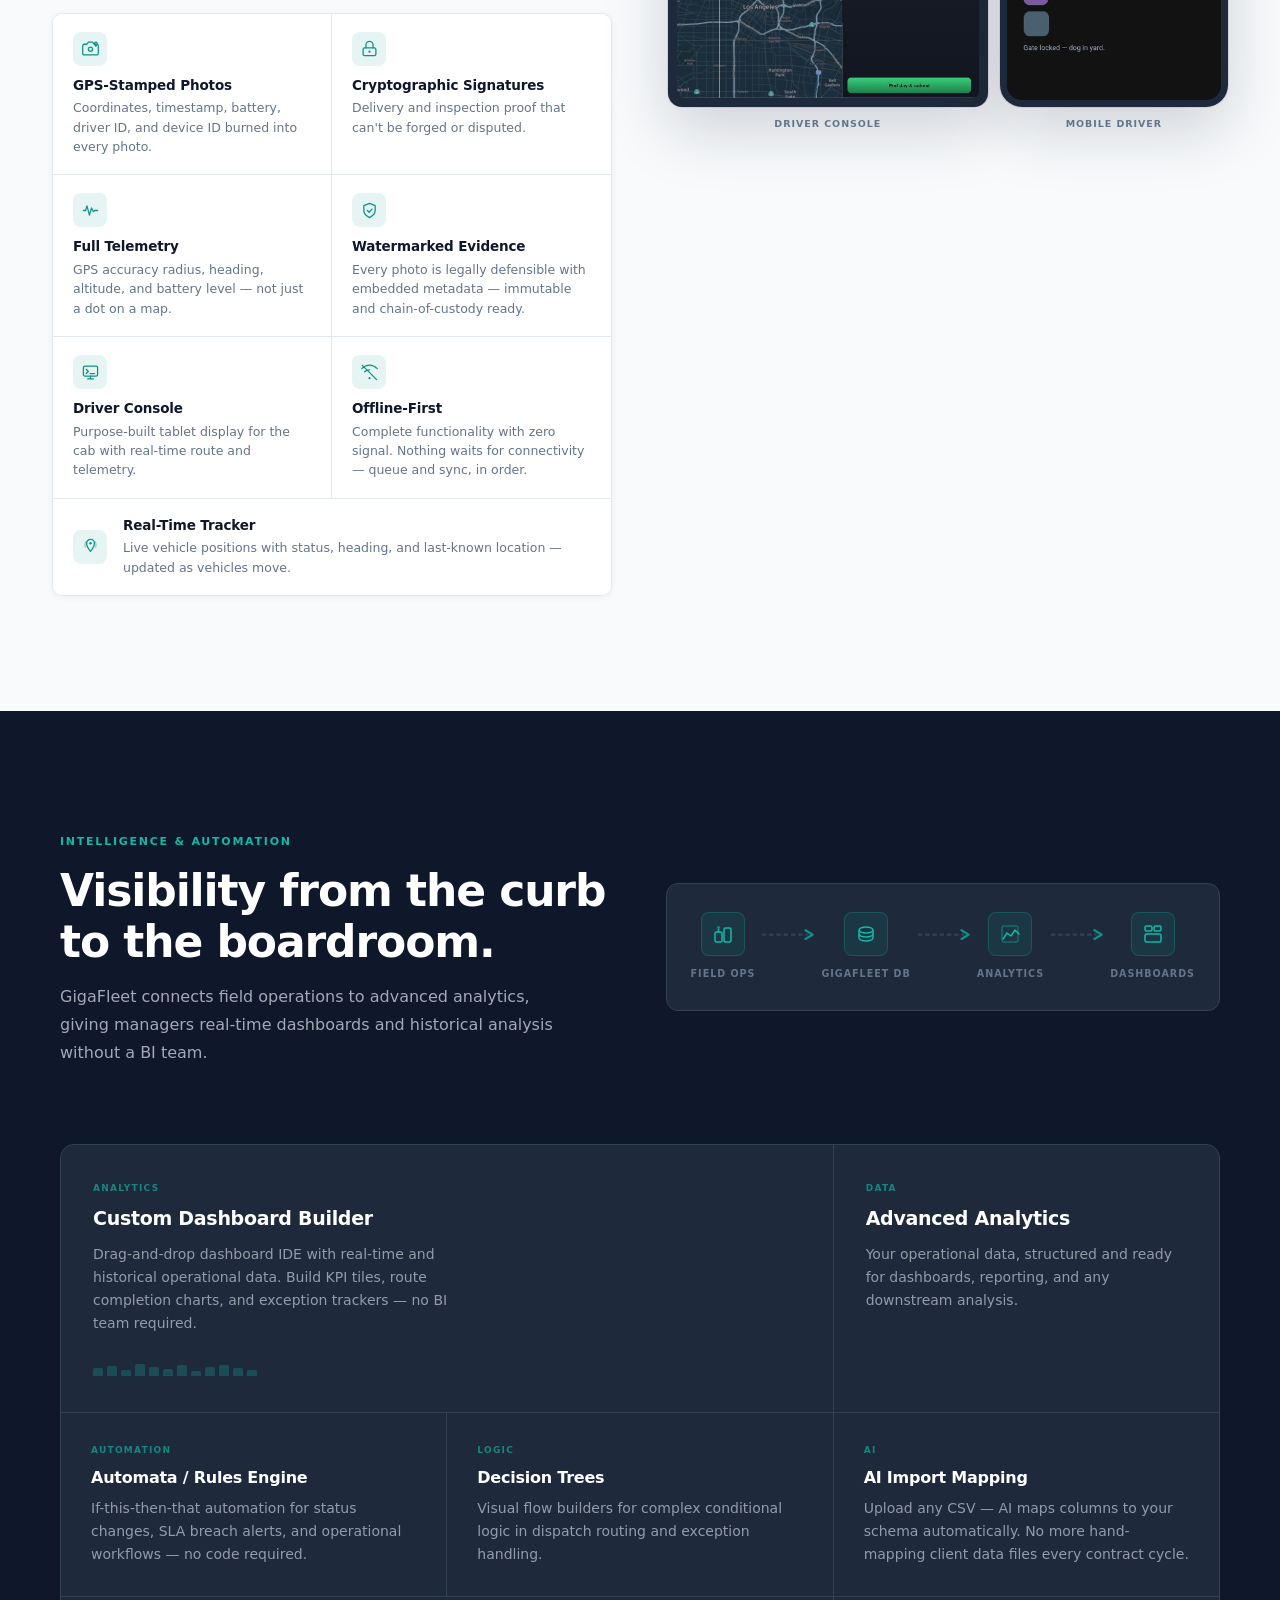
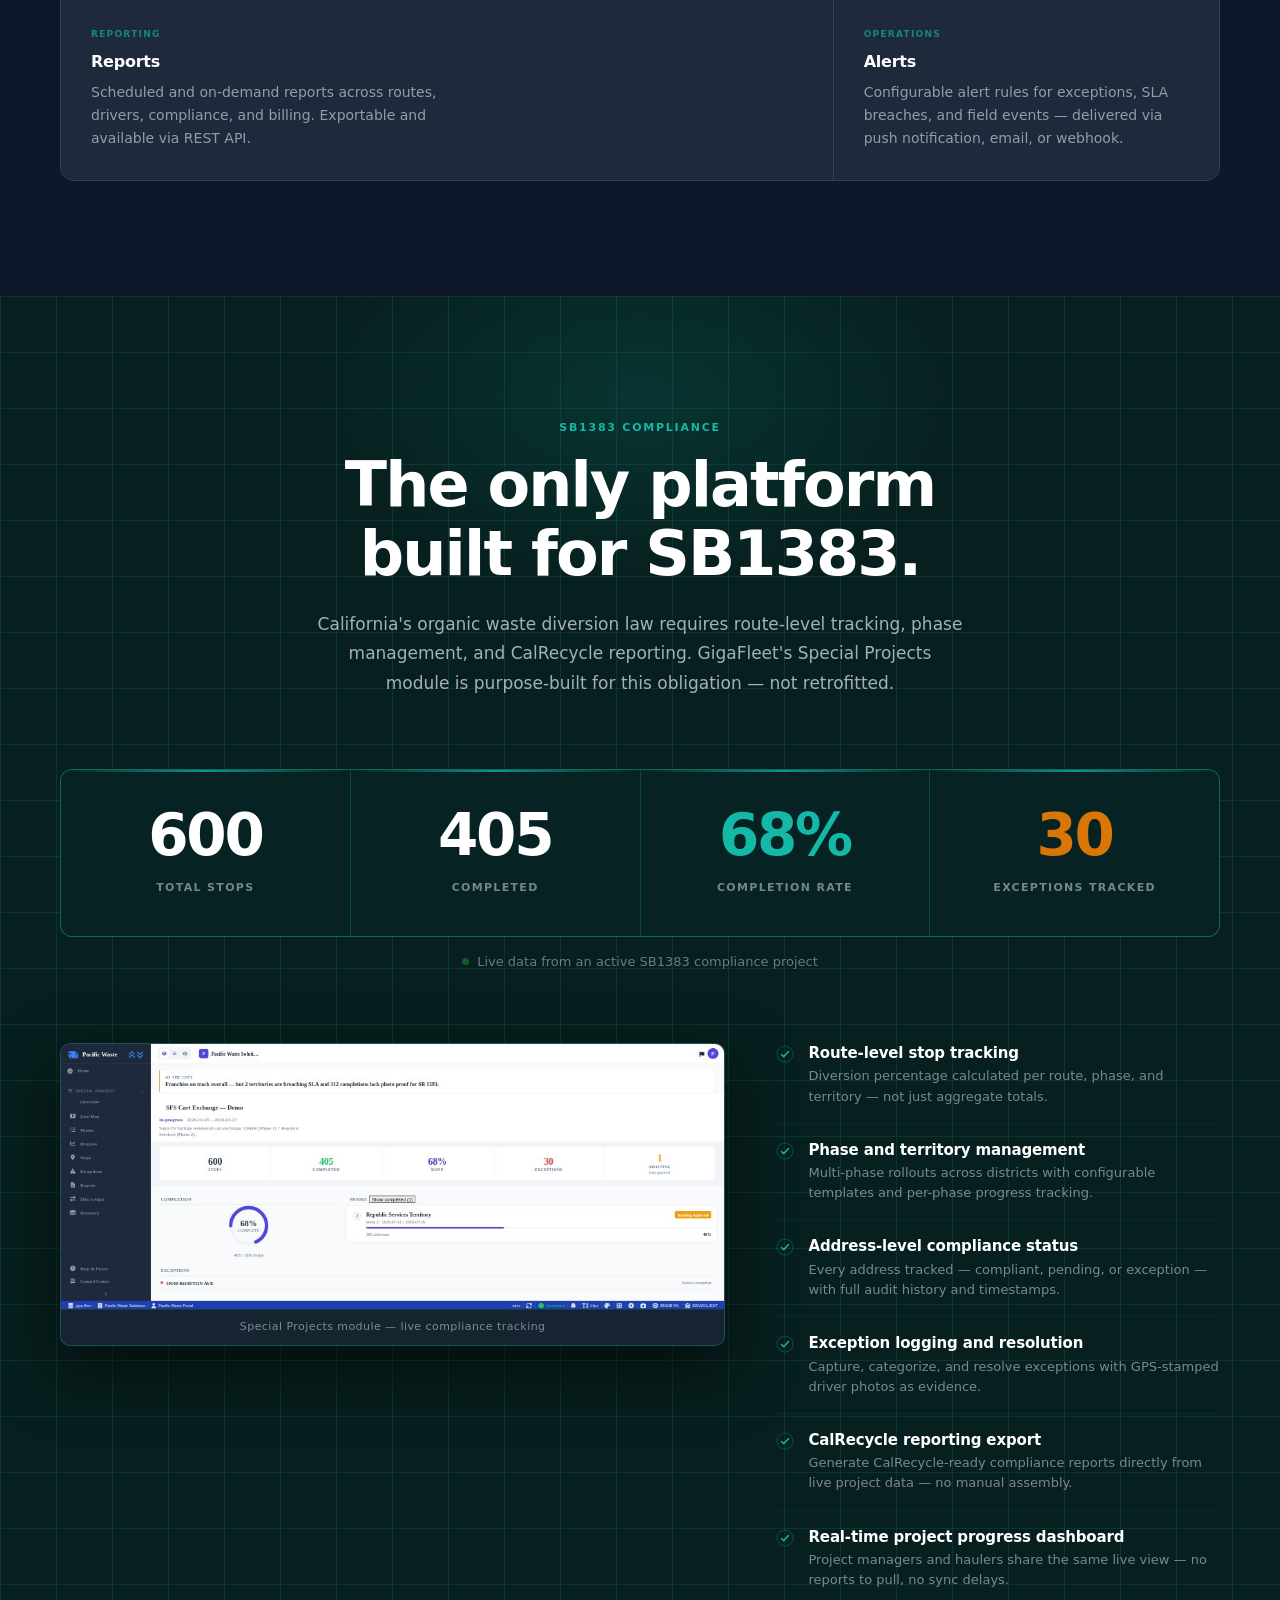
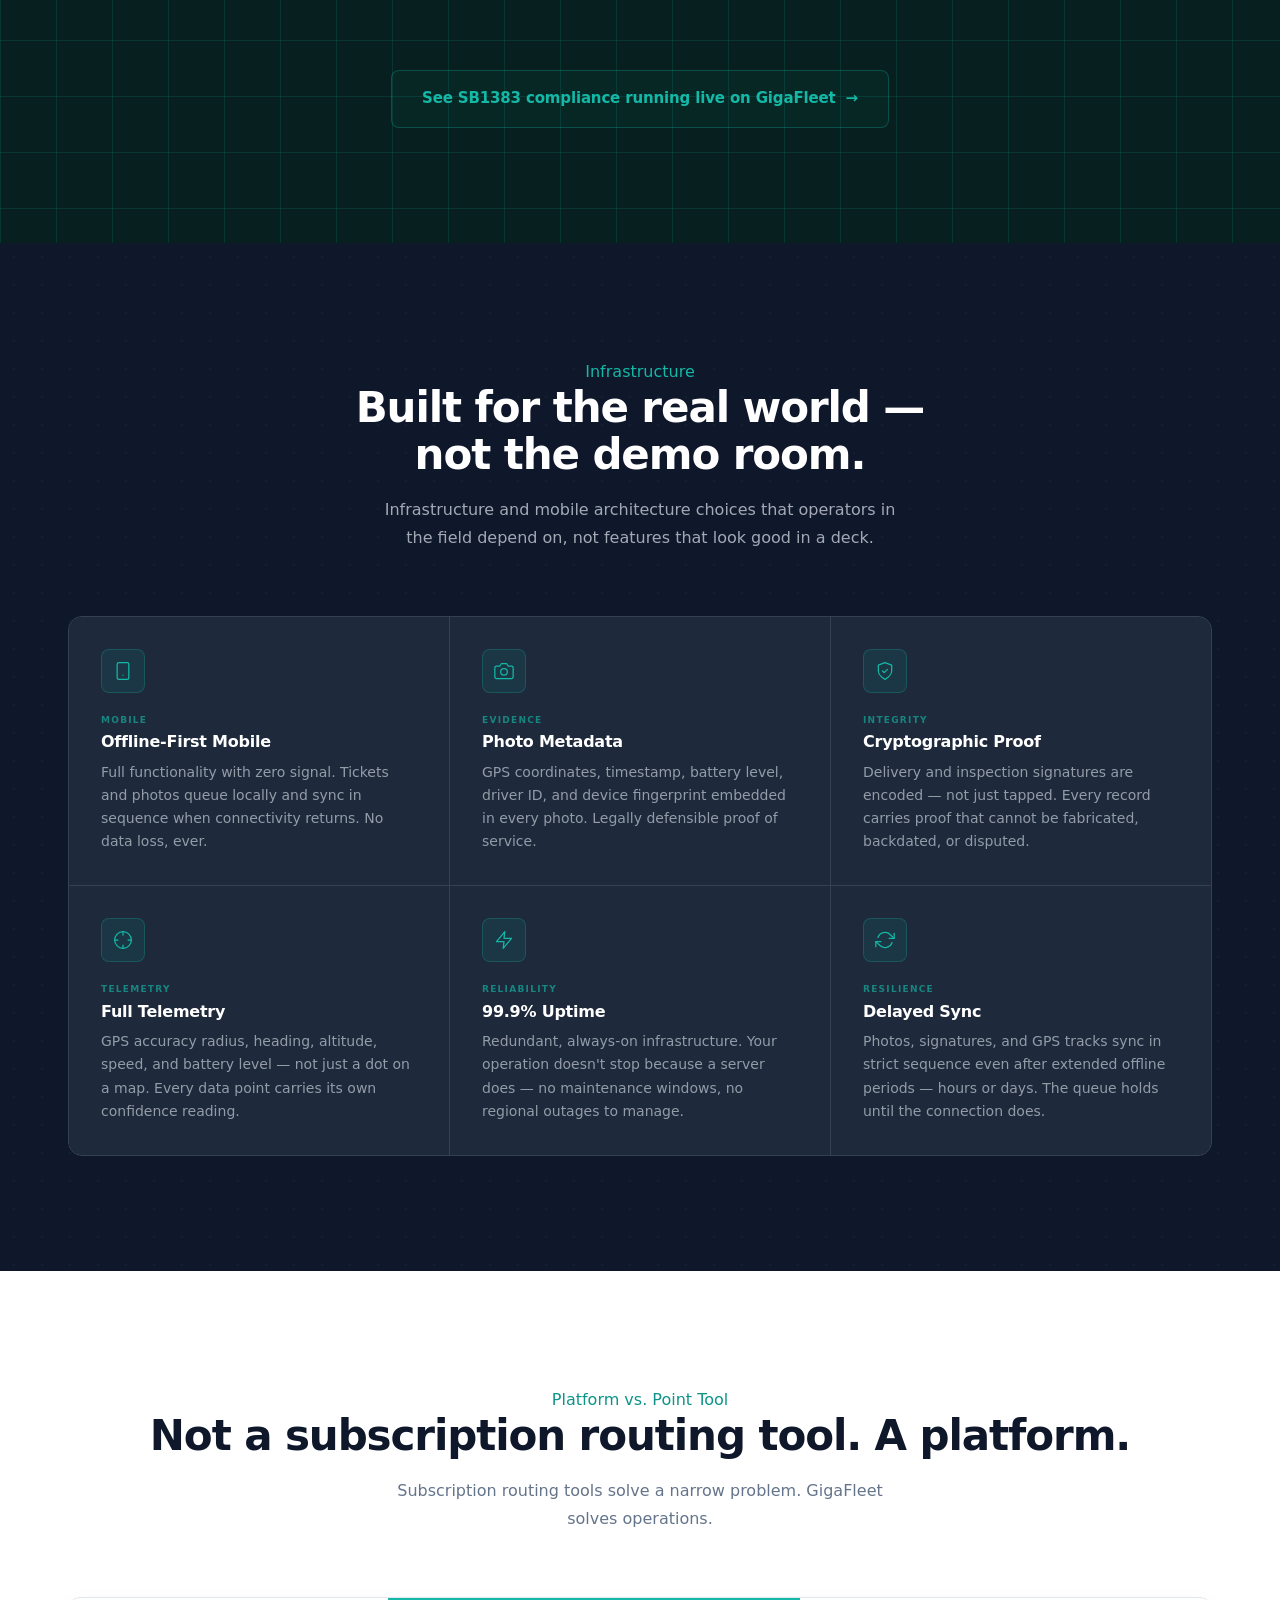
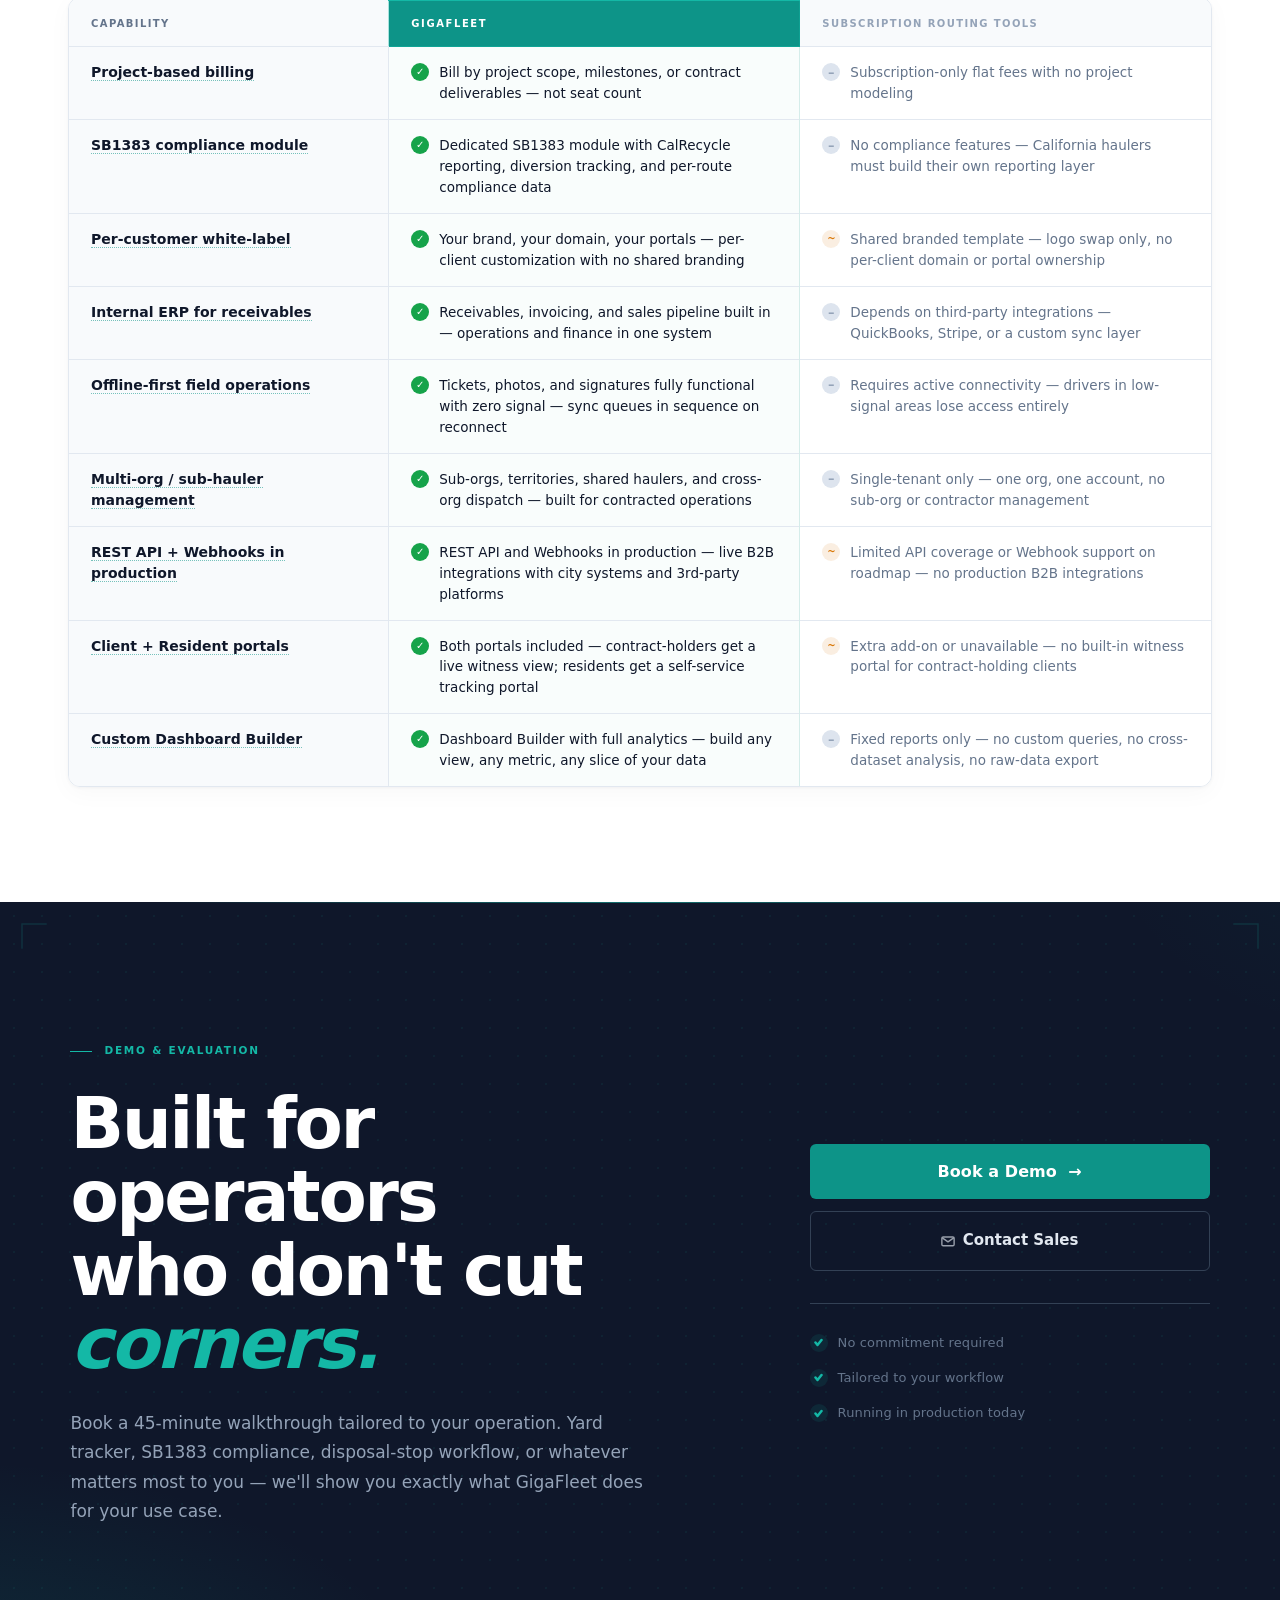
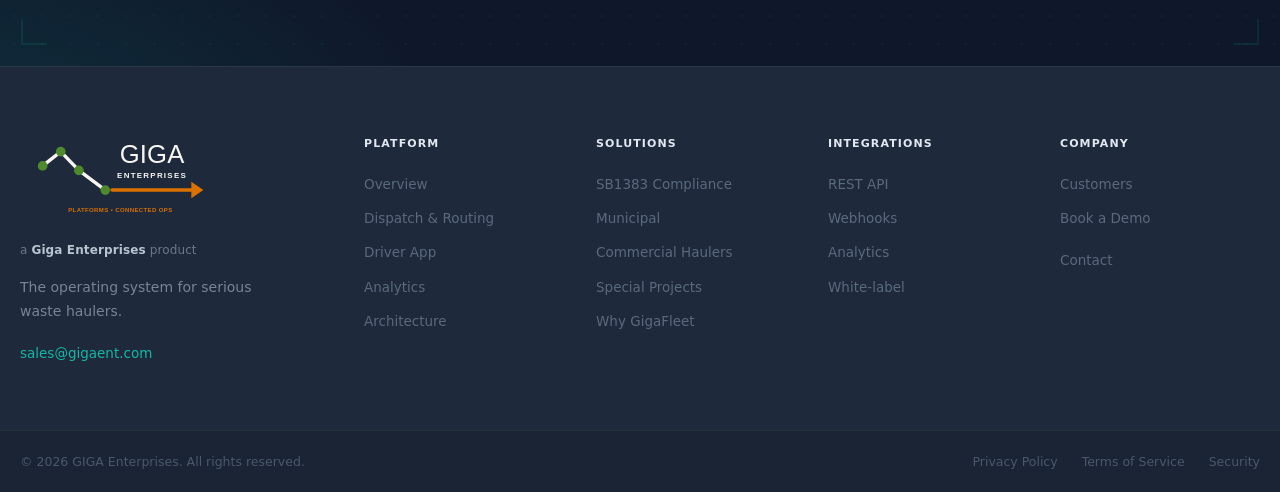
==== commit c8426810: "feat: footer GIGA lockup + Tasks→Tickets terminology (#46) - Footer now uses Steven's official dark-" ====
--- a/index.html
+++ b/index.html
@@ -221,7 +221,7 @@
 
             <div class="gf-device gf-device-phone">
               <div class="gf-device-chrome"></div>
-              <img src="assets/screenshots/mobile.jpg" alt="GigaFleet mobile app — special-project canvass sheet with per-cart tasks" loading="eager" decoding="async">
+              <img src="assets/screenshots/mobile.jpg" alt="GigaFleet mobile app — special-project canvass sheet with per-cart tickets" loading="eager" decoding="async">
             </div>
 
           </div><!-- /gf-devices -->
@@ -324,7 +324,7 @@
 
             <article class="card card--mobile">
               <div class="card__image">
-                <img src="assets/screenshots/mobile.jpg" alt="GigaFleet mobile app: special-project canvass sheet with per-cart tasks, photo proof, and status" loading="lazy">
+                <img src="assets/screenshots/mobile.jpg" alt="GigaFleet mobile app: special-project canvass sheet with per-cart tickets, photo proof, and status" loading="lazy">
               </div>
               <div class="card__body">
                 <span class="chip chip--mobile">iOS / Android</span>
@@ -427,7 +427,7 @@
                     </svg>
                   </div>
                   <div class="ops-feature__text">
-                    <div class="ops-feature__title">Floating Tasks</div>
+                    <div class="ops-feature__title">Floating Tickets</div>
                     <div class="ops-feature__desc">Unscheduled work items that get absorbed into routes as capacity allows.</div>
                   </div>
                 </li>
@@ -565,7 +565,7 @@
 
               <p class="gf-intro">
                 No signal? Not a problem. GigaFleet's mobile suite works completely
-                offline — tasks, photos, and signatures all queue locally and
+                offline — tickets, photos, and signatures all queue locally and
                 sync in order when connectivity returns.
               </p>
 
@@ -988,7 +988,7 @@
               </div>
               <div class="gf-arch-label">Mobile</div>
               <div class="gf-arch-name">Offline-First Mobile</div>
-              <div class="gf-arch-body">Full functionality with zero signal. Tasks and photos queue locally and sync in sequence when connectivity returns. No data loss, ever.</div>
+              <div class="gf-arch-body">Full functionality with zero signal. Tickets and photos queue locally and sync in sequence when connectivity returns. No data loss, ever.</div>
             </div>
 
             <div class="gf-arch-tile">
@@ -1112,7 +1112,7 @@
 
                 <tr>
                   <td class="gf-cmp-td td-feat"><span class="gf-tip" tabindex="0" title="Drivers keep working with no signal; routes, photos, and proof sync automatically once they are back online.">Offline-first field operations</span></td>
-                  <td class="gf-cmp-td td-gf"><div class="gf-cmp-cell"><span class="gf-cmp-dot dot-yes">✓</span><span class="gf-cmp-cell-text t-yes">Tasks, photos, and signatures fully functional with zero signal — sync queues in sequence on reconnect</span></div></td>
+                  <td class="gf-cmp-td td-gf"><div class="gf-cmp-cell"><span class="gf-cmp-dot dot-yes">✓</span><span class="gf-cmp-cell-text t-yes">Tickets, photos, and signatures fully functional with zero signal — sync queues in sequence on reconnect</span></div></td>
                   <td class="gf-cmp-td td-other"><div class="gf-cmp-cell"><span class="gf-cmp-dot dot-no">–</span><span class="gf-cmp-cell-text t-no">Requires active connectivity — drivers in low-signal areas lose access entirely</span></div></td>
                 </tr>
 
@@ -1234,20 +1234,9 @@
     <div class="footer-inner container">
 
       <div class="footer-brand">
-        <a href="/" class="nav-logo footer-logo" aria-label="GigaFleet home">
-          <span class="nav-logo__mark" aria-hidden="true">
-            <!-- Giga Enterprises mark: green trend dots + orange arrow -->
-            <svg class="nav-logo__svg" width="58" height="29" viewBox="20 18 182 92" fill="none" xmlns="http://www.w3.org/2000/svg" aria-hidden="true">
-              <polyline points="36,55 65,32 94,63 136,94" fill="none" stroke="#A0A0A1" stroke-width="2.6" stroke-linecap="round" stroke-linejoin="round"/>
-              <line x1="136" y1="94" x2="182" y2="94" stroke="#DA7204" stroke-width="4.5" stroke-linecap="round"/>
-              <path d="M179 85.5 L196 94 L179 102.5 Z" fill="#DA7204"/>
-              <circle cx="36" cy="55" r="8.5" fill="#4D892B"/>
-              <circle cx="65" cy="32" r="8.5" fill="#4D892B"/>
-              <circle cx="94" cy="63" r="8.5" fill="#4D892B"/>
-              <circle cx="136" cy="94" r="8.5" fill="#4D892B"/>
-            <circle class="gf-logo-pulse" r="5" fill="#FBBF24"><animateMotion dur="2.6s" repeatCount="indefinite" path="M36,55 L65,32 L94,63 L136,94 L192,94"/><animate attributeName="opacity" dur="2.6s" repeatCount="indefinite" values="0;0;1;1;0" keyTimes="0;0.08;0.16;0.82;1"/></circle></svg>
-          </span>
-          <span class="nav-logo__wordmark">Giga<strong>Fleet</strong></span>
+        <a href="/" class="footer-logo" aria-label="GigaFleet — a GIGA Enterprises platform">
+          <!-- Steven's official GIGA ENTERPRISES lockup (dark variant, plate removed). Source: brand/giga_logo_N03_dark_animated.svg -->
+          <img src="assets/giga-enterprises-lockup-dark.svg" width="200" height="97" alt="GIGA Enterprises" decoding="async">
         </a>
         <p class="footer-parent">a <strong>Giga Enterprises</strong> product</p>
         <p class="footer-tagline">The operating system for serious waste haulers.</p>
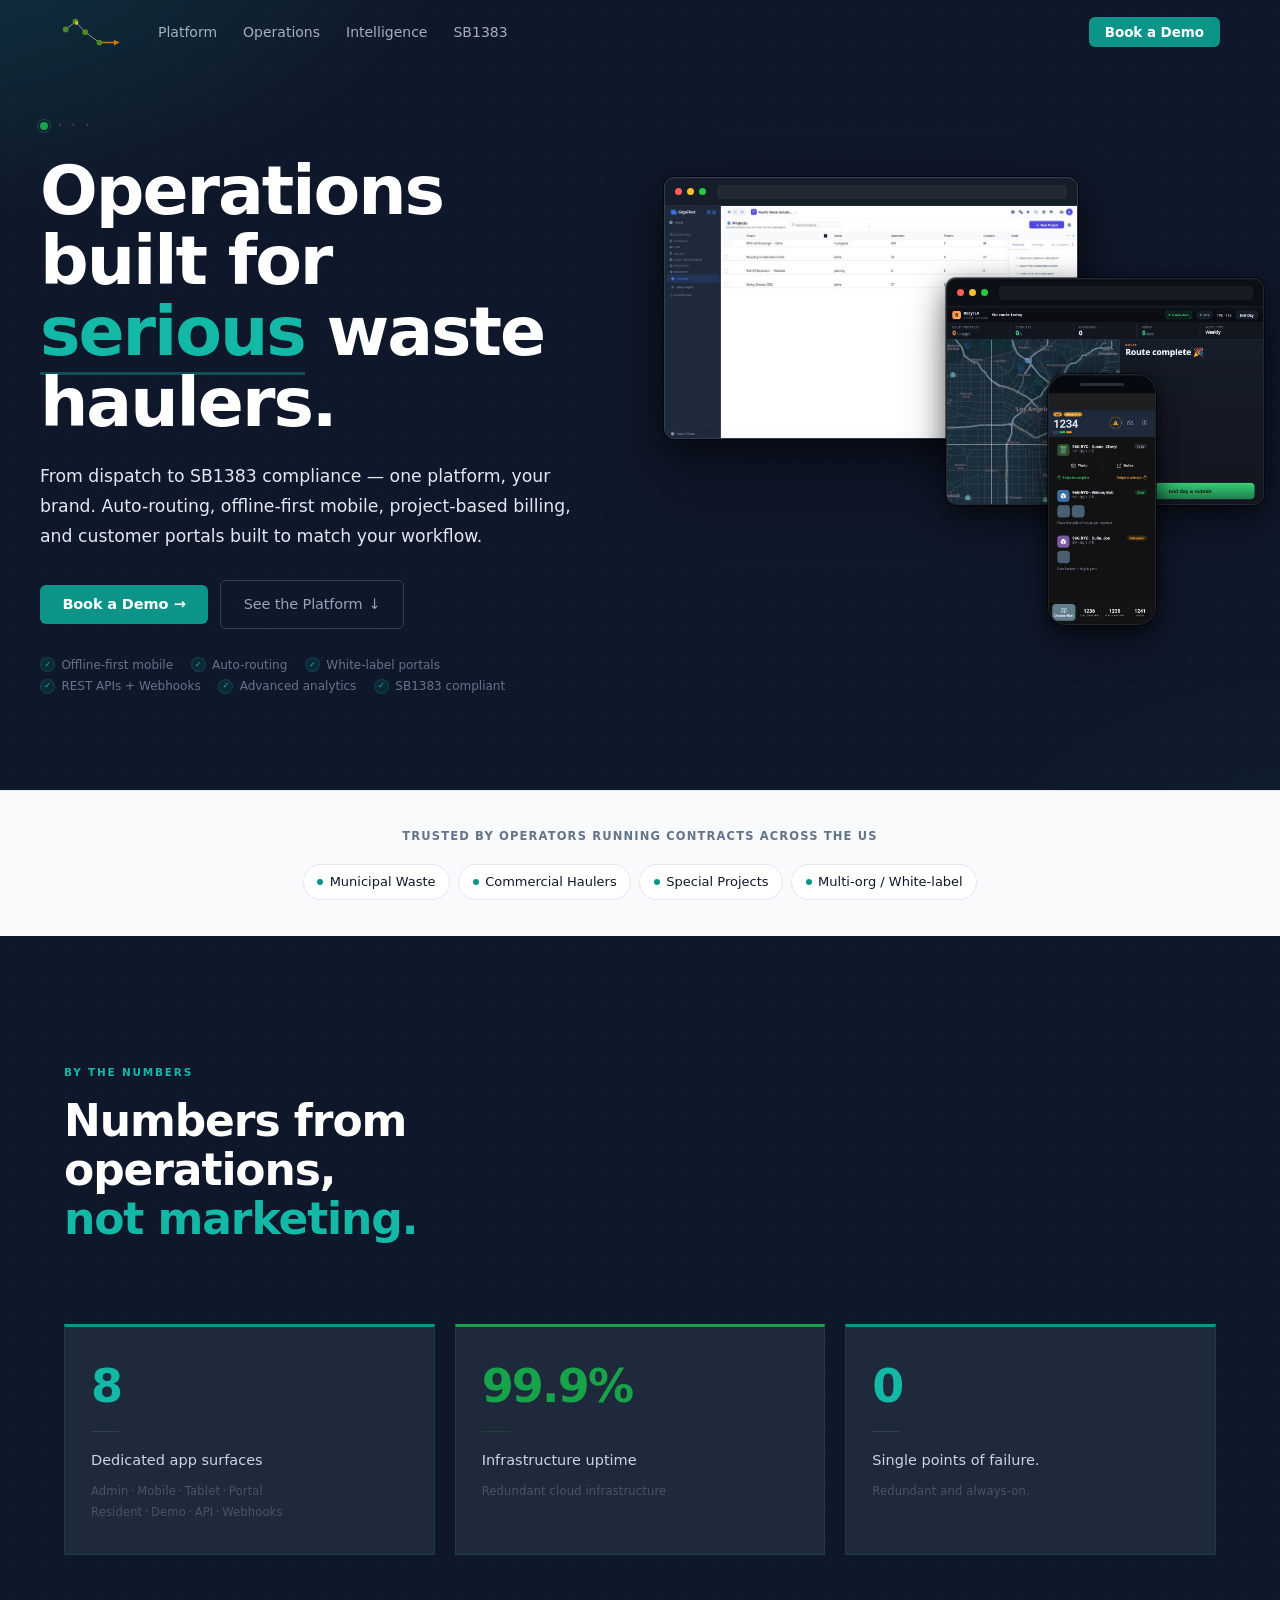
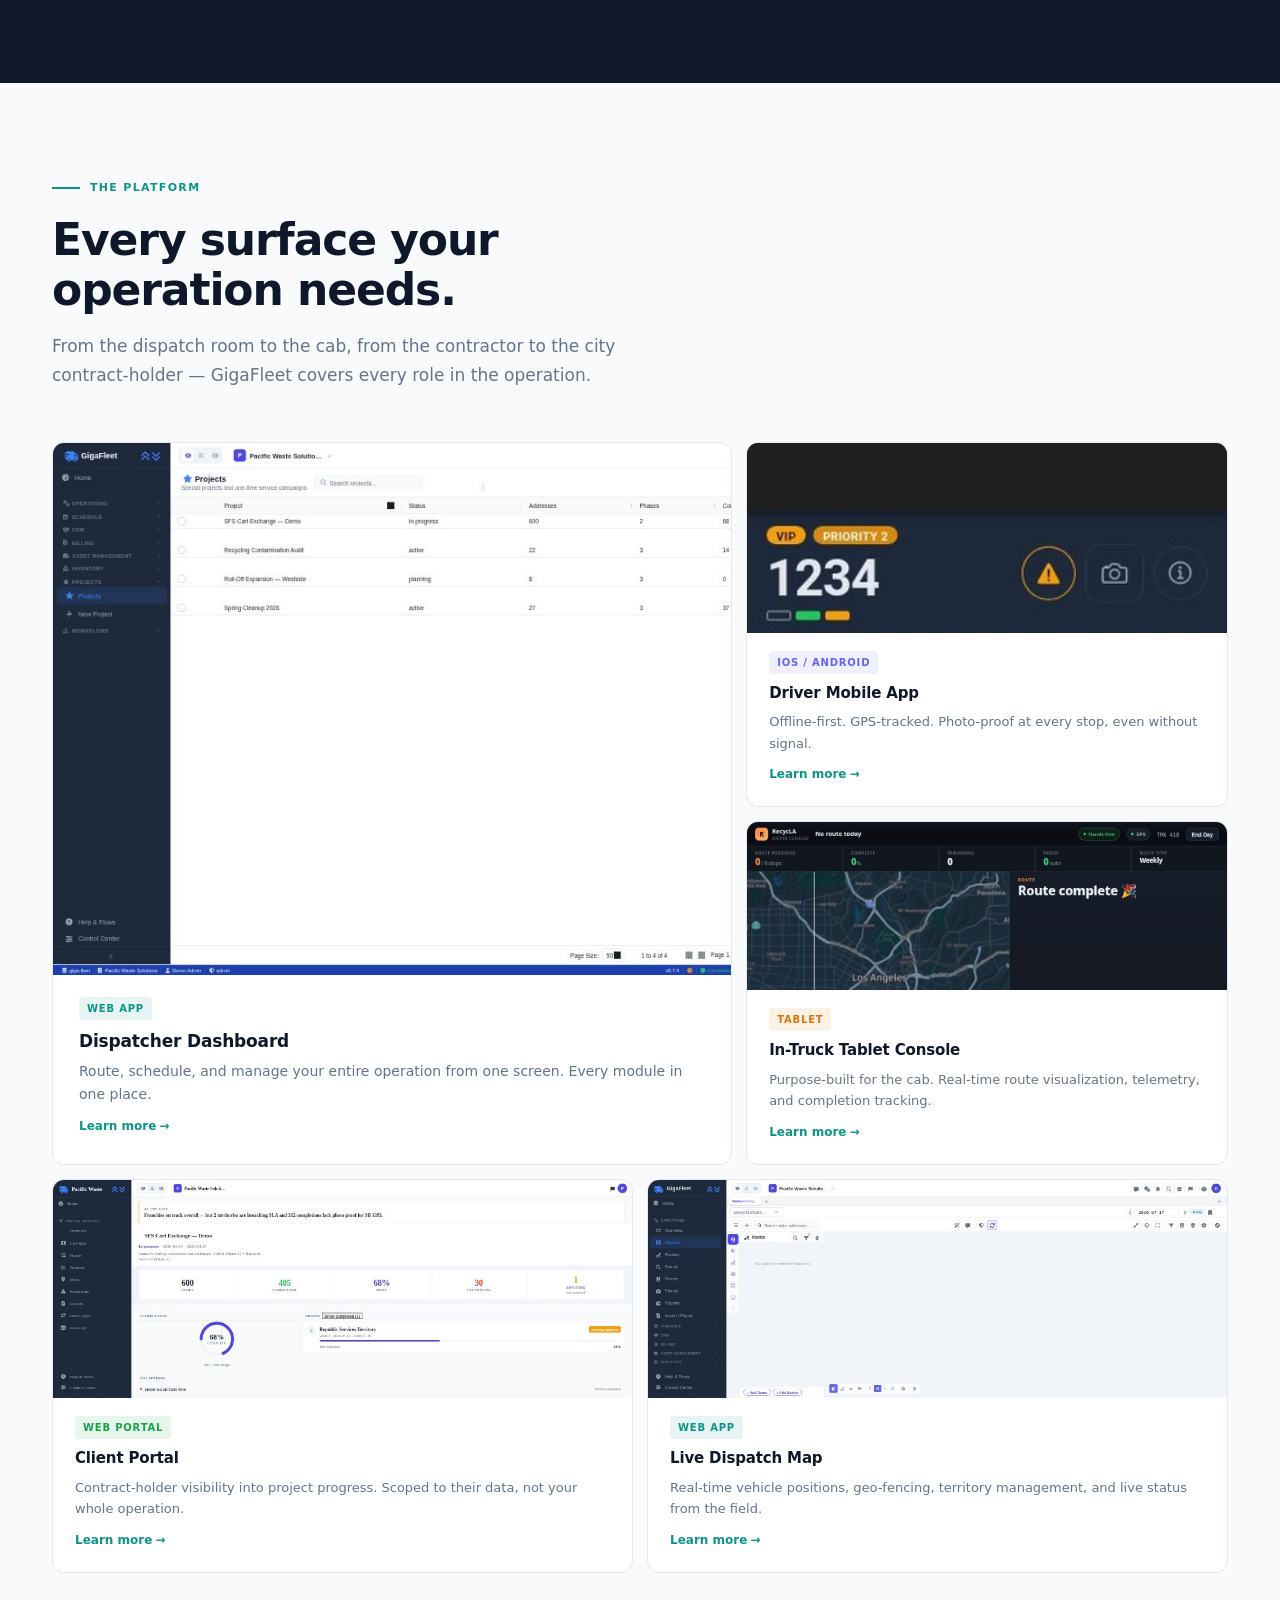
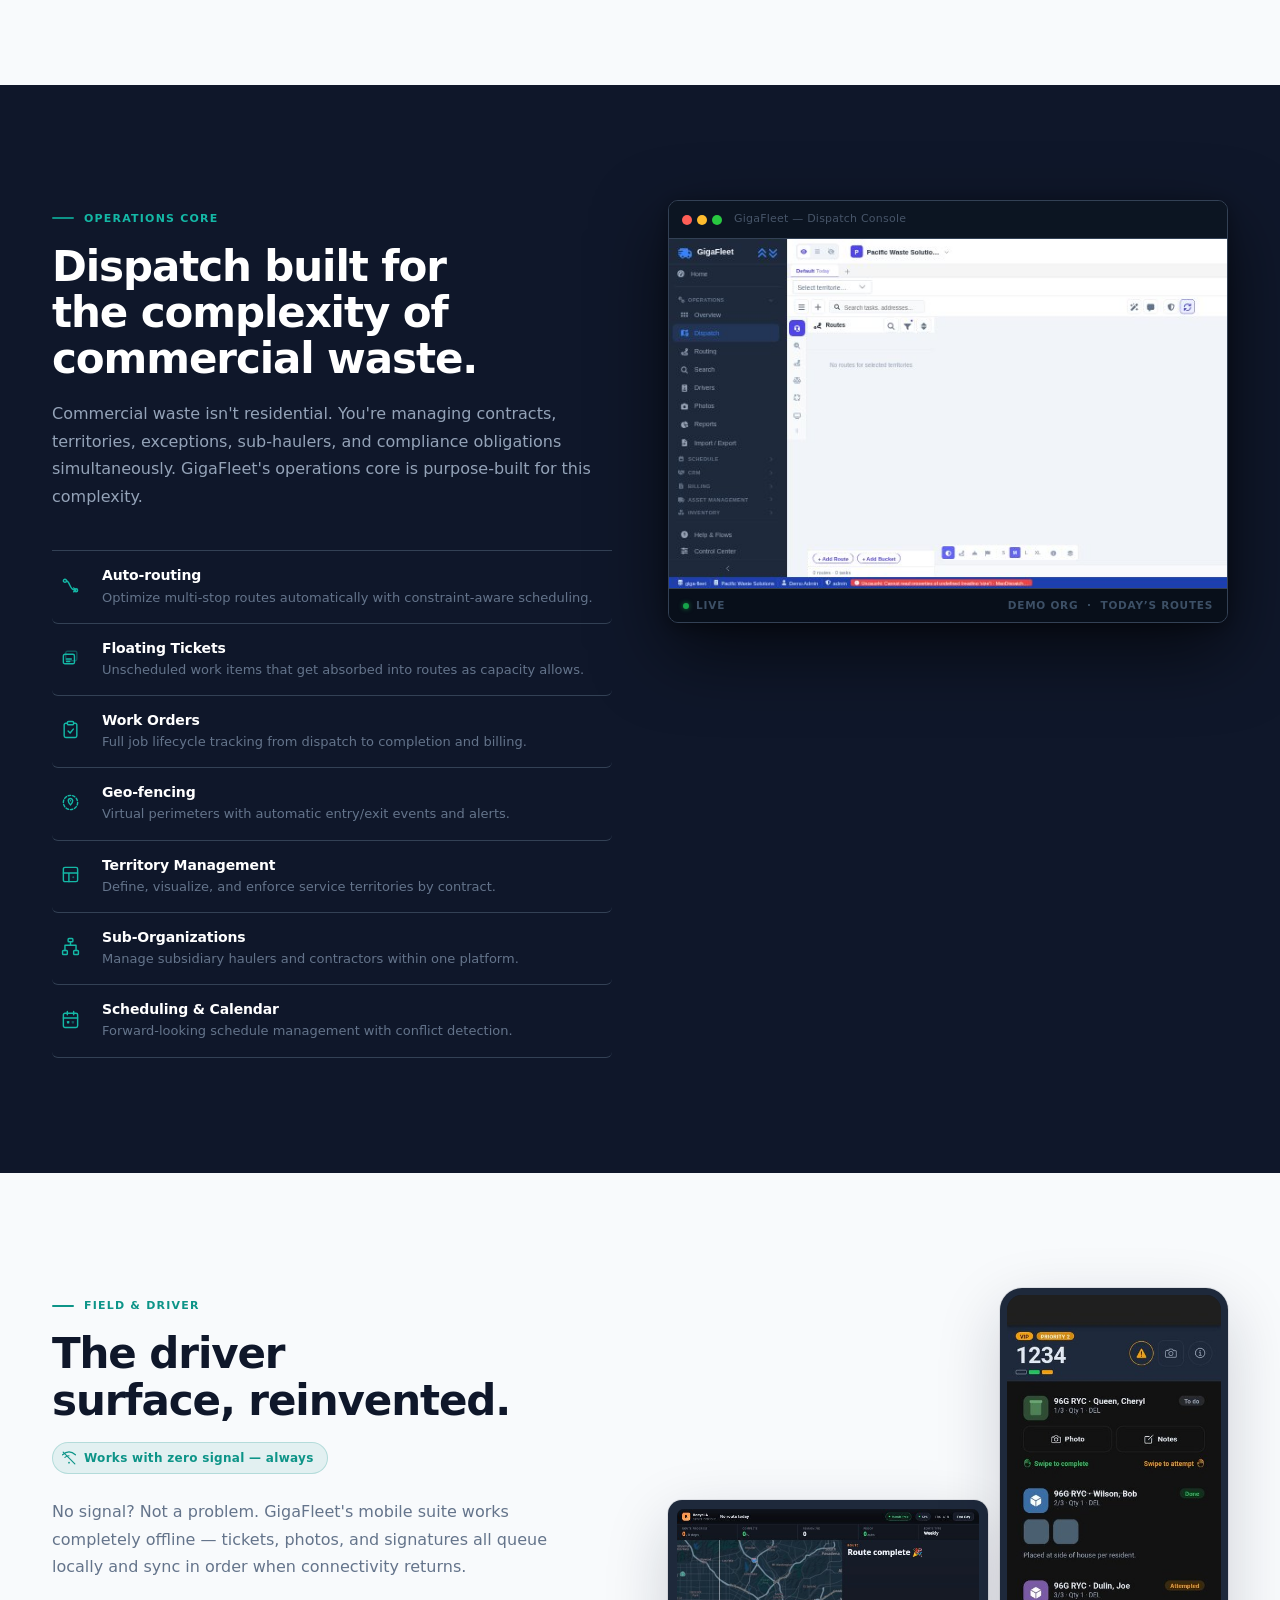
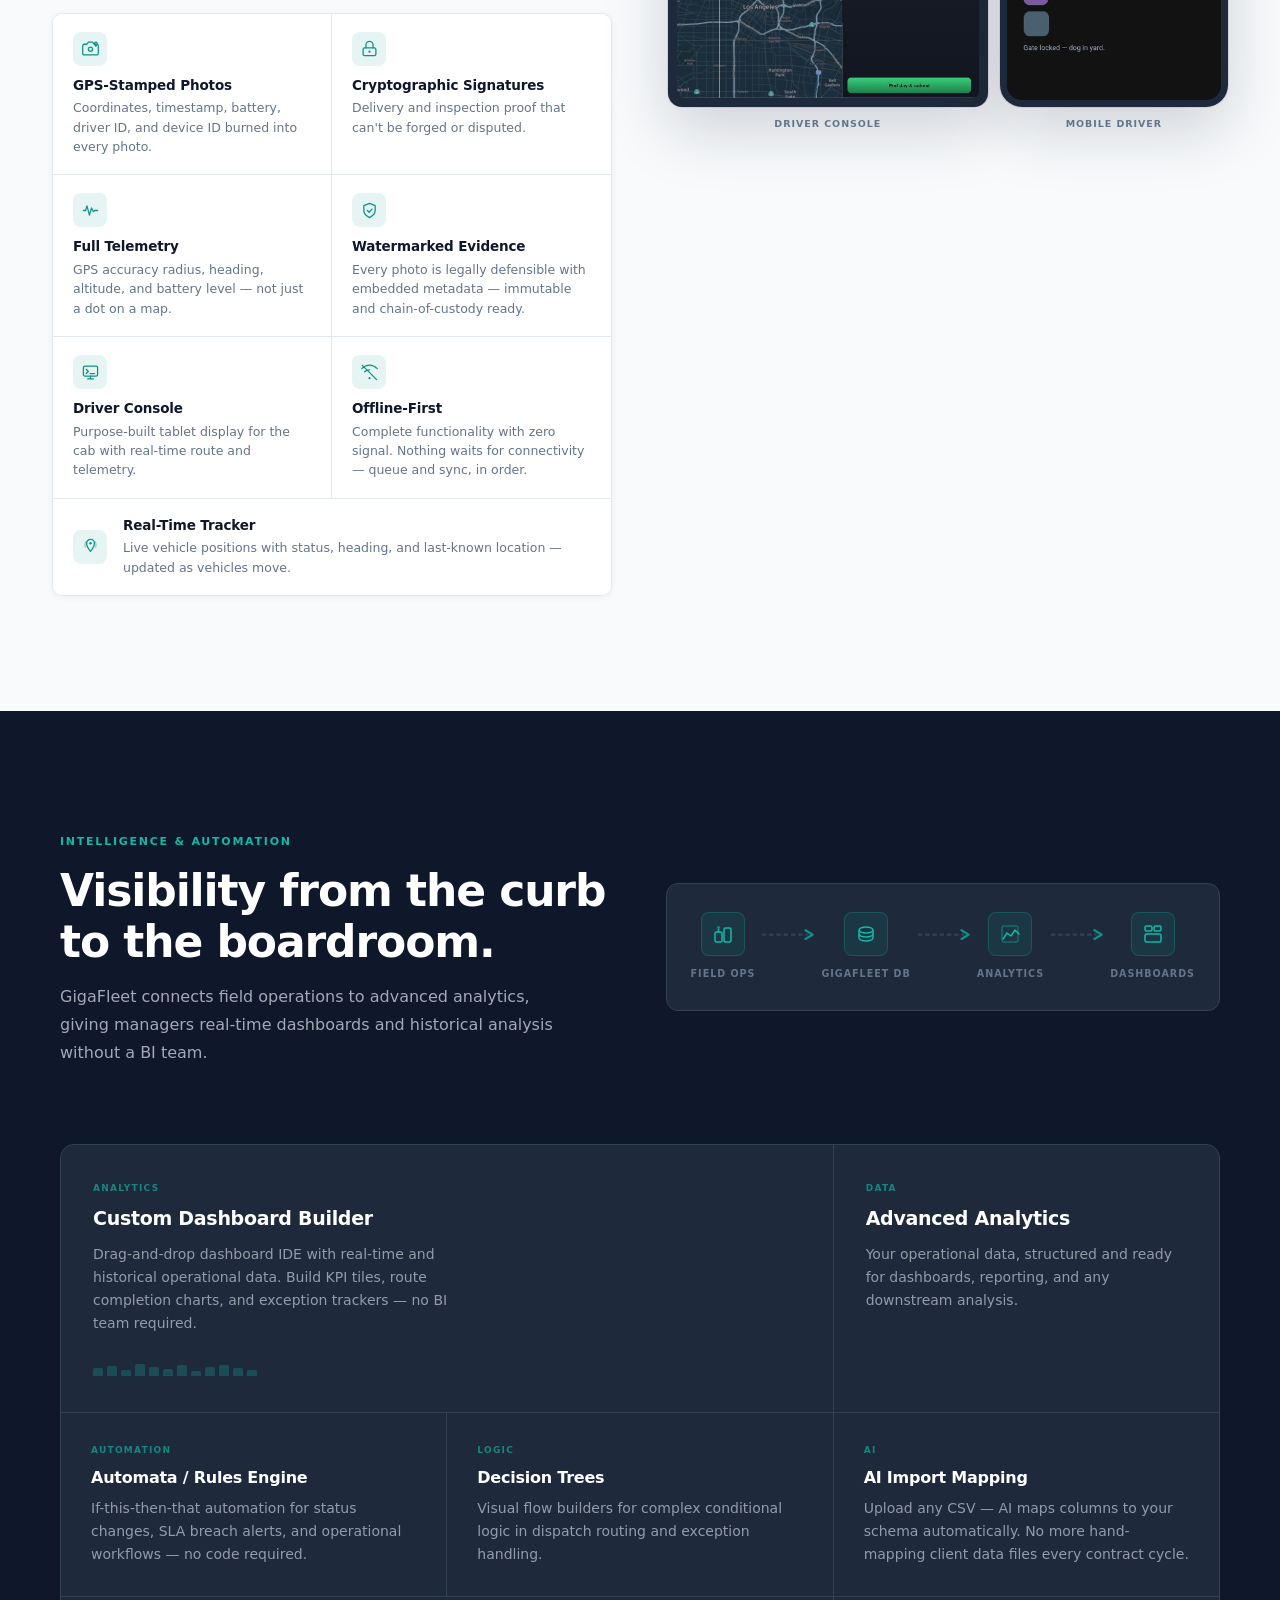
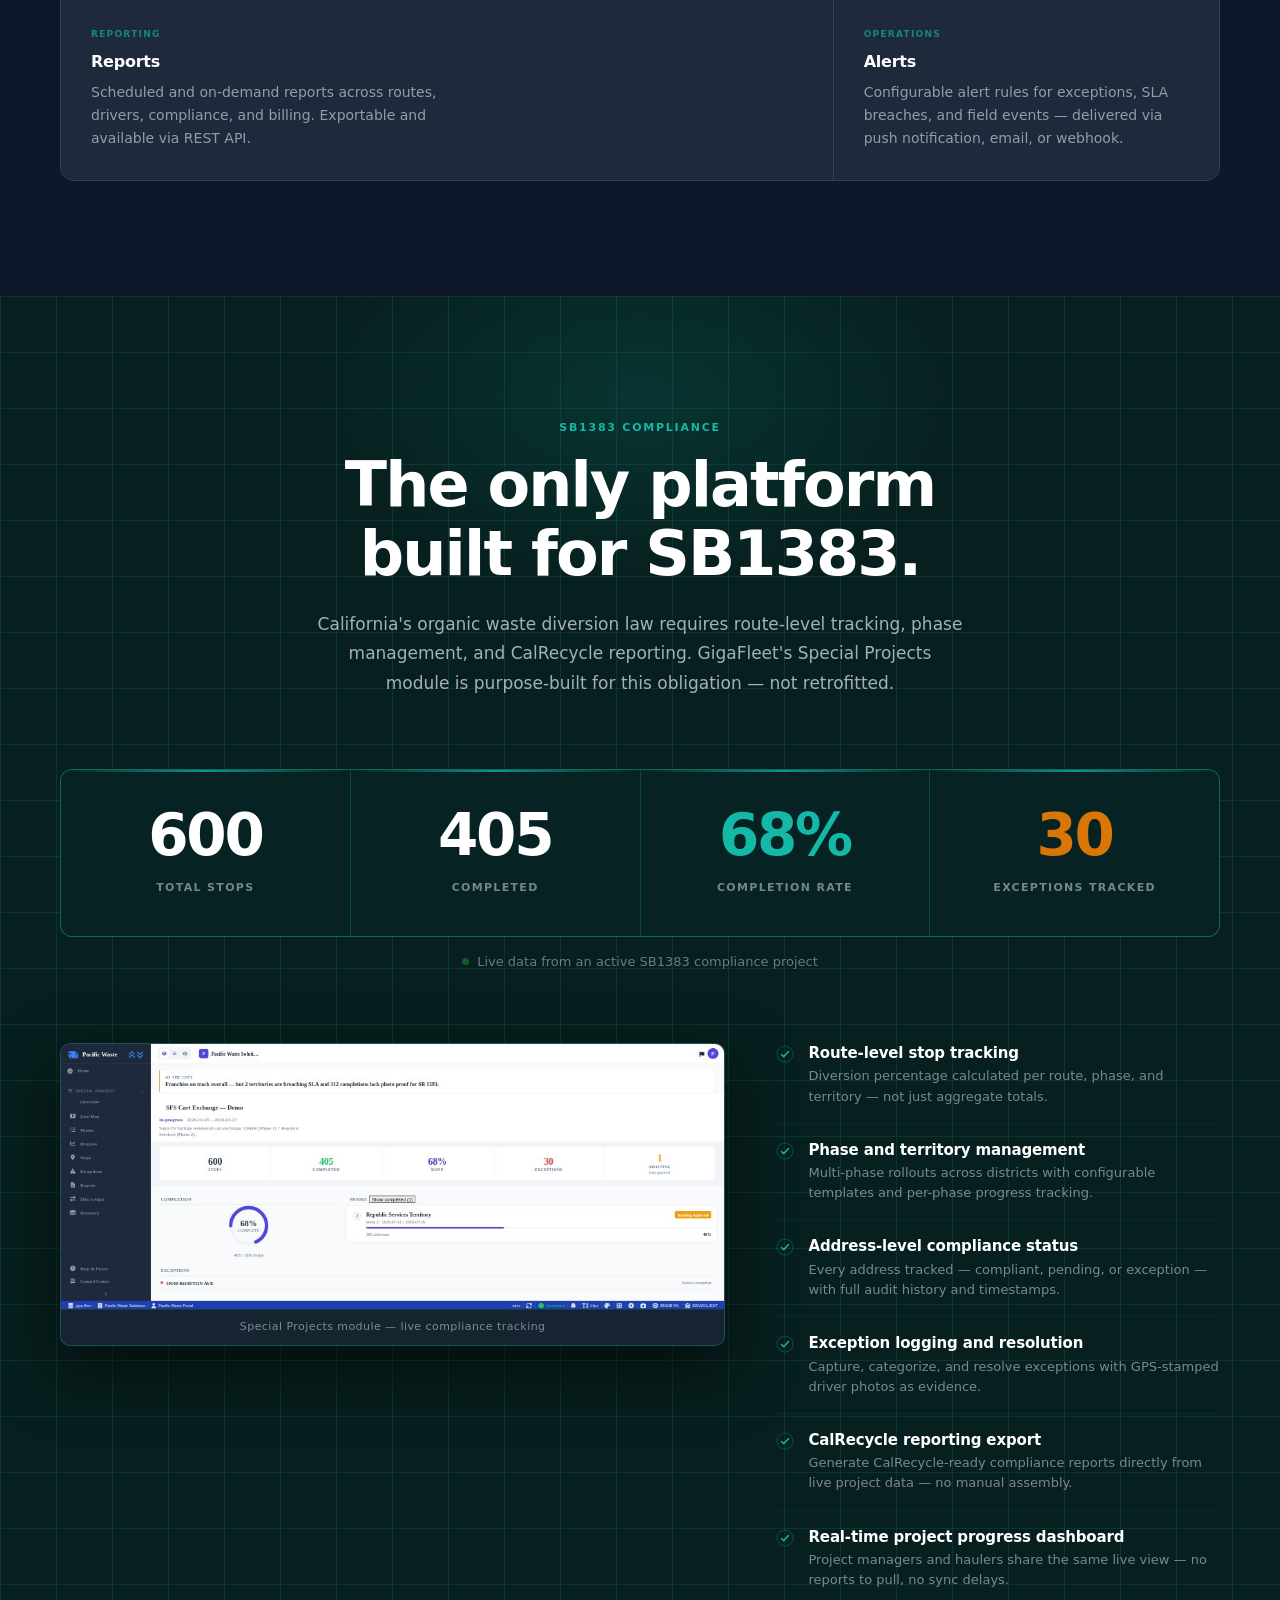
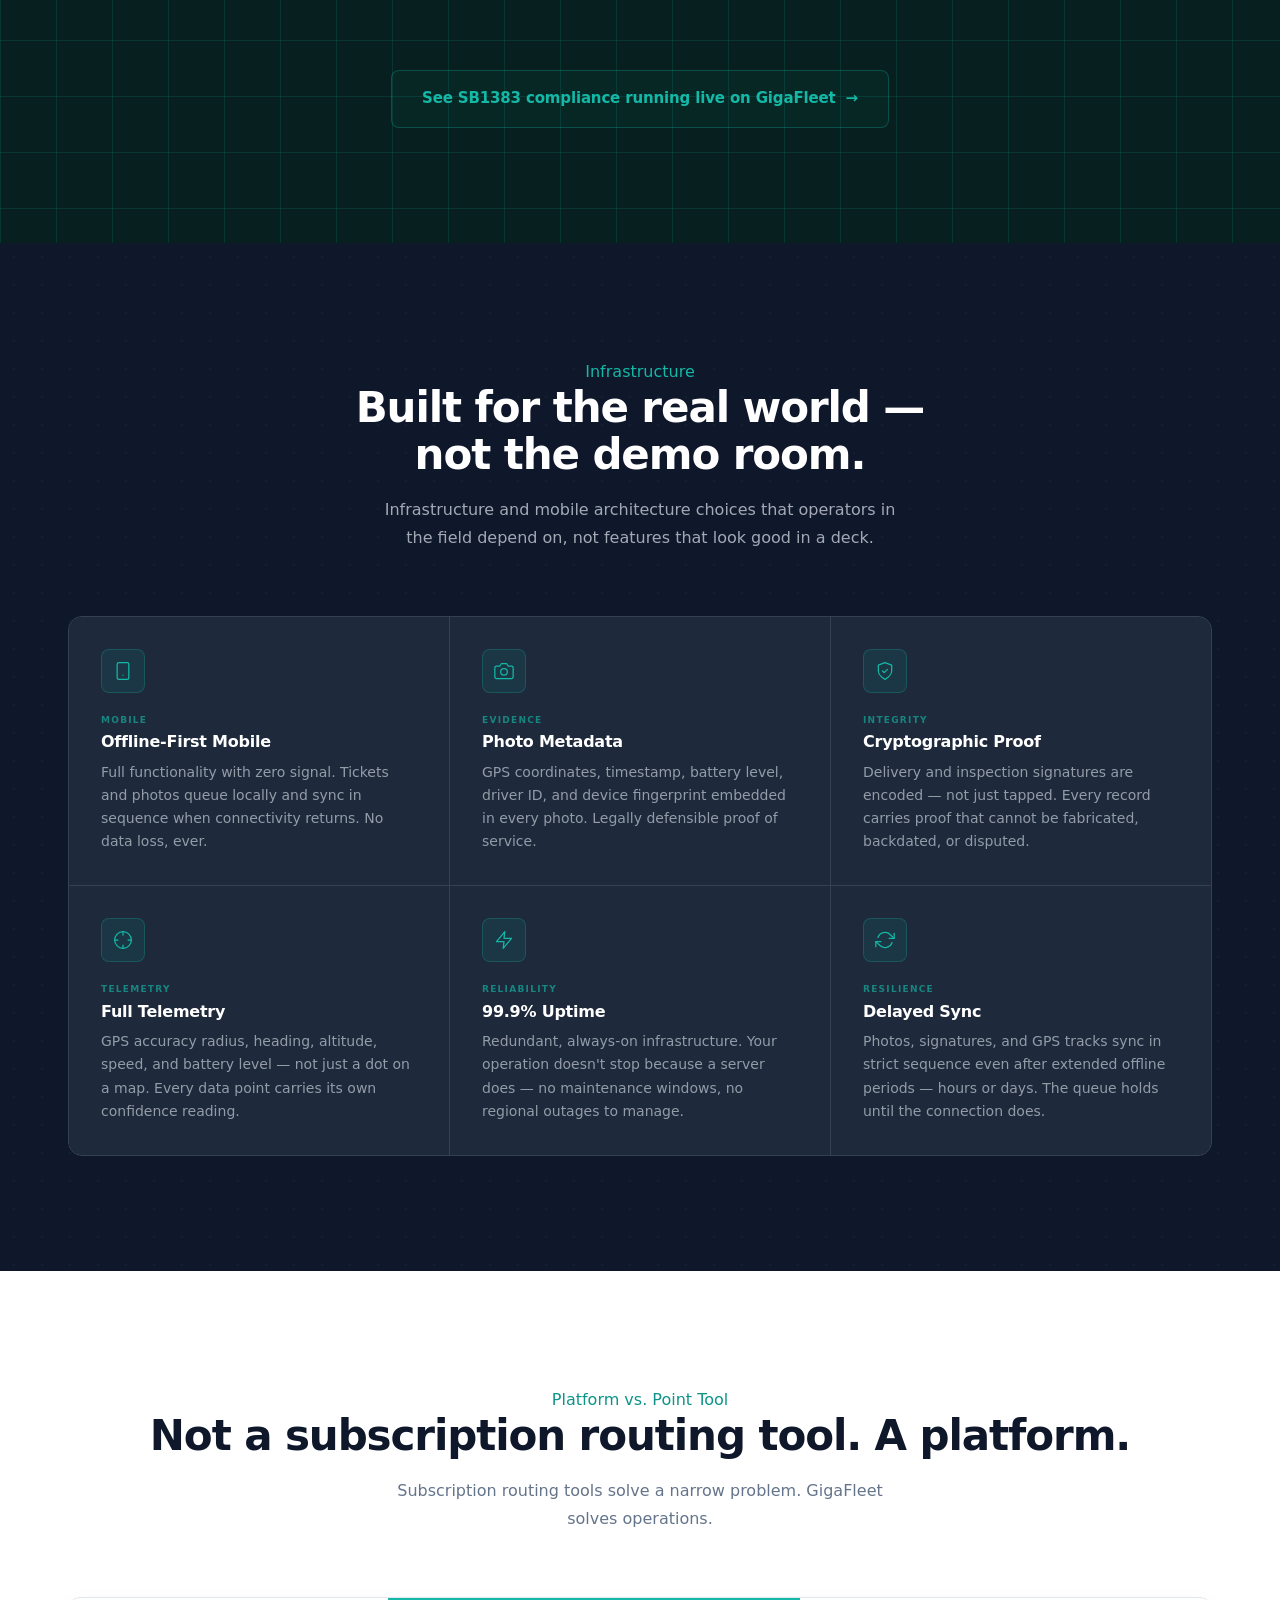
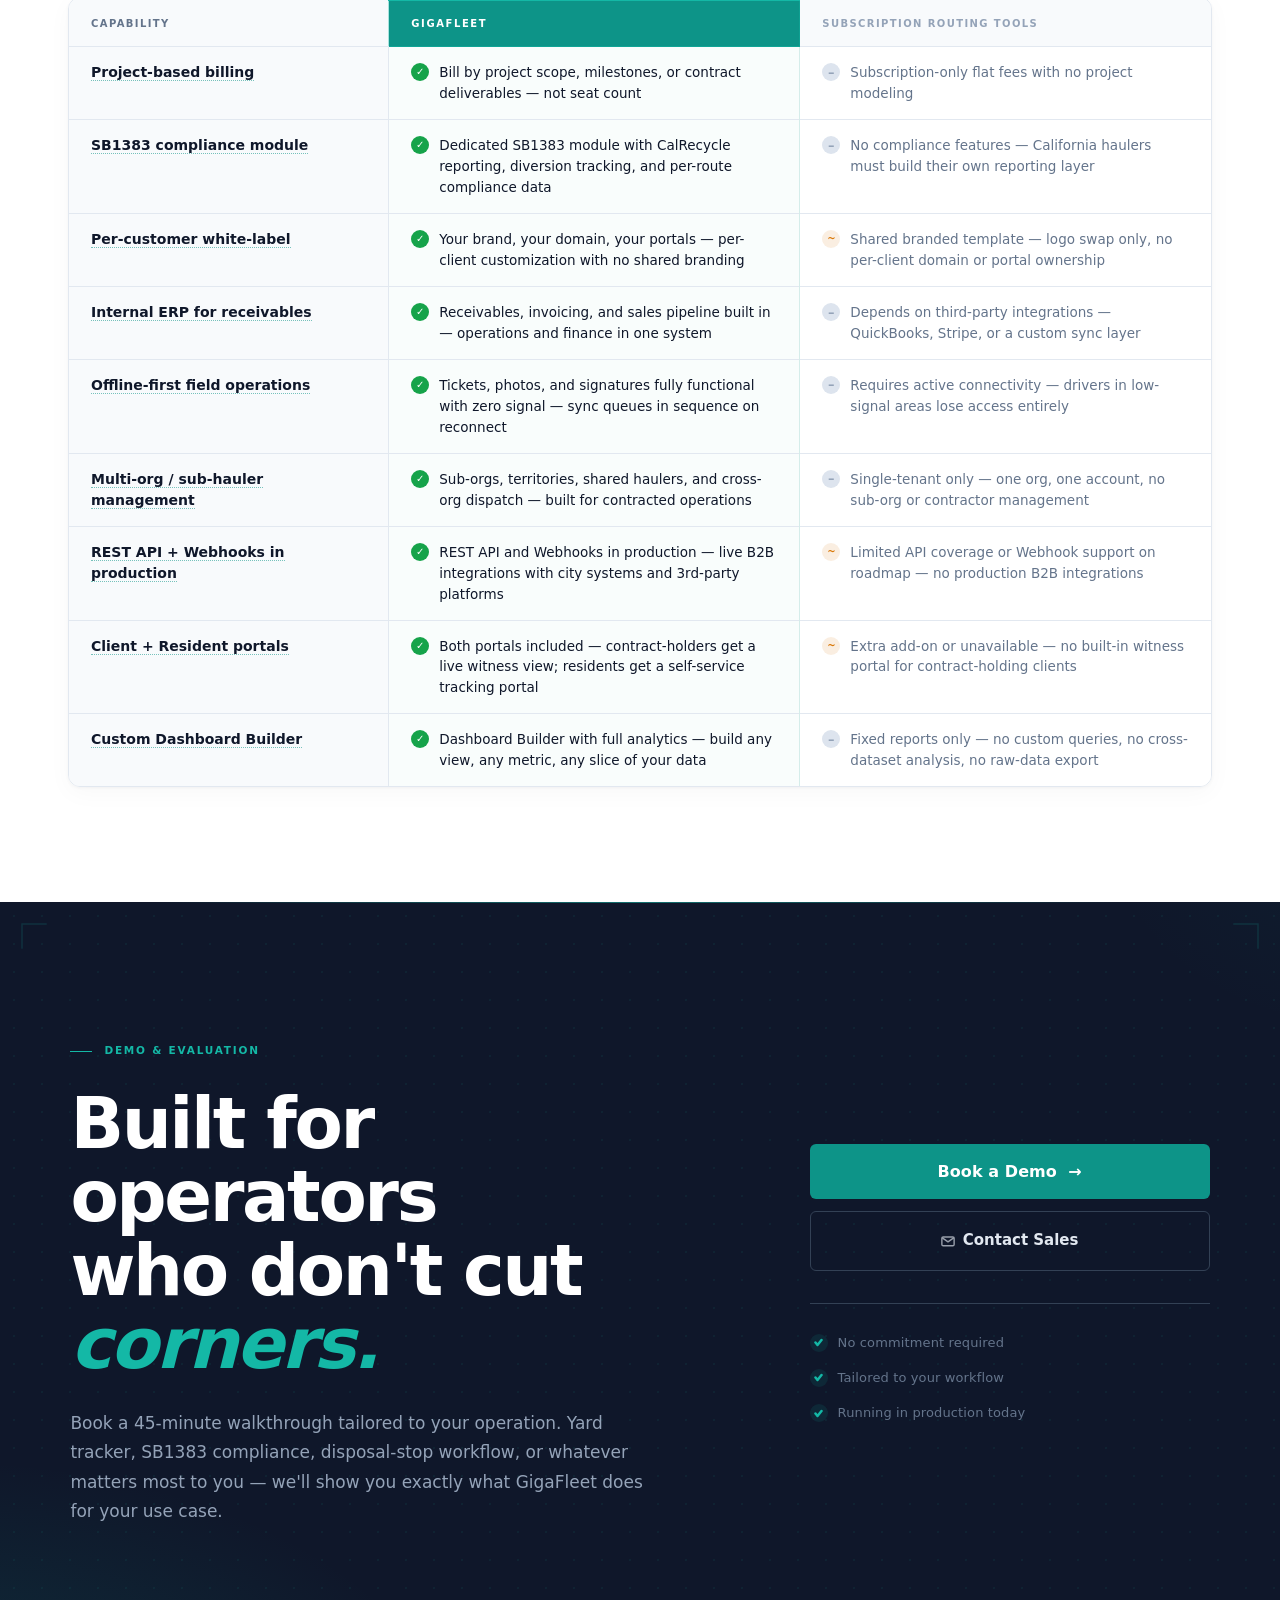
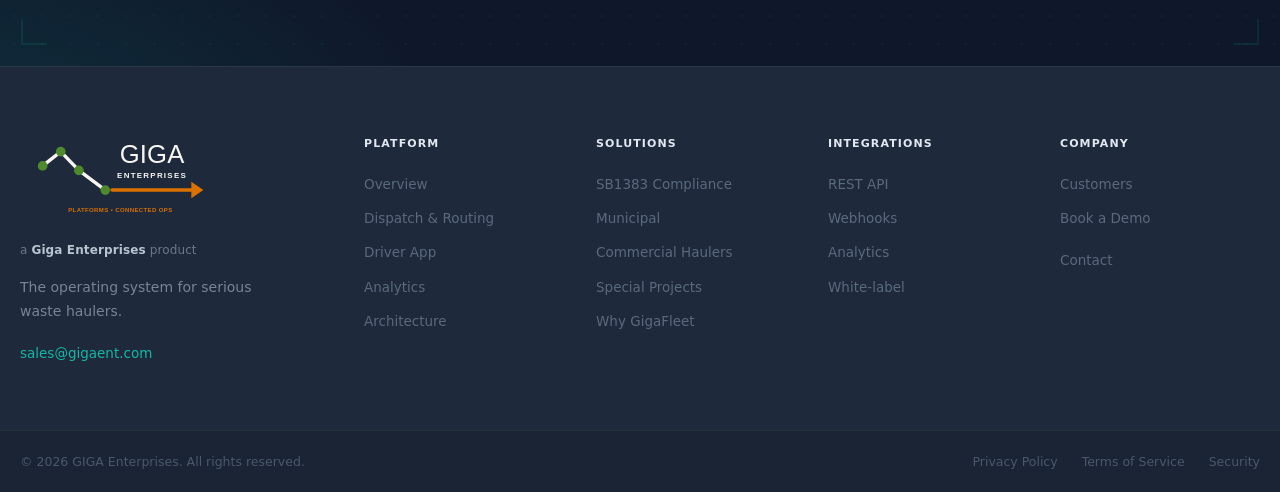
==== commit e8b97eb0: "fix: point canonical/OG/sitemap at real domain gigafleetapp.com (#40) Site is now served at gigaflee" ====
--- a/index.html
+++ b/index.html
@@ -9,10 +9,10 @@
 
   <!-- Open Graph -->
   <meta property="og:type" content="website" />
-  <meta property="og:url" content="https://gigafleet.com/" />
+  <meta property="og:url" content="https://gigafleetapp.com/" />
   <meta property="og:title" content="GigaFleet — Fleet Operations Platform" />
   <meta property="og:description" content="The operating system for serious waste haulers. Built for municipal and commercial fleet operations across the US." />
-  <meta property="og:image" content="https://gigafleet.com/assets/og-card.jpg" />
+  <meta property="og:image" content="https://gigafleetapp.com/assets/og-card.jpg" />
   <meta property="og:image:width" content="1200" />
   <meta property="og:image:height" content="630" />
 
@@ -20,7 +20,7 @@
   <meta name="twitter:card" content="summary_large_image" />
   <meta name="twitter:title" content="GigaFleet — Fleet Operations Platform" />
   <meta name="twitter:description" content="The operating system for serious waste haulers." />
-  <meta name="twitter:image" content="https://gigafleet.com/assets/og-card.jpg" />
+  <meta name="twitter:image" content="https://gigafleetapp.com/assets/og-card.jpg" />
 
   <!-- Theme color for browser chrome -->
   <meta name="theme-color" content="#0F172A" />
@@ -32,7 +32,7 @@
   <link rel="apple-touch-icon" href="assets/apple-touch-icon.png" />
 
   <!-- Canonical -->
-  <link rel="canonical" href="https://gigafleet.com/" />
+  <link rel="canonical" href="https://gigafleetapp.com/" />
 
   <!-- Structured data -->
   <script type="application/ld+json">
@@ -41,10 +41,10 @@
     "@graph": [
       {
         "@type": "Organization",
-        "@id": "https://gigafleet.com/#org",
+        "@id": "https://gigafleetapp.com/#org",
         "name": "Giga Enterprises",
-        "url": "https://gigafleet.com/",
-        "logo": "https://gigafleet.com/assets/apple-touch-icon.png",
+        "url": "https://gigafleetapp.com/",
+        "logo": "https://gigafleetapp.com/assets/apple-touch-icon.png",
         "email": "sales@gigaent.com",
         "description": "Giga Enterprises builds GigaFleet, the fleet-operations platform for waste haulers and municipalities.",
         "address": {
@@ -59,9 +59,9 @@
         "name": "GigaFleet",
         "applicationCategory": "BusinessApplication",
         "operatingSystem": "Web, iOS, Android",
-        "url": "https://gigafleet.com/",
+        "url": "https://gigafleetapp.com/",
         "description": "The operating system for serious waste haulers — dispatch, routing, field operations, client portals, analytics, and SB1383 compliance.",
-        "publisher": { "@id": "https://gigafleet.com/#org" }
+        "publisher": { "@id": "https://gigafleetapp.com/#org" }
       }
     ]
   }
